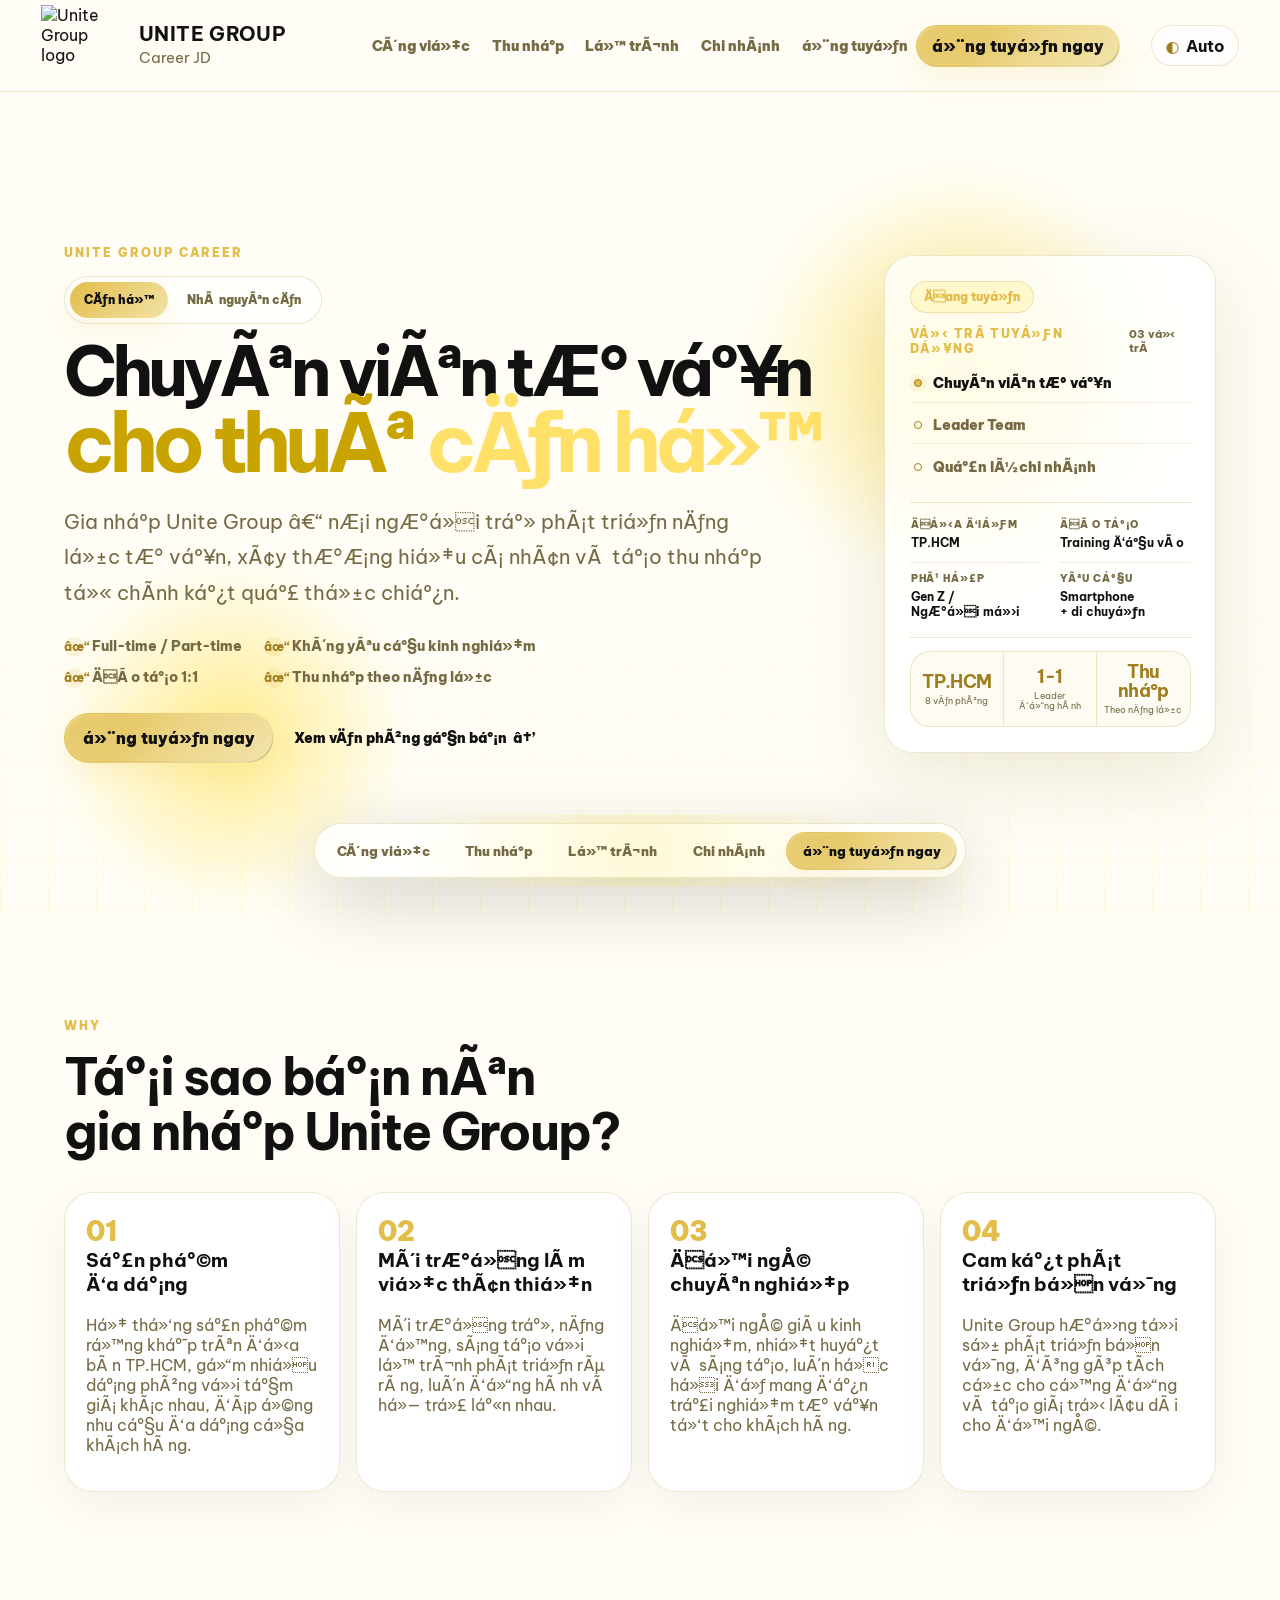
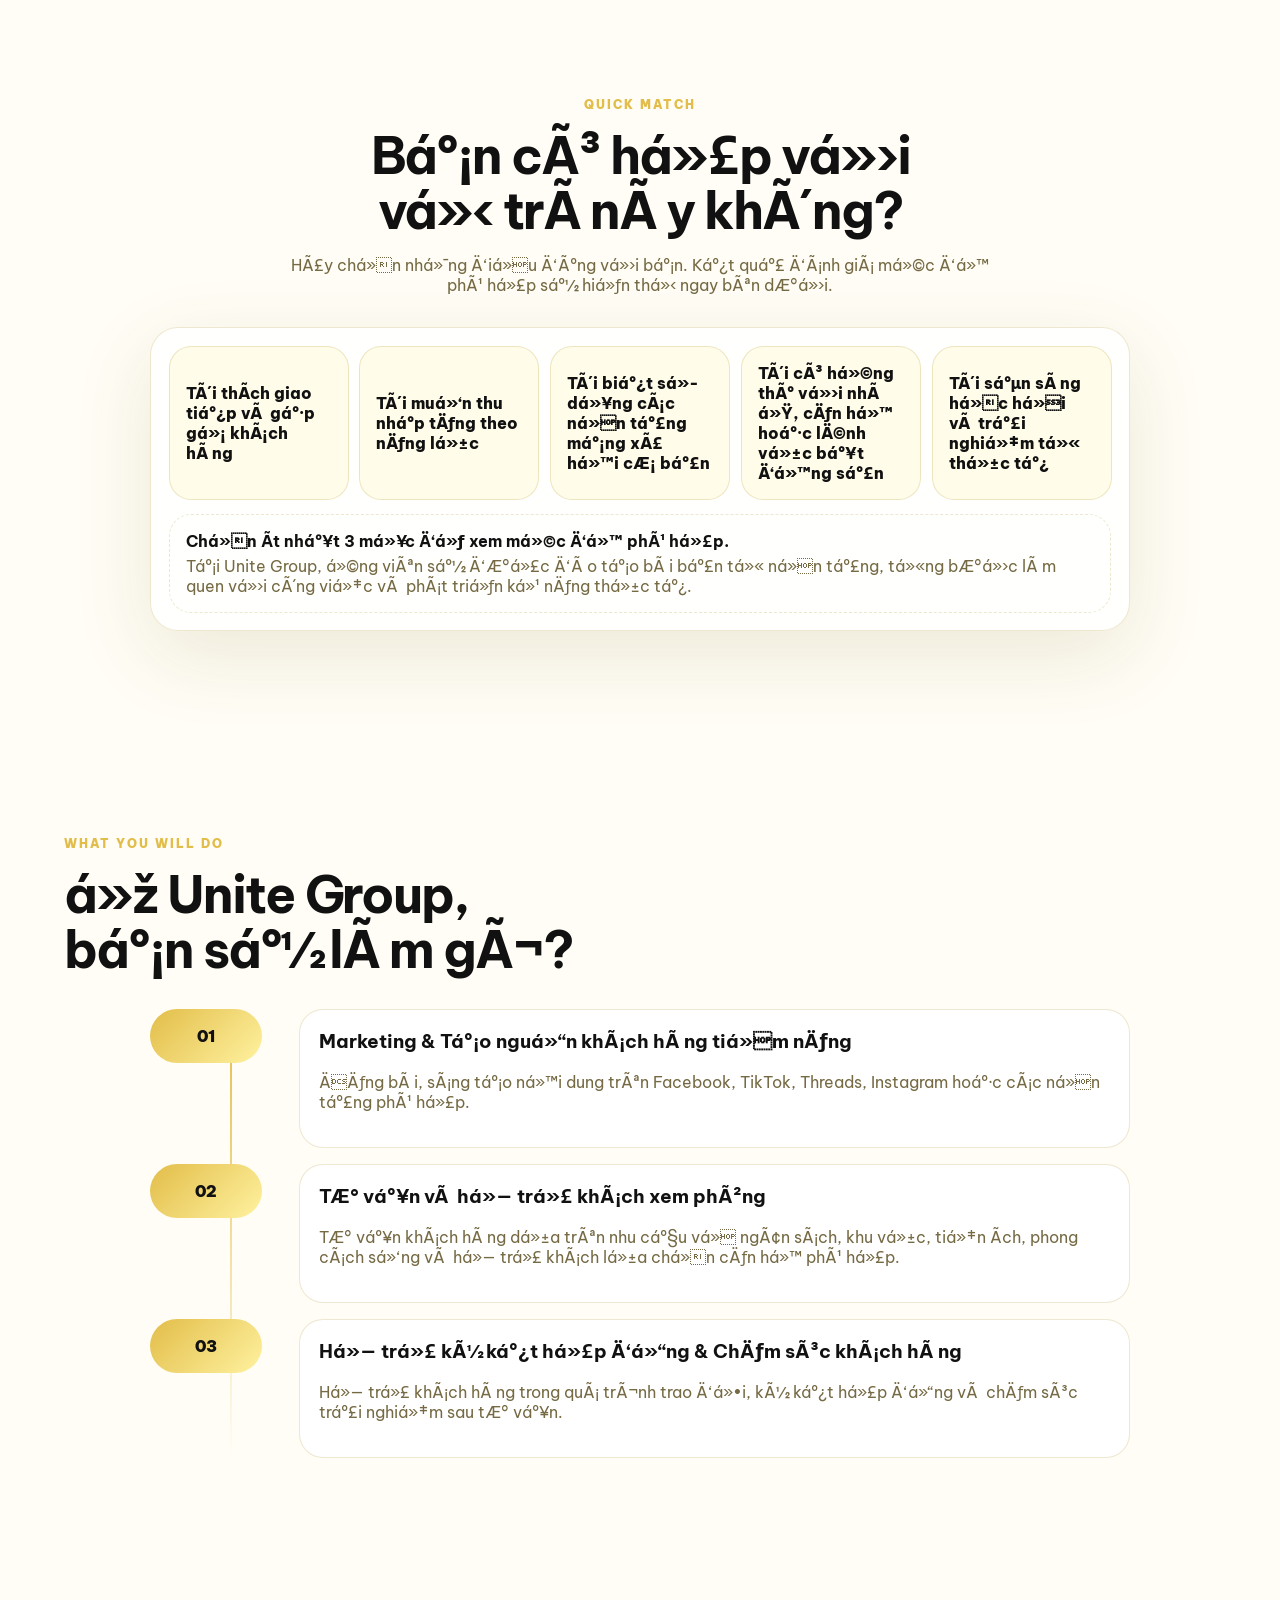
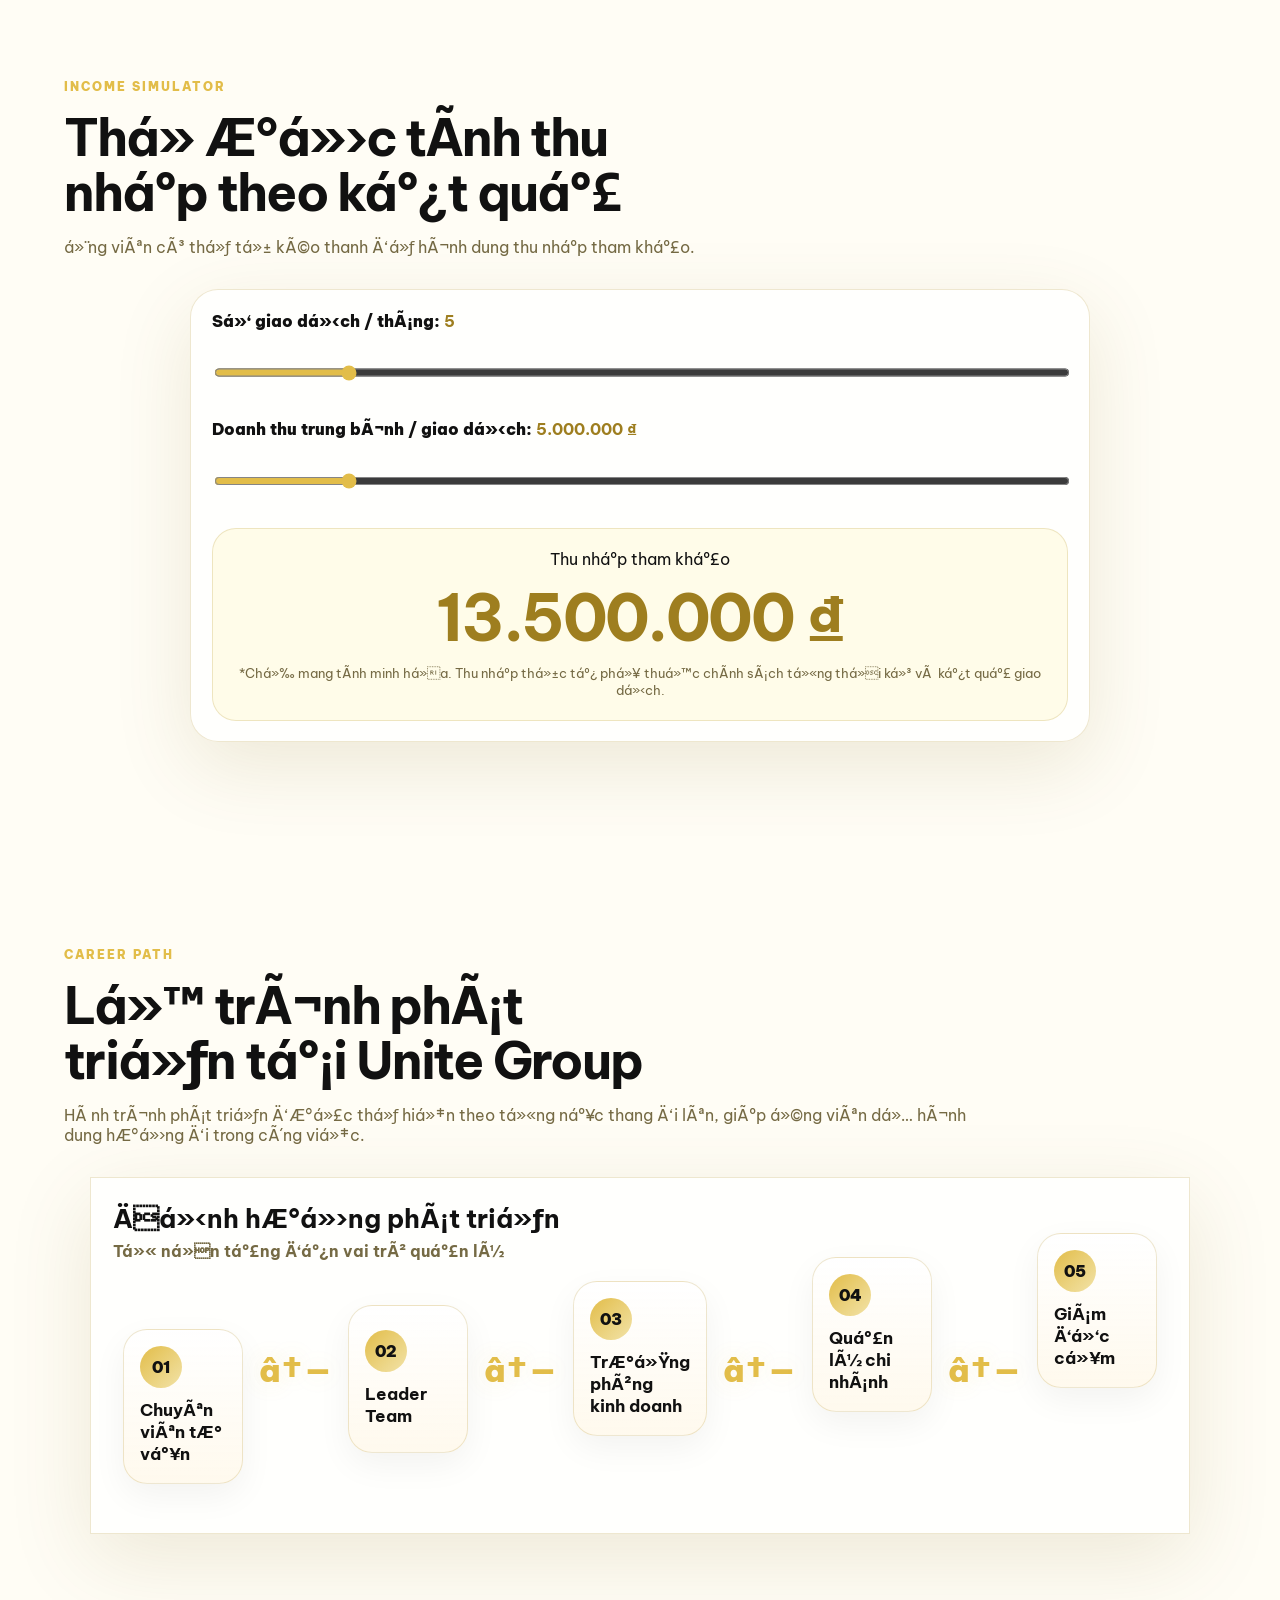
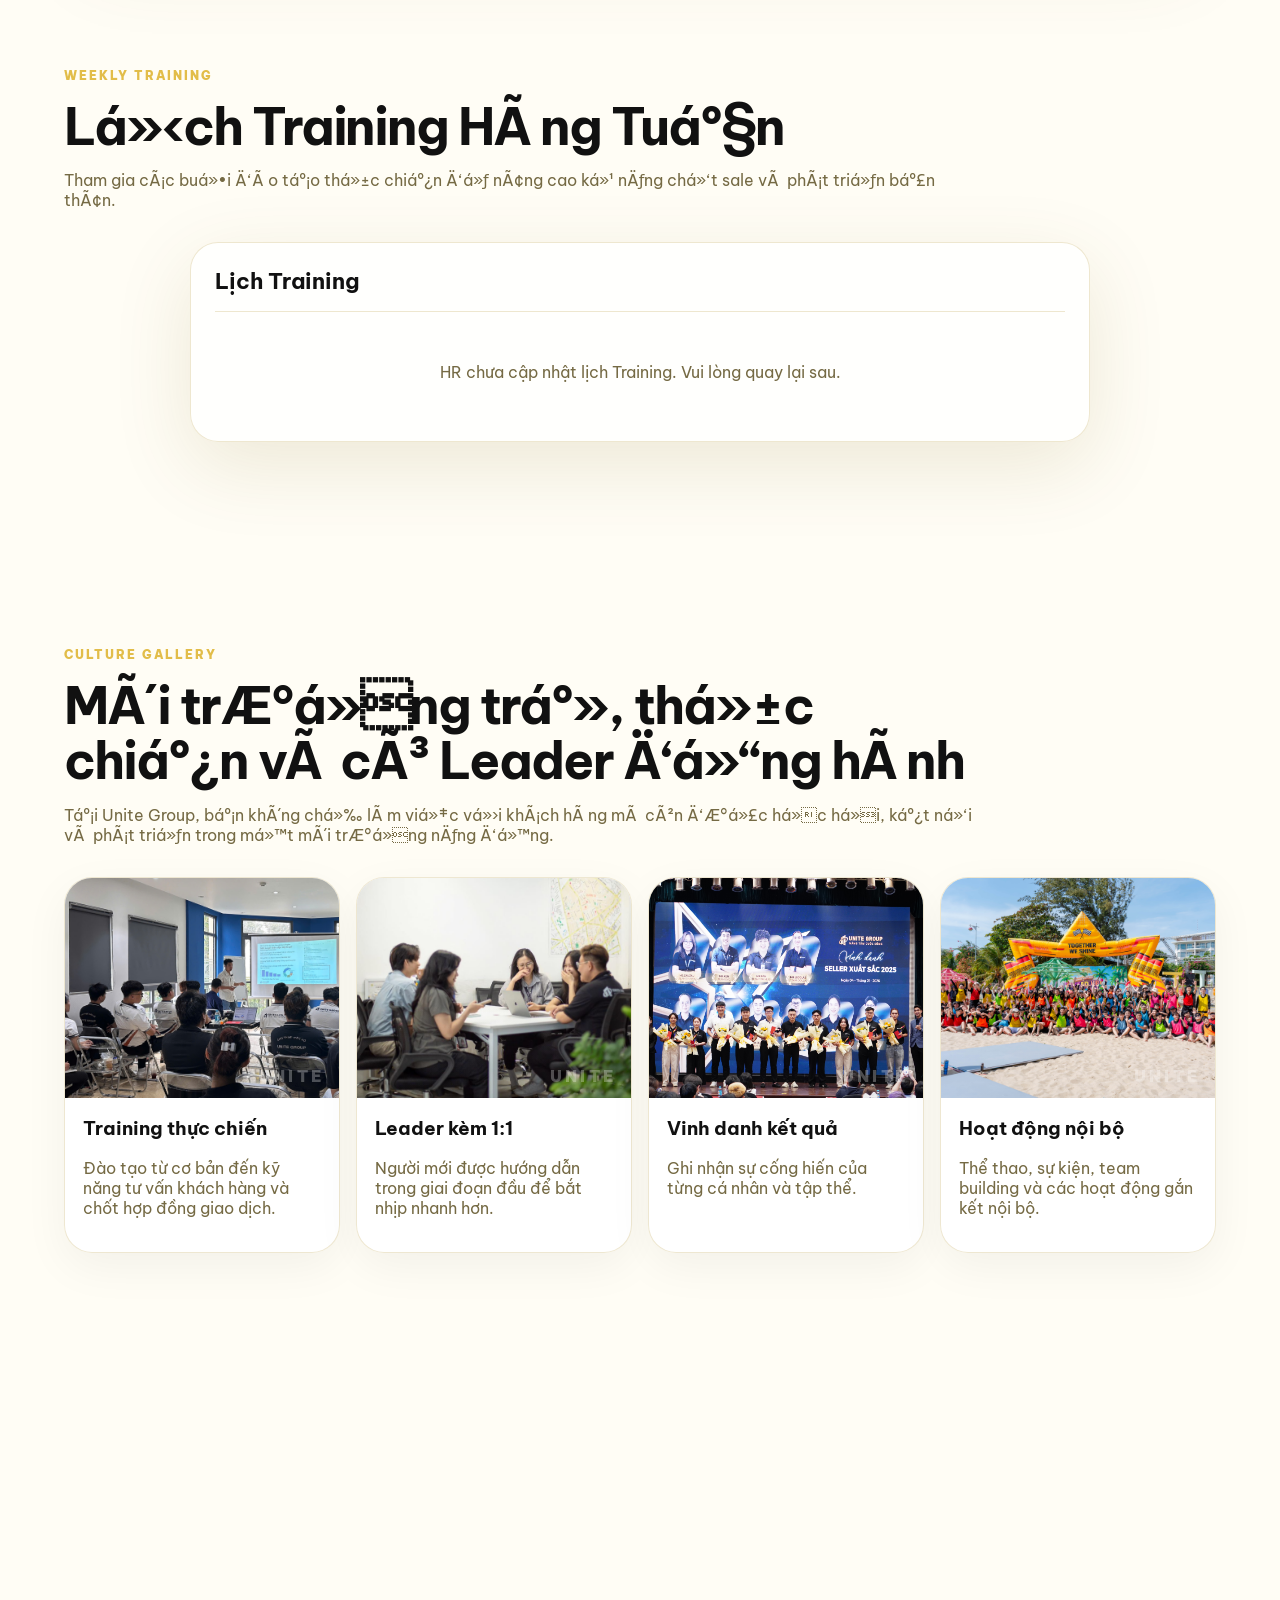
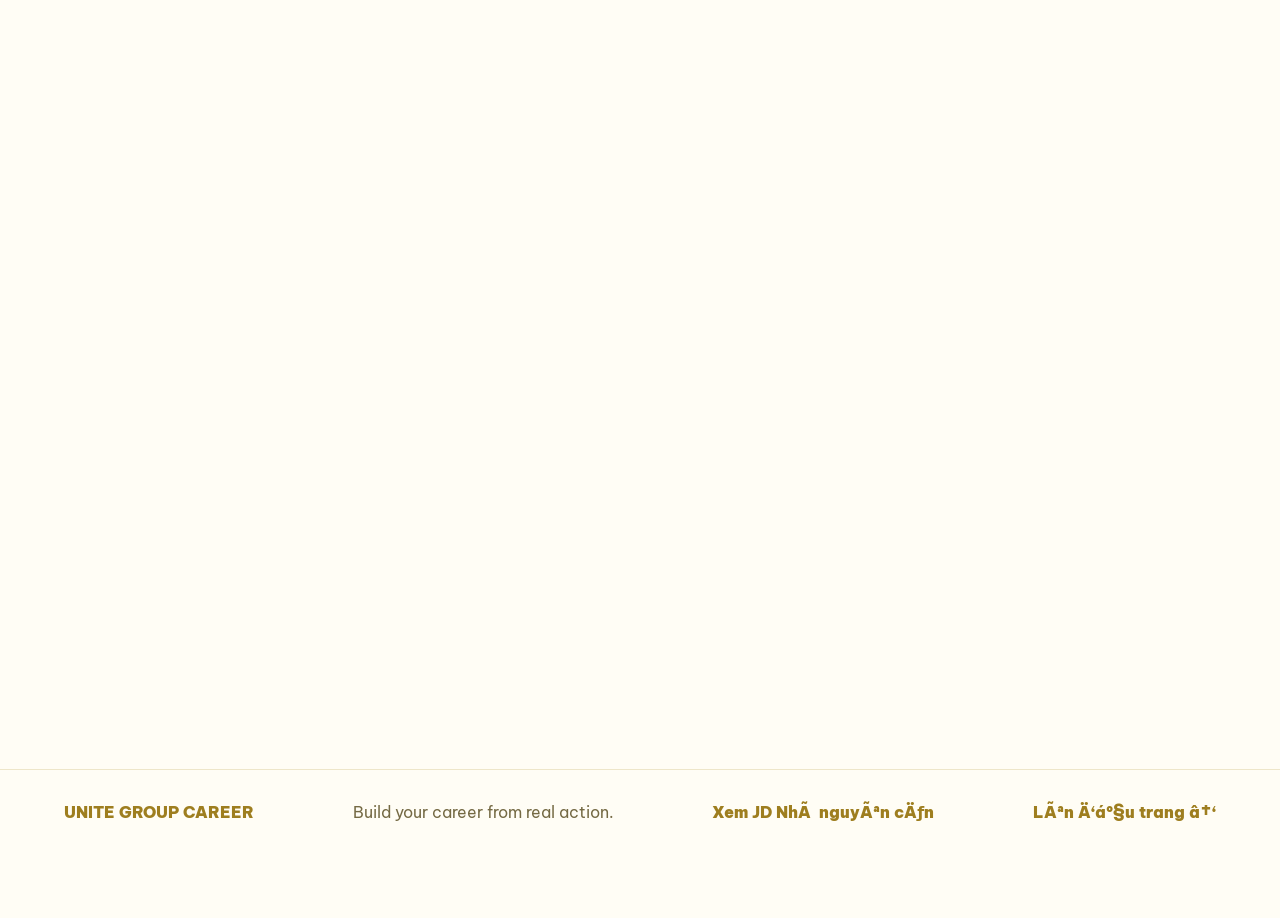
==== index.html @ d799934c "Auto-fit long CMS headlines so text is never clipped" ====
﻿<!DOCTYPE html>
<html lang="vi">
<head>
  <meta charset="UTF-8" />
  <meta name="viewport" content="width=device-width, initial-scale=1.0, viewport-fit=cover" />
  <title>Unite Group Career JD | ChuyÃªn viÃªn tÆ° váº¥n cho thuÃª cÄƒn há»™</title>
  <meta name="description" content="JD Career tÆ°Æ¡ng tÃ¡c dÃ nh riÃªng cho Unite Group." />
  <link rel="stylesheet" href="https://unpkg.com/leaflet@1.9.4/dist/leaflet.css" />
  <link rel="stylesheet" href="css/style.css?v=12" />
</head>
<body class="is-loading">
  <div class="scroll-progress" id="scrollProgress"></div>

  <div class="page-intro" id="pageIntro" aria-hidden="true">
    <div class="intro-mark">
      <span></span>
      <strong>UNITE GROUP</strong>
      <small>Career JD</small>
    </div>
  </div>


  <div class="submit-toast" id="submitToast" aria-live="polite" aria-hidden="true">
    <div class="toast-card" role="status">
      <div class="toast-loader" id="toastLoader"></div>
      <div class="toast-success" id="toastSuccess">
        <div class="success-badge" aria-hidden="true"><span>âœ“</span></div>
      </div>
      <div class="toast-copy">
        <strong id="toastTitle">Äang gá»­i há»“ sÆ¡</strong>
        <p id="toastMessage">Há»‡ thá»‘ng Ä‘ang chuyá»ƒn thÃ´ng tin Ä‘áº¿n bá»™ pháº­n tuyá»ƒn dá»¥ng Unite Group.</p>
      </div>
    </div>
  </div>


  <div class="global-watermark" aria-hidden="true">
    <img id="bgWatermark" alt="" />
  </div>


  <header class="site-header">
    <a href="#top" class="brand" aria-label="Unite Group Career">
      <img id="brandLogo" alt="Unite Group logo" />
      <span>
        <strong data-cms="text_001">UNITE GROUP</strong>
        <small data-cms="text_002">Career JD</small>
      </span>
    </a>

    <nav class="desktop-nav" aria-label="Äiá»u hÆ°á»›ng chÃ­nh">
      <a href="#job" data-cms="text_003">CÃ´ng viá»‡c</a>
      <a href="#income" data-cms="text_004">Thu nháº­p</a>
      <a href="#growth" data-cms="text_005">Lá»™ trÃ¬nh</a>
      <a href="#workplace" data-cms="text_006">Chi nhÃ¡nh</a>
      <a href="#apply" data-cms="text_007">á»¨ng tuyá»ƒn</a>
    </nav>

    <a class="header-apply-cta" href="#apply" data-cms="text_008">á»¨ng tuyá»ƒn ngay</a>

    <button class="theme-toggle" id="themeToggle" type="button" aria-label="Äá»•i cháº¿ Ä‘á»™ giao diá»‡n">
      <span id="themeIcon">â—</span>
      <b id="themeLabel">Auto</b>
    </button>
  </header>

  <main id="top">
    <section class="hero section">
<div class="hero-bg">
        <div class="gold-shader-layer" id="goldShader" aria-hidden="true"></div>
        <div class="gold-orb orb-one"></div>
        <div class="gold-orb orb-two"></div>
        <div class="grid-glow"></div>
      </div>

      <div class="hero-content">
        <p class="eyebrow" data-cms="hero_eyebrow">Unite Group Career</p>

        <nav class="career-product-switch" aria-label="Chá»n nhÃ³m tuyá»ƒn dá»¥ng">
          <a class="active" href="index.html" data-cms="text_009">CÄƒn há»™</a>
          <a href="nha-nguyen-can.html" data-cms="text_010">NhÃ  nguyÃªn cÄƒn</a>
        </nav>

        <h1 class="hero-title hero-title-color-match">
          <span class="title-line title-main" data-cms="hero_title">ChuyÃªn viÃªn tÆ° váº¥n</span>
          <span class="title-line title-gold" data-cms="hero_subtitle">cho thuÃª <span class="title-soft">cÄƒn há»™</span></span>
        </h1>
        <p class="hero-lead" data-cms="hero_lead">
          Gia nháº­p Unite Group â€“ nÆ¡i ngÆ°á»i tráº» phÃ¡t triá»ƒn nÄƒng lá»±c tÆ° váº¥n, xÃ¢y thÆ°Æ¡ng hiá»‡u cÃ¡ nhÃ¢n
          vÃ  táº¡o thu nháº­p tá»« chÃ­nh káº¿t quáº£ thá»±c chiáº¿n.
        </p>

        <div class="hero-highlights" aria-label="Äiá»ƒm ná»•i báº­t" data-cms="blocks_highlights" data-cms-blocks="highlights"><span data-cms="text_011" data-cms-target="text"><i aria-hidden="true">âœ“</i>Full-time / Part-time</span><span data-cms="text_012" data-cms-target="text"><i aria-hidden="true">âœ“</i>KhÃ´ng yÃªu cáº§u kinh nghiá»‡m</span><span data-cms="text_013" data-cms-target="text"><i aria-hidden="true">âœ“</i>ÄÃ o táº¡o 1:1</span><span data-cms="text_014" data-cms-target="text"><i aria-hidden="true">âœ“</i>Thu nháº­p theo nÄƒng lá»±c</span></div>

        <div class="hero-actions hero-actions-clean">
          <a class="btn primary" href="#apply" data-cms="text_015">á»¨ng tuyá»ƒn ngay</a>
          <a class="hero-secondary-link" href="#workplace" data-cms="text_016" data-cms-target="text">Xem vÄƒn phÃ²ng gáº§n báº¡n<span aria-hidden="true">â†’</span></a>
        </div>
      </div>

      <aside class="hero-card glass">
        <div class="status-pill" data-cms="text_017">Äang tuyá»ƒn</div>

        <div class="role-picks role-summary">
          <div class="role-summary-head">
            <p class="tiny-label" data-cms="text_018">Vá»‹ trÃ­ tuyá»ƒn dá»¥ng</p>
            <span data-cms="text_019">03 vá»‹ trÃ­</span>
          </div>
          <div class="role-list" aria-label="CÃ¡c vá»‹ trÃ­ Ä‘ang tuyá»ƒn" data-cms="blocks_roles" data-cms-blocks="roles">
            <span class="active" data-cms="text_020" data-cms-target="text"><i></i>ChuyÃªn viÃªn tÆ° váº¥n</span>
            <span data-cms="text_021" data-cms-target="text"><i></i>Leader Team</span>
            <span data-cms="text_022" data-cms-target="text"><i></i>Quáº£n lÃ½ chi nhÃ¡nh</span>
          </div>
        </div>

        <div class="hero-facts" aria-label="ThÃ´ng tin nhanh vá» vá»‹ trÃ­" data-cms="blocks_facts" data-cms-blocks="facts"><div><span data-cms="text_023">Äá»‹a Ä‘iá»ƒm</span><strong data-cms="text_024">TP.HCM</strong></div><div><span data-cms="text_025">ÄÃ o táº¡o</span><strong data-cms="text_026">Training Ä‘áº§u vÃ o</strong></div><div><span data-cms="text_027">PhÃ¹ há»£p</span><strong data-cms="text_028">Gen Z / NgÆ°á»i má»›i</strong></div><div><span data-cms="text_029">YÃªu cáº§u</span><strong data-cms="text_030">Smartphone + di chuyá»ƒn</strong></div></div>
        <div class="hero-metrics" data-cms="blocks_metrics" data-cms-blocks="metrics"><div><b data-cms="text_031">TP.HCM</b><span data-cms="text_032">8 vÄƒn phÃ²ng</span></div><div><b data-cms="text_033">1-1</b><span data-cms="text_034">Leader Ä‘á»“ng hÃ nh</span></div><div><b data-cms="text_035">Thu nháº­p</b><span data-cms="text_036">Theo nÄƒng lá»±c</span></div></div>
      </aside>
    </section>

    <section class="section intro">
      <div class="section-title">
        <p class="eyebrow" data-cms="why_eyebrow">Why</p>
        <h2 data-cms="why_title">Táº¡i sao báº¡n nÃªn gia nháº­p Unite Group?</h2>
      </div>
      <div class="value-grid value-grid-four" data-cms="blocks_values" data-cms-blocks="values">
        <article class="value-card"><span data-cms="text_037">01</span><h3 data-cms="text_038">Sáº£n pháº©m Ä‘a dáº¡ng</h3><p data-cms="text_039">Há»‡ thá»‘ng sáº£n pháº©m rá»™ng kháº¯p trÃªn Ä‘á»‹a bÃ n TP.HCM, gá»“m nhiá»u dáº¡ng phÃ²ng vá»›i táº§m giÃ¡ khÃ¡c nhau, Ä‘Ã¡p á»©ng nhu cáº§u Ä‘a dáº¡ng cá»§a khÃ¡ch hÃ ng.</p></article>
        <article class="value-card"><span data-cms="text_040">02</span><h3 data-cms="text_041">MÃ´i trÆ°á»ng lÃ m viá»‡c thÃ¢n thiá»‡n</h3><p data-cms="text_042">MÃ´i trÆ°á»ng tráº», nÄƒng Ä‘á»™ng, sÃ¡ng táº¡o vá»›i lá»™ trÃ¬nh phÃ¡t triá»ƒn rÃµ rÃ ng, luÃ´n Ä‘á»“ng hÃ nh vÃ  há»— trá»£ láº«n nhau.</p></article>
        <article class="value-card"><span data-cms="text_043">03</span><h3 data-cms="text_044">Äá»™i ngÅ© chuyÃªn nghiá»‡p</h3><p data-cms="text_045">Äá»™i ngÅ© giÃ u kinh nghiá»‡m, nhiá»‡t huyáº¿t vÃ  sÃ¡ng táº¡o, luÃ´n há»c há»i Ä‘á»ƒ mang Ä‘áº¿n tráº£i nghiá»‡m tÆ° váº¥n tá»‘t cho khÃ¡ch hÃ ng.</p></article>
        <article class="value-card"><span data-cms="text_046">04</span><h3 data-cms="text_047">Cam káº¿t phÃ¡t triá»ƒn bá»n vá»¯ng</h3><p data-cms="text_048">Unite Group hÆ°á»›ng tá»›i sá»± phÃ¡t triá»ƒn bá»n vá»¯ng, Ä‘Ã³ng gÃ³p tÃ­ch cá»±c cho cá»™ng Ä‘á»“ng vÃ  táº¡o giÃ¡ trá»‹ lÃ¢u dÃ i cho Ä‘á»™i ngÅ©.</p></article>
      </div>
    </section>

    <section class="section fit-section" id="fit">
      <div class="section-title narrow">
        <p class="eyebrow" data-cms="quiz_eyebrow">Quick Match</p>
        <h2 data-cms="quiz_title">Báº¡n cÃ³ há»£p vá»›i vá»‹ trÃ­ nÃ y khÃ´ng?</h2>
        <p data-cms="quiz_desc">HÃ£y chá»n nhá»¯ng Ä‘iá»u Ä‘Ãºng vá»›i báº¡n. Káº¿t quáº£ Ä‘Ã¡nh giÃ¡ má»©c Ä‘á»™ phÃ¹ há»£p sáº½ hiá»ƒn thá»‹ ngay bÃªn dÆ°á»›i.</p>
      </div>

      <div class="quiz-card glass">
        <div class="quiz-options" id="quizOptions" data-cms="blocks_quiz" data-cms-blocks="quiz">
          <button type="button" data-cms="text_049">TÃ´i thÃ­ch giao tiáº¿p vÃ  gáº·p gá»¡ khÃ¡ch hÃ ng</button>
          <button type="button" data-cms="text_050">TÃ´i muá»‘n thu nháº­p tÄƒng theo nÄƒng lá»±c</button>
          <button type="button" data-cms="text_051">TÃ´i biáº¿t sá»­ dá»¥ng cÃ¡c ná»n táº£ng máº¡ng xÃ£ há»™i cÆ¡ báº£n</button>
          <button type="button" data-cms="text_052">TÃ´i cÃ³ há»©ng thÃº vá»›i nhÃ  á»Ÿ, cÄƒn há»™ hoáº·c lÄ©nh vá»±c báº¥t Ä‘á»™ng sáº£n</button>
          <button type="button" data-cms="text_053">TÃ´i sáºµn sÃ ng há»c há»i vÃ  tráº£i nghiá»‡m tá»« thá»±c táº¿</button>
        </div>
        <div class="quiz-result" id="quizResult">
          <b data-cms="quiz_low_title">Chá»n Ã­t nháº¥t 3 má»¥c Ä‘á»ƒ xem má»©c Ä‘á»™ phÃ¹ há»£p.</b>
          <span data-cms="quiz_low_desc">Táº¡i Unite Group, á»©ng viÃªn sáº½ Ä‘Æ°á»£c Ä‘Ã o táº¡o bÃ i báº£n tá»« ná»n táº£ng, tá»«ng bÆ°á»›c lÃ m quen vá»›i cÃ´ng viá»‡c vÃ  phÃ¡t triá»ƒn ká»¹ nÄƒng thá»±c táº¿.</span>
        </div>
        <div hidden aria-hidden="true"><span data-cms="quiz_mid_title">Báº¡n khÃ¡ phÃ¹ há»£p.</span><span data-cms="quiz_mid_desc">Táº¡i Unite Group, á»©ng viÃªn sáº½ Ä‘Æ°á»£c Ä‘Ã o táº¡o bÃ i báº£n tá»« ná»n táº£ng, tá»«ng bÆ°á»›c lÃ m quen vá»›i cÃ´ng viá»‡c vÃ  phÃ¡t triá»ƒn ká»¹ nÄƒng thá»±c táº¿.</span><span data-cms="quiz_high_title">Báº¡n ráº¥t phÃ¹ há»£p vá»›i vá»‹ trÃ­ nÃ y.</span><span data-cms="quiz_high_desc">Báº¡n cÃ³ nhiá»u Ä‘iá»ƒm phÃ¹ há»£p vá»›i mÃ´i trÆ°á»ng tÆ° váº¥n táº¡i Unite Group: thÃ­ch giao tiáº¿p, cÃ³ tinh tháº§n chá»§ Ä‘á»™ng, mong muá»‘n tÄƒng thu nháº­p vÃ  sáºµn sÃ ng há»c há»i tá»« thá»±c táº¿.</span></div>
      </div>
    </section>

    <section class="section job-section" id="job">
      <div class="section-title">
        <p class="eyebrow" data-cms="tasks_eyebrow">What you will do</p>
        <h2 data-cms="tasks_title">á»ž Unite Group, báº¡n sáº½ lÃ m gÃ¬?</h2>
      </div>
      <div class="timeline" data-cms="blocks_tasks" data-cms-blocks="tasks">
        <article><time data-cms="text_054">01</time><div><h3 data-cms="text_055">Marketing &amp; Táº¡o nguá»“n khÃ¡ch hÃ ng tiá»m nÄƒng</h3><p data-cms="text_056">ÄÄƒng bÃ i, sÃ¡ng táº¡o ná»™i dung trÃªn Facebook, TikTok, Threads, Instagram hoáº·c cÃ¡c ná»n táº£ng phÃ¹ há»£p.</p></div></article>
        <article><time data-cms="text_057">02</time><div><h3 data-cms="text_058">TÆ° váº¥n vÃ  há»— trá»£ khÃ¡ch xem phÃ²ng</h3><p data-cms="text_059">TÆ° váº¥n khÃ¡ch hÃ ng dá»±a trÃªn nhu cáº§u vá» ngÃ¢n sÃ¡ch, khu vá»±c, tiá»‡n Ã­ch, phong cÃ¡ch sá»‘ng vÃ  há»— trá»£ khÃ¡ch lá»±a chá»n cÄƒn há»™ phÃ¹ há»£p.</p></div></article>
        <article><time data-cms="text_060">03</time><div><h3 data-cms="text_061">Há»— trá»£ kÃ½ káº¿t há»£p Ä‘á»“ng &amp; ChÄƒm sÃ³c khÃ¡ch hÃ ng</h3><p data-cms="text_062">Há»— trá»£ khÃ¡ch hÃ ng trong quÃ¡ trÃ¬nh trao Ä‘á»•i, kÃ½ káº¿t há»£p Ä‘á»“ng vÃ  chÄƒm sÃ³c tráº£i nghiá»‡m sau tÆ° váº¥n.</p></div></article>
      </div>
    </section>

    <section class="section income-section" id="income">
      <div class="section-title"><p class="eyebrow" data-cms="income_eyebrow">Income Simulator</p><h2 data-cms="income_title">Thá»­ Æ°á»›c tÃ­nh thu nháº­p theo káº¿t quáº£</h2><p data-cms="income_desc">á»¨ng viÃªn cÃ³ thá»ƒ tá»± kÃ©o thanh Ä‘á»ƒ hÃ¬nh dung thu nháº­p tham kháº£o.</p></div>
      <div class="calculator glass">
        <div class="range-group"><label for="dealRange" data-cms="text_063" data-cms-target="text">Sá»‘ giao dá»‹ch / thÃ¡ng: <b id="dealValue">5</b></label><input id="dealRange" type="range" min="1" max="30" value="5" /></div>
        <div class="range-group"><label for="avgRange" data-cms="text_064" data-cms-target="text">Doanh thu trung bÃ¬nh / giao dá»‹ch: <b id="avgValue">5.000.000Ä‘</b></label><input id="avgRange" type="range" min="1000000" max="30000000" step="500000" value="5000000" /></div>
        <div class="income-result"><span data-cms="text_065">Thu nháº­p tham kháº£o</span><strong id="incomeOutput">16.000.000Ä‘</strong><small data-cms="text_066">*Chá»‰ mang tÃ­nh minh há»a. Thu nháº­p thá»±c táº¿ phá»¥ thuá»™c chÃ­nh sÃ¡ch tá»«ng thá»i ká»³ vÃ  káº¿t quáº£ giao dá»‹ch.</small></div>
      </div>
    </section>

    <section class="section growth-section" id="growth">
      <div class="section-title">
        <p class="eyebrow" data-cms="path_eyebrow">Career Path</p>
        <h2 data-cms="path_title">Lá»™ trÃ¬nh phÃ¡t triá»ƒn táº¡i Unite Group</h2>
        <p data-cms="path_desc">HÃ nh trÃ¬nh phÃ¡t triá»ƒn Ä‘Æ°á»£c thá»ƒ hiá»‡n theo tá»«ng náº¥c thang Ä‘i lÃªn, giÃºp á»©ng viÃªn dá»… hÃ¬nh dung hÆ°á»›ng Ä‘i trong cÃ´ng viá»‡c.</p>
      </div>

      <div class="career-journey glass">
        <div class="journey-head">
          <h3 data-cms="text_067">Äá»‹nh hÆ°á»›ng phÃ¡t triá»ƒn</h3>
          <span data-cms="text_068">Tá»« ná»n táº£ng Ä‘áº¿n vai trÃ² quáº£n lÃ½</span>
        </div>

        <div class="journey-track has-5-steps" data-cms="blocks_journey" data-cms-blocks="journey">
          <div class="journey-step level-1">
            <em data-cms="text_069">01</em>
            <strong data-cms="text_070">ChuyÃªn viÃªn tÆ° váº¥n</strong>
          </div>
          <div class="journey-arrow" aria-hidden="true">â†—</div>

          <div class="journey-step level-2">
            <em data-cms="text_071">02</em>
            <strong data-cms="text_072">Leader Team</strong>
          </div>
          <div class="journey-arrow" aria-hidden="true">â†—</div>

          <div class="journey-step level-3">
            <em data-cms="text_073">03</em>
            <strong data-cms="text_074">TrÆ°á»Ÿng phÃ²ng kinh doanh</strong>
          </div>
          <div class="journey-arrow" aria-hidden="true">â†—</div>

          <div class="journey-step level-4">
            <em data-cms="text_075">04</em>
            <strong data-cms="text_076">Quáº£n lÃ½ chi nhÃ¡nh</strong>
          </div>
          <div class="journey-arrow" aria-hidden="true">â†—</div>

          <div class="journey-step level-5">
            <em data-cms="text_077">05</em>
            <strong data-cms="text_078">GiÃ¡m Ä‘á»‘c cá»¥m</strong>
          </div>
        </div>
      </div>
    </section>

    <section class="section training-section" id="training">
      <div class="section-title">
        <p class="eyebrow" data-cms="training_eyebrow">Weekly Training</p>
        <h2 data-cms="training_title">Lá»‹ch Training HÃ ng Tuáº§n</h2>
        <p data-cms="training_desc">Tham gia cÃ¡c buá»•i Ä‘Ã o táº¡o thá»±c chiáº¿n Ä‘á»ƒ nÃ¢ng cao ká»¹ nÄƒng chá»‘t sale vÃ  phÃ¡t triá»ƒn báº£n thÃ¢n.</p>
      </div>
      <div class="training-board glass">
        <div class="training-header"><h3 data-cms="training_empty_title">Lá»‹ch Training</h3></div><p class="training-empty" data-cms="training_empty_desc">HR chÆ°a cáº­p nháº­t lá»‹ch Training. Vui lÃ²ng quay láº¡i sau.</p>
      </div>
    </section>

    <section class="section culture-section" id="culture">
      <div class="section-title"><p class="eyebrow" data-cms="gallery_eyebrow">Culture Gallery</p><h2 data-cms="gallery_title">MÃ´i trÆ°á»ng tráº», thá»±c chiáº¿n vÃ  cÃ³ Leader Ä‘á»“ng hÃ nh</h2><p data-cms="gallery_desc">Táº¡i Unite Group, báº¡n khÃ´ng chá»‰ lÃ m viá»‡c vá»›i khÃ¡ch hÃ ng mÃ  cÃ²n Ä‘Æ°á»£c há»c há»i, káº¿t ná»‘i vÃ  phÃ¡t triá»ƒn trong má»™t mÃ´i trÆ°á»ng nÄƒng Ä‘á»™ng.</p></div>
      <div class="gallery" id="cultureGallery"></div>
    </section>

    <section class="section map-section" id="workplace">
      <div class="section-title"><p class="eyebrow" data-cms="workplace_eyebrow">Workplace</p><h2 data-cms="workplace_title">Chá»n nÆ¡i lÃ m viá»‡c phÃ¹ há»£p</h2><p data-cms="workplace_desc">Chá»n vÄƒn phÃ²ng phÃ¹ há»£p vá»›i khu vá»±c sinh sá»‘ng vÃ  má»Ÿ chá»‰ Ä‘Æ°á»ng Google Maps trá»±c tiáº¿p.</p></div>
      <div class="map-shell glass">
        <aside class="map-panel">
          <div class="map-panel-head"><span class="tiny-label" data-cms="text_079">Branch Map</span><h3 data-cms="text_080">Chi nhÃ¡nh Unite Group</h3><p data-cms="text_081">Chá»n má»™t vÄƒn phÃ²ng Ä‘á»ƒ xem Ä‘á»‹a chá»‰ vÃ  má»Ÿ chá»‰ Ä‘Æ°á»ng nhanh trÃªn Google Maps.</p></div>
          <div class="map-actions"><button class="btn primary compact" id="locateNearest" type="button" data-cms="text_082">Gá»£i Ã½ gáº§n báº¡n</button><button class="btn ghost compact" id="fitMap" type="button" data-cms="text_083">Xem táº¥t cáº£</button></div>
          <div class="branch-list" id="branchList"></div>
        </aside>
        <div class="map-main">
          <div id="uniteMap" class="leaflet-map" aria-label="Báº£n Ä‘á»“ chi nhÃ¡nh Unite Group"></div>
          <div class="selected-branch" id="selectedBranch"><span data-cms="map_selected_status">Äang chá»n</span><strong data-cms="map_selected_all">ToÃ n bá»™ chi nhÃ¡nh</strong><small data-cms="map_selected_hint">Báº¥m vÃ o marker hoáº·c card bÃªn trÃ¡i Ä‘á»ƒ xem chi tiáº¿t.</small></div>
        </div>
      </div>
    </section>

    <section class="section faq-section">
      <div class="section-title narrow"><p class="eyebrow" data-cms="faq_eyebrow">FAQ</p><h2 data-cms="faq_title">á»¨ng viÃªn thÆ°á»ng há»i gÃ¬?</h2></div>
      <div class="faq-list" data-cms="blocks_faq" data-cms-blocks="faq">
        <details><summary data-cms="text_084">MÃ¬nh chÆ°a cÃ³ kinh nghiá»‡m cÃ³ á»©ng tuyá»ƒn Ä‘Æ°á»£c khÃ´ng?</summary><p data-cms="text_085">CÃ³. Äá»‘i vá»›i nhÃ¢n sá»± má»›i, Unite Group sáº½ Ä‘Ã o táº¡o tá»« Ä‘áº§u vÃ  hÆ°á»›ng dáº«n tá»«ng bÆ°á»›c Ä‘áº¿n khi báº¡n quen viá»‡c.</p></details>
        <details><summary data-cms="text_086">Full-time vÃ  Part-time khÃ¡c nhau tháº¿ nÃ o?</summary><p data-cms="text_087">Full-time vÃ  Part-time khÃ¡c nhau vá» thá»i gian lÃ m viá»‡c, má»©c Ä‘á»™ cam káº¿t vÃ  chÃ­nh sÃ¡ch hoa há»“ng tÆ°Æ¡ng á»©ng.</p></details>
        <details><summary data-cms="text_088">á»¨ng tuyá»ƒn bao lÃ¢u thÃ¬ cÃ´ng ty sáº½ liÃªn há»‡?</summary><p data-cms="text_089">Trong khoáº£ng 1â€“2 ngÃ y sau khi nháº­n thÃ´ng tin á»©ng tuyá»ƒn, phÃ²ng NhÃ¢n sá»± sáº½ liÃªn há»‡ Ä‘á»ƒ trao Ä‘á»•i chi tiáº¿t vÃ  sáº¯p lá»‹ch phá»ng váº¥n.</p></details>
        <details><summary data-cms="text_090">Quy trÃ¬nh nháº­n viá»‡c tháº¿ nÃ o?</summary><p data-cms="text_091">á»¨ng tuyá»ƒn â†’ Phá»ng váº¥n trá»±c tiáº¿p táº¡i vÄƒn phÃ²ng â†’ Tham gia training â†’ Nháº­n viá»‡c.</p></details>
      </div>
    </section>

    <section class="section apply-section" id="apply">
      <div class="apply-card glass">
        <div><p class="eyebrow" data-cms="apply_eyebrow">Apply Now</p><h2 data-cms="apply_title">Sáºµn sÃ ng báº¯t Ä‘áº§u hÃ nh trÃ¬nh má»›i táº¡i Unite Group?</h2><p data-cms="apply_desc">Äiá»n thÃ´ng tin bÃªn dÆ°á»›i Ä‘á»ƒ Bá»™ pháº­n tuyá»ƒn dá»¥ng Unite Group liÃªn há»‡ trao Ä‘á»•i chi tiáº¿t cÃ´ng viá»‡c vÃ  sáº¯p lá»‹ch phá»ng váº¥n.</p></div>
        <form id="applyForm">
          <div class="form-grid">
            <label data-cms="text_092" data-cms-target="text">Há» vÃ  tÃªn<input name="name" type="text" placeholder="Nguyá»…n VÄƒn A" required  data-cms="text_121" data-cms-target="placeholder"/></label>
            <label data-cms="text_093" data-cms-target="text">Sá»‘ Ä‘iá»‡n thoáº¡i / Zalo<input name="phone" type="tel" placeholder="09xx xxx xxx" required  data-cms="text_122" data-cms-target="placeholder"/></label>
            <label data-cms="text_094" data-cms-target="text">NÄƒm sinh<input name="birthyear" type="number" placeholder="2003" min="1970" max="2010"  data-cms="text_123" data-cms-target="placeholder"/></label>
            <label data-cms="text_095" data-cms-target="text">Khu vá»±c mong muá»‘n<select name="area" data-cms="blocks_areas" data-cms-blocks="areas"><option data-cms="text_096">Gáº§n nÆ¡i sinh sá»‘ng</option><option data-cms="text_097">Quáº­n 5 / Trung tÃ¢m</option><option data-cms="text_098">TÃ¢n BÃ¬nh / TÃ¢n PhÃº</option><option data-cms="text_099">BÃ¬nh Tháº¡nh / GÃ² Váº¥p</option><option data-cms="text_100">Quáº­n 7 / Quáº­n 4</option><option data-cms="text_101">KhÃ¡c</option></select></label>
            <label data-cms="text_102" data-cms-target="text">HÃ¬nh thá»©c<select name="type" data-cms="blocks_types" data-cms-blocks="types"><option data-cms="text_103">Full-time</option><option data-cms="text_104">Part-time</option><option data-cms="text_105">ChÆ°a cháº¯c, cáº§n tÆ° váº¥n thÃªm</option></select></label>
            <label data-cms="text_106" data-cms-target="text">Link Facebook / Portfolio náº¿u cÃ³<input name="profile" type="url" placeholder="https://facebook.com/..."  data-cms="text_124" data-cms-target="placeholder"/></label>
            <label class="file-upload-card" for="cvFile">
              <input name="cvFile" id="cvFile" type="file" accept=".pdf,.doc,.docx,.png,.jpg,.jpeg" />
              <span class="file-upload-icon" aria-hidden="true">
                <svg viewBox="0 0 24 24" role="img">
                  <path d="M12 16V4m0 0-4.5 4.5M12 4l4.5 4.5M5 14.5V18a2 2 0 0 0 2 2h10a2 2 0 0 0 2-2v-3.5"/>
                </svg>
              </span>
              <span class="file-upload-copy">
                <strong data-cms="text_107">ÄÃ­nh kÃ¨m CV</strong>
                <small data-cms="text_108">PDF, DOCX, JPG hoáº·c PNG Â· tá»‘i Ä‘a 10MB</small>
                <em id="cvFileName">ChÆ°a chá»n tá»‡p</em>
              </span>
              <span class="file-upload-action" data-cms="text_109">Chá»n tá»‡p</span>
            </label>
          </div>
          <button class="btn primary full" type="submit" data-cms="text_110">Gá»­i há»“ sÆ¡ á»©ng tuyá»ƒn</button>
          <p class="form-note" id="formNote" data-cms="form_note_initial">ThÃ´ng tin cá»§a báº¡n sáº½ Ä‘Æ°á»£c gá»­i Ä‘áº¿n Bá»™ pháº­n tuyá»ƒn dá»¥ng Unite Group.</p>
        </form>
      </div>
    </section>
  </main>

  <footer class="site-footer"><strong data-cms="text_111">UNITE GROUP CAREER</strong><span data-cms="text_112">Build your career from real action.</span><a href="nha-nguyen-can.html" data-cms="text_113">Xem JD NhÃ  nguyÃªn cÄƒn</a><a href="#top" data-cms="text_114">LÃªn Ä‘áº§u trang â†‘</a></footer>
  
  <nav class="desktop-floating-menu" aria-label="Menu nhanh trÃªn mÃ n hÃ¬nh">
    <a href="#job" data-cms="text_115">CÃ´ng viá»‡c</a>
    <a href="#income" data-cms="text_116">Thu nháº­p</a>
    <a href="#growth" data-cms="text_117">Lá»™ trÃ¬nh</a>
    <a href="#workplace" data-cms="text_118">Chi nhÃ¡nh</a>
    <a class="dock-apply" href="#apply" data-cms="text_119">á»¨ng tuyá»ƒn ngay</a>
  </nav>

  <div class="mobile-cta"><a class="btn primary" href="#apply" data-cms="text_120">á»¨ng tuyá»ƒn ngay</a></div>

  <script src="https://unpkg.com/leaflet@1.9.4/dist/leaflet.js"></script>
  <script src="data/config.js"></script>
  <script src="data/branches.js"></script>
  <script src="https://cdn.jsdelivr.net/npm/three@0.160.0/build/three.min.js"></script>
  <script src="js/blocks.js?v=1"></script>
  <script src="js/app.js?v=19"></script>
<script src="js/text-fit.js?v=2"></script>

</body>
</html>
---- css/style.css ----
﻿@import url('https://fonts.googleapis.com/css2?family=Be+Vietnam+Pro:wght@400;500;600;700;800;900&display=swap');
:root{--gold:#e2bd49;--gold-soft:#f2e3a8;--gold-deep:#9e7e1f;--dark:#111111;--page:#fffdf5;--surface:#ffffff;--surface-2:#fff9ec;--muted:#756a44;--line:rgba(160,125,0,.18);--card:rgba(255,255,255,.76);--shadow:0 24px 80px rgba(108,85,0,.12);--radius:28px;--text:#111111}
html[data-theme='dark']{--page:#0f1012;--surface:#17181c;--surface-2:#1f2126;--muted:#cabf8a;--line:rgba(226,189,73,.18);--card:rgba(20,20,24,.75);--shadow:0 28px 90px rgba(0,0,0,.56);--text:#fffdf5}
*{box-sizing:border-box} html{scroll-behavior:smooth} body{margin:0;font-family:'Be Vietnam Pro',system-ui,sans-serif;color:var(--text);background:radial-gradient(circle at 16% -10%, rgba(255,215,0,.18), transparent 34rem),linear-gradient(180deg,var(--page),var(--page));min-height:100vh} a{color:inherit;text-decoration:none} button,input,select{font:inherit} code{background:rgba(255,215,0,.1);border:1px solid var(--line);padding:.18rem .42rem;border-radius:.55rem}
.scroll-progress{position:fixed;left:0;top:0;height:4px;width:0%;background:linear-gradient(90deg,var(--gold),#fff5bc);z-index:1000;box-shadow:0 0 18px rgba(255,215,0,.45)}
.site-header{position:sticky;top:0;z-index:999;height:76px;display:flex;align-items:center;justify-content:space-between;padding:0 clamp(16px,4vw,72px);backdrop-filter:blur(18px);background:color-mix(in srgb,var(--page) 86%,transparent);border-bottom:1px solid var(--line)}
.brand{display:flex;align-items:center;gap:.9rem}.brand img{width:56px;height:56px;object-fit:contain;display:block}.brand strong{font-size:1.05rem;letter-spacing:.02em}.brand small{display:block;color:var(--muted);font-size:.74rem;margin-top:.08rem}.desktop-nav{display:flex;gap:1.18rem;color:var(--muted);font-size:.9rem;font-weight:700}.desktop-nav a:hover{color:var(--gold-deep)} html[data-theme='dark'] .desktop-nav a:hover{color:var(--gold)} .theme-toggle{border:1px solid var(--line);background:var(--card);color:var(--text);padding:.62rem .82rem;border-radius:999px;display:flex;gap:.4rem;align-items:center;cursor:pointer;font-weight:900}.theme-toggle span{color:var(--gold-deep)} html[data-theme='dark'] .theme-toggle span{color:var(--gold)}
.section{position:relative;padding:clamp(64px,8vw,118px) clamp(16px,5vw,86px)} .hero{min-height:calc(100vh - 76px);display:grid;grid-template-columns:minmax(0,1.25fr) minmax(320px,.55fr);gap:clamp(28px,5vw,72px);align-items:center;overflow:hidden}.hero-bg{position:absolute;inset:0;pointer-events:none;overflow:hidden}.gold-orb{position:absolute;border-radius:999px;background:radial-gradient(circle,rgba(255,215,0,.42),transparent 68%);filter:blur(12px)}.orb-one{width:440px;height:440px;right:8%;top:8%}.orb-two{width:360px;height:360px;left:4%;bottom:0}.grid-glow{position:absolute;inset:auto 0 0 0;height:42%;background-image:linear-gradient(rgba(255,215,0,.08) 1px,transparent 1px),linear-gradient(90deg,rgba(255,215,0,.08) 1px,transparent 1px);background-size:48px 48px;mask-image:linear-gradient(transparent,black)}.hero-content,.hero-card{position:relative;z-index:1}
.eyebrow{margin:0 0 1rem;color:var(--gold-deep);text-transform:uppercase;letter-spacing:.16em;font-size:.78rem;font-weight:900} html[data-theme='dark'] .eyebrow{color:var(--gold)} h1,h2,h3,p{margin-top:0}.hero-lead,.section-title p:not(.eyebrow),.value-card p,.days-grid p,.gallery p,.hero-card ul,.timeline p,details p,.map-panel p,.form-note,.income-result small,.selected-branch small,.branch-card p{color:var(--muted)} h1{font-size:clamp(3.2rem,8vw,7.6rem);line-height:.92;letter-spacing:-.07em;margin-bottom:1.5rem;max-width:980px}h1 span{color:transparent;background:linear-gradient(135deg,var(--gold-deep),var(--gold) 46%,#fff2a0);-webkit-background-clip:text;background-clip:text} html[data-theme='dark'] h1 span{background:linear-gradient(135deg,var(--gold),#fff6b0 48%,var(--gold));-webkit-background-clip:text;background-clip:text}.hero-lead{max-width:720px;font-size:clamp(1rem,2vw,1.22rem);line-height:1.8}.hero-badges{display:flex;flex-wrap:wrap;gap:.75rem;margin:2rem 0}.hero-badges span{border:1px solid var(--line);background:rgba(255,215,0,.1);padding:.7rem 1rem;border-radius:999px;font-size:.9rem;font-weight:800}.hero-actions{display:flex;flex-wrap:wrap;gap:.9rem}
.btn{border:0;border-radius:999px;padding:.95rem 1.2rem;font-weight:900;cursor:pointer;display:inline-flex;align-items:center;justify-content:center;transition:transform .18s ease, box-shadow .18s ease}.btn:hover{transform:translateY(-2px)}.btn.primary{background:linear-gradient(135deg,var(--gold),#fff3a8);color:#111;box-shadow:0 16px 44px rgba(255,215,0,.22)}.btn.ghost{border:1px solid var(--line);background:color-mix(in srgb,var(--surface) 78%, transparent);color:var(--text)}.btn.soft{background:rgba(255,215,0,.1);border:1px solid var(--line);color:var(--text)}.btn.compact{padding:.72rem .92rem;font-size:.86rem}.btn.full{width:100%;margin-top:1rem}
.glass{background:var(--card);border:1px solid var(--line);box-shadow:var(--shadow);backdrop-filter:blur(18px)}.hero-card{border-radius:var(--radius);padding:1.35rem}.status-pill{width:max-content;background:rgba(255,215,0,.14);border:1px solid var(--line);color:var(--gold-deep);border-radius:999px;padding:.48rem .8rem;font-size:.78rem;font-weight:900;margin-bottom:1rem} html[data-theme='dark'] .status-pill{color:var(--gold)}.hero-card h2{font-size:1.5rem}.mini-stats{display:grid;grid-template-columns:repeat(3,1fr);gap:.7rem;margin-top:1rem}.mini-stats div{background:rgba(255,215,0,.08);border:1px solid var(--line);border-radius:18px;padding:.9rem .65rem;text-align:center}.mini-stats b{font-size:1.5rem;color:var(--gold-deep);display:block} html[data-theme='dark'] .mini-stats b{color:var(--gold)}.mini-stats span{font-size:.72rem;color:var(--muted)}
.section-title{max-width:920px;margin-bottom:2rem}.section-title.narrow{max-width:720px;text-align:center;margin-left:auto;margin-right:auto}.section-title h2{font-size:clamp(2rem,4vw,4rem);line-height:1.08;letter-spacing:-.04em;margin-bottom:1rem}.value-grid,.days-grid,.gallery{display:grid;grid-template-columns:repeat(3,minmax(0,1fr));gap:1rem}.value-card,.days-grid article,.gallery article{background:var(--surface);border:1px solid var(--line);border-radius:var(--radius);padding:1.3rem;box-shadow:0 14px 46px rgba(0,0,0,.05)}.value-card span,.days-grid span{color:var(--gold-deep);font-weight:900;font-size:1.7rem} html[data-theme='dark'] .value-card span,html[data-theme='dark'] .days-grid span{color:var(--gold)}
.quiz-card{border-radius:var(--radius);padding:1.1rem;max-width:980px;margin:0 auto}.quiz-options{display:grid;grid-template-columns:repeat(5,minmax(0,1fr));gap:.7rem}.quiz-options button{min-height:124px;border:1px solid var(--line);background:rgba(255,215,0,.08);color:var(--text);border-radius:22px;padding:1rem;cursor:pointer;text-align:left;font-weight:800}.quiz-options button.active{background:linear-gradient(135deg,rgba(255,215,0,.92),rgba(255,246,176,.9));color:#111;box-shadow:0 14px 34px rgba(255,215,0,.18)}.quiz-result{margin-top:.9rem;display:flex;flex-direction:column;gap:.3rem;padding:1rem;border:1px dashed var(--line);border-radius:22px;color:var(--muted)}.quiz-result b{color:var(--text)}
.timeline{position:relative;max-width:980px;margin:0 auto}.timeline:before{content:'';position:absolute;left:80px;top:0;bottom:0;width:2px;background:linear-gradient(var(--gold),transparent)}.timeline article{display:grid;grid-template-columns:130px minmax(0,1fr);gap:1.2rem;margin-bottom:1rem}.timeline time{position:relative;z-index:1;width:112px;height:54px;border-radius:999px;background:linear-gradient(135deg,var(--gold),#fff2a0);color:#111;display:grid;place-items:center;font-weight:900}.timeline article div{background:var(--surface);border:1px solid var(--line);border-radius:24px;padding:1.2rem}.calculator{border-radius:var(--radius);padding:1.3rem;max-width:900px;margin:0 auto}.range-group{margin-bottom:1.2rem}.range-group label{display:block;font-weight:900;margin-bottom:.7rem}.range-group b,.income-result strong{color:var(--gold-deep)} html[data-theme='dark'] .range-group b,html[data-theme='dark'] .income-result strong{color:var(--gold)} input[type='range']{width:100%;accent-color:var(--gold)}.income-result{display:grid;gap:.45rem;text-align:center;border:1px solid var(--line);border-radius:24px;padding:1.3rem;background:rgba(255,215,0,.08)}.income-result strong{font-size:clamp(2rem,5vw,4rem);letter-spacing:-.04em}.career-ladder{margin-top:1rem;border-radius:var(--radius);padding:1.2rem}.ladder{display:grid;grid-template-columns:repeat(5,minmax(0,1fr));gap:.7rem}.ladder span{border:1px solid var(--line);border-radius:18px;min-height:92px;display:grid;place-items:center;text-align:center;padding:.8rem;background:rgba(255,215,0,.08);font-weight:900}
.gallery{grid-template-columns:repeat(4,minmax(0,1fr))}.gallery article{overflow:hidden;padding:0}.gallery-photo{height:220px;background:linear-gradient(135deg,rgba(255,215,0,.18),rgba(255,255,255,.08)),linear-gradient(135deg,#1d1d1f,#92790b);background-size:cover;background-position:center;position:relative}.gallery-photo:after{content:'UNITE';position:absolute;right:14px;bottom:12px;color:rgba(255,255,255,.34);letter-spacing:.2em;font-weight:900}.gallery-body{padding:1.1rem}
.map-shell{border-radius:calc(var(--radius) + 8px);padding:14px;display:grid;grid-template-columns:360px minmax(0,1fr);gap:14px;min-height:680px}.map-panel{background:color-mix(in srgb,var(--surface) 88%,transparent);border:1px solid var(--line);border-radius:28px;padding:1rem;display:flex;flex-direction:column;min-height:650px}.tiny-label{display:inline-flex;color:var(--gold-deep);text-transform:uppercase;letter-spacing:.14em;font-weight:900;font-size:.72rem;margin-bottom:.5rem} html[data-theme='dark'] .tiny-label{color:var(--gold)} .map-panel h3{font-size:1.55rem;margin-bottom:.45rem}.map-actions{display:flex;gap:.55rem;margin:.2rem 0 1rem}.branch-list{display:grid;gap:.65rem;overflow:auto;padding-right:3px;max-height:448px}.branch-card{border:1px solid var(--line);border-radius:20px;padding:.9rem;background:color-mix(in srgb,var(--surface-2) 64%,transparent);cursor:pointer;transition:transform .18s ease,border-color .18s ease,background .18s ease}.branch-card:hover,.branch-card.active{transform:translateY(-1px);border-color:rgba(255,215,0,.55);background:rgba(255,215,0,.12)}.branch-card h4{margin:.05rem 0 .32rem;font-size:.98rem}.branch-card .coord{font-size:.78rem;color:var(--gold-deep);font-weight:900;margin-bottom:.48rem;display:block} html[data-theme='dark'] .branch-card .coord{color:var(--gold)} .branch-links{display:flex;gap:.4rem;flex-wrap:wrap;margin-top:.65rem}.branch-links a{border-radius:999px;padding:.42rem .62rem;font-weight:900;font-size:.74rem;color:#111;background:linear-gradient(135deg,var(--gold),#fff2a0)}.branch-links a.secondary{background:transparent;color:var(--text);border:1px solid var(--line)}
.map-main{position:relative;min-height:650px;border-radius:28px;overflow:hidden;background:var(--surface)}.leaflet-map{width:100%;height:100%;min-height:650px;background:#f6f6f3}.selected-branch{position:absolute;left:18px;right:18px;bottom:18px;z-index:550;border:1px solid var(--line);background:color-mix(in srgb,var(--surface) 88%,transparent);backdrop-filter:blur(18px);border-radius:24px;padding:1rem 1.1rem;box-shadow:0 18px 54px rgba(0,0,0,.12)}.selected-branch span{display:block;color:var(--gold-deep);font-weight:900;text-transform:uppercase;letter-spacing:.12em;font-size:.68rem;margin-bottom:.25rem} html[data-theme='dark'] .selected-branch span{color:var(--gold)}.selected-branch strong{display:block;font-size:1.1rem}.selected-branch small{display:block;line-height:1.45;margin-top:.25rem}
.marker-wrap{display:flex;align-items:center;justify-content:center}.marker-wrap img{display:block;object-fit:contain;filter:drop-shadow(0 10px 18px rgba(0,0,0,.18))}.marker-wrap.default img{width:30px;height:30px}.marker-wrap.hq img{width:40px;height:40px;filter:drop-shadow(0 12px 22px rgba(255,215,0,.35)) drop-shadow(0 10px 18px rgba(0,0,0,.18))}.user-marker{width:18px;height:18px;border-radius:50%;background:#2f80ed;border:3px solid #fff;box-shadow:0 0 0 8px rgba(47,128,237,.18)}
.leaflet-control-zoom{border:none!important;box-shadow:0 12px 24px rgba(0,0,0,.10)}.leaflet-control-zoom a{background:rgba(255,255,255,.9)!important;color:#111!important;border-bottom:1px solid rgba(0,0,0,.06)!important}.leaflet-popup-content-wrapper,.leaflet-popup-tip{background:var(--surface);color:var(--text);border:1px solid var(--line);box-shadow:var(--shadow)}.leaflet-popup-content{font-family:'Be Vietnam Pro',system-ui,sans-serif;min-width:220px}.popup-title{font-weight:900;margin-bottom:.35rem;color:var(--gold-deep)} html[data-theme='dark'] .popup-title{color:var(--gold)} .popup-note{color:var(--muted);line-height:1.5;margin:.2rem 0 .7rem}.popup-actions{display:flex;gap:.45rem;flex-wrap:wrap}.popup-actions a{border-radius:999px;padding:.5rem .7rem;font-weight:900;font-size:.78rem;display:inline-flex;color:#111;background:linear-gradient(135deg,var(--gold),#fff2a0)}.popup-actions a.secondary{background:transparent;color:var(--text);border:1px solid var(--line)}
.faq-list{max-width:900px;margin:0 auto;display:grid;gap:.75rem}details{background:var(--surface);border:1px solid var(--line);border-radius:22px;padding:1rem 1.1rem}summary{cursor:pointer;font-weight:900}.apply-card{border-radius:calc(var(--radius) + 8px);padding:clamp(1.2rem,4vw,2rem);display:grid;grid-template-columns:.75fr 1.25fr;gap:2rem;align-items:start}.form-grid{display:grid;grid-template-columns:repeat(2,minmax(0,1fr));gap:.8rem}label{font-weight:900;color:var(--text)}input,select{width:100%;margin-top:.45rem;background:color-mix(in srgb,var(--surface) 84%,transparent);border:1px solid var(--line);color:var(--text);border-radius:16px;padding:.9rem .95rem;outline:none}input:focus,select:focus{box-shadow:0 0 0 3px rgba(255,215,0,.16)}
.site-footer{padding:32px clamp(16px,5vw,86px) 96px;border-top:1px solid var(--line);display:flex;gap:1rem;justify-content:space-between;align-items:center;color:var(--muted)}.site-footer strong,.site-footer a{color:var(--gold-deep);font-weight:900} html[data-theme='dark'] .site-footer strong,html[data-theme='dark'] .site-footer a{color:var(--gold)} .mobile-cta{display:none;position:fixed;left:0;right:0;bottom:0;z-index:998;padding:.75rem max(14px,env(safe-area-inset-left)) max(.75rem,env(safe-area-inset-bottom));background:linear-gradient(transparent,color-mix(in srgb,var(--page) 94%,transparent) 28%)}.mobile-cta .btn{width:100%}#posterCanvas{display:none}
@media (max-width:1180px){.hero{grid-template-columns:1fr}.map-shell{grid-template-columns:1fr}.map-panel{min-height:auto}.branch-list{grid-template-columns:repeat(2,minmax(0,1fr));max-height:none;overflow:visible}.map-main,.leaflet-map{min-height:560px}}
@media (max-width:1080px){.quiz-options{grid-template-columns:repeat(2,1fr)}.gallery{grid-template-columns:repeat(2,1fr)}.ladder{grid-template-columns:repeat(2,1fr)}}
@media (max-width:760px){.desktop-nav{display:none}.site-header{height:68px;padding:0 14px}.brand small{display:none}.brand img{width:50px;height:50px}.theme-toggle b{display:none}.section{padding:58px 16px}h1{font-size:3.15rem}.hero{min-height:auto;padding-top:56px}.hero-actions .btn,.map-actions .btn{width:100%}.value-grid,.days-grid,.gallery{grid-template-columns:1fr}.quiz-options{grid-template-columns:1fr}.timeline:before{left:33px}.timeline article{grid-template-columns:72px 1fr;gap:.7rem}.timeline time{width:66px;height:48px;font-size:.82rem}.mini-stats{grid-template-columns:1fr}.ladder{grid-template-columns:1fr}.form-grid,.apply-card{grid-template-columns:1fr}.map-shell{padding:10px;min-height:auto}.map-actions{flex-direction:column}.branch-list{grid-template-columns:1fr;max-height:340px;overflow:auto}.map-main,.leaflet-map{min-height:430px}.selected-branch{left:10px;right:10px;bottom:10px;padding:.85rem;border-radius:20px}.site-footer{flex-direction:column;align-items:flex-start}.mobile-cta{display:block}}


/* V3 Sheet VN V2 - Bigger logo + premium loading/success toast */
.brand{
  gap:1rem !important;
}

.brand img{
  width:82px !important;
  height:82px !important;
  object-fit:contain !important;
}

.brand strong{
  font-size:1.22rem !important;
  line-height:1.05 !important;
}

.brand small{
  font-size:.92rem !important;
  margin-top:.14rem !important;
}

.site-header{
  height:92px !important;
}

.submit-toast{
  position:fixed;
  inset:0;
  z-index:3000;
  display:grid;
  place-items:center;
  padding:24px;
  background:rgba(0,0,0,.48);
  backdrop-filter:blur(10px);
  opacity:0;
  pointer-events:none;
  transition:opacity .22s ease;
}

.submit-toast.show{
  opacity:1;
  pointer-events:auto;
}

.toast-card{
  width:min(460px, 92vw);
  min-height:116px;
  display:flex;
  align-items:center;
  gap:18px;
  border-radius:28px;
  padding:22px 24px;
  background:linear-gradient(135deg,rgba(15,15,15,.96),rgba(35,32,18,.96));
  border:1px solid rgba(255,215,0,.28);
  box-shadow:0 28px 90px rgba(0,0,0,.45), 0 0 0 1px rgba(255,255,255,.06) inset;
  color:#fffdf5;
  transform:translateY(12px) scale(.98);
  transition:transform .28s ease;
}

.submit-toast.show .toast-card{
  transform:translateY(0) scale(1);
}

.toast-card strong{
  display:block;
  font-size:1.06rem;
  margin-bottom:.25rem;
  color:#FFD700;
}

.toast-card p{
  margin:0;
  color:#d8c98c;
  line-height:1.45;
}

.toast-loader{
  width:52px;
  height:52px;
  flex:0 0 52px;
  border-radius:50%;
  border:4px solid rgba(255,215,0,.18);
  border-top-color:#FFD700;
  animation:toastSpin .78s linear infinite;
  box-shadow:0 0 28px rgba(255,215,0,.18);
}

.toast-success{
  width:58px;
  height:58px;
  flex:0 0 58px;
  display:none;
}

.toast-success svg{
  width:58px;
  height:58px;
  overflow:visible;
}

.toast-success circle{
  fill:rgba(255,215,0,.14);
  stroke:#FFD700;
  stroke-width:3;
  stroke-dasharray:151;
  stroke-dashoffset:151;
}

.toast-success path{
  fill:none;
  stroke:#FFD700;
  stroke-width:5;
  stroke-linecap:round;
  stroke-linejoin:round;
  stroke-dasharray:44;
  stroke-dashoffset:44;
}

.submit-toast.success .toast-loader{
  display:none;
}

.submit-toast.success .toast-success{
  display:block;
}

.submit-toast.success .toast-success circle{
  animation:drawCircle .48s ease forwards;
}

.submit-toast.success .toast-success path{
  animation:drawCheck .42s .18s ease forwards;
}

@keyframes toastSpin{
  to{ transform:rotate(360deg); }
}

@keyframes drawCircle{
  to{ stroke-dashoffset:0; }
}

@keyframes drawCheck{
  to{ stroke-dashoffset:0; }
}

@media (max-width:760px){
  .site-header{
    height:78px !important;
  }

  .brand img{
    width:64px !important;
    height:64px !important;
  }

  .brand strong{
    font-size:1.04rem !important;
  }

  .brand small{
    font-size:.82rem !important;
  }

  .toast-card{
    padding:18px;
    border-radius:24px;
  }
}


/* V3 Sheet VN V3 - Giant blurred background watermark */
body{
  overflow-x:hidden;
}

.global-watermark{
  position:fixed;
  inset:0;
  z-index:0;
  pointer-events:none;
  overflow:hidden;
  display:flex;
  align-items:center;
  justify-content:flex-end;
  padding-right:max(2vw, 12px);
  padding-top:4vh;
}

.global-watermark img{
  width:min(92vw, 1180px);
  max-width:none;
  height:auto;
  object-fit:contain;
  opacity:.075;
  filter:blur(7px) drop-shadow(0 24px 70px rgba(255,215,0,.18));
  transform:translate(12%, 2%) rotate(-12deg) scale(1.05);
  user-select:none;
}

html[data-theme='light'] .global-watermark img{
  opacity:.06;
  filter:blur(8px) drop-shadow(0 28px 84px rgba(255,215,0,.10));
}

html[data-theme='dark'] .global-watermark img{
  opacity:.09;
  filter:blur(7px) drop-shadow(0 28px 84px rgba(255,215,0,.20));
}

.site-header,
main,
.submit-toast{
  position:relative;
  z-index:1;
}

@media (max-width:760px){
  .global-watermark{
    justify-content:center;
    padding-right:0;
  }

  .global-watermark img{
    width:145vw;
    transform:translate(18%, 18%) rotate(-14deg) scale(1.08);
    opacity:.08;
  }

  html[data-theme='light'] .global-watermark img{
    opacity:.055;
  }
}


/* V4 - Upright watermark + clean branch address + mobile optimization */
.global-watermark{
  align-items:center !important;
  justify-content:flex-end !important;
  padding-right:0 !important;
  padding-top:0 !important;
}

.global-watermark img{
  width:min(86vw, 1050px) !important;
  opacity:.075 !important;
  filter:blur(7px) drop-shadow(0 24px 70px rgba(255,215,0,.18)) !important;
  transform:translate(18%, 2%) rotate(0deg) scale(1.05) !important;
}

html[data-theme='light'] .global-watermark img{
  opacity:.052 !important;
}

html[data-theme='dark'] .global-watermark img{
  opacity:.085 !important;
}

.popup-note b,
.branch-card .coord:empty{
  display:none !important;
}

.popup-note{
  font-size:.92rem;
}

.branch-card p{
  word-break:break-word;
}

@media (max-width:760px){
  body{
    overflow-x:hidden;
  }

  .section{
    padding-left:18px !important;
    padding-right:18px !important;
  }

  h1{
    font-size:clamp(2.55rem, 13vw, 3.25rem) !important;
    line-height:.98 !important;
    letter-spacing:-.055em !important;
  }

  .section-title h2{
    font-size:clamp(2rem, 11vw, 2.65rem) !important;
    line-height:1.08 !important;
  }

  .hero-lead,
  .section-title p:not(.eyebrow){
    font-size:.96rem !important;
  }

  .quiz-card{
    padding:.9rem !important;
    border-radius:22px !important;
  }

  .quiz-options{
    grid-template-columns:1fr !important;
  }

  .quiz-options button{
    min-height:auto !important;
    padding:1rem !important;
    border-radius:18px !important;
  }

  .map-shell{
    padding:10px !important;
    border-radius:24px !important;
  }

  .map-panel{
    border-radius:22px !important;
  }

  .map-main,
  .leaflet-map{
    min-height:500px !important;
  }

  .selected-branch{
    left:10px !important;
    right:10px !important;
    bottom:10px !important;
    border-radius:18px !important;
    padding:.82rem .9rem !important;
  }

  .selected-branch strong{
    font-size:.98rem !important;
  }

  .selected-branch small{
    font-size:.78rem !important;
  }

  .leaflet-popup-content{
    min-width:190px !important;
    max-width:240px !important;
  }

  .popup-actions a{
    padding:.45rem .58rem !important;
    font-size:.72rem !important;
  }

  .global-watermark{
    justify-content:center !important;
  }

  .global-watermark img{
    width:128vw !important;
    transform:translate(24%, 10%) rotate(0deg) scale(1.08) !important;
    opacity:.065 !important;
  }
}

@media (max-width:430px){
  .brand img{
    width:58px !important;
    height:58px !important;
  }

  .brand strong{
    font-size:.98rem !important;
  }

  .brand small{
    font-size:.78rem !important;
  }

  .hero-badges span{
    width:100%;
    justify-content:center;
    text-align:center;
  }

  .form-grid{
    grid-template-columns:1fr !important;
  }

  .income-result strong{
    font-size:2rem !important;
  }
}


/* Candidate V5 - CV upload field */
.file-label{
  position:relative;
}

.file-label input[type="file"]{
  cursor:pointer;
  padding:.78rem .95rem;
}

.file-hint{
  display:block;
  margin-top:.38rem;
  color:var(--muted);
  font-size:.78rem;
  line-height:1.4;
  font-weight:600;
}

@media (max-width:760px){
  .file-hint{
    font-size:.74rem;
  }
}


/* Candidate V6 - Fullscreen dark loading + success animation */
.submit-toast{
  position:fixed !important;
  inset:0 !important;
  z-index:99999 !important;
  display:grid !important;
  place-items:center !important;
  padding:24px !important;
  background:rgba(0,0,0,.76) !important;
  backdrop-filter:blur(14px) saturate(.9) !important;
  -webkit-backdrop-filter:blur(14px) saturate(.9) !important;
  opacity:0 !important;
  visibility:hidden !important;
  pointer-events:none !important;
  transition:opacity .22s ease, visibility .22s ease !important;
}

.submit-toast.show{
  opacity:1 !important;
  visibility:visible !important;
  pointer-events:auto !important;
}

.toast-card{
  width:min(480px, 92vw) !important;
  min-height:132px !important;
  display:flex !important;
  align-items:center !important;
  gap:18px !important;
  border-radius:30px !important;
  padding:24px 26px !important;
  background:
    radial-gradient(circle at top left, rgba(255,215,0,.18), transparent 42%),
    linear-gradient(135deg, rgba(12,12,14,.98), rgba(34,31,17,.98)) !important;
  border:1px solid rgba(255,215,0,.36) !important;
  box-shadow:
    0 30px 100px rgba(0,0,0,.62),
    0 0 0 1px rgba(255,255,255,.06) inset,
    0 0 60px rgba(255,215,0,.10) !important;
  color:#FFFDF5 !important;
  transform:translateY(18px) scale(.96) !important;
  transition:transform .28s ease !important;
}

.submit-toast.show .toast-card{
  transform:translateY(0) scale(1) !important;
}

.toast-copy strong{
  display:block !important;
  color:#FFD700 !important;
  font-size:1.14rem !important;
  line-height:1.25 !important;
  margin-bottom:.32rem !important;
}

.toast-copy p{
  margin:0 !important;
  color:#E2D59A !important;
  line-height:1.55 !important;
  font-size:.95rem !important;
}

.toast-loader{
  width:58px !important;
  height:58px !important;
  flex:0 0 58px !important;
  border-radius:50% !important;
  border:5px solid rgba(255,215,0,.18) !important;
  border-top-color:#FFD700 !important;
  animation:uniteToastSpin .78s linear infinite !important;
  box-shadow:0 0 34px rgba(255,215,0,.18) !important;
}

.toast-success{
  width:62px !important;
  height:62px !important;
  flex:0 0 62px !important;
  display:none !important;
}

.toast-success svg{
  width:62px !important;
  height:62px !important;
  overflow:visible !important;
}

.toast-success circle{
  fill:rgba(255,215,0,.13) !important;
  stroke:#FFD700 !important;
  stroke-width:3 !important;
  stroke-dasharray:151 !important;
  stroke-dashoffset:151 !important;
}

.toast-success path{
  fill:none !important;
  stroke:#FFD700 !important;
  stroke-width:5 !important;
  stroke-linecap:round !important;
  stroke-linejoin:round !important;
  stroke-dasharray:44 !important;
  stroke-dashoffset:44 !important;
}

.submit-toast.success .toast-loader{
  display:none !important;
}

.submit-toast.success .toast-success{
  display:block !important;
}

.submit-toast.success .toast-success circle{
  animation:uniteDrawCircle .48s ease forwards !important;
}

.submit-toast.success .toast-success path{
  animation:uniteDrawCheck .42s .18s ease forwards !important;
}

@keyframes uniteToastSpin{
  to{ transform:rotate(360deg); }
}

@keyframes uniteDrawCircle{
  to{ stroke-dashoffset:0; }
}

@keyframes uniteDrawCheck{
  to{ stroke-dashoffset:0; }
}

@media (max-width:760px){
  .submit-toast{
    padding:18px !important;
  }

  .toast-card{
    width:100% !important;
    max-width:390px !important;
    min-height:118px !important;
    padding:20px 18px !important;
    border-radius:24px !important;
    gap:14px !important;
  }

  .toast-loader{
    width:50px !important;
    height:50px !important;
    flex-basis:50px !important;
    border-width:4px !important;
  }

  .toast-success,
  .toast-success svg{
    width:54px !important;
    height:54px !important;
    flex-basis:54px !important;
  }

  .toast-copy strong{
    font-size:1rem !important;
  }

  .toast-copy p{
    font-size:.86rem !important;
  }
}


/* Candidate V7 - Reliable success icon + faster send mode */
.toast-success{
  width:62px !important;
  height:62px !important;
  flex:0 0 62px !important;
  display:none !important;
}

.success-badge{
  width:62px;
  height:62px;
  border-radius:999px;
  display:grid;
  place-items:center;
  background:radial-gradient(circle at 35% 28%, #fff6b0, #FFD700 58%, #b89400);
  border:3px solid rgba(255,255,255,.92);
  box-shadow:
    0 0 0 8px rgba(255,215,0,.16),
    0 16px 32px rgba(0,0,0,.28),
    0 0 40px rgba(255,215,0,.24);
  transform:scale(.72);
  opacity:0;
}

.success-badge span{
  color:#111;
  font-size:2rem;
  font-weight:900;
  line-height:1;
  transform:translateY(-1px) scale(.7);
  opacity:0;
}

.submit-toast.success .toast-loader{
  display:none !important;
}

.submit-toast.success .toast-success{
  display:block !important;
}

.submit-toast.success .success-badge{
  animation:successPop .34s cubic-bezier(.22,1.25,.36,1) forwards;
}

.submit-toast.success .success-badge span{
  animation:checkPop .22s .16s ease forwards;
}

.toast-success svg{
  display:none !important;
}

@keyframes successPop{
  0%{ transform:scale(.62); opacity:0; }
  70%{ transform:scale(1.08); opacity:1; }
  100%{ transform:scale(1); opacity:1; }
}

@keyframes checkPop{
  to{ transform:translateY(-1px) scale(1); opacity:1; }
}

@media (max-width:760px){
  .toast-success,
  .success-badge{
    width:54px !important;
    height:54px !important;
    flex-basis:54px !important;
  }

  .success-badge span{
    font-size:1.7rem;
  }
}


/* Candidate V11 - Content fit from JD document */
.value-grid-four{
  grid-template-columns:repeat(4,minmax(0,1fr)) !important;
}

.career-ladder-content{
  max-width:980px;
  margin:0 auto;
}

.career-ladder-content .ladder{
  grid-template-columns:repeat(4,minmax(0,1fr)) !important;
}

.hero-card h2{
  line-height:1.22;
}

@media (max-width:1180px){
  .value-grid-four{
    grid-template-columns:repeat(2,minmax(0,1fr)) !important;
  }
}

@media (max-width:760px){
  .value-grid-four{
    grid-template-columns:1fr !important;
  }

  .career-ladder-content .ladder{
    grid-template-columns:1fr !important;
  }

  .hero-card h2{
    font-size:1.25rem !important;
  }
}


/* Candidate V12 - Smart word grouping + persistent desktop menu/CTA */
.keep{
  white-space:nowrap;
}

.hero-title{
  display:grid;
  gap:.08em;
  max-width:min(1180px, 96vw);
  font-size:clamp(3.2rem, 7.35vw, 7.6rem) !important;
  line-height:.94 !important;
  letter-spacing:-.072em !important;
  text-wrap:balance;
}

.hero-title .title-line{
  display:block;
}

.hero-title .gold-title{
  color:transparent;
  background:linear-gradient(135deg,var(--gold-deep),var(--gold) 46%,#fff2a0);
  -webkit-background-clip:text;
  background-clip:text;
}

html[data-theme="dark"] .hero-title .gold-title{
  background:linear-gradient(135deg,var(--gold),#fff6b0 48%,var(--gold));
  -webkit-background-clip:text;
  background-clip:text;
}

.section-title h2,
.value-card h3,
.timeline h3,
.career-ladder h3,
.faq-list summary,
.apply-card h2{
  text-wrap:balance;
}

.header-apply-cta{
  display:inline-flex;
  align-items:center;
  justify-content:center;
  height:42px;
  padding:0 1rem;
  border-radius:999px;
  background:linear-gradient(135deg,var(--gold),#fff2a0);
  color:#111;
  font-weight:900;
  box-shadow:0 14px 34px rgba(255,215,0,.18);
  white-space:nowrap;
}

.desktop-floating-menu{
  position:fixed;
  left:50%;
  bottom:22px;
  z-index:1200;
  transform:translateX(-50%);
  display:flex;
  align-items:center;
  gap:.45rem;
  padding:.48rem;
  border-radius:999px;
  background:color-mix(in srgb,var(--surface) 76%, transparent);
  border:1px solid var(--line);
  box-shadow:0 22px 70px rgba(0,0,0,.18), 0 0 0 1px rgba(255,255,255,.04) inset;
  backdrop-filter:blur(18px);
  -webkit-backdrop-filter:blur(18px);
}

.desktop-floating-menu a{
  display:inline-flex;
  align-items:center;
  justify-content:center;
  min-height:38px;
  padding:0 .88rem;
  border-radius:999px;
  color:var(--muted);
  font-size:.82rem;
  font-weight:900;
  white-space:nowrap;
  transition:transform .16s ease, background .16s ease, color .16s ease;
}

.desktop-floating-menu a:hover{
  transform:translateY(-1px);
  background:rgba(255,215,0,.10);
  color:var(--text);
}

.desktop-floating-menu .dock-apply{
  background:linear-gradient(135deg,var(--gold),#fff2a0);
  color:#111;
  padding:0 1.05rem;
  box-shadow:0 12px 30px rgba(255,215,0,.18);
}

@media (max-width:1180px){
  .hero-title{
    font-size:clamp(3rem, 8.6vw, 6.4rem) !important;
    max-width:100%;
  }

  .header-apply-cta{
    display:none;
  }
}

@media (max-width:760px){
  .desktop-floating-menu{
    display:none;
  }

  .hero-title{
    display:block;
    font-size:clamp(2.72rem, 13vw, 3.72rem) !important;
    line-height:1.02 !important;
    letter-spacing:-.055em !important;
  }

  .hero-title .title-line{
    display:block;
  }

  .hero-title .keep{
    white-space:normal;
  }

  .hero-title .gold-title .keep:last-child{
    white-space:nowrap;
  }
}


/* Candidate V13 - Clean header + dock appears after scroll */
.site-header{
  display:grid !important;
  grid-template-columns:auto 1fr auto auto !important;
  align-items:center !important;
  gap:1rem !important;
}

.site-header .brand{
  justify-self:start !important;
}

.site-header .desktop-nav{
  justify-self:center !important;
  gap:1.25rem !important;
}

/* TrÃ¡nh menu trÃªn bá»‹ lá»‡ch/rá»‘i khi Ä‘Ã£ cÃ³ menu ná»•i sau scroll */
@media (min-width:1181px){
  .site-header .desktop-nav{
    display:none !important;
  }

  .site-header{
    grid-template-columns:auto 1fr auto auto !important;
  }

  .header-apply-cta{
    justify-self:end !important;
  }
}

.desktop-floating-menu{
  opacity:0 !important;
  visibility:hidden !important;
  pointer-events:none !important;
  transform:translate(-50%, 22px) scale(.96) !important;
  transition:
    opacity .26s ease,
    visibility .26s ease,
    transform .34s cubic-bezier(.22,1,.36,1) !important;
}

.desktop-floating-menu.show{
  opacity:1 !important;
  visibility:visible !important;
  pointer-events:auto !important;
  transform:translate(-50%, 0) scale(1) !important;
}

.desktop-floating-menu::before{
  content:"";
  position:absolute;
  inset:-10px;
  border-radius:999px;
  background:radial-gradient(circle at center, rgba(255,215,0,.16), transparent 70%);
  z-index:-1;
  opacity:.9;
}

@media (max-width:1180px){
  .site-header{
    display:flex !important;
  }
}

@media (max-width:760px){
  .site-header{
    display:flex !important;
  }

  .desktop-floating-menu{
    display:none !important;
  }
}


/* Candidate V14 - Restore top menu + reliable scroll dock */
@media (min-width:1181px){
  .site-header{
    display:flex !important;
    align-items:center !important;
    justify-content:space-between !important;
    gap:1.2rem !important;
    padding-left:clamp(16px, 3.2vw, 64px) !important;
    padding-right:clamp(16px, 3.2vw, 64px) !important;
  }

  .site-header .brand{
    flex:0 0 auto !important;
    min-width:290px !important;
    justify-self:auto !important;
  }

  .site-header .desktop-nav{
    display:flex !important;
    position:absolute !important;
    left:50% !important;
    top:50% !important;
    transform:translate(-50%, -50%) !important;
    align-items:center !important;
    justify-content:center !important;
    gap:1.35rem !important;
    margin:0 !important;
    padding:0 !important;
    white-space:nowrap !important;
  }

  .site-header .desktop-nav a{
    font-size:.9rem !important;
    font-weight:900 !important;
    color:var(--muted) !important;
  }

  .site-header .desktop-nav a:hover{
    color:var(--gold) !important;
  }

  .header-apply-cta{
    display:inline-flex !important;
    margin-left:auto !important;
    margin-right:.75rem !important;
    flex:0 0 auto !important;
  }

  .theme-toggle{
    flex:0 0 auto !important;
  }
}

/* Menu ná»•i: ban Ä‘áº§u áº©n, lÆ°á»›t xuá»‘ng má»›i bay lÃªn */
.desktop-floating-menu{
  display:flex !important;
  opacity:0 !important;
  visibility:hidden !important;
  pointer-events:none !important;
  transform:translate(-50%, 26px) scale(.96) !important;
  transition:
    opacity .24s ease,
    visibility .24s ease,
    transform .34s cubic-bezier(.22,1,.36,1) !important;
}

.desktop-floating-menu.show{
  opacity:1 !important;
  visibility:visible !important;
  pointer-events:auto !important;
  transform:translate(-50%, 0) scale(1) !important;
}

@media (max-width:1180px){
  .site-header .desktop-nav,
  .desktop-floating-menu,
  .header-apply-cta{
    display:none !important;
  }
}

@media (max-width:760px){
  .desktop-floating-menu{
    display:none !important;
  }
}


/* Candidate V15 - feedback applied */
.hero-card .mini-stats{
  display:grid;
  grid-template-columns:repeat(3,minmax(0,1fr));
  gap:.8rem;
}

.hero-card .mini-stats div{
  min-height:108px;
  display:flex;
  flex-direction:column;
  align-items:center;
  justify-content:center;
  text-align:center;
  padding:.9rem .8rem;
}

.hero-card .mini-stats div b{
  font-size:1.9rem;
  line-height:1;
  white-space:nowrap;
}

.hero-card .mini-stats div span{
  margin-top:.38rem;
  line-height:1.35;
}

.intro .eyebrow{
  letter-spacing:.18em;
}

.hero-title{
  max-width:min(1080px, 94vw);
}

.hero-title .title-line{
  line-height:.93;
}

.hero-title .keep{
  white-space:nowrap;
}

html[data-theme='dark'] .hero-title{
  text-shadow:0 0 24px rgba(226,189,73,.06);
}

.value-card span,
.status-pill,
.tiny-label,
.eyebrow{
  color:var(--gold) !important;
}

.btn.primary,
.header-apply-cta,
.desktop-floating-menu .dock-apply{
  background:linear-gradient(135deg,var(--gold),var(--gold-soft)) !important;
  box-shadow:0 12px 28px rgba(226,189,73,.14) !important;
}

html[data-theme='dark'] .btn.primary,
html[data-theme='dark'] .header-apply-cta,
html[data-theme='dark'] .desktop-floating-menu .dock-apply{
  box-shadow:0 12px 28px rgba(226,189,73,.12) !important;
}

@media (max-width:760px){
  .hero-card .mini-stats{
    grid-template-columns:repeat(3,minmax(0,1fr));
    gap:.55rem;
  }

  .hero-card .mini-stats div{
    min-height:88px;
    padding:.72rem .42rem;
  }

  .hero-card .mini-stats div b{
    font-size:1.3rem;
  }

  .hero-card .mini-stats div span{
    font-size:.73rem;
  }
}


/* Candidate V16 - 3 role boxes + ascending growth path */
.role-picks{
  margin-bottom:1rem;
}

.role-picks .tiny-label{
  margin-bottom:.72rem;
  display:block;
}

.role-picks-grid{
  display:grid;
  grid-template-columns:repeat(3,minmax(0,1fr));
  gap:.72rem;
}

.role-pill{
  min-height:58px;
  border-radius:18px;
  border:1px solid var(--line);
  background:linear-gradient(180deg,color-mix(in srgb,var(--surface) 82%, transparent), color-mix(in srgb,var(--surface-2) 88%, transparent));
  color:var(--text);
  font-weight:900;
  padding:.8rem .75rem;
  text-align:center;
  cursor:default;
  box-shadow:0 10px 26px rgba(0,0,0,.06);
}

.role-pill.active{
  border-color:color-mix(in srgb,var(--gold) 48%, var(--line));
  background:linear-gradient(135deg,color-mix(in srgb,var(--gold) 22%, var(--surface-2)), color-mix(in srgb,var(--gold-soft) 34%, var(--surface)));
  color:#111;
}

html[data-theme='dark'] .role-pill{
  background:linear-gradient(180deg, rgba(255,255,255,.02), rgba(255,255,255,.05));
  box-shadow:none;
}

html[data-theme='dark'] .role-pill.active{
  color:#fff8de;
  background:linear-gradient(135deg, rgba(226,189,73,.22), rgba(242,227,168,.10));
}

.career-journey{
  max-width:1100px;
  margin:0 auto;
  padding:1.35rem;
}

.journey-head{
  margin-bottom:1rem;
}

.journey-head h3{
  margin:0 0 .35rem;
  font-size:1.6rem;
}

.journey-head span{
  color:var(--muted);
  font-weight:700;
}

.journey-track{
  display:grid;
  grid-template-columns:1fr auto 1fr auto 1fr auto 1fr;
  align-items:end;
  gap:1rem;
  padding-top:.6rem;
}

.journey-track.has-5-steps{
  grid-template-columns:1fr auto 1fr auto 1fr auto 1fr auto 1fr;
}

.journey-step{
  position:relative;
  border:1px solid var(--line);
  border-radius:24px;
  padding:1rem 1rem 1.1rem;
  background:linear-gradient(180deg,color-mix(in srgb,var(--surface) 84%, transparent), color-mix(in srgb,var(--surface-2) 92%, transparent));
  min-height:120px;
  display:flex;
  flex-direction:column;
  justify-content:center;
  box-shadow:0 12px 34px rgba(0,0,0,.05);
}

.journey-step em{
  font-style:normal;
  display:inline-flex;
  align-items:center;
  justify-content:center;
  width:42px;
  height:42px;
  border-radius:999px;
  background:linear-gradient(135deg,var(--gold),var(--gold-soft));
  color:#111;
  font-weight:900;
  margin-bottom:.7rem;
}

.journey-step strong{
  font-size:1.08rem;
  line-height:1.28;
  text-wrap:balance;
}

.level-1{ transform:translateY(56px); }
.level-2{ transform:translateY(28px); }
.level-3{ transform:translateY(0px); }
.level-4{ transform:translateY(-28px); }
.level-5{ transform:translateY(-56px); }

.journey-arrow{
  font-size:2rem;
  font-weight:900;
  color:var(--gold);
  align-self:center;
  transform:translateY(-10px);
  text-shadow:0 0 24px rgba(226,189,73,.16);
}

html[data-theme='dark'] .journey-step{
  background:linear-gradient(180deg, rgba(255,255,255,.025), rgba(255,255,255,.045));
  box-shadow:none;
}

@media (max-width:980px){
  .role-picks-grid{
    grid-template-columns:1fr;
  }

  .journey-track, .journey-track.has-5-steps {
    grid-template-columns:1fr;
    gap:.85rem;
  }

  .journey-arrow{
    transform:none;
    justify-self:center;
  }

  .level-1,.level-2,.level-3,.level-4,.level-5{
    transform:none;
  }

  .journey-arrow{
    content:"â†“";
  }
}

@media (max-width:760px){
  .career-journey{
    padding:1rem;
  }

  .journey-step{
    min-height:unset;
    padding:.95rem .9rem 1rem;
  }

  .journey-head h3{
    font-size:1.35rem;
  }
}


/* Candidate V18 - Hero title color match from reference screenshots
   Dark mode: first line white, second line gold / soft gold.
   Light mode: first line black, second line deep gold / bright soft gold.
   Also disables the old h1 span gradient to avoid strange color blocks at the end of letters. */
:root{
  --hero-title-main:#111111;
  --hero-title-gold:#c9a400;
  --hero-title-soft:#ffe16a;
}

html[data-theme='dark']{
  --hero-title-main:#fffdf5;
  --hero-title-gold:#ffe033;
  --hero-title-soft:#fff0a6;
}

.hero-title-color-match,
.hero-title{
  display:flex !important;
  flex-direction:column !important;
  gap:.02em !important;
  max-width:min(1080px, 94vw) !important;
  line-height:.92 !important;
}

/* Reset old global h1 span gradient */
.hero-title-color-match span,
.hero-title span{
  background:none !important;
  -webkit-background-clip:border-box !important;
  background-clip:border-box !important;
  -webkit-text-fill-color:currentColor !important;
  text-shadow:none !important;
}

.hero-title-color-match .title-line{
  display:block !important;
  white-space:nowrap !important;
  letter-spacing:-.072em !important;
}

.hero-title-color-match .title-main{
  color:var(--hero-title-main) !important;
}

.hero-title-color-match .title-gold{
  color:var(--hero-title-gold) !important;
}

.hero-title-color-match .title-soft{
  color:var(--hero-title-soft) !important;
}

/* Tu chon co chu khi CMS gan noi dung dai: xuong dong thay vi cat chu */
.hero-title-color-match .title-line,
.hero-title .title-line{
  max-width:100% !important;
}
.title-line.fit-wrapped,
[data-fit-text].fit-wrapped{
  white-space:normal !important;
  line-height:1.06 !important;
  letter-spacing:-.045em !important;
  text-wrap:balance;
}

html[data-theme='dark'] .hero-title-color-match .title-gold{
  text-shadow:0 0 26px rgba(255,224,51,.08);
}

html[data-theme='dark'] .hero-title-color-match .title-soft{
  text-shadow:0 0 30px rgba(255,240,166,.10);
}

html[data-theme='light'] .hero-title-color-match .title-gold{
  text-shadow:0 10px 34px rgba(201,164,0,.08);
}

@media (max-width:760px){
  .hero-title-color-match{
    font-size:clamp(2.65rem, 11.8vw, 4.2rem) !important;
    line-height:.98 !important;
  }

  .hero-title-color-match .title-line{
    white-space:normal !important;
  }
}


/* Candidate V19 - Fix overflow in growth path */
.career-journey{
  overflow:visible !important;
  padding:1.5rem 1.4rem 1.8rem !important;
}

.journey-track{
  padding-top:1rem !important;
  padding-bottom:3.5rem !important; /* chá»«a chá»— cho block level-1 tá»¥t xuá»‘ng */
  padding-inline:.6rem !important;
  align-items:start !important;
}

.journey-step{
  min-height:148px !important;
}

.level-1{ transform:translateY(36px) !important; }
.level-2{ transform:translateY(12px) !important; }
.level-3{ transform:translateY(-12px) !important; }
.level-4{ transform:translateY(-36px) !important; }
.level-5{ transform:translateY(-60px) !important; }

@media (max-width:1200px){
  .career-journey{
    padding:1.25rem 1.1rem 1.5rem !important;
  }

  .journey-track{
    gap:.8rem !important;
    padding-inline:.2rem !important;
    padding-bottom:3rem !important;
  }

  .journey-step{
    min-height:136px !important;
  }
}

@media (max-width:980px){
  .journey-track{
    padding-top:.3rem !important;
    padding-bottom:0 !important;
    padding-inline:0 !important;
  }

  .journey-step{
    min-height:unset !important;
  }

  .level-1,.level-2,.level-3,.level-4,.level-5{
    transform:none !important;
  }
}


/* Candidate V20 - Fix mobile vertical journey arrows */
@media (max-width:980px){
  .journey-arrow{
    font-size:0 !important;
    line-height:1 !important;
    width:100%;
    display:flex !important;
    align-items:center;
    justify-content:center;
    color:transparent !important;
    text-shadow:none !important;
  }

  .journey-arrow::before{
    content:"â†“";
    font-size:2rem;
    line-height:1;
    font-weight:900;
    color:var(--gold);
    display:block;
    text-shadow:0 0 18px rgba(226,189,73,.14);
  }
}


/* Candidate V21 - Page intro + scroll reveal + liquid glass feel */
.page-intro{
  position:fixed;
  inset:0;
  z-index:999999;
  display:grid;
  place-items:center;
  background:
    radial-gradient(circle at 48% 42%, rgba(226,189,73,.18), transparent 34%),
    color-mix(in srgb, var(--page) 94%, #000);
  pointer-events:none;
  opacity:1;
  transition:opacity .55s ease, visibility .55s ease;
}

.page-intro.hide{
  opacity:0;
  visibility:hidden;
}

.intro-mark{
  display:grid;
  place-items:center;
  gap:.35rem;
  transform:translateY(10px) scale(.96);
  opacity:0;
  animation:introMarkIn .68s cubic-bezier(.22,1,.36,1) forwards;
}

.intro-mark span{
  width:64px;
  height:64px;
  border-radius:999px;
  background:linear-gradient(135deg,var(--gold),var(--gold-soft));
  box-shadow:
    0 0 0 10px rgba(226,189,73,.12),
    0 24px 80px rgba(226,189,73,.18);
  position:relative;
  overflow:hidden;
}

.intro-mark span::after{
  content:"";
  position:absolute;
  inset:-35%;
  background:linear-gradient(120deg,transparent 30%,rgba(255,255,255,.68),transparent 62%);
  transform:translateX(-80%) rotate(18deg);
  animation:introShine 1.1s .22s ease forwards;
}

.intro-mark strong{
  margin-top:.65rem;
  color:var(--text);
  font-size:.9rem;
  letter-spacing:.18em;
}

.intro-mark small{
  color:var(--muted);
  font-weight:800;
}

body.is-loading .site-header,
body.is-loading main{
  opacity:0;
  transform:translateY(16px);
}

body.motion-ready .site-header,
body.motion-ready main{
  opacity:1;
  transform:translateY(0);
  transition:opacity .55s ease, transform .62s cubic-bezier(.22,1,.36,1);
}

.hero .eyebrow,
.hero-title .title-line,
.hero-lead,
.hero-badges span,
.hero-actions .btn,
.hero-card{
  opacity:0;
  transform:translateY(24px);
}

body.motion-ready .hero .eyebrow{
  animation:revealUp .62s .10s cubic-bezier(.22,1,.36,1) forwards;
}

body.motion-ready .hero-title .title-line:nth-child(1){
  animation:revealTitle .72s .18s cubic-bezier(.18,1,.3,1) forwards;
}

body.motion-ready .hero-title .title-line:nth-child(2){
  animation:revealTitle .72s .28s cubic-bezier(.18,1,.3,1) forwards;
}

body.motion-ready .hero-title .title-line:nth-child(3){
  animation:revealTitle .72s .36s cubic-bezier(.18,1,.3,1) forwards;
}

body.motion-ready .hero-lead{
  animation:revealUp .62s .46s cubic-bezier(.22,1,.36,1) forwards;
}

body.motion-ready .hero-badges span{
  animation:revealUp .5s cubic-bezier(.22,1,.36,1) forwards;
}

body.motion-ready .hero-badges span:nth-child(1){ animation-delay:.55s; }
body.motion-ready .hero-badges span:nth-child(2){ animation-delay:.62s; }
body.motion-ready .hero-badges span:nth-child(3){ animation-delay:.69s; }
body.motion-ready .hero-badges span:nth-child(4){ animation-delay:.76s; }

body.motion-ready .hero-actions .btn:nth-child(1){
  animation:revealUp .55s .84s cubic-bezier(.22,1,.36,1) forwards;
}

body.motion-ready .hero-actions .btn:nth-child(2){
  animation:revealUp .55s .92s cubic-bezier(.22,1,.36,1) forwards;
}

body.motion-ready .hero-card{
  animation:revealCard .72s .42s cubic-bezier(.18,1,.3,1) forwards;
}

.reveal-item{
  opacity:0;
  transform:translateY(34px) scale(.985);
  transition:
    opacity .68s ease,
    transform .78s cubic-bezier(.22,1,.36,1),
    filter .78s ease;
  filter:blur(5px);
  will-change:transform, opacity, filter;
}

.reveal-item.in-view{
  opacity:1;
  transform:translateY(0) scale(1);
  filter:blur(0);
}

.reveal-stagger > *{
  opacity:0;
  transform:translateY(26px);
  transition:
    opacity .58s ease,
    transform .68s cubic-bezier(.22,1,.36,1);
}

.reveal-stagger.in-view > *{
  opacity:1;
  transform:translateY(0);
}

.reveal-stagger.in-view > *:nth-child(1){ transition-delay:.04s; }
.reveal-stagger.in-view > *:nth-child(2){ transition-delay:.10s; }
.reveal-stagger.in-view > *:nth-child(3){ transition-delay:.16s; }
.reveal-stagger.in-view > *:nth-child(4){ transition-delay:.22s; }
.reveal-stagger.in-view > *:nth-child(5){ transition-delay:.28s; }
.reveal-stagger.in-view > *:nth-child(6){ transition-delay:.34s; }

.value-card,
.timeline article,
.gallery-card,
.branch-card,
.faq-list details,
.journey-step,
.role-pill,
.quiz-options button,
.income-card,
.apply-card{
  will-change:transform, opacity;
}

/* Liquid glass inspired button layer, CSS-only for static HTML */
.btn,
.header-apply-cta,
.desktop-floating-menu a,
.branch-links a,
.popup-actions a,
button[type="submit"]{
  position:relative;
  isolation:isolate;
  overflow:hidden;
}

.btn::before,
.header-apply-cta::before,
.desktop-floating-menu .dock-apply::before,
button[type="submit"]::before{
  content:"";
  position:absolute;
  inset:1px;
  z-index:-1;
  border-radius:inherit;
  background:
    linear-gradient(120deg,rgba(255,255,255,.30),transparent 32%,rgba(255,255,255,.12) 58%,transparent),
    rgba(255,255,255,.05);
  opacity:.62;
  filter:blur(.1px);
  box-shadow:
    inset 2px 2px 1px -2px rgba(255,255,255,.88),
    inset -2px -2px 1px -2px rgba(0,0,0,.50),
    inset 0 0 8px rgba(255,255,255,.14);
  pointer-events:none;
}

.btn::after,
.header-apply-cta::after,
.desktop-floating-menu .dock-apply::after,
button[type="submit"]::after{
  content:"";
  position:absolute;
  top:-65%;
  left:-40%;
  width:46%;
  height:220%;
  z-index:0;
  background:linear-gradient(90deg,transparent,rgba(255,255,255,.38),transparent);
  transform:rotate(18deg) translateX(-150%);
  opacity:0;
  pointer-events:none;
}

.btn:hover::after,
.header-apply-cta:hover::after,
.desktop-floating-menu .dock-apply:hover::after,
button[type="submit"]:hover::after{
  opacity:1;
  animation:liquidSweep .82s ease forwards;
}

.btn:hover,
.header-apply-cta:hover,
.desktop-floating-menu a:hover,
.branch-links a:hover,
.popup-actions a:hover,
button[type="submit"]:hover{
  transform:translateY(-1px) scale(1.015);
}

.btn:active,
.header-apply-cta:active,
.desktop-floating-menu a:active,
.branch-links a:active,
.popup-actions a:active,
button[type="submit"]:active{
  transform:translateY(1px) scale(.985);
}

@keyframes introMarkIn{
  to{ opacity:1; transform:translateY(0) scale(1); }
}

@keyframes introShine{
  to{ transform:translateX(120%) rotate(18deg); }
}

@keyframes revealUp{
  to{ opacity:1; transform:translateY(0); }
}

@keyframes revealTitle{
  0%{ opacity:0; transform:translateY(34px) scale(.98); filter:blur(8px); }
  100%{ opacity:1; transform:translateY(0) scale(1); filter:blur(0); }
}

@keyframes revealCard{
  0%{ opacity:0; transform:translateY(34px) scale(.97); filter:blur(8px); }
  100%{ opacity:1; transform:translateY(0) scale(1); filter:blur(0); }
}

@keyframes liquidSweep{
  to{ transform:rotate(18deg) translateX(360%); }
}

@media (prefers-reduced-motion: reduce){
  .page-intro{ display:none !important; }

  body.is-loading .site-header,
  body.is-loading main,
  body.motion-ready .site-header,
  body.motion-ready main,
  .hero .eyebrow,
  .hero-title .title-line,
  .hero-lead,
  .hero-badges span,
  .hero-actions .btn,
  .hero-card,
  .reveal-item,
  .reveal-stagger > *{
    opacity:1 !important;
    transform:none !important;
    filter:none !important;
    animation:none !important;
    transition:none !important;
  }
}

@media (max-width:760px){
  .reveal-item{
    transform:translateY(24px) scale(.99);
    filter:blur(3px);
  }

  .page-intro{
    background:
      radial-gradient(circle at 50% 44%, rgba(226,189,73,.20), transparent 38%),
      color-mix(in srgb, var(--page) 95%, #000);
  }

  .intro-mark span{
    width:54px;
    height:54px;
  }
}


/* Candidate V22 - Gold Shader Animation background */
.hero{
  position:relative !important;
  overflow:hidden !important;
}

.gold-shader-layer{
  position:absolute;
  inset:-12%;
  z-index:0;
  pointer-events:none;
  opacity:.50;
  mix-blend-mode:screen;
  filter:blur(.2px) saturate(1.08);
  transform:translateZ(0);
}

.gold-shader-layer canvas{
  width:100% !important;
  height:100% !important;
  display:block;
}

.hero::before{
  z-index:0;
}

.hero > *:not(.gold-shader-layer){
  position:relative;
  z-index:1;
}

html[data-theme='light'] .gold-shader-layer{
  opacity:.34;
  mix-blend-mode:multiply;
  filter:blur(.35px) saturate(.95);
}

html[data-theme='dark'] .gold-shader-layer{
  opacity:.56;
  mix-blend-mode:screen;
}

@media (max-width:760px){
  .gold-shader-layer{
    inset:-18%;
    opacity:.36;
  }

  html[data-theme='dark'] .gold-shader-layer{
    opacity:.42;
  }

  html[data-theme='light'] .gold-shader-layer{
    opacity:.26;
  }
}

@media (prefers-reduced-motion: reduce){
  .gold-shader-layer{
    display:none !important;
  }
}


/* Candidate V23 - Shader layout fix
   Shader is moved into .hero-bg and cannot affect grid layout anymore. */
.hero{
  position:relative !important;
}

.hero-bg{
  position:absolute !important;
  inset:0 !important;
  z-index:0 !important;
  pointer-events:none !important;
  overflow:hidden !important;
}

.hero-content,
.hero-card{
  position:relative !important;
  z-index:2 !important;
}

.gold-shader-layer{
  position:absolute !important;
  inset:-10% !important;
  z-index:0 !important;
  pointer-events:none !important;
  width:auto !important;
  height:auto !important;
  min-width:0 !important;
  min-height:0 !important;
  margin:0 !important;
  padding:0 !important;
  contain:layout paint size !important;
}

.gold-shader-layer canvas{
  position:absolute !important;
  inset:0 !important;
  width:100% !important;
  height:100% !important;
  display:block !important;
}

/* CÃ¡c ná»n cÅ© náº±m trÃªn shader má»™t lá»›p nháº¹ Ä‘á»ƒ giá»¯ bá»‘ cá»¥c/Ä‘á»™ sÃ¢u nhÆ° trÆ°á»›c */
.gold-orb,
.grid-glow{
  z-index:1 !important;
}

/* Há»§y tÃ¡c Ä‘á»™ng selector cÅ© náº¿u cÃ²n trong CSS */
.hero > *:not(.gold-shader-layer){
  position:relative;
}

@media (max-width:760px){
  .gold-shader-layer{
    inset:-14% !important;
  }
}


/* Candidate V25 - Auto-fit mini stats text in hero card */
.hero-card{
  min-width:0 !important;
}

.hero-card .mini-stats{
  display:grid !important;
  grid-template-columns:repeat(3, minmax(0, 1fr)) !important;
  gap:clamp(.45rem, 1vw, .75rem) !important;
  width:100% !important;
  min-width:0 !important;
}

.hero-card .mini-stats div{
  min-width:0 !important;
  width:100% !important;
  overflow:hidden !important;
  box-sizing:border-box !important;
  padding:clamp(.62rem, 1.1vw, .9rem) clamp(.38rem, .9vw, .75rem) !important;
  min-height:clamp(82px, 7.3vw, 108px) !important;
}

.hero-card .mini-stats div b{
  display:block !important;
  max-width:100% !important;
  overflow-wrap:normal !important;
  word-break:keep-all !important;
  text-wrap:balance !important;
  white-space:normal !important;
  text-align:center !important;
  line-height:.96 !important;
  letter-spacing:-.045em !important;
  font-size:clamp(1.05rem, 2.15vw, 1.82rem) !important;
}

.hero-card .mini-stats div span{
  display:block !important;
  max-width:100% !important;
  margin-top:.36rem !important;
  text-align:center !important;
  line-height:1.18 !important;
  overflow-wrap:break-word !important;
  word-break:normal !important;
  text-wrap:balance !important;
  font-size:clamp(.62rem, .86vw, .78rem) !important;
}

/* RiÃªng chá»¯ "Thu nháº­p" dá»… trÃ n á»Ÿ má»™t sá»‘ font/mÃ¡y, giáº£m nháº¹ vÃ  cho wrap sáº¡ch */
.hero-card .mini-stats div:nth-child(3) b{
  font-size:clamp(.98rem, 1.82vw, 1.55rem) !important;
  letter-spacing:-.055em !important;
}

/* MÃ n hÃ¬nh desktop vá»«a: giá»¯ 3 Ã´ nhÆ°ng chá»¯ tá»± nhá» láº¡i */
@media (min-width:981px) and (max-width:1320px){
  .hero-card .mini-stats{
    gap:.5rem !important;
  }

  .hero-card .mini-stats div{
    min-height:88px !important;
    padding:.65rem .45rem !important;
  }

  .hero-card .mini-stats div b{
    font-size:clamp(1rem, 1.72vw, 1.42rem) !important;
  }

  .hero-card .mini-stats div:nth-child(3) b{
    font-size:clamp(.92rem, 1.52vw, 1.28rem) !important;
  }

  .hero-card .mini-stats div span{
    font-size:clamp(.58rem, .74vw, .7rem) !important;
  }
}

/* Náº¿u khung bÃªn pháº£i quÃ¡ háº¹p, tá»± Ä‘á»•i thÃ nh 1 cá»™t Ä‘á»ƒ khÃ´ng bao giá» vá»¡ layout */
@media (min-width:761px) and (max-width:980px){
  .hero-card .mini-stats{
    grid-template-columns:1fr !important;
  }

  .hero-card .mini-stats div{
    min-height:72px !important;
  }

  .hero-card .mini-stats div b{
    font-size:1.35rem !important;
  }
}

@media (max-width:760px){
  .hero-card .mini-stats{
    grid-template-columns:repeat(3, minmax(0, 1fr)) !important;
    gap:.45rem !important;
  }

  .hero-card .mini-stats div{
    min-height:76px !important;
    padding:.62rem .32rem !important;
    border-radius:16px !important;
  }

  .hero-card .mini-stats div b{
    font-size:clamp(.9rem, 5vw, 1.22rem) !important;
    letter-spacing:-.05em !important;
  }

  .hero-card .mini-stats div:nth-child(3) b{
    font-size:clamp(.82rem, 4.2vw, 1.06rem) !important;
  }

  .hero-card .mini-stats div span{
    font-size:clamp(.56rem, 2.8vw, .68rem) !important;
    line-height:1.12 !important;
  }
}

/* Äiá»‡n thoáº¡i ráº¥t nhá»: Ä‘á»•i 3 Ã´ thÃ nh 1 cá»™t Ä‘á»ƒ khÃ´ng trÃ n */
@media (max-width:380px){
  .hero-card .mini-stats{
    grid-template-columns:1fr !important;
  }

  .hero-card .mini-stats div{
    min-height:64px !important;
  }
}


/* Candidate V26 - Cleaner hero recruitment card */
.hero-card{
  padding:clamp(1.05rem, 2vw, 1.55rem) !important;
}

.hero-card .status-pill{
  margin-bottom:.8rem !important;
}

.role-picks{
  margin-bottom:.95rem !important;
}

.role-picks .tiny-label{
  margin-bottom:.58rem !important;
  font-size:.76rem !important;
  letter-spacing:.13em !important;
}

.role-picks-grid{
  grid-template-columns:repeat(3,minmax(0,1fr)) !important;
  gap:.62rem !important;
}

.role-pill{
  min-height:52px !important;
  border-radius:16px !important;
  padding:.65rem .55rem !important;
  font-size:clamp(.76rem, .95vw, .92rem) !important;
  line-height:1.16 !important;
}

.hero-info-grid{
  display:grid;
  grid-template-columns:repeat(2,minmax(0,1fr));
  gap:.62rem;
  margin:.95rem 0 1rem;
}

.hero-info-item{
  min-width:0;
  border:1px solid color-mix(in srgb,var(--line) 78%, transparent);
  border-radius:18px;
  padding:.78rem .78rem;
  background:
    linear-gradient(180deg,color-mix(in srgb,var(--surface) 72%, transparent),color-mix(in srgb,var(--surface-2) 82%, transparent));
  box-shadow:0 12px 28px rgba(0,0,0,.045);
}

.hero-info-item span{
  display:block;
  color:var(--muted);
  font-size:.72rem;
  line-height:1;
  font-weight:900;
  letter-spacing:.08em;
  text-transform:uppercase;
  margin-bottom:.36rem;
}

.hero-info-item strong{
  display:block;
  color:var(--text);
  font-size:clamp(.82rem, 1vw, .95rem);
  line-height:1.22;
  font-weight:900;
  text-wrap:balance;
}

html[data-theme='dark'] .hero-info-item{
  background:
    linear-gradient(180deg,rgba(255,255,255,.025),rgba(255,255,255,.045));
  box-shadow:none;
}

.hero-card .mini-stats{
  margin-top:.85rem !important;
}

@media (min-width:981px) and (max-width:1320px){
  .role-picks-grid{
    grid-template-columns:repeat(3,minmax(0,1fr)) !important;
    gap:.48rem !important;
  }

  .role-pill{
    min-height:50px !important;
    font-size:clamp(.68rem,.82vw,.78rem) !important;
    padding:.55rem .42rem !important;
  }

  .hero-info-grid{
    gap:.48rem;
  }

  .hero-info-item{
    padding:.66rem .62rem;
  }

  .hero-info-item strong{
    font-size:clamp(.72rem,.83vw,.82rem);
  }
}

@media (max-width:980px){
  .role-picks-grid{
    grid-template-columns:1fr !important;
  }

  .role-pill{
    min-height:48px !important;
  }
}

@media (max-width:760px){
  .hero-info-grid{
    grid-template-columns:repeat(2,minmax(0,1fr));
    gap:.5rem;
  }

  .hero-info-item{
    padding:.65rem .6rem;
    border-radius:16px;
  }

  .hero-info-item span{
    font-size:.62rem;
  }

  .hero-info-item strong{
    font-size:.78rem;
  }
}

@media (max-width:430px){
  .hero-info-grid{
    grid-template-columns:1fr;
  }
}


/* Candidate V30 - Two Career pages synced with Háº¡nh's uploaded source */
.career-product-switch{
  width:max-content;
  max-width:100%;
  display:flex;
  align-items:center;
  gap:.28rem;
  margin:.5rem 0 1rem;
  padding:.3rem;
  border:1px solid var(--line);
  border-radius:999px;
  background:color-mix(in srgb,var(--surface) 68%, transparent);
  backdrop-filter:blur(14px);
  -webkit-backdrop-filter:blur(14px);
}

.career-product-switch a{
  display:inline-flex;
  align-items:center;
  justify-content:center;
  min-height:36px;
  padding:0 .9rem;
  border-radius:999px;
  color:var(--muted);
  font-size:.78rem;
  font-weight:900;
  white-space:nowrap;
}

.career-product-switch a.active{
  background:linear-gradient(135deg,var(--gold),var(--gold-soft));
  color:#111;
  box-shadow:0 10px 26px rgba(226,189,73,.14);
}

.house-page .brand img{
  object-fit:contain !important;
}

.house-page .house-hero-title{
  font-size:clamp(2.9rem,6.4vw,6.8rem) !important;
}

.single-workplace{
  display:grid;
  grid-template-columns:minmax(0,.82fr) minmax(0,1.18fr);
  gap:1rem;
  padding:1rem;
  max-width:1180px;
  margin:0 auto;
}

.single-workplace-info{
  display:flex;
  flex-direction:column;
  justify-content:center;
  padding:clamp(1rem,2.2vw,2rem);
  border:1px solid var(--line);
  border-radius:26px;
  background:color-mix(in srgb,var(--surface) 82%, transparent);
}

.single-workplace-info h3{
  margin:.5rem 0 .6rem;
  font-size:clamp(1.8rem,3vw,3rem);
  line-height:1;
  text-wrap:balance;
}

.single-workplace-info p{
  margin:0;
  color:var(--muted);
  line-height:1.65;
}

.office-highlights{
  display:flex;
  flex-wrap:wrap;
  gap:.5rem;
  margin:1rem 0 1.1rem;
}

.office-highlights span{
  padding:.48rem .7rem;
  border:1px solid var(--line);
  border-radius:999px;
  background:rgba(226,189,73,.08);
  color:var(--text);
  font-size:.75rem;
  font-weight:900;
}

.single-workplace-map{
  min-height:430px;
  overflow:hidden;
  border:1px solid var(--line);
  border-radius:26px;
  background:var(--surface-2);
}

.single-workplace-map iframe{
  width:100%;
  height:100%;
  min-height:430px;
  display:block;
  border:0;
  filter:saturate(.72) contrast(.96);
}

html[data-theme='dark'] .single-workplace-map iframe{
  filter:grayscale(.25) invert(.92) hue-rotate(178deg) saturate(.42) brightness(.72) contrast(1.08);
}

.house-page .hero-info-item:first-child strong{
  font-size:clamp(.72rem,.9vw,.9rem);
}

@media (max-width:980px){
  .single-workplace{
    grid-template-columns:1fr;
  }

  .single-workplace-map,
  .single-workplace-map iframe{
    min-height:360px;
  }
}

@media (max-width:760px){
  .career-product-switch{
    width:100%;
    display:grid;
    grid-template-columns:1fr 1fr;
  }

  .career-product-switch a{
    padding:0 .45rem;
    font-size:.72rem;
  }

  .house-page .house-hero-title{
    font-size:clamp(2.45rem,10.6vw,3.65rem) !important;
  }

  .single-workplace{
    padding:.7rem;
    border-radius:24px;
  }

  .single-workplace-info{
    padding:1rem;
    border-radius:20px;
  }

  .single-workplace-map,
  .single-workplace-map iframe{
    min-height:300px;
    border-radius:20px;
  }
}


/* Candidate V31 - Cleaner hierarchy, fewer cards, premium interactions */

/* 1. Hero: reduce the feeling of too many buttons/cards */
.hero-highlights{
  display:grid;
  grid-template-columns:repeat(2,minmax(0,max-content));
  gap:.68rem 1.35rem;
  margin:1.7rem 0 1.55rem;
  color:var(--muted);
}

.hero-highlights span{
  display:flex;
  align-items:center;
  gap:.52rem;
  min-width:0;
  font-size:.88rem;
  font-weight:800;
  line-height:1.35;
}

.hero-highlights i{
  width:20px;
  height:20px;
  display:grid;
  place-items:center;
  flex:0 0 20px;
  border-radius:50%;
  background:color-mix(in srgb,var(--gold) 16%,transparent);
  color:var(--gold-deep);
  font-size:.72rem;
  font-style:normal;
}

html[data-theme='dark'] .hero-highlights i{
  color:var(--gold);
}

.hero-actions-clean{
  align-items:center;
  gap:1.1rem;
}

.hero-secondary-link{
  display:inline-flex;
  align-items:center;
  gap:.42rem;
  color:var(--text);
  font-size:.9rem;
  font-weight:900;
  padding:.7rem .15rem;
}

.hero-secondary-link span{
  transition:transform .18s ease;
}

.hero-secondary-link:hover span{
  transform:translateX(4px);
}

.role-summary{
  margin-bottom:1rem !important;
}

.role-summary-head{
  display:flex;
  align-items:center;
  justify-content:space-between;
  gap:1rem;
  margin-bottom:.55rem;
}

.role-summary-head .tiny-label{
  margin:0 !important;
}

.role-summary-head > span{
  color:var(--muted);
  font-size:.7rem;
  font-weight:800;
}

.role-list{
  display:grid;
  gap:.22rem;
}

.role-list > span{
  display:flex;
  align-items:center;
  gap:.65rem;
  min-height:38px;
  padding:.45rem .28rem;
  border-bottom:1px solid color-mix(in srgb,var(--line) 70%,transparent);
  color:var(--muted);
  font-size:.86rem;
  font-weight:850;
}

.role-list > span:last-child{
  border-bottom:0;
}

.role-list i{
  width:8px;
  height:8px;
  flex:0 0 8px;
  border-radius:50%;
  border:1px solid var(--gold-deep);
}

.role-list > span.active{
  color:var(--text);
}

.role-list > span.active i{
  background:var(--gold);
  box-shadow:0 0 0 5px rgba(226,189,73,.11);
}

.hero-facts{
  display:grid;
  grid-template-columns:repeat(2,minmax(0,1fr));
  column-gap:1.15rem;
  row-gap:0;
  margin:.65rem 0 .85rem;
  padding:.35rem 0;
  border-top:1px solid var(--line);
  border-bottom:1px solid var(--line);
}

.hero-facts > div{
  min-width:0;
  padding:.72rem .05rem;
}

.hero-facts > div:nth-child(-n+2){
  border-bottom:1px solid color-mix(in srgb,var(--line) 72%,transparent);
}

.hero-facts span{
  display:block;
  color:var(--muted);
  font-size:.64rem;
  line-height:1;
  font-weight:900;
  letter-spacing:.09em;
  text-transform:uppercase;
  margin-bottom:.3rem;
}

.hero-facts strong{
  display:block;
  color:var(--text);
  font-size:clamp(.76rem,.92vw,.9rem);
  line-height:1.25;
  text-wrap:balance;
}

.hero-metrics{
  display:grid;
  grid-template-columns:repeat(3,minmax(0,1fr));
  gap:0;
  margin-top:.45rem;
  border:1px solid var(--line);
  border-radius:20px;
  overflow:hidden;
  background:color-mix(in srgb,var(--gold) 6%,transparent);
}

.hero-metrics > div{
  min-width:0;
  min-height:74px;
  display:flex;
  flex-direction:column;
  align-items:center;
  justify-content:center;
  text-align:center;
  padding:.65rem .38rem;
  border-right:1px solid var(--line);
}

.hero-metrics > div:last-child{
  border-right:0;
}

.hero-metrics b{
  display:block;
  max-width:100%;
  color:var(--gold-deep);
  font-size:clamp(.9rem,1.42vw,1.35rem);
  line-height:1.02;
  letter-spacing:-.04em;
  overflow-wrap:anywhere;
}

html[data-theme='dark'] .hero-metrics b{
  color:var(--gold);
}

.hero-metrics span{
  display:block;
  margin-top:.28rem;
  color:var(--muted);
  font-size:clamp(.54rem,.65vw,.66rem);
  line-height:1.16;
  text-wrap:balance;
}

/* 2. Premium file upload */
.file-upload-card{
  position:relative;
  grid-column:1 / -1;
  display:grid;
  grid-template-columns:auto minmax(0,1fr) auto;
  align-items:center;
  gap:.9rem;
  min-height:96px;
  margin-top:.1rem;
  padding:1rem;
  border:1px dashed color-mix(in srgb,var(--gold-deep) 44%,var(--line));
  border-radius:22px;
  background:
    radial-gradient(circle at 8% 10%,rgba(226,189,73,.13),transparent 34%),
    color-mix(in srgb,var(--surface) 86%,transparent);
  cursor:pointer;
  overflow:hidden;
  transition:border-color .2s ease,transform .2s ease,box-shadow .2s ease,background .2s ease;
}

.file-upload-card:hover{
  transform:translateY(-1px);
  border-color:var(--gold);
  box-shadow:0 18px 42px rgba(108,85,0,.10);
}

.file-upload-card.has-file{
  border-style:solid;
  background:
    radial-gradient(circle at 8% 10%,rgba(226,189,73,.18),transparent 36%),
    color-mix(in srgb,var(--surface) 90%,transparent);
}

.file-upload-card input{
  position:absolute;
  width:1px;
  height:1px;
  opacity:0;
  pointer-events:none;
}

.file-upload-icon{
  width:54px;
  height:54px;
  display:grid;
  place-items:center;
  border-radius:18px;
  background:linear-gradient(145deg,var(--gold),var(--gold-soft));
  color:#111;
  box-shadow:0 13px 30px rgba(226,189,73,.18);
}

.file-upload-icon svg{
  width:25px;
  height:25px;
  fill:none;
  stroke:currentColor;
  stroke-width:1.9;
  stroke-linecap:round;
  stroke-linejoin:round;
}

.file-upload-copy{
  min-width:0;
  display:flex;
  flex-direction:column;
}

.file-upload-copy strong{
  color:var(--text);
  font-size:.96rem;
}

.file-upload-copy small{
  margin-top:.2rem;
  color:var(--muted);
  font-size:.74rem;
  line-height:1.35;
  font-weight:650;
}

.file-upload-copy em{
  margin-top:.36rem;
  color:var(--gold-deep);
  font-size:.74rem;
  line-height:1.3;
  font-style:normal;
  font-weight:850;
  overflow:hidden;
  text-overflow:ellipsis;
  white-space:nowrap;
}

html[data-theme='dark'] .file-upload-copy em{
  color:var(--gold);
}

.file-upload-action{
  display:inline-flex;
  align-items:center;
  justify-content:center;
  min-height:38px;
  padding:0 .85rem;
  border:1px solid var(--line);
  border-radius:999px;
  background:var(--surface);
  color:var(--text);
  font-size:.75rem;
  font-weight:900;
  white-space:nowrap;
}

/* 3. Theme reveal from the actual toggle position */
::view-transition-old(root),
::view-transition-new(root){
  animation:none;
  mix-blend-mode:normal;
}

::view-transition-old(root){
  z-index:1;
}

::view-transition-new(root){
  z-index:999999;
}

.theme-ripple-fallback{
  position:fixed;
  z-index:999999;
  width:24px;
  height:24px;
  border-radius:50%;
  pointer-events:none;
  transform:translate(-50%,-50%) scale(0);
  background:rgba(226,189,73,.22);
  box-shadow:0 0 60px rgba(226,189,73,.24);
  animation:themeRippleFallback .68s cubic-bezier(.22,1,.36,1) forwards;
}

@keyframes themeRippleFallback{
  100%{
    transform:translate(-50%,-50%) scale(110);
    opacity:0;
  }
}

/* 4. Location prompt state */
.location-auto-note{
  display:flex;
  align-items:center;
  gap:.48rem;
  margin:.1rem 0 .75rem;
  color:var(--muted);
  font-size:.75rem;
  line-height:1.4;
  font-weight:700;
}

.location-auto-note::before{
  content:"";
  width:8px;
  height:8px;
  flex:0 0 8px;
  border-radius:50%;
  background:var(--gold);
  box-shadow:0 0 0 5px rgba(226,189,73,.10);
}

/* Responsive */
@media (max-width:980px){
  .hero-highlights{
    grid-template-columns:repeat(2,minmax(0,1fr));
  }
}

@media (max-width:760px){
  .hero-highlights{
    grid-template-columns:1fr 1fr;
    gap:.65rem .75rem;
    margin:1.35rem 0 1.25rem;
  }

  .hero-highlights span{
    font-size:.76rem;
  }

  .hero-actions-clean{
    display:grid !important;
    grid-template-columns:1fr;
    gap:.35rem;
  }

  .hero-actions-clean .btn{
    width:100%;
  }

  .hero-secondary-link{
    justify-content:center;
    padding:.65rem;
  }

  .hero-facts{
    column-gap:.8rem;
  }

  .hero-metrics > div{
    min-height:68px;
    padding:.55rem .22rem;
  }

  .hero-metrics b{
    font-size:clamp(.76rem,4vw,1rem);
  }

  .hero-metrics span{
    font-size:clamp(.48rem,2.45vw,.6rem);
  }

  .file-upload-card{
    grid-template-columns:auto minmax(0,1fr);
    min-height:102px;
  }

  .file-upload-action{
    grid-column:1 / -1;
    width:100%;
  }
}

@media (max-width:390px){
  .hero-highlights{
    grid-template-columns:1fr;
  }

  .hero-facts{
    grid-template-columns:1fr;
  }

  .hero-facts > div:nth-child(-n+3){
    border-bottom:1px solid color-mix(in srgb,var(--line) 72%,transparent);
  }

  .hero-metrics{
    grid-template-columns:1fr;
  }

  .hero-metrics > div{
    min-height:58px;
    border-right:0;
    border-bottom:1px solid var(--line);
  }

  .hero-metrics > div:last-child{
    border-bottom:0;
  }
}


/* Candidate V32 - Gallery tint removed + clearer blurred watermark */
.gallery article{
  background:color-mix(in srgb,var(--surface) 96%,transparent);
}

.gallery-photo{
  background-color:color-mix(in srgb,var(--surface) 92%,#000) !important;
  background-repeat:no-repeat !important;
  background-size:cover !important;
  background-position:center !important;
}

.gallery-photo::before{
  content:"";
  position:absolute;
  inset:0;
  background:linear-gradient(180deg,rgba(0,0,0,0) 52%,rgba(0,0,0,.04) 100%);
  pointer-events:none;
}

html[data-theme='dark'] .gallery-photo::before{
  background:linear-gradient(180deg,rgba(0,0,0,0) 45%,rgba(0,0,0,.10) 100%);
}

.gallery-photo::after{
  color:rgba(255,255,255,.28) !important;
}

.global-watermark img{
  opacity:.098 !important;
  filter:blur(6px) drop-shadow(0 28px 74px rgba(255,215,0,.20)) !important;
  transform:translate(16%, 1.5%) rotate(0deg) scale(1.06) !important;
}

html[data-theme='light'] .global-watermark img{
  opacity:.074 !important;
  filter:blur(6.5px) drop-shadow(0 28px 84px rgba(255,215,0,.12)) !important;
}

html[data-theme='dark'] .global-watermark img{
  opacity:.115 !important;
  filter:blur(6px) drop-shadow(0 30px 90px rgba(255,215,0,.24)) !important;
}

@media (max-width:760px){
  .global-watermark img{
    opacity:.10 !important;
    filter:blur(6px) drop-shadow(0 24px 70px rgba(255,215,0,.18)) !important;
  }

  html[data-theme='light'] .global-watermark img{
    opacity:.068 !important;
  }

  html[data-theme='dark'] .global-watermark img{
    opacity:.11 !important;
  }
}

/* Dark Map styling */
html[data-theme='dark'] .leaflet-map {
  background: #18181b !important;
}
html[data-theme='dark'] .leaflet-control-zoom a {
  background: #27272a !important;
  color: #fff !important;
  border-bottom: 1px solid rgba(255,255,255,0.1) !important;
}

/* Training Board */
.training-section {
  padding-top: 2rem;
}
.training-board {
  border-radius: var(--radius);
  padding: 1.5rem;
  max-width: 900px;
  margin: 0 auto;
}
.training-empty{margin:0;color:var(--muted);text-align:center;padding:2rem 1rem;line-height:1.6}
.training-header {
  display: flex;
  justify-content: space-between;
  align-items: center;
  border-bottom: 1px solid var(--line);
  padding-bottom: 1rem;
  margin-bottom: 1rem;
}
.training-header h3 {
  font-size: 1.4rem;
  margin: 0;
}
.training-list {
  display: flex;
  flex-direction: column;
  gap: 1rem;
}
.timetable-day {
  display: flex;
  gap: 1.2rem;
  background: color-mix(in srgb, var(--surface) 60%, transparent);
  border: 1px solid var(--line);
  border-radius: 20px;
  padding: 1rem;
}
.td-date {
  display: flex;
  flex-direction: column;
  align-items: center;
  justify-content: center;
  background: color-mix(in srgb, var(--surface-2) 60%, transparent);
  border-radius: 14px;
  min-width: 90px;
  padding: 1rem 0.5rem;
  border: 1px solid var(--line);
}
.td-date .day-name {
  color: var(--gold-deep);
  font-weight: 900;
  font-size: 1.15rem;
  text-transform: uppercase;
  margin-bottom: 0.2rem;
}
html[data-theme='dark'] .td-date .day-name { color: var(--gold); }
.td-date .day-num {
  font-size: 0.85rem;
  color: var(--muted);
}
.td-sessions {
  flex: 1;
  display: flex;
  flex-direction: column;
  gap: 0.6rem;
}
.session-card {
  display: flex;
  align-items: center;
  gap: 1rem;
  background: var(--surface);
  border: 1px solid var(--line);
  padding: 0.8rem 1rem;
  border-radius: 12px;
  transition: transform 0.2s, border-color 0.2s;
}
.session-card:hover {
  transform: translateX(3px);
  border-color: var(--gold);
}
.sc-icon {
  font-weight: 700;
  font-size: 0.85rem;
  padding: 0.4rem 0.6rem;
  border-radius: 8px;
  white-space: nowrap;
}
.session-card.morning .sc-icon { color: #d97706; background: rgba(245, 158, 11, 0.12); }
html[data-theme='dark'] .session-card.morning .sc-icon { color: #fbbf24; }
.session-card.afternoon .sc-icon { color: #6d28d9; background: rgba(139, 92, 246, 0.12); }
html[data-theme='dark'] .session-card.afternoon .sc-icon { color: #a78bfa; }
.sc-content { flex: 1; }
.sc-content h4 { margin: 0 0 0.25rem; font-size: 1.05rem; }
.sc-content p { margin: 0; font-size: 0.85rem; color: var(--muted); }
.sc-tag {
  font-size: 0.75rem;
  font-weight: 700;
  padding: 0.35rem 0.75rem;
  border-radius: 6px;
  white-space: nowrap;
}
.sc-tag.required { background: rgba(255, 60, 60, 0.1); color: #ff4d4d; }
.sc-tag.optional { background: rgba(56, 189, 248, 0.1); color: #0284c7; }
html[data-theme='dark'] .sc-tag.optional { color: #38bdf8; }

@media (max-width: 760px) {
  .timetable-day { flex-direction: column; gap: 0.8rem; }
  .td-date { min-height: 60px; flex-direction: row; gap: 0.8rem; align-items: baseline; justify-content: flex-start; padding: 0.8rem 1rem; }
  .td-date .day-name { margin-bottom: 0; }
  .session-card { flex-wrap: wrap; }
  .sc-tag { margin-left: auto; }
}

/* ========================================================
   TPA PREMIUM METALLIC THEME
   Inspired by Tiên Phong Logo (Black, Gold, Silver)
   ======================================================== */
body.tpa-page {
  background-color: #050505 !important;
  color: #e0e0e0 !important;
  background-image: 
    radial-gradient(circle at 15% 50%, rgba(212, 175, 55, 0.08) 0%, transparent 50%),
    radial-gradient(circle at 85% 30%, rgba(212, 175, 55, 0.05) 0%, transparent 50%),
    linear-gradient(180deg, #0a0a0a 0%, #050505 100%) !important;
}

/* Force dark theme variables for TPA */
.tpa-page {
  --text: #ffffff;
  --text-main: #f0f0f0;
  --muted: #a0a0a0;
  --surface: #121212;
  --surface-2: #1a1a1a;
  --line: rgba(212, 175, 55, 0.15);
  --gold: #d4af37; /* Base Metallic Gold */
  --gold-soft: #f9f5e8; /* Silver/White Gold */
  --gold-deep: #b38b22; /* Dark Gold */
}

/* Override all headers and text colors to be visible on dark background */
.tpa-page h1, .tpa-page h2, .tpa-page h3, .tpa-page h4, .tpa-page strong, .tpa-page b, .tpa-page .eyebrow {
  color: #ffffff !important;
}
.tpa-page p, .tpa-page span, .tpa-page div, .tpa-page li {
  color: #e0e0e0;
}
.tpa-page .eyebrow {
  color: var(--gold) !important;
  letter-spacing: 0.15em !important;
  font-weight: 900 !important;
}

/* Premium Gradient Text for Main Titles */
.tpa-page .title-area{display:block;font-size:.4em;margin-top:10px;letter-spacing:0}
.tpa-page h1 span, .tpa-page .hero-title-color-match span {
  background: linear-gradient(to right, #bf953f, #fcf6ba, #b38728, #fbf5b7, #aa771c) !important;
  -webkit-background-clip: text !important;
  background-clip: text !important;
  color: transparent !important;
  text-shadow: none !important;
}

/* Glass Panels & Cards - Sharp, Dark, Gold borders */
.tpa-page .glass, .tpa-page .value-card, .tpa-page .days-grid article, .tpa-page .gallery article, 
.tpa-page details, .tpa-page .map-panel, .tpa-page .training-board, .tpa-page .quiz-options button {
  border-radius: 12px !important;
  border: 1px solid rgba(212, 175, 55, 0.25) !important;
  background: linear-gradient(145deg, rgba(30,30,30,0.9) 0%, rgba(15,15,15,0.95) 100%) !important;
  box-shadow: 0 10px 30px rgba(0,0,0,0.8), inset 0 1px 0 rgba(255,255,255,0.05) !important;
  backdrop-filter: blur(20px) !important;
  color: #fff !important;
}
.tpa-page .quiz-options button span { color: #fff !important; }
.tpa-page details p { color: #ccc !important; }

/* Buttons & Interactive Elements */
.tpa-page .btn.primary {
  background: linear-gradient(to right, #bf953f, #b38728) !important;
  color: #000 !important;
  border-radius: 8px !important;
  font-weight: 900 !important;
  text-transform: uppercase !important;
  letter-spacing: 1px !important;
  border: none !important;
  box-shadow: 0 4px 15px rgba(212, 175, 55, 0.3) !important;
}
.tpa-page .btn.secondary, .tpa-page .popup-actions a.secondary {
  background: transparent !important;
  color: var(--gold) !important;
  border: 1px solid var(--gold) !important;
  border-radius: 8px !important;
}
.tpa-page .popup-actions a {
  background: linear-gradient(to right, #bf953f, #b38728) !important;
  color: #000 !important;
}

/* Timeline specific */
.tpa-page .timeline time {
  background: linear-gradient(135deg, #bf953f, #aa771c) !important;
  color: #000 !important;
  border-radius: 4px !important;
  font-weight: 900 !important;
}

/* Form Inputs */
.tpa-page input, .tpa-page select {
  background: rgba(0, 0, 0, 0.5) !important;
  border: 1px solid rgba(212, 175, 55, 0.3) !important;
  color: #fff !important;
  border-radius: 8px !important;
}
.tpa-page input::placeholder { color: #888 !important; }

/* Orbs & Background Animation */
.tpa-page .hero-bg::before { display: none !important; }
.tpa-page .orb-one {
  background: radial-gradient(circle, rgba(212, 175, 55, 0.15), transparent 70%) !important;
  width: 800px !important; height: 800px !important;
}
.tpa-page .orb-two {
  background: radial-gradient(circle, rgba(255, 255, 255, 0.05), transparent 70%) !important;
}

/* Hide theme toggle on TPA page since it's forced dark */
.tpa-page .theme-toggle { display: none !important; }

/* Header adjustments */
.tpa-page .site-header {
  background: rgba(10, 10, 10, 0.8) !important;
  border-bottom: 1px solid rgba(212, 175, 55, 0.2) !important;
}
.tpa-page .career-product-switch a.active {
  background: linear-gradient(to right, #bf953f, #b38728) !important;
  color: #000 !important;
}
.tpa-page .brand strong, .tpa-page .brand small {
  color: #fff !important;
}

/* Branch List overrides */
.tpa-page .branch-card {
  background: rgba(20, 20, 20, 0.8) !important;
  border-color: rgba(212, 175, 55, 0.2) !important;
}
.tpa-page .branch-card:hover, .tpa-page .branch-card.active {
  border-color: var(--gold) !important;
  background: rgba(212, 175, 55, 0.1) !important;
}
.tpa-page .branch-links a {
  background: linear-gradient(to right, #bf953f, #b38728) !important;
  color: #000 !important;
}

.tpa-page .selected-branch {
  background: rgba(20, 20, 20, 0.9) !important;
  color: #fff !important;
  border-color: rgba(212, 175, 55, 0.3) !important;
}
.tpa-page .selected-branch span, .tpa-page .selected-branch strong, .tpa-page .selected-branch small {
  color: #fff !important;
}
.tpa-page .selected-branch span {
  color: var(--gold) !important;
}

/* Repeatable CMS content */
.journey-track.cms-flexible{grid-template-columns:repeat(auto-fit,minmax(170px,1fr))!important;align-items:stretch!important;padding-bottom:1rem!important}.journey-track.cms-flexible .journey-arrow{display:none}.journey-track.cms-flexible .journey-step{transform:none!important}.hero-facts:has(>div:nth-child(5)),.hero-metrics:has(>div:nth-child(4)){grid-template-columns:repeat(auto-fit,minmax(130px,1fr))!important}
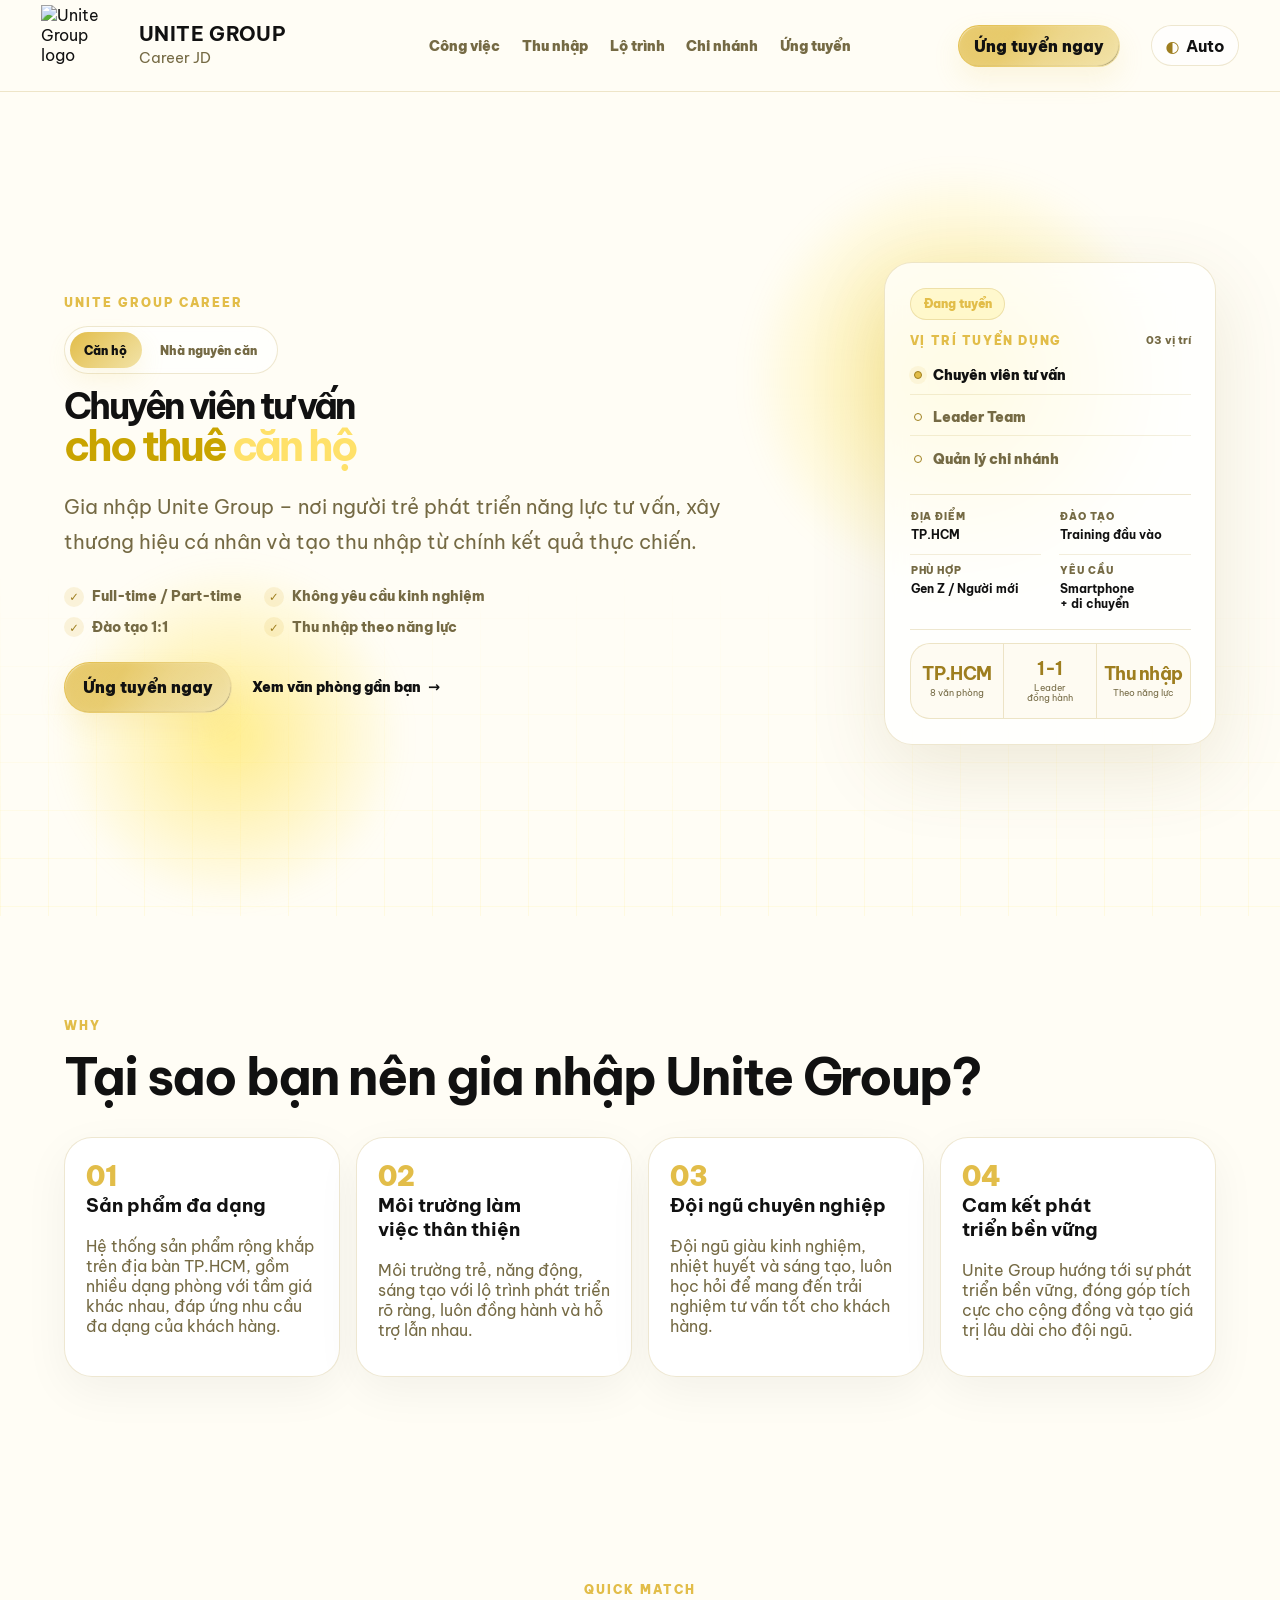
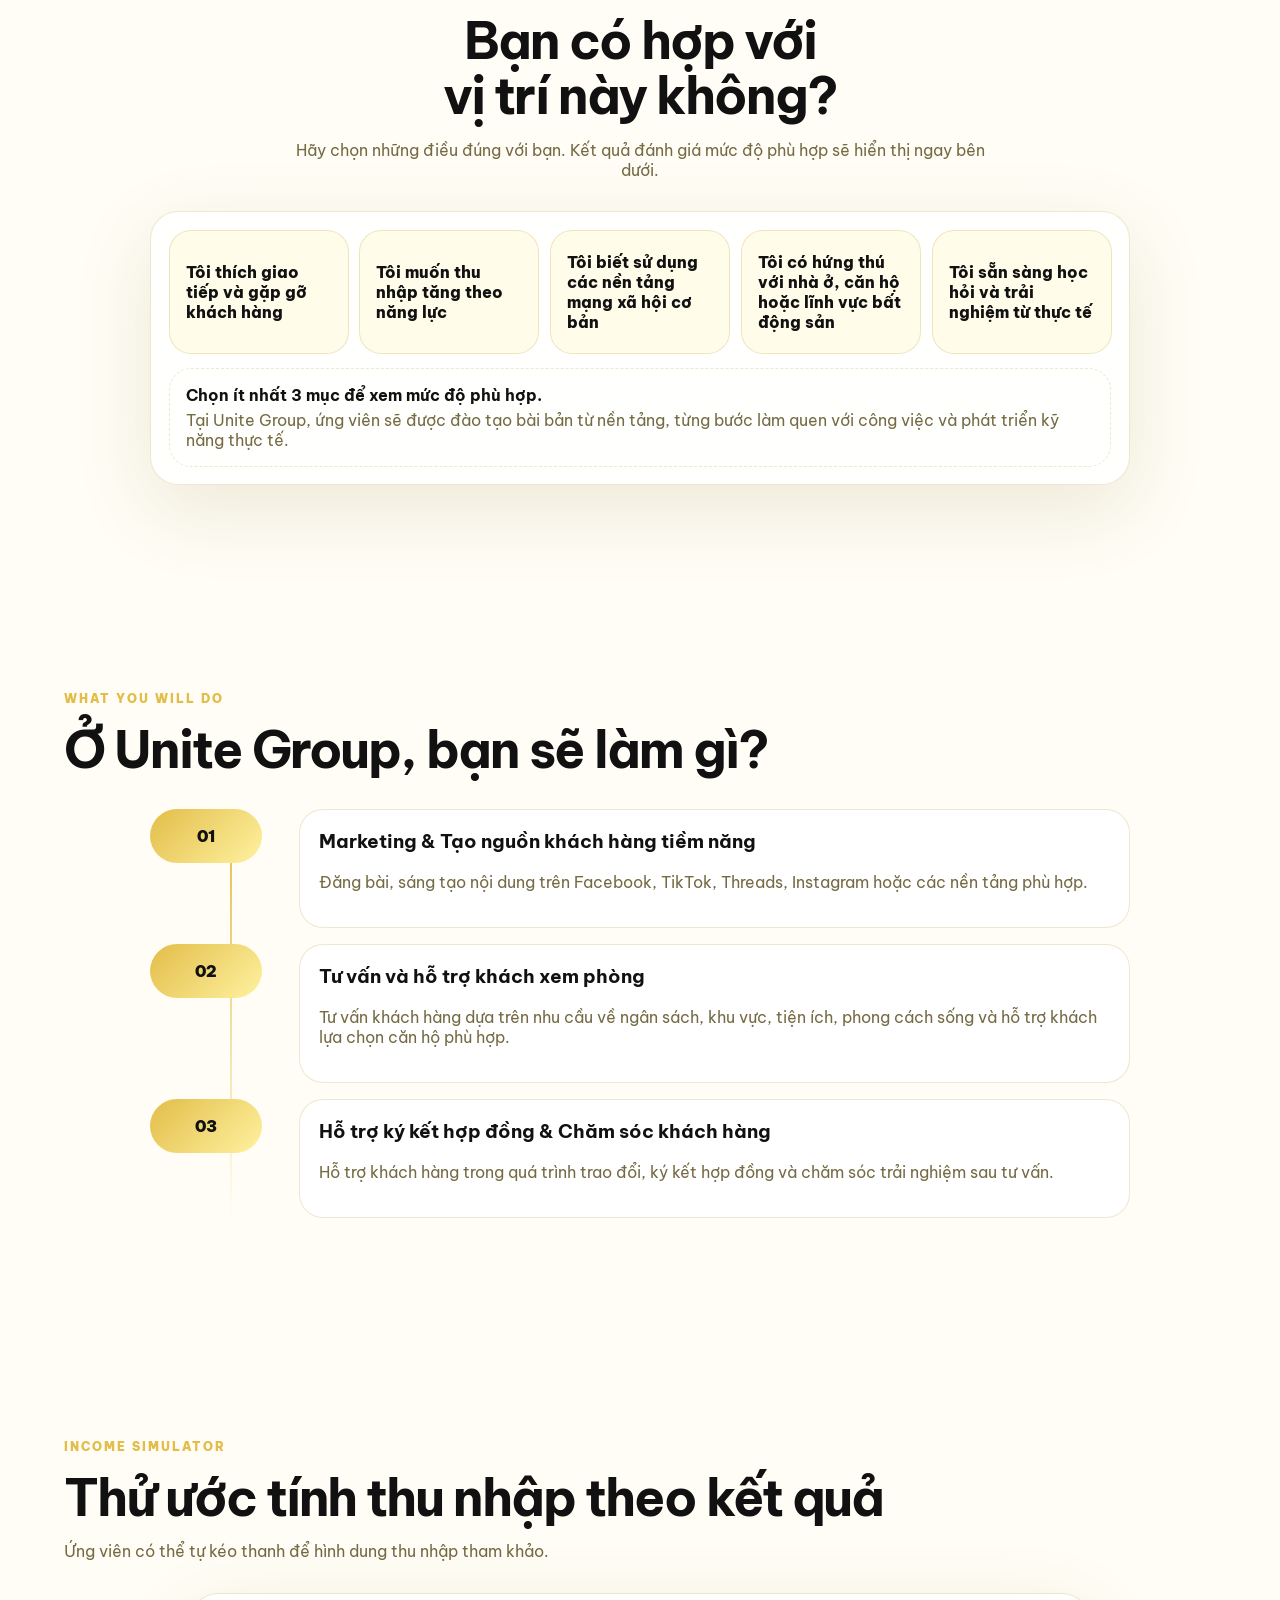
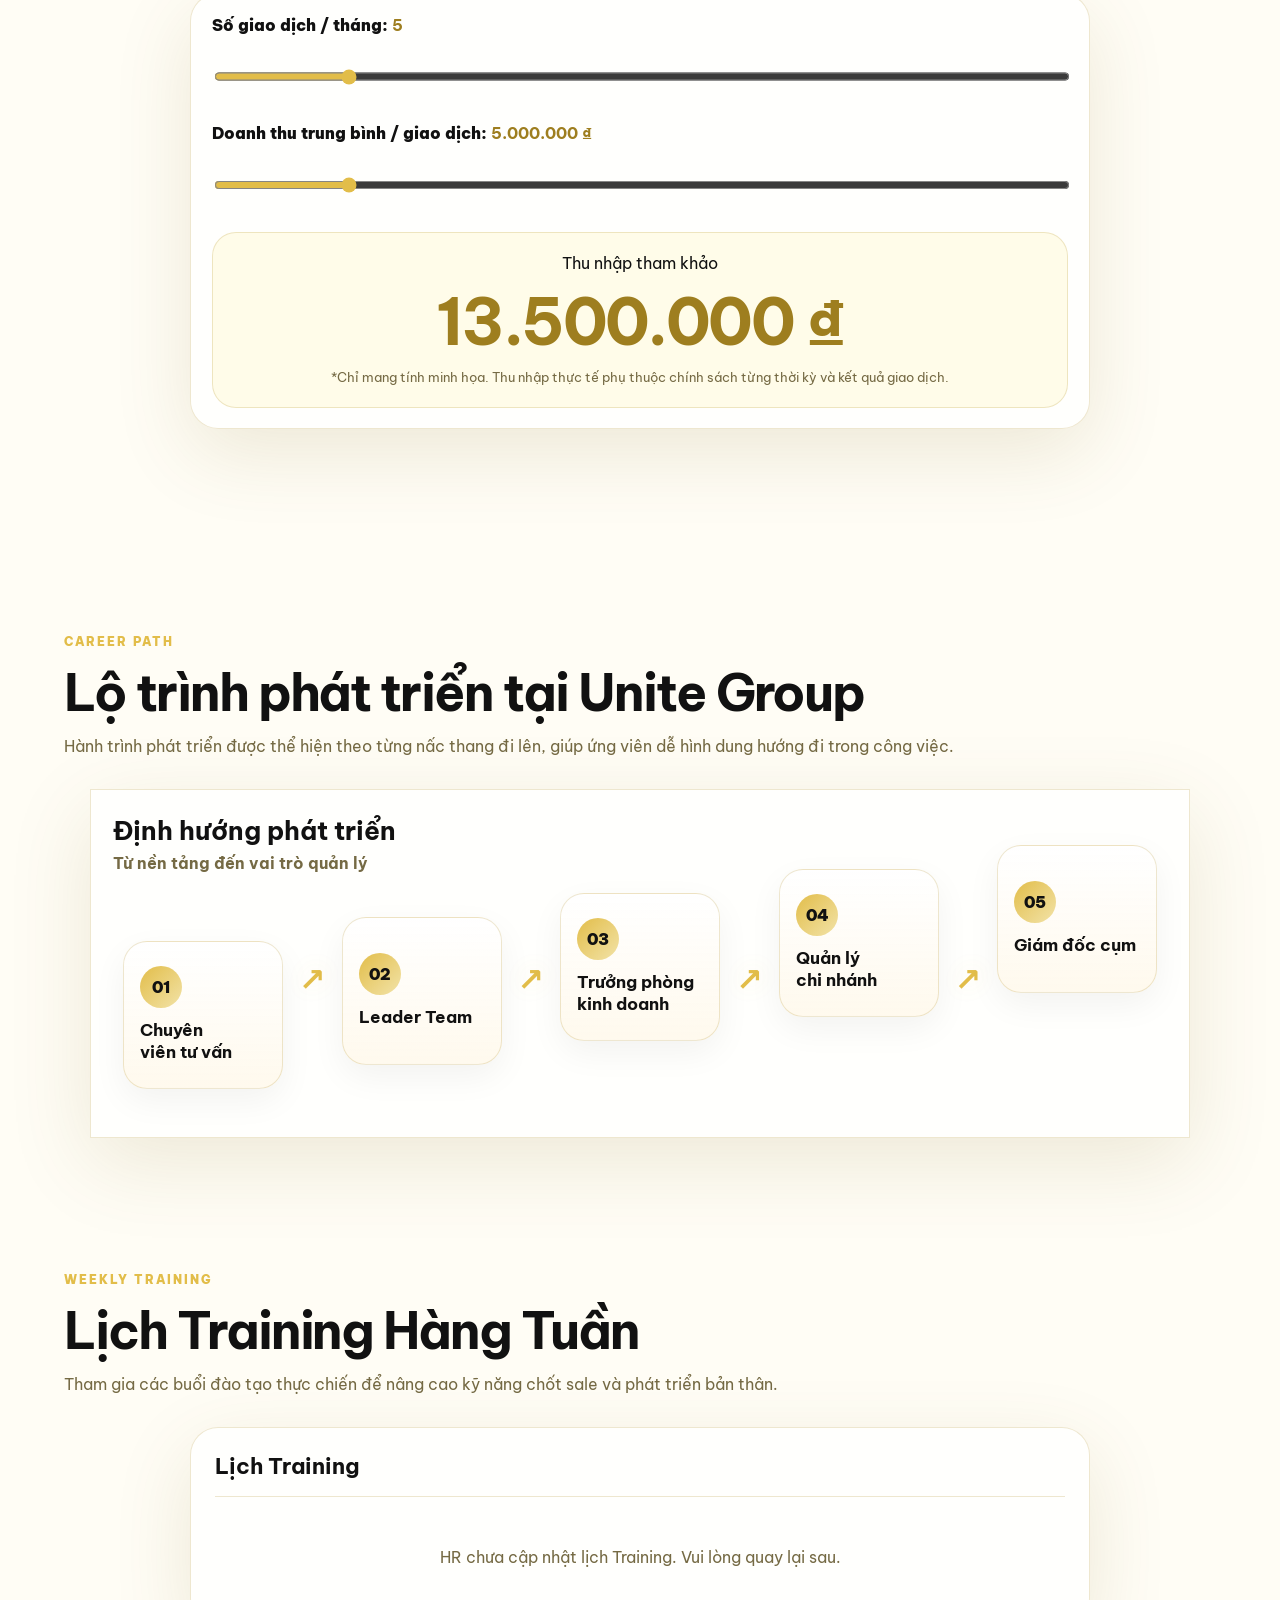
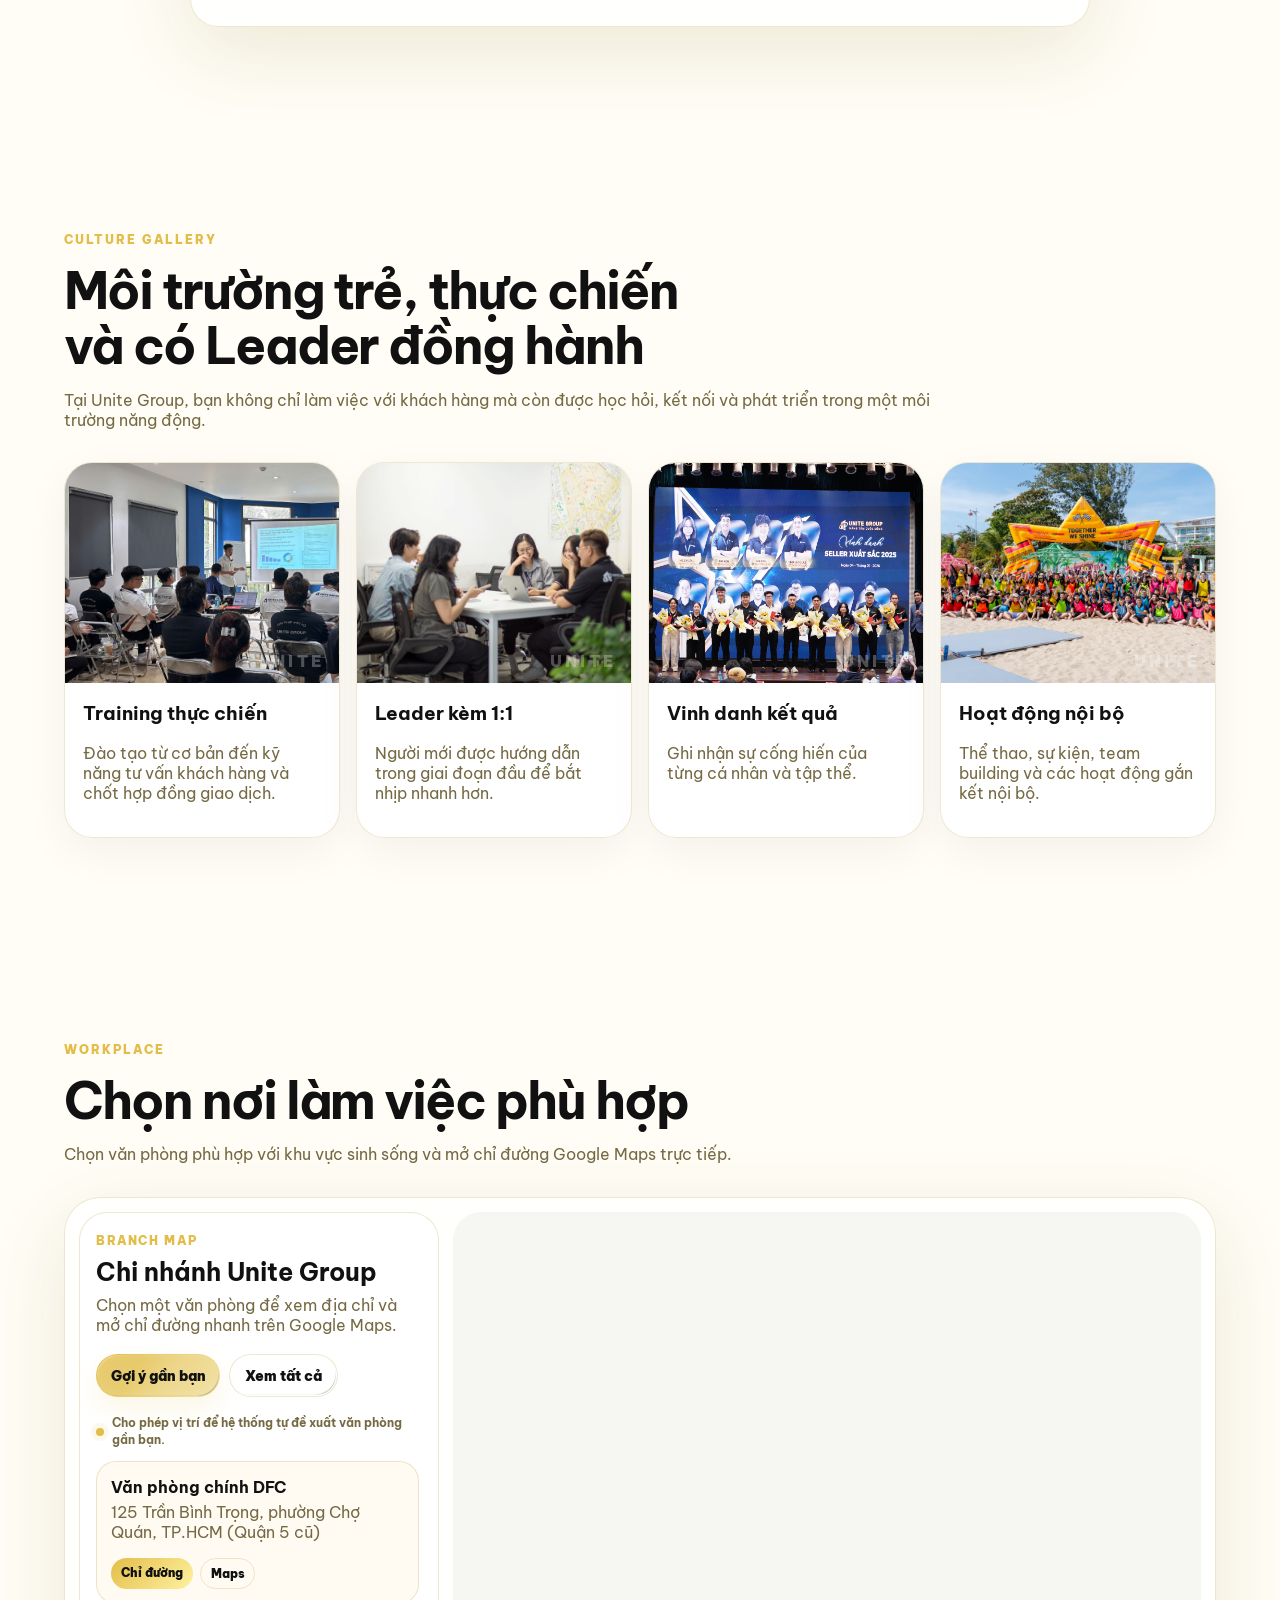
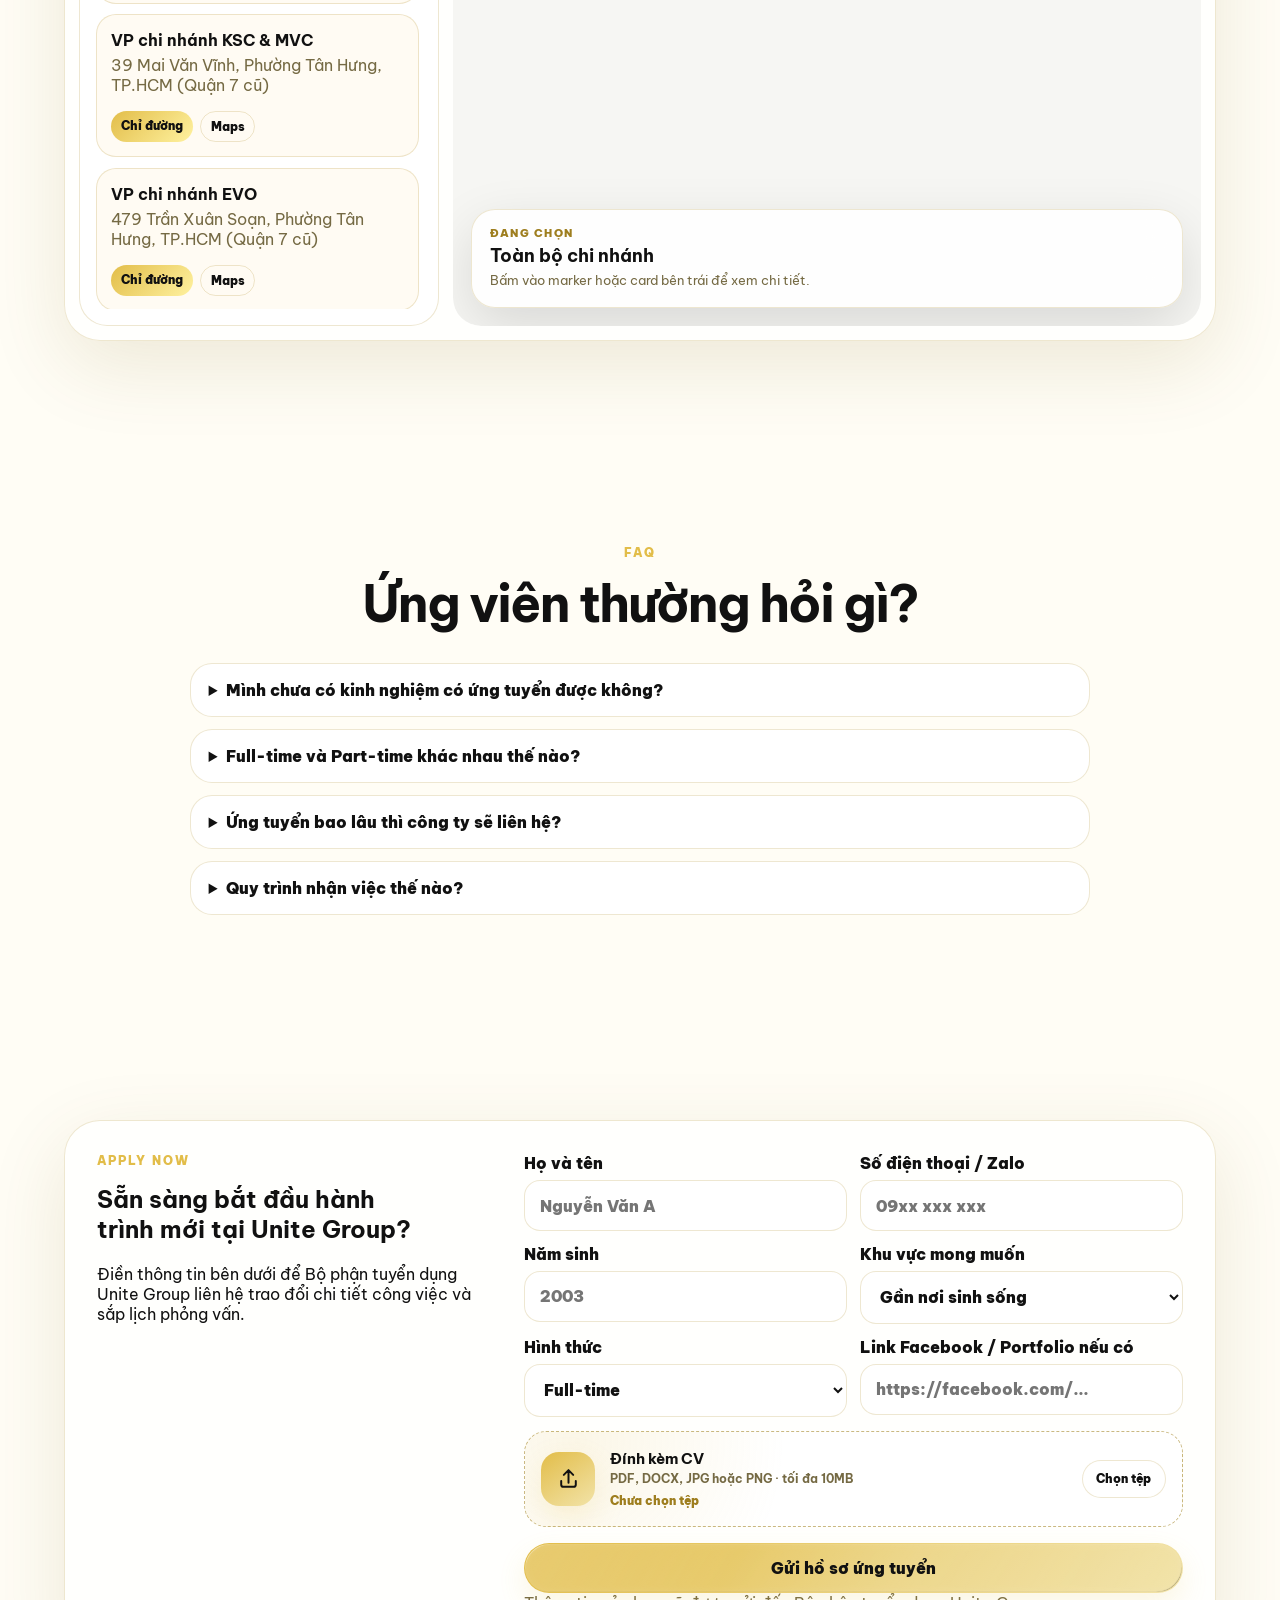
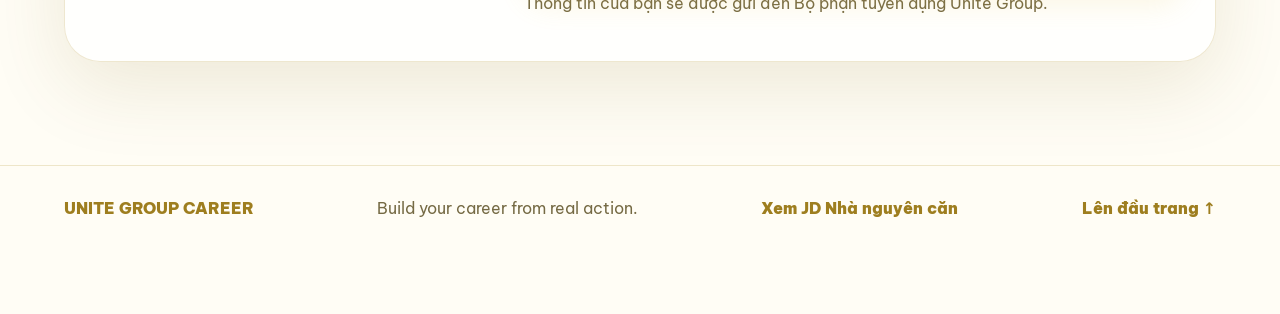
==== commit 76348831: "Fix Vietnamese encoding on all pages and keep headlines inside viewport" ====
--- a/index.html
+++ b/index.html
@@ -1,10 +1,10 @@
-﻿<!DOCTYPE html>
+<!DOCTYPE html>
 <html lang="vi">
 <head>
   <meta charset="UTF-8" />
   <meta name="viewport" content="width=device-width, initial-scale=1.0, viewport-fit=cover" />
-  <title>Unite Group Career JD | ChuyÃªn viÃªn tÆ° váº¥n cho thuÃª cÄƒn há»™</title>
-  <meta name="description" content="JD Career tÆ°Æ¡ng tÃ¡c dÃ nh riÃªng cho Unite Group." />
+  <title>Unite Group Career JD | Chuyên viên tư vấn cho thuê căn hộ</title>
+  <meta name="description" content="JD Career tương tác dành riêng cho Unite Group." />
   <link rel="stylesheet" href="https://unpkg.com/leaflet@1.9.4/dist/leaflet.css" />
   <link rel="stylesheet" href="css/style.css?v=12" />
 </head>
@@ -24,11 +24,11 @@
     <div class="toast-card" role="status">
       <div class="toast-loader" id="toastLoader"></div>
       <div class="toast-success" id="toastSuccess">
-        <div class="success-badge" aria-hidden="true"><span>âœ“</span></div>
+        <div class="success-badge" aria-hidden="true"><span>✓</span></div>
       </div>
       <div class="toast-copy">
-        <strong id="toastTitle">Äang gá»­i há»“ sÆ¡</strong>
-        <p id="toastMessage">Há»‡ thá»‘ng Ä‘ang chuyá»ƒn thÃ´ng tin Ä‘áº¿n bá»™ pháº­n tuyá»ƒn dá»¥ng Unite Group.</p>
+        <strong id="toastTitle">Đang gửi hồ sơ</strong>
+        <p id="toastMessage">Hệ thống đang chuyển thông tin đến bộ phận tuyển dụng Unite Group.</p>
       </div>
     </div>
   </div>
@@ -48,18 +48,18 @@
       </span>
     </a>
 
-    <nav class="desktop-nav" aria-label="Äiá»u hÆ°á»›ng chÃ­nh">
-      <a href="#job" data-cms="text_003">CÃ´ng viá»‡c</a>
-      <a href="#income" data-cms="text_004">Thu nháº­p</a>
-      <a href="#growth" data-cms="text_005">Lá»™ trÃ¬nh</a>
-      <a href="#workplace" data-cms="text_006">Chi nhÃ¡nh</a>
-      <a href="#apply" data-cms="text_007">á»¨ng tuyá»ƒn</a>
+    <nav class="desktop-nav" aria-label="Điều hướng chính">
+      <a href="#job" data-cms="text_003">Công việc</a>
+      <a href="#income" data-cms="text_004">Thu nhập</a>
+      <a href="#growth" data-cms="text_005">Lộ trình</a>
+      <a href="#workplace" data-cms="text_006">Chi nhánh</a>
+      <a href="#apply" data-cms="text_007">Ứng tuyển</a>
     </nav>
 
-    <a class="header-apply-cta" href="#apply" data-cms="text_008">á»¨ng tuyá»ƒn ngay</a>
-
-    <button class="theme-toggle" id="themeToggle" type="button" aria-label="Äá»•i cháº¿ Ä‘á»™ giao diá»‡n">
-      <span id="themeIcon">â—</span>
+    <a class="header-apply-cta" href="#apply" data-cms="text_008">Ứng tuyển ngay</a>
+
+    <button class="theme-toggle" id="themeToggle" type="button" aria-label="Đổi chế độ giao diện">
+      <span id="themeIcon">◐</span>
       <b id="themeLabel">Auto</b>
     </button>
   </header>
@@ -76,146 +76,146 @@
       <div class="hero-content">
         <p class="eyebrow" data-cms="hero_eyebrow">Unite Group Career</p>
 
-        <nav class="career-product-switch" aria-label="Chá»n nhÃ³m tuyá»ƒn dá»¥ng">
-          <a class="active" href="index.html" data-cms="text_009">CÄƒn há»™</a>
-          <a href="nha-nguyen-can.html" data-cms="text_010">NhÃ  nguyÃªn cÄƒn</a>
+        <nav class="career-product-switch" aria-label="Chọn nhóm tuyển dụng">
+          <a class="active" href="index.html" data-cms="text_009">Căn hộ</a>
+          <a href="nha-nguyen-can.html" data-cms="text_010">Nhà nguyên căn</a>
         </nav>
 
         <h1 class="hero-title hero-title-color-match">
-          <span class="title-line title-main" data-cms="hero_title">ChuyÃªn viÃªn tÆ° váº¥n</span>
-          <span class="title-line title-gold" data-cms="hero_subtitle">cho thuÃª <span class="title-soft">cÄƒn há»™</span></span>
+          <span class="title-line title-main" data-cms="hero_title">Chuyên viên tư vấn</span>
+          <span class="title-line title-gold" data-cms="hero_subtitle">cho thuê <span class="title-soft">căn hộ</span></span>
         </h1>
         <p class="hero-lead" data-cms="hero_lead">
-          Gia nháº­p Unite Group â€“ nÆ¡i ngÆ°á»i tráº» phÃ¡t triá»ƒn nÄƒng lá»±c tÆ° váº¥n, xÃ¢y thÆ°Æ¡ng hiá»‡u cÃ¡ nhÃ¢n
-          vÃ  táº¡o thu nháº­p tá»« chÃ­nh káº¿t quáº£ thá»±c chiáº¿n.
+          Gia nhập Unite Group – nơi người trẻ phát triển năng lực tư vấn, xây thương hiệu cá nhân
+          và tạo thu nhập từ chính kết quả thực chiến.
         </p>
 
-        <div class="hero-highlights" aria-label="Äiá»ƒm ná»•i báº­t" data-cms="blocks_highlights" data-cms-blocks="highlights"><span data-cms="text_011" data-cms-target="text"><i aria-hidden="true">âœ“</i>Full-time / Part-time</span><span data-cms="text_012" data-cms-target="text"><i aria-hidden="true">âœ“</i>KhÃ´ng yÃªu cáº§u kinh nghiá»‡m</span><span data-cms="text_013" data-cms-target="text"><i aria-hidden="true">âœ“</i>ÄÃ o táº¡o 1:1</span><span data-cms="text_014" data-cms-target="text"><i aria-hidden="true">âœ“</i>Thu nháº­p theo nÄƒng lá»±c</span></div>
+        <div class="hero-highlights" aria-label="Điểm nổi bật" data-cms="blocks_highlights" data-cms-blocks="highlights"><span data-cms="text_011" data-cms-target="text"><i aria-hidden="true">✓</i>Full-time / Part-time</span><span data-cms="text_012" data-cms-target="text"><i aria-hidden="true">✓</i>Không yêu cầu kinh nghiệm</span><span data-cms="text_013" data-cms-target="text"><i aria-hidden="true">✓</i>Đào tạo 1:1</span><span data-cms="text_014" data-cms-target="text"><i aria-hidden="true">✓</i>Thu nhập theo năng lực</span></div>
 
         <div class="hero-actions hero-actions-clean">
-          <a class="btn primary" href="#apply" data-cms="text_015">á»¨ng tuyá»ƒn ngay</a>
-          <a class="hero-secondary-link" href="#workplace" data-cms="text_016" data-cms-target="text">Xem vÄƒn phÃ²ng gáº§n báº¡n<span aria-hidden="true">â†’</span></a>
+          <a class="btn primary" href="#apply" data-cms="text_015">Ứng tuyển ngay</a>
+          <a class="hero-secondary-link" href="#workplace" data-cms="text_016" data-cms-target="text">Xem văn phòng gần bạn<span aria-hidden="true">→</span></a>
         </div>
       </div>
 
       <aside class="hero-card glass">
-        <div class="status-pill" data-cms="text_017">Äang tuyá»ƒn</div>
+        <div class="status-pill" data-cms="text_017">Đang tuyển</div>
 
         <div class="role-picks role-summary">
           <div class="role-summary-head">
-            <p class="tiny-label" data-cms="text_018">Vá»‹ trÃ­ tuyá»ƒn dá»¥ng</p>
-            <span data-cms="text_019">03 vá»‹ trÃ­</span>
-          </div>
-          <div class="role-list" aria-label="CÃ¡c vá»‹ trÃ­ Ä‘ang tuyá»ƒn" data-cms="blocks_roles" data-cms-blocks="roles">
-            <span class="active" data-cms="text_020" data-cms-target="text"><i></i>ChuyÃªn viÃªn tÆ° váº¥n</span>
+            <p class="tiny-label" data-cms="text_018">Vị trí tuyển dụng</p>
+            <span data-cms="text_019">03 vị trí</span>
+          </div>
+          <div class="role-list" aria-label="Các vị trí đang tuyển" data-cms="blocks_roles" data-cms-blocks="roles">
+            <span class="active" data-cms="text_020" data-cms-target="text"><i></i>Chuyên viên tư vấn</span>
             <span data-cms="text_021" data-cms-target="text"><i></i>Leader Team</span>
-            <span data-cms="text_022" data-cms-target="text"><i></i>Quáº£n lÃ½ chi nhÃ¡nh</span>
-          </div>
-        </div>
-
-        <div class="hero-facts" aria-label="ThÃ´ng tin nhanh vá» vá»‹ trÃ­" data-cms="blocks_facts" data-cms-blocks="facts"><div><span data-cms="text_023">Äá»‹a Ä‘iá»ƒm</span><strong data-cms="text_024">TP.HCM</strong></div><div><span data-cms="text_025">ÄÃ o táº¡o</span><strong data-cms="text_026">Training Ä‘áº§u vÃ o</strong></div><div><span data-cms="text_027">PhÃ¹ há»£p</span><strong data-cms="text_028">Gen Z / NgÆ°á»i má»›i</strong></div><div><span data-cms="text_029">YÃªu cáº§u</span><strong data-cms="text_030">Smartphone + di chuyá»ƒn</strong></div></div>
-        <div class="hero-metrics" data-cms="blocks_metrics" data-cms-blocks="metrics"><div><b data-cms="text_031">TP.HCM</b><span data-cms="text_032">8 vÄƒn phÃ²ng</span></div><div><b data-cms="text_033">1-1</b><span data-cms="text_034">Leader Ä‘á»“ng hÃ nh</span></div><div><b data-cms="text_035">Thu nháº­p</b><span data-cms="text_036">Theo nÄƒng lá»±c</span></div></div>
+            <span data-cms="text_022" data-cms-target="text"><i></i>Quản lý chi nhánh</span>
+          </div>
+        </div>
+
+        <div class="hero-facts" aria-label="Thông tin nhanh về vị trí" data-cms="blocks_facts" data-cms-blocks="facts"><div><span data-cms="text_023">Địa điểm</span><strong data-cms="text_024">TP.HCM</strong></div><div><span data-cms="text_025">Đào tạo</span><strong data-cms="text_026">Training đầu vào</strong></div><div><span data-cms="text_027">Phù hợp</span><strong data-cms="text_028">Gen Z / Người mới</strong></div><div><span data-cms="text_029">Yêu cầu</span><strong data-cms="text_030">Smartphone + di chuyển</strong></div></div>
+        <div class="hero-metrics" data-cms="blocks_metrics" data-cms-blocks="metrics"><div><b data-cms="text_031">TP.HCM</b><span data-cms="text_032">8 văn phòng</span></div><div><b data-cms="text_033">1-1</b><span data-cms="text_034">Leader đồng hành</span></div><div><b data-cms="text_035">Thu nhập</b><span data-cms="text_036">Theo năng lực</span></div></div>
       </aside>
     </section>
 
     <section class="section intro">
       <div class="section-title">
         <p class="eyebrow" data-cms="why_eyebrow">Why</p>
-        <h2 data-cms="why_title">Táº¡i sao báº¡n nÃªn gia nháº­p Unite Group?</h2>
+        <h2 data-cms="why_title">Tại sao bạn nên gia nhập Unite Group?</h2>
       </div>
       <div class="value-grid value-grid-four" data-cms="blocks_values" data-cms-blocks="values">
-        <article class="value-card"><span data-cms="text_037">01</span><h3 data-cms="text_038">Sáº£n pháº©m Ä‘a dáº¡ng</h3><p data-cms="text_039">Há»‡ thá»‘ng sáº£n pháº©m rá»™ng kháº¯p trÃªn Ä‘á»‹a bÃ n TP.HCM, gá»“m nhiá»u dáº¡ng phÃ²ng vá»›i táº§m giÃ¡ khÃ¡c nhau, Ä‘Ã¡p á»©ng nhu cáº§u Ä‘a dáº¡ng cá»§a khÃ¡ch hÃ ng.</p></article>
-        <article class="value-card"><span data-cms="text_040">02</span><h3 data-cms="text_041">MÃ´i trÆ°á»ng lÃ m viá»‡c thÃ¢n thiá»‡n</h3><p data-cms="text_042">MÃ´i trÆ°á»ng tráº», nÄƒng Ä‘á»™ng, sÃ¡ng táº¡o vá»›i lá»™ trÃ¬nh phÃ¡t triá»ƒn rÃµ rÃ ng, luÃ´n Ä‘á»“ng hÃ nh vÃ  há»— trá»£ láº«n nhau.</p></article>
-        <article class="value-card"><span data-cms="text_043">03</span><h3 data-cms="text_044">Äá»™i ngÅ© chuyÃªn nghiá»‡p</h3><p data-cms="text_045">Äá»™i ngÅ© giÃ u kinh nghiá»‡m, nhiá»‡t huyáº¿t vÃ  sÃ¡ng táº¡o, luÃ´n há»c há»i Ä‘á»ƒ mang Ä‘áº¿n tráº£i nghiá»‡m tÆ° váº¥n tá»‘t cho khÃ¡ch hÃ ng.</p></article>
-        <article class="value-card"><span data-cms="text_046">04</span><h3 data-cms="text_047">Cam káº¿t phÃ¡t triá»ƒn bá»n vá»¯ng</h3><p data-cms="text_048">Unite Group hÆ°á»›ng tá»›i sá»± phÃ¡t triá»ƒn bá»n vá»¯ng, Ä‘Ã³ng gÃ³p tÃ­ch cá»±c cho cá»™ng Ä‘á»“ng vÃ  táº¡o giÃ¡ trá»‹ lÃ¢u dÃ i cho Ä‘á»™i ngÅ©.</p></article>
+        <article class="value-card"><span data-cms="text_037">01</span><h3 data-cms="text_038">Sản phẩm đa dạng</h3><p data-cms="text_039">Hệ thống sản phẩm rộng khắp trên địa bàn TP.HCM, gồm nhiều dạng phòng với tầm giá khác nhau, đáp ứng nhu cầu đa dạng của khách hàng.</p></article>
+        <article class="value-card"><span data-cms="text_040">02</span><h3 data-cms="text_041">Môi trường làm việc thân thiện</h3><p data-cms="text_042">Môi trường trẻ, năng động, sáng tạo với lộ trình phát triển rõ ràng, luôn đồng hành và hỗ trợ lẫn nhau.</p></article>
+        <article class="value-card"><span data-cms="text_043">03</span><h3 data-cms="text_044">Đội ngũ chuyên nghiệp</h3><p data-cms="text_045">Đội ngũ giàu kinh nghiệm, nhiệt huyết và sáng tạo, luôn học hỏi để mang đến trải nghiệm tư vấn tốt cho khách hàng.</p></article>
+        <article class="value-card"><span data-cms="text_046">04</span><h3 data-cms="text_047">Cam kết phát triển bền vững</h3><p data-cms="text_048">Unite Group hướng tới sự phát triển bền vững, đóng góp tích cực cho cộng đồng và tạo giá trị lâu dài cho đội ngũ.</p></article>
       </div>
     </section>
 
     <section class="section fit-section" id="fit">
       <div class="section-title narrow">
         <p class="eyebrow" data-cms="quiz_eyebrow">Quick Match</p>
-        <h2 data-cms="quiz_title">Báº¡n cÃ³ há»£p vá»›i vá»‹ trÃ­ nÃ y khÃ´ng?</h2>
-        <p data-cms="quiz_desc">HÃ£y chá»n nhá»¯ng Ä‘iá»u Ä‘Ãºng vá»›i báº¡n. Káº¿t quáº£ Ä‘Ã¡nh giÃ¡ má»©c Ä‘á»™ phÃ¹ há»£p sáº½ hiá»ƒn thá»‹ ngay bÃªn dÆ°á»›i.</p>
+        <h2 data-cms="quiz_title">Bạn có hợp với vị trí này không?</h2>
+        <p data-cms="quiz_desc">Hãy chọn những điều đúng với bạn. Kết quả đánh giá mức độ phù hợp sẽ hiển thị ngay bên dưới.</p>
       </div>
 
       <div class="quiz-card glass">
         <div class="quiz-options" id="quizOptions" data-cms="blocks_quiz" data-cms-blocks="quiz">
-          <button type="button" data-cms="text_049">TÃ´i thÃ­ch giao tiáº¿p vÃ  gáº·p gá»¡ khÃ¡ch hÃ ng</button>
-          <button type="button" data-cms="text_050">TÃ´i muá»‘n thu nháº­p tÄƒng theo nÄƒng lá»±c</button>
-          <button type="button" data-cms="text_051">TÃ´i biáº¿t sá»­ dá»¥ng cÃ¡c ná»n táº£ng máº¡ng xÃ£ há»™i cÆ¡ báº£n</button>
-          <button type="button" data-cms="text_052">TÃ´i cÃ³ há»©ng thÃº vá»›i nhÃ  á»Ÿ, cÄƒn há»™ hoáº·c lÄ©nh vá»±c báº¥t Ä‘á»™ng sáº£n</button>
-          <button type="button" data-cms="text_053">TÃ´i sáºµn sÃ ng há»c há»i vÃ  tráº£i nghiá»‡m tá»« thá»±c táº¿</button>
+          <button type="button" data-cms="text_049">Tôi thích giao tiếp và gặp gỡ khách hàng</button>
+          <button type="button" data-cms="text_050">Tôi muốn thu nhập tăng theo năng lực</button>
+          <button type="button" data-cms="text_051">Tôi biết sử dụng các nền tảng mạng xã hội cơ bản</button>
+          <button type="button" data-cms="text_052">Tôi có hứng thú với nhà ở, căn hộ hoặc lĩnh vực bất động sản</button>
+          <button type="button" data-cms="text_053">Tôi sẵn sàng học hỏi và trải nghiệm từ thực tế</button>
         </div>
         <div class="quiz-result" id="quizResult">
-          <b data-cms="quiz_low_title">Chá»n Ã­t nháº¥t 3 má»¥c Ä‘á»ƒ xem má»©c Ä‘á»™ phÃ¹ há»£p.</b>
-          <span data-cms="quiz_low_desc">Táº¡i Unite Group, á»©ng viÃªn sáº½ Ä‘Æ°á»£c Ä‘Ã o táº¡o bÃ i báº£n tá»« ná»n táº£ng, tá»«ng bÆ°á»›c lÃ m quen vá»›i cÃ´ng viá»‡c vÃ  phÃ¡t triá»ƒn ká»¹ nÄƒng thá»±c táº¿.</span>
-        </div>
-        <div hidden aria-hidden="true"><span data-cms="quiz_mid_title">Báº¡n khÃ¡ phÃ¹ há»£p.</span><span data-cms="quiz_mid_desc">Táº¡i Unite Group, á»©ng viÃªn sáº½ Ä‘Æ°á»£c Ä‘Ã o táº¡o bÃ i báº£n tá»« ná»n táº£ng, tá»«ng bÆ°á»›c lÃ m quen vá»›i cÃ´ng viá»‡c vÃ  phÃ¡t triá»ƒn ká»¹ nÄƒng thá»±c táº¿.</span><span data-cms="quiz_high_title">Báº¡n ráº¥t phÃ¹ há»£p vá»›i vá»‹ trÃ­ nÃ y.</span><span data-cms="quiz_high_desc">Báº¡n cÃ³ nhiá»u Ä‘iá»ƒm phÃ¹ há»£p vá»›i mÃ´i trÆ°á»ng tÆ° váº¥n táº¡i Unite Group: thÃ­ch giao tiáº¿p, cÃ³ tinh tháº§n chá»§ Ä‘á»™ng, mong muá»‘n tÄƒng thu nháº­p vÃ  sáºµn sÃ ng há»c há»i tá»« thá»±c táº¿.</span></div>
+          <b data-cms="quiz_low_title">Chọn ít nhất 3 mục để xem mức độ phù hợp.</b>
+          <span data-cms="quiz_low_desc">Tại Unite Group, ứng viên sẽ được đào tạo bài bản từ nền tảng, từng bước làm quen với công việc và phát triển kỹ năng thực tế.</span>
+        </div>
+        <div hidden aria-hidden="true"><span data-cms="quiz_mid_title">Bạn khá phù hợp.</span><span data-cms="quiz_mid_desc">Tại Unite Group, ứng viên sẽ được đào tạo bài bản từ nền tảng, từng bước làm quen với công việc và phát triển kỹ năng thực tế.</span><span data-cms="quiz_high_title">Bạn rất phù hợp với vị trí này.</span><span data-cms="quiz_high_desc">Bạn có nhiều điểm phù hợp với môi trường tư vấn tại Unite Group: thích giao tiếp, có tinh thần chủ động, mong muốn tăng thu nhập và sẵn sàng học hỏi từ thực tế.</span></div>
       </div>
     </section>
 
     <section class="section job-section" id="job">
       <div class="section-title">
         <p class="eyebrow" data-cms="tasks_eyebrow">What you will do</p>
-        <h2 data-cms="tasks_title">á»ž Unite Group, báº¡n sáº½ lÃ m gÃ¬?</h2>
+        <h2 data-cms="tasks_title">Ở Unite Group, bạn sẽ làm gì?</h2>
       </div>
       <div class="timeline" data-cms="blocks_tasks" data-cms-blocks="tasks">
-        <article><time data-cms="text_054">01</time><div><h3 data-cms="text_055">Marketing &amp; Táº¡o nguá»“n khÃ¡ch hÃ ng tiá»m nÄƒng</h3><p data-cms="text_056">ÄÄƒng bÃ i, sÃ¡ng táº¡o ná»™i dung trÃªn Facebook, TikTok, Threads, Instagram hoáº·c cÃ¡c ná»n táº£ng phÃ¹ há»£p.</p></div></article>
-        <article><time data-cms="text_057">02</time><div><h3 data-cms="text_058">TÆ° váº¥n vÃ  há»— trá»£ khÃ¡ch xem phÃ²ng</h3><p data-cms="text_059">TÆ° váº¥n khÃ¡ch hÃ ng dá»±a trÃªn nhu cáº§u vá» ngÃ¢n sÃ¡ch, khu vá»±c, tiá»‡n Ã­ch, phong cÃ¡ch sá»‘ng vÃ  há»— trá»£ khÃ¡ch lá»±a chá»n cÄƒn há»™ phÃ¹ há»£p.</p></div></article>
-        <article><time data-cms="text_060">03</time><div><h3 data-cms="text_061">Há»— trá»£ kÃ½ káº¿t há»£p Ä‘á»“ng &amp; ChÄƒm sÃ³c khÃ¡ch hÃ ng</h3><p data-cms="text_062">Há»— trá»£ khÃ¡ch hÃ ng trong quÃ¡ trÃ¬nh trao Ä‘á»•i, kÃ½ káº¿t há»£p Ä‘á»“ng vÃ  chÄƒm sÃ³c tráº£i nghiá»‡m sau tÆ° váº¥n.</p></div></article>
+        <article><time data-cms="text_054">01</time><div><h3 data-cms="text_055">Marketing &amp; Tạo nguồn khách hàng tiềm năng</h3><p data-cms="text_056">Đăng bài, sáng tạo nội dung trên Facebook, TikTok, Threads, Instagram hoặc các nền tảng phù hợp.</p></div></article>
+        <article><time data-cms="text_057">02</time><div><h3 data-cms="text_058">Tư vấn và hỗ trợ khách xem phòng</h3><p data-cms="text_059">Tư vấn khách hàng dựa trên nhu cầu về ngân sách, khu vực, tiện ích, phong cách sống và hỗ trợ khách lựa chọn căn hộ phù hợp.</p></div></article>
+        <article><time data-cms="text_060">03</time><div><h3 data-cms="text_061">Hỗ trợ ký kết hợp đồng &amp; Chăm sóc khách hàng</h3><p data-cms="text_062">Hỗ trợ khách hàng trong quá trình trao đổi, ký kết hợp đồng và chăm sóc trải nghiệm sau tư vấn.</p></div></article>
       </div>
     </section>
 
     <section class="section income-section" id="income">
-      <div class="section-title"><p class="eyebrow" data-cms="income_eyebrow">Income Simulator</p><h2 data-cms="income_title">Thá»­ Æ°á»›c tÃ­nh thu nháº­p theo káº¿t quáº£</h2><p data-cms="income_desc">á»¨ng viÃªn cÃ³ thá»ƒ tá»± kÃ©o thanh Ä‘á»ƒ hÃ¬nh dung thu nháº­p tham kháº£o.</p></div>
+      <div class="section-title"><p class="eyebrow" data-cms="income_eyebrow">Income Simulator</p><h2 data-cms="income_title">Thử ước tính thu nhập theo kết quả</h2><p data-cms="income_desc">Ứng viên có thể tự kéo thanh để hình dung thu nhập tham khảo.</p></div>
       <div class="calculator glass">
-        <div class="range-group"><label for="dealRange" data-cms="text_063" data-cms-target="text">Sá»‘ giao dá»‹ch / thÃ¡ng: <b id="dealValue">5</b></label><input id="dealRange" type="range" min="1" max="30" value="5" /></div>
-        <div class="range-group"><label for="avgRange" data-cms="text_064" data-cms-target="text">Doanh thu trung bÃ¬nh / giao dá»‹ch: <b id="avgValue">5.000.000Ä‘</b></label><input id="avgRange" type="range" min="1000000" max="30000000" step="500000" value="5000000" /></div>
-        <div class="income-result"><span data-cms="text_065">Thu nháº­p tham kháº£o</span><strong id="incomeOutput">16.000.000Ä‘</strong><small data-cms="text_066">*Chá»‰ mang tÃ­nh minh há»a. Thu nháº­p thá»±c táº¿ phá»¥ thuá»™c chÃ­nh sÃ¡ch tá»«ng thá»i ká»³ vÃ  káº¿t quáº£ giao dá»‹ch.</small></div>
+        <div class="range-group"><label for="dealRange" data-cms="text_063" data-cms-target="text">Số giao dịch / tháng: <b id="dealValue">5</b></label><input id="dealRange" type="range" min="1" max="30" value="5" /></div>
+        <div class="range-group"><label for="avgRange" data-cms="text_064" data-cms-target="text">Doanh thu trung bình / giao dịch: <b id="avgValue">5.000.000đ</b></label><input id="avgRange" type="range" min="1000000" max="30000000" step="500000" value="5000000" /></div>
+        <div class="income-result"><span data-cms="text_065">Thu nhập tham khảo</span><strong id="incomeOutput">16.000.000đ</strong><small data-cms="text_066">*Chỉ mang tính minh họa. Thu nhập thực tế phụ thuộc chính sách từng thời kỳ và kết quả giao dịch.</small></div>
       </div>
     </section>
 
     <section class="section growth-section" id="growth">
       <div class="section-title">
         <p class="eyebrow" data-cms="path_eyebrow">Career Path</p>
-        <h2 data-cms="path_title">Lá»™ trÃ¬nh phÃ¡t triá»ƒn táº¡i Unite Group</h2>
-        <p data-cms="path_desc">HÃ nh trÃ¬nh phÃ¡t triá»ƒn Ä‘Æ°á»£c thá»ƒ hiá»‡n theo tá»«ng náº¥c thang Ä‘i lÃªn, giÃºp á»©ng viÃªn dá»… hÃ¬nh dung hÆ°á»›ng Ä‘i trong cÃ´ng viá»‡c.</p>
+        <h2 data-cms="path_title">Lộ trình phát triển tại Unite Group</h2>
+        <p data-cms="path_desc">Hành trình phát triển được thể hiện theo từng nấc thang đi lên, giúp ứng viên dễ hình dung hướng đi trong công việc.</p>
       </div>
 
       <div class="career-journey glass">
         <div class="journey-head">
-          <h3 data-cms="text_067">Äá»‹nh hÆ°á»›ng phÃ¡t triá»ƒn</h3>
-          <span data-cms="text_068">Tá»« ná»n táº£ng Ä‘áº¿n vai trÃ² quáº£n lÃ½</span>
+          <h3 data-cms="text_067">Định hướng phát triển</h3>
+          <span data-cms="text_068">Từ nền tảng đến vai trò quản lý</span>
         </div>
 
         <div class="journey-track has-5-steps" data-cms="blocks_journey" data-cms-blocks="journey">
           <div class="journey-step level-1">
             <em data-cms="text_069">01</em>
-            <strong data-cms="text_070">ChuyÃªn viÃªn tÆ° váº¥n</strong>
-          </div>
-          <div class="journey-arrow" aria-hidden="true">â†—</div>
+            <strong data-cms="text_070">Chuyên viên tư vấn</strong>
+          </div>
+          <div class="journey-arrow" aria-hidden="true">↗</div>
 
           <div class="journey-step level-2">
             <em data-cms="text_071">02</em>
             <strong data-cms="text_072">Leader Team</strong>
           </div>
-          <div class="journey-arrow" aria-hidden="true">â†—</div>
+          <div class="journey-arrow" aria-hidden="true">↗</div>
 
           <div class="journey-step level-3">
             <em data-cms="text_073">03</em>
-            <strong data-cms="text_074">TrÆ°á»Ÿng phÃ²ng kinh doanh</strong>
-          </div>
-          <div class="journey-arrow" aria-hidden="true">â†—</div>
+            <strong data-cms="text_074">Trưởng phòng kinh doanh</strong>
+          </div>
+          <div class="journey-arrow" aria-hidden="true">↗</div>
 
           <div class="journey-step level-4">
             <em data-cms="text_075">04</em>
-            <strong data-cms="text_076">Quáº£n lÃ½ chi nhÃ¡nh</strong>
-          </div>
-          <div class="journey-arrow" aria-hidden="true">â†—</div>
+            <strong data-cms="text_076">Quản lý chi nhánh</strong>
+          </div>
+          <div class="journey-arrow" aria-hidden="true">↗</div>
 
           <div class="journey-step level-5">
             <em data-cms="text_077">05</em>
-            <strong data-cms="text_078">GiÃ¡m Ä‘á»‘c cá»¥m</strong>
+            <strong data-cms="text_078">Giám đốc cụm</strong>
           </div>
         </div>
       </div>
@@ -224,55 +224,55 @@
     <section class="section training-section" id="training">
       <div class="section-title">
         <p class="eyebrow" data-cms="training_eyebrow">Weekly Training</p>
-        <h2 data-cms="training_title">Lá»‹ch Training HÃ ng Tuáº§n</h2>
-        <p data-cms="training_desc">Tham gia cÃ¡c buá»•i Ä‘Ã o táº¡o thá»±c chiáº¿n Ä‘á»ƒ nÃ¢ng cao ká»¹ nÄƒng chá»‘t sale vÃ  phÃ¡t triá»ƒn báº£n thÃ¢n.</p>
+        <h2 data-cms="training_title">Lịch Training Hàng Tuần</h2>
+        <p data-cms="training_desc">Tham gia các buổi đào tạo thực chiến để nâng cao kỹ năng chốt sale và phát triển bản thân.</p>
       </div>
       <div class="training-board glass">
-        <div class="training-header"><h3 data-cms="training_empty_title">Lá»‹ch Training</h3></div><p class="training-empty" data-cms="training_empty_desc">HR chÆ°a cáº­p nháº­t lá»‹ch Training. Vui lÃ²ng quay láº¡i sau.</p>
+        <div class="training-header"><h3 data-cms="training_empty_title">Lịch Training</h3></div><p class="training-empty" data-cms="training_empty_desc">HR chưa cập nhật lịch Training. Vui lòng quay lại sau.</p>
       </div>
     </section>
 
     <section class="section culture-section" id="culture">
-      <div class="section-title"><p class="eyebrow" data-cms="gallery_eyebrow">Culture Gallery</p><h2 data-cms="gallery_title">MÃ´i trÆ°á»ng tráº», thá»±c chiáº¿n vÃ  cÃ³ Leader Ä‘á»“ng hÃ nh</h2><p data-cms="gallery_desc">Táº¡i Unite Group, báº¡n khÃ´ng chá»‰ lÃ m viá»‡c vá»›i khÃ¡ch hÃ ng mÃ  cÃ²n Ä‘Æ°á»£c há»c há»i, káº¿t ná»‘i vÃ  phÃ¡t triá»ƒn trong má»™t mÃ´i trÆ°á»ng nÄƒng Ä‘á»™ng.</p></div>
+      <div class="section-title"><p class="eyebrow" data-cms="gallery_eyebrow">Culture Gallery</p><h2 data-cms="gallery_title">Môi trường trẻ, thực chiến và có Leader đồng hành</h2><p data-cms="gallery_desc">Tại Unite Group, bạn không chỉ làm việc với khách hàng mà còn được học hỏi, kết nối và phát triển trong một môi trường năng động.</p></div>
       <div class="gallery" id="cultureGallery"></div>
     </section>
 
     <section class="section map-section" id="workplace">
-      <div class="section-title"><p class="eyebrow" data-cms="workplace_eyebrow">Workplace</p><h2 data-cms="workplace_title">Chá»n nÆ¡i lÃ m viá»‡c phÃ¹ há»£p</h2><p data-cms="workplace_desc">Chá»n vÄƒn phÃ²ng phÃ¹ há»£p vá»›i khu vá»±c sinh sá»‘ng vÃ  má»Ÿ chá»‰ Ä‘Æ°á»ng Google Maps trá»±c tiáº¿p.</p></div>
+      <div class="section-title"><p class="eyebrow" data-cms="workplace_eyebrow">Workplace</p><h2 data-cms="workplace_title">Chọn nơi làm việc phù hợp</h2><p data-cms="workplace_desc">Chọn văn phòng phù hợp với khu vực sinh sống và mở chỉ đường Google Maps trực tiếp.</p></div>
       <div class="map-shell glass">
         <aside class="map-panel">
-          <div class="map-panel-head"><span class="tiny-label" data-cms="text_079">Branch Map</span><h3 data-cms="text_080">Chi nhÃ¡nh Unite Group</h3><p data-cms="text_081">Chá»n má»™t vÄƒn phÃ²ng Ä‘á»ƒ xem Ä‘á»‹a chá»‰ vÃ  má»Ÿ chá»‰ Ä‘Æ°á»ng nhanh trÃªn Google Maps.</p></div>
-          <div class="map-actions"><button class="btn primary compact" id="locateNearest" type="button" data-cms="text_082">Gá»£i Ã½ gáº§n báº¡n</button><button class="btn ghost compact" id="fitMap" type="button" data-cms="text_083">Xem táº¥t cáº£</button></div>
+          <div class="map-panel-head"><span class="tiny-label" data-cms="text_079">Branch Map</span><h3 data-cms="text_080">Chi nhánh Unite Group</h3><p data-cms="text_081">Chọn một văn phòng để xem địa chỉ và mở chỉ đường nhanh trên Google Maps.</p></div>
+          <div class="map-actions"><button class="btn primary compact" id="locateNearest" type="button" data-cms="text_082">Gợi ý gần bạn</button><button class="btn ghost compact" id="fitMap" type="button" data-cms="text_083">Xem tất cả</button></div>
           <div class="branch-list" id="branchList"></div>
         </aside>
         <div class="map-main">
-          <div id="uniteMap" class="leaflet-map" aria-label="Báº£n Ä‘á»“ chi nhÃ¡nh Unite Group"></div>
-          <div class="selected-branch" id="selectedBranch"><span data-cms="map_selected_status">Äang chá»n</span><strong data-cms="map_selected_all">ToÃ n bá»™ chi nhÃ¡nh</strong><small data-cms="map_selected_hint">Báº¥m vÃ o marker hoáº·c card bÃªn trÃ¡i Ä‘á»ƒ xem chi tiáº¿t.</small></div>
+          <div id="uniteMap" class="leaflet-map" aria-label="Bản đồ chi nhánh Unite Group"></div>
+          <div class="selected-branch" id="selectedBranch"><span data-cms="map_selected_status">Đang chọn</span><strong data-cms="map_selected_all">Toàn bộ chi nhánh</strong><small data-cms="map_selected_hint">Bấm vào marker hoặc card bên trái để xem chi tiết.</small></div>
         </div>
       </div>
     </section>
 
     <section class="section faq-section">
-      <div class="section-title narrow"><p class="eyebrow" data-cms="faq_eyebrow">FAQ</p><h2 data-cms="faq_title">á»¨ng viÃªn thÆ°á»ng há»i gÃ¬?</h2></div>
+      <div class="section-title narrow"><p class="eyebrow" data-cms="faq_eyebrow">FAQ</p><h2 data-cms="faq_title">Ứng viên thường hỏi gì?</h2></div>
       <div class="faq-list" data-cms="blocks_faq" data-cms-blocks="faq">
-        <details><summary data-cms="text_084">MÃ¬nh chÆ°a cÃ³ kinh nghiá»‡m cÃ³ á»©ng tuyá»ƒn Ä‘Æ°á»£c khÃ´ng?</summary><p data-cms="text_085">CÃ³. Äá»‘i vá»›i nhÃ¢n sá»± má»›i, Unite Group sáº½ Ä‘Ã o táº¡o tá»« Ä‘áº§u vÃ  hÆ°á»›ng dáº«n tá»«ng bÆ°á»›c Ä‘áº¿n khi báº¡n quen viá»‡c.</p></details>
-        <details><summary data-cms="text_086">Full-time vÃ  Part-time khÃ¡c nhau tháº¿ nÃ o?</summary><p data-cms="text_087">Full-time vÃ  Part-time khÃ¡c nhau vá» thá»i gian lÃ m viá»‡c, má»©c Ä‘á»™ cam káº¿t vÃ  chÃ­nh sÃ¡ch hoa há»“ng tÆ°Æ¡ng á»©ng.</p></details>
-        <details><summary data-cms="text_088">á»¨ng tuyá»ƒn bao lÃ¢u thÃ¬ cÃ´ng ty sáº½ liÃªn há»‡?</summary><p data-cms="text_089">Trong khoáº£ng 1â€“2 ngÃ y sau khi nháº­n thÃ´ng tin á»©ng tuyá»ƒn, phÃ²ng NhÃ¢n sá»± sáº½ liÃªn há»‡ Ä‘á»ƒ trao Ä‘á»•i chi tiáº¿t vÃ  sáº¯p lá»‹ch phá»ng váº¥n.</p></details>
-        <details><summary data-cms="text_090">Quy trÃ¬nh nháº­n viá»‡c tháº¿ nÃ o?</summary><p data-cms="text_091">á»¨ng tuyá»ƒn â†’ Phá»ng váº¥n trá»±c tiáº¿p táº¡i vÄƒn phÃ²ng â†’ Tham gia training â†’ Nháº­n viá»‡c.</p></details>
+        <details><summary data-cms="text_084">Mình chưa có kinh nghiệm có ứng tuyển được không?</summary><p data-cms="text_085">Có. Đối với nhân sự mới, Unite Group sẽ đào tạo từ đầu và hướng dẫn từng bước đến khi bạn quen việc.</p></details>
+        <details><summary data-cms="text_086">Full-time và Part-time khác nhau thế nào?</summary><p data-cms="text_087">Full-time và Part-time khác nhau về thời gian làm việc, mức độ cam kết và chính sách hoa hồng tương ứng.</p></details>
+        <details><summary data-cms="text_088">Ứng tuyển bao lâu thì công ty sẽ liên hệ?</summary><p data-cms="text_089">Trong khoảng 1–2 ngày sau khi nhận thông tin ứng tuyển, phòng Nhân sự sẽ liên hệ để trao đổi chi tiết và sắp lịch phỏng vấn.</p></details>
+        <details><summary data-cms="text_090">Quy trình nhận việc thế nào?</summary><p data-cms="text_091">Ứng tuyển → Phỏng vấn trực tiếp tại văn phòng → Tham gia training → Nhận việc.</p></details>
       </div>
     </section>
 
     <section class="section apply-section" id="apply">
       <div class="apply-card glass">
-        <div><p class="eyebrow" data-cms="apply_eyebrow">Apply Now</p><h2 data-cms="apply_title">Sáºµn sÃ ng báº¯t Ä‘áº§u hÃ nh trÃ¬nh má»›i táº¡i Unite Group?</h2><p data-cms="apply_desc">Äiá»n thÃ´ng tin bÃªn dÆ°á»›i Ä‘á»ƒ Bá»™ pháº­n tuyá»ƒn dá»¥ng Unite Group liÃªn há»‡ trao Ä‘á»•i chi tiáº¿t cÃ´ng viá»‡c vÃ  sáº¯p lá»‹ch phá»ng váº¥n.</p></div>
+        <div><p class="eyebrow" data-cms="apply_eyebrow">Apply Now</p><h2 data-cms="apply_title">Sẵn sàng bắt đầu hành trình mới tại Unite Group?</h2><p data-cms="apply_desc">Điền thông tin bên dưới để Bộ phận tuyển dụng Unite Group liên hệ trao đổi chi tiết công việc và sắp lịch phỏng vấn.</p></div>
         <form id="applyForm">
           <div class="form-grid">
-            <label data-cms="text_092" data-cms-target="text">Há» vÃ  tÃªn<input name="name" type="text" placeholder="Nguyá»…n VÄƒn A" required  data-cms="text_121" data-cms-target="placeholder"/></label>
-            <label data-cms="text_093" data-cms-target="text">Sá»‘ Ä‘iá»‡n thoáº¡i / Zalo<input name="phone" type="tel" placeholder="09xx xxx xxx" required  data-cms="text_122" data-cms-target="placeholder"/></label>
-            <label data-cms="text_094" data-cms-target="text">NÄƒm sinh<input name="birthyear" type="number" placeholder="2003" min="1970" max="2010"  data-cms="text_123" data-cms-target="placeholder"/></label>
-            <label data-cms="text_095" data-cms-target="text">Khu vá»±c mong muá»‘n<select name="area" data-cms="blocks_areas" data-cms-blocks="areas"><option data-cms="text_096">Gáº§n nÆ¡i sinh sá»‘ng</option><option data-cms="text_097">Quáº­n 5 / Trung tÃ¢m</option><option data-cms="text_098">TÃ¢n BÃ¬nh / TÃ¢n PhÃº</option><option data-cms="text_099">BÃ¬nh Tháº¡nh / GÃ² Váº¥p</option><option data-cms="text_100">Quáº­n 7 / Quáº­n 4</option><option data-cms="text_101">KhÃ¡c</option></select></label>
-            <label data-cms="text_102" data-cms-target="text">HÃ¬nh thá»©c<select name="type" data-cms="blocks_types" data-cms-blocks="types"><option data-cms="text_103">Full-time</option><option data-cms="text_104">Part-time</option><option data-cms="text_105">ChÆ°a cháº¯c, cáº§n tÆ° váº¥n thÃªm</option></select></label>
-            <label data-cms="text_106" data-cms-target="text">Link Facebook / Portfolio náº¿u cÃ³<input name="profile" type="url" placeholder="https://facebook.com/..."  data-cms="text_124" data-cms-target="placeholder"/></label>
+            <label data-cms="text_092" data-cms-target="text">Họ và tên<input name="name" type="text" placeholder="Nguyễn Văn A" required  data-cms="text_121" data-cms-target="placeholder"/></label>
+            <label data-cms="text_093" data-cms-target="text">Số điện thoại / Zalo<input name="phone" type="tel" placeholder="09xx xxx xxx" required  data-cms="text_122" data-cms-target="placeholder"/></label>
+            <label data-cms="text_094" data-cms-target="text">Năm sinh<input name="birthyear" type="number" placeholder="2003" min="1970" max="2010"  data-cms="text_123" data-cms-target="placeholder"/></label>
+            <label data-cms="text_095" data-cms-target="text">Khu vực mong muốn<select name="area" data-cms="blocks_areas" data-cms-blocks="areas"><option data-cms="text_096">Gần nơi sinh sống</option><option data-cms="text_097">Quận 5 / Trung tâm</option><option data-cms="text_098">Tân Bình / Tân Phú</option><option data-cms="text_099">Bình Thạnh / Gò Vấp</option><option data-cms="text_100">Quận 7 / Quận 4</option><option data-cms="text_101">Khác</option></select></label>
+            <label data-cms="text_102" data-cms-target="text">Hình thức<select name="type" data-cms="blocks_types" data-cms-blocks="types"><option data-cms="text_103">Full-time</option><option data-cms="text_104">Part-time</option><option data-cms="text_105">Chưa chắc, cần tư vấn thêm</option></select></label>
+            <label data-cms="text_106" data-cms-target="text">Link Facebook / Portfolio nếu có<input name="profile" type="url" placeholder="https://facebook.com/..."  data-cms="text_124" data-cms-target="placeholder"/></label>
             <label class="file-upload-card" for="cvFile">
               <input name="cvFile" id="cvFile" type="file" accept=".pdf,.doc,.docx,.png,.jpg,.jpeg" />
               <span class="file-upload-icon" aria-hidden="true">
@@ -281,31 +281,31 @@
                 </svg>
               </span>
               <span class="file-upload-copy">
-                <strong data-cms="text_107">ÄÃ­nh kÃ¨m CV</strong>
-                <small data-cms="text_108">PDF, DOCX, JPG hoáº·c PNG Â· tá»‘i Ä‘a 10MB</small>
-                <em id="cvFileName">ChÆ°a chá»n tá»‡p</em>
+                <strong data-cms="text_107">Đính kèm CV</strong>
+                <small data-cms="text_108">PDF, DOCX, JPG hoặc PNG · tối đa 10MB</small>
+                <em id="cvFileName">Chưa chọn tệp</em>
               </span>
-              <span class="file-upload-action" data-cms="text_109">Chá»n tá»‡p</span>
+              <span class="file-upload-action" data-cms="text_109">Chọn tệp</span>
             </label>
           </div>
-          <button class="btn primary full" type="submit" data-cms="text_110">Gá»­i há»“ sÆ¡ á»©ng tuyá»ƒn</button>
-          <p class="form-note" id="formNote" data-cms="form_note_initial">ThÃ´ng tin cá»§a báº¡n sáº½ Ä‘Æ°á»£c gá»­i Ä‘áº¿n Bá»™ pháº­n tuyá»ƒn dá»¥ng Unite Group.</p>
+          <button class="btn primary full" type="submit" data-cms="text_110">Gửi hồ sơ ứng tuyển</button>
+          <p class="form-note" id="formNote" data-cms="form_note_initial">Thông tin của bạn sẽ được gửi đến Bộ phận tuyển dụng Unite Group.</p>
         </form>
       </div>
     </section>
   </main>
 
-  <footer class="site-footer"><strong data-cms="text_111">UNITE GROUP CAREER</strong><span data-cms="text_112">Build your career from real action.</span><a href="nha-nguyen-can.html" data-cms="text_113">Xem JD NhÃ  nguyÃªn cÄƒn</a><a href="#top" data-cms="text_114">LÃªn Ä‘áº§u trang â†‘</a></footer>
+  <footer class="site-footer"><strong data-cms="text_111">UNITE GROUP CAREER</strong><span data-cms="text_112">Build your career from real action.</span><a href="nha-nguyen-can.html" data-cms="text_113">Xem JD Nhà nguyên căn</a><a href="#top" data-cms="text_114">Lên đầu trang ↑</a></footer>
   
-  <nav class="desktop-floating-menu" aria-label="Menu nhanh trÃªn mÃ n hÃ¬nh">
-    <a href="#job" data-cms="text_115">CÃ´ng viá»‡c</a>
-    <a href="#income" data-cms="text_116">Thu nháº­p</a>
-    <a href="#growth" data-cms="text_117">Lá»™ trÃ¬nh</a>
-    <a href="#workplace" data-cms="text_118">Chi nhÃ¡nh</a>
-    <a class="dock-apply" href="#apply" data-cms="text_119">á»¨ng tuyá»ƒn ngay</a>
+  <nav class="desktop-floating-menu" aria-label="Menu nhanh trên màn hình">
+    <a href="#job" data-cms="text_115">Công việc</a>
+    <a href="#income" data-cms="text_116">Thu nhập</a>
+    <a href="#growth" data-cms="text_117">Lộ trình</a>
+    <a href="#workplace" data-cms="text_118">Chi nhánh</a>
+    <a class="dock-apply" href="#apply" data-cms="text_119">Ứng tuyển ngay</a>
   </nav>
 
-  <div class="mobile-cta"><a class="btn primary" href="#apply" data-cms="text_120">á»¨ng tuyá»ƒn ngay</a></div>
+  <div class="mobile-cta"><a class="btn primary" href="#apply" data-cms="text_120">Ứng tuyển ngay</a></div>
 
   <script src="https://unpkg.com/leaflet@1.9.4/dist/leaflet.js"></script>
   <script src="data/config.js"></script>
@@ -313,7 +313,7 @@
   <script src="https://cdn.jsdelivr.net/npm/three@0.160.0/build/three.min.js"></script>
   <script src="js/blocks.js?v=1"></script>
   <script src="js/app.js?v=19"></script>
-<script src="js/text-fit.js?v=2"></script>
+<script src="js/text-fit.js?v=3"></script>
 
 </body>
 </html>
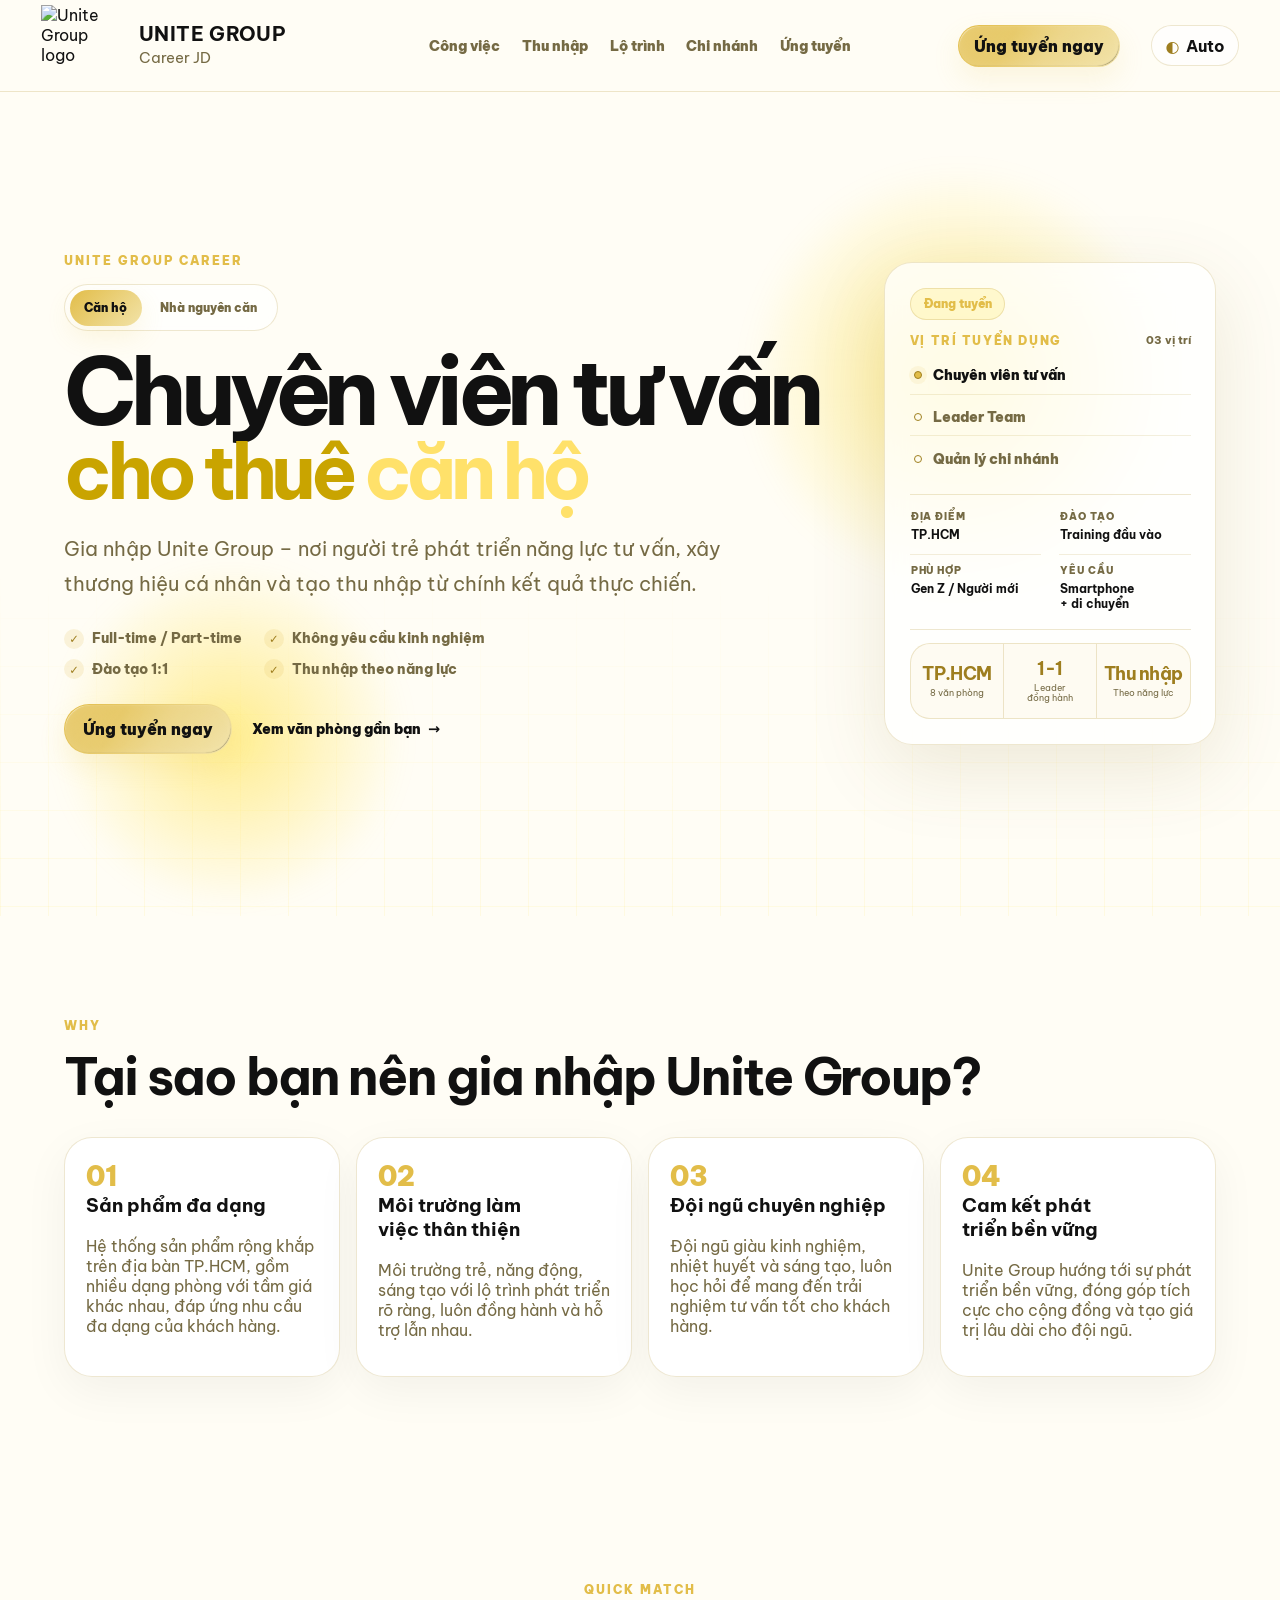
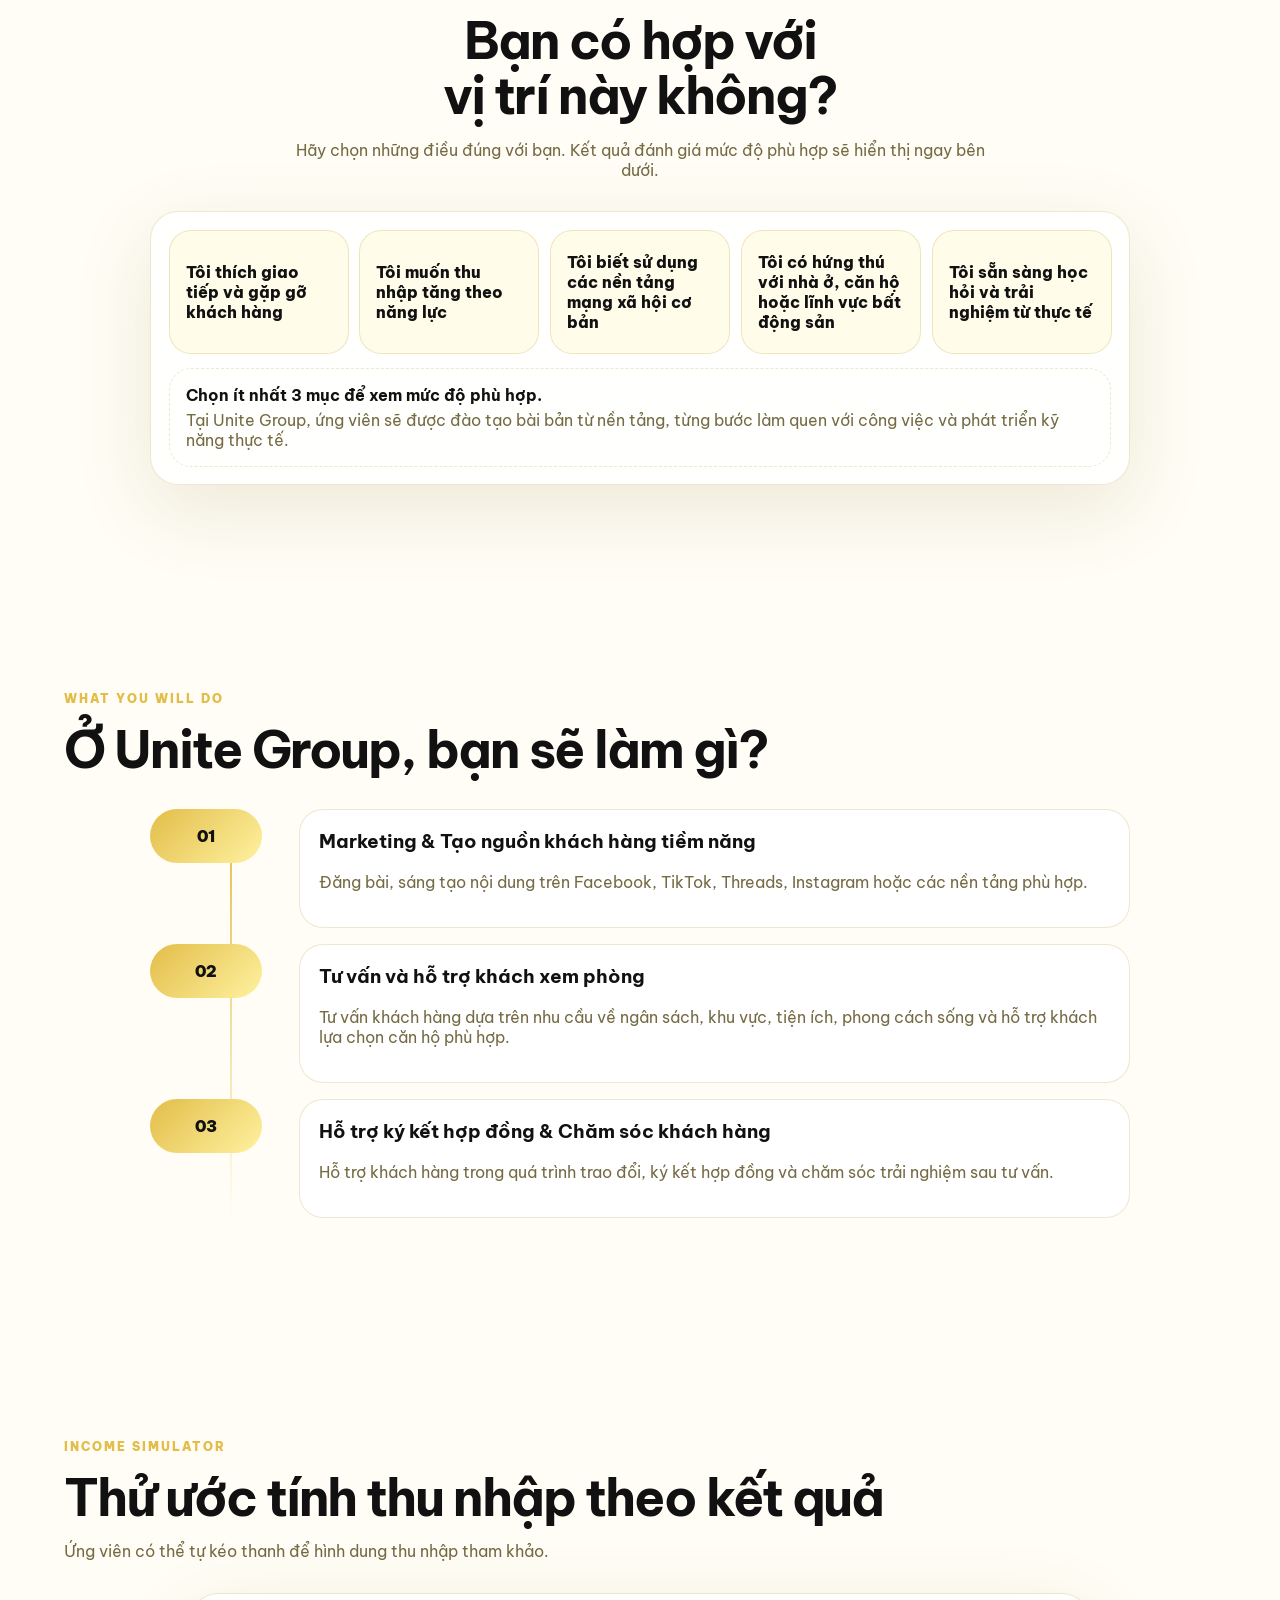
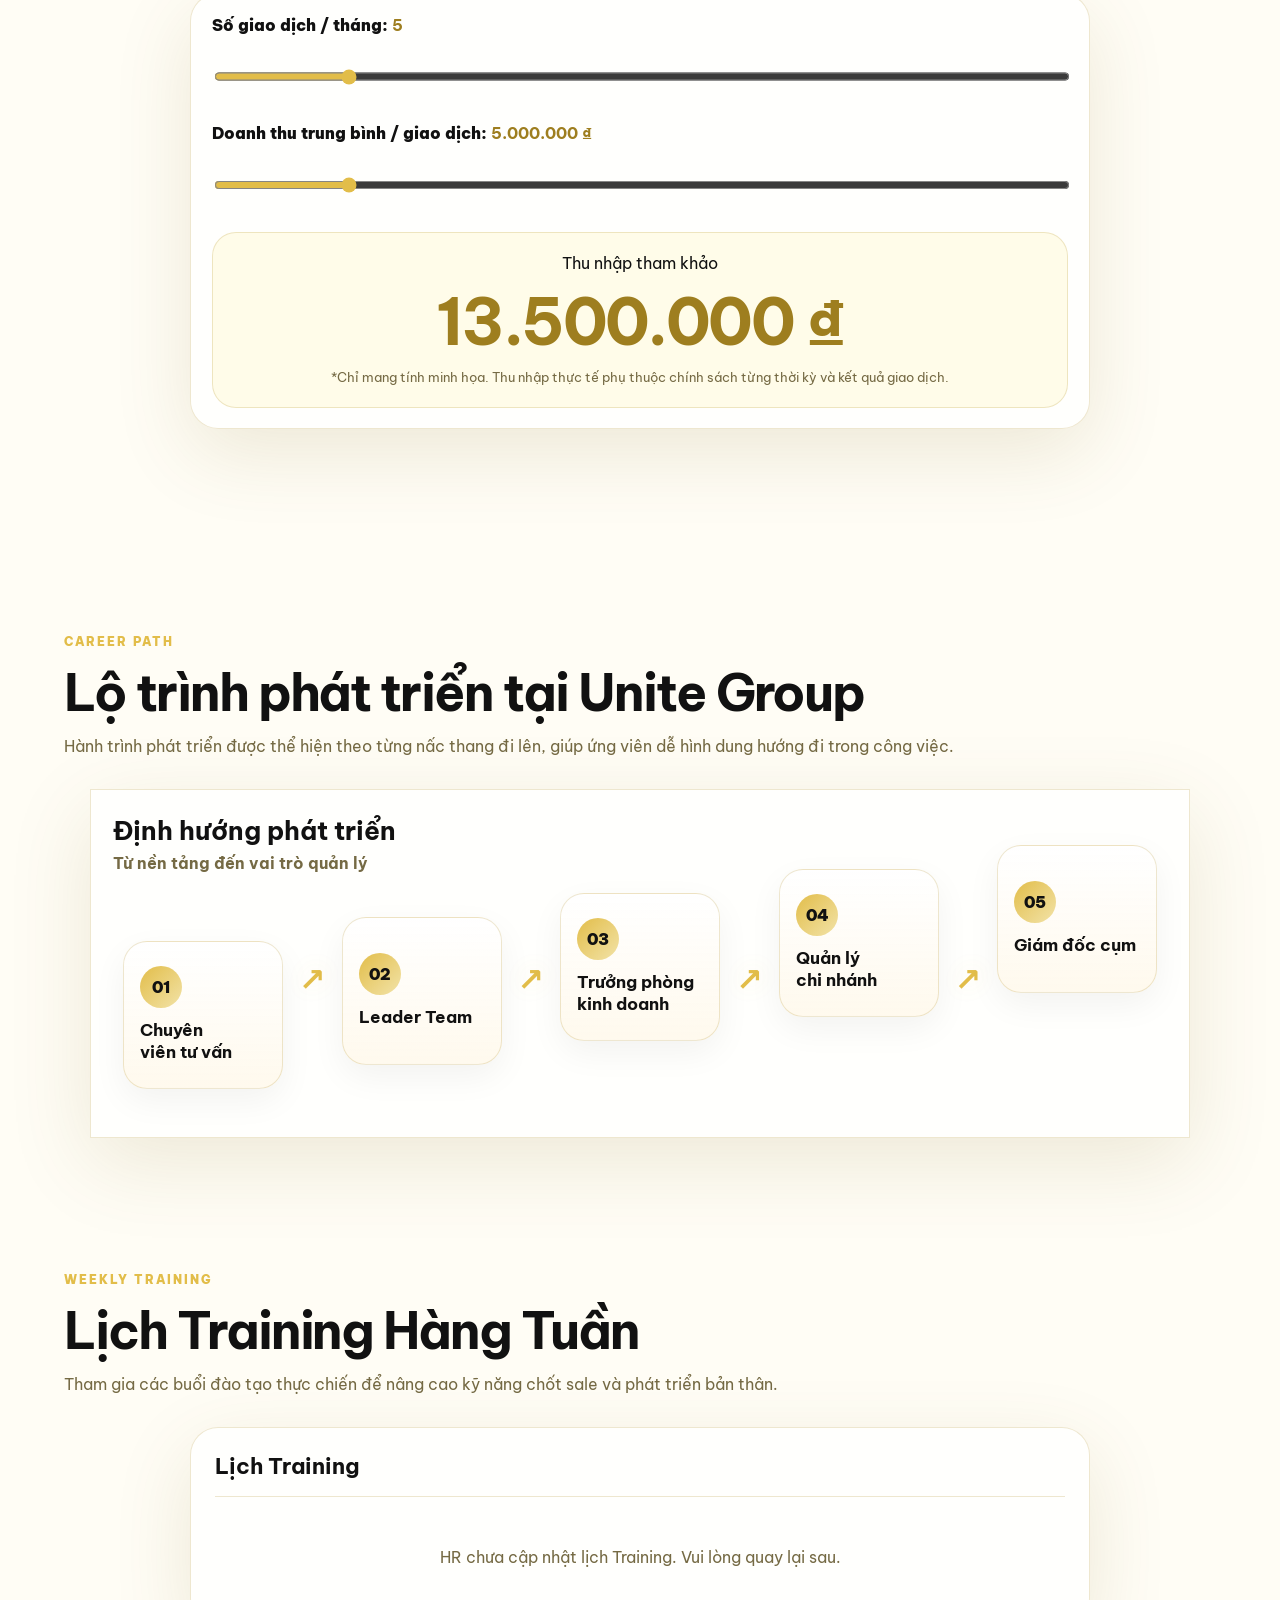
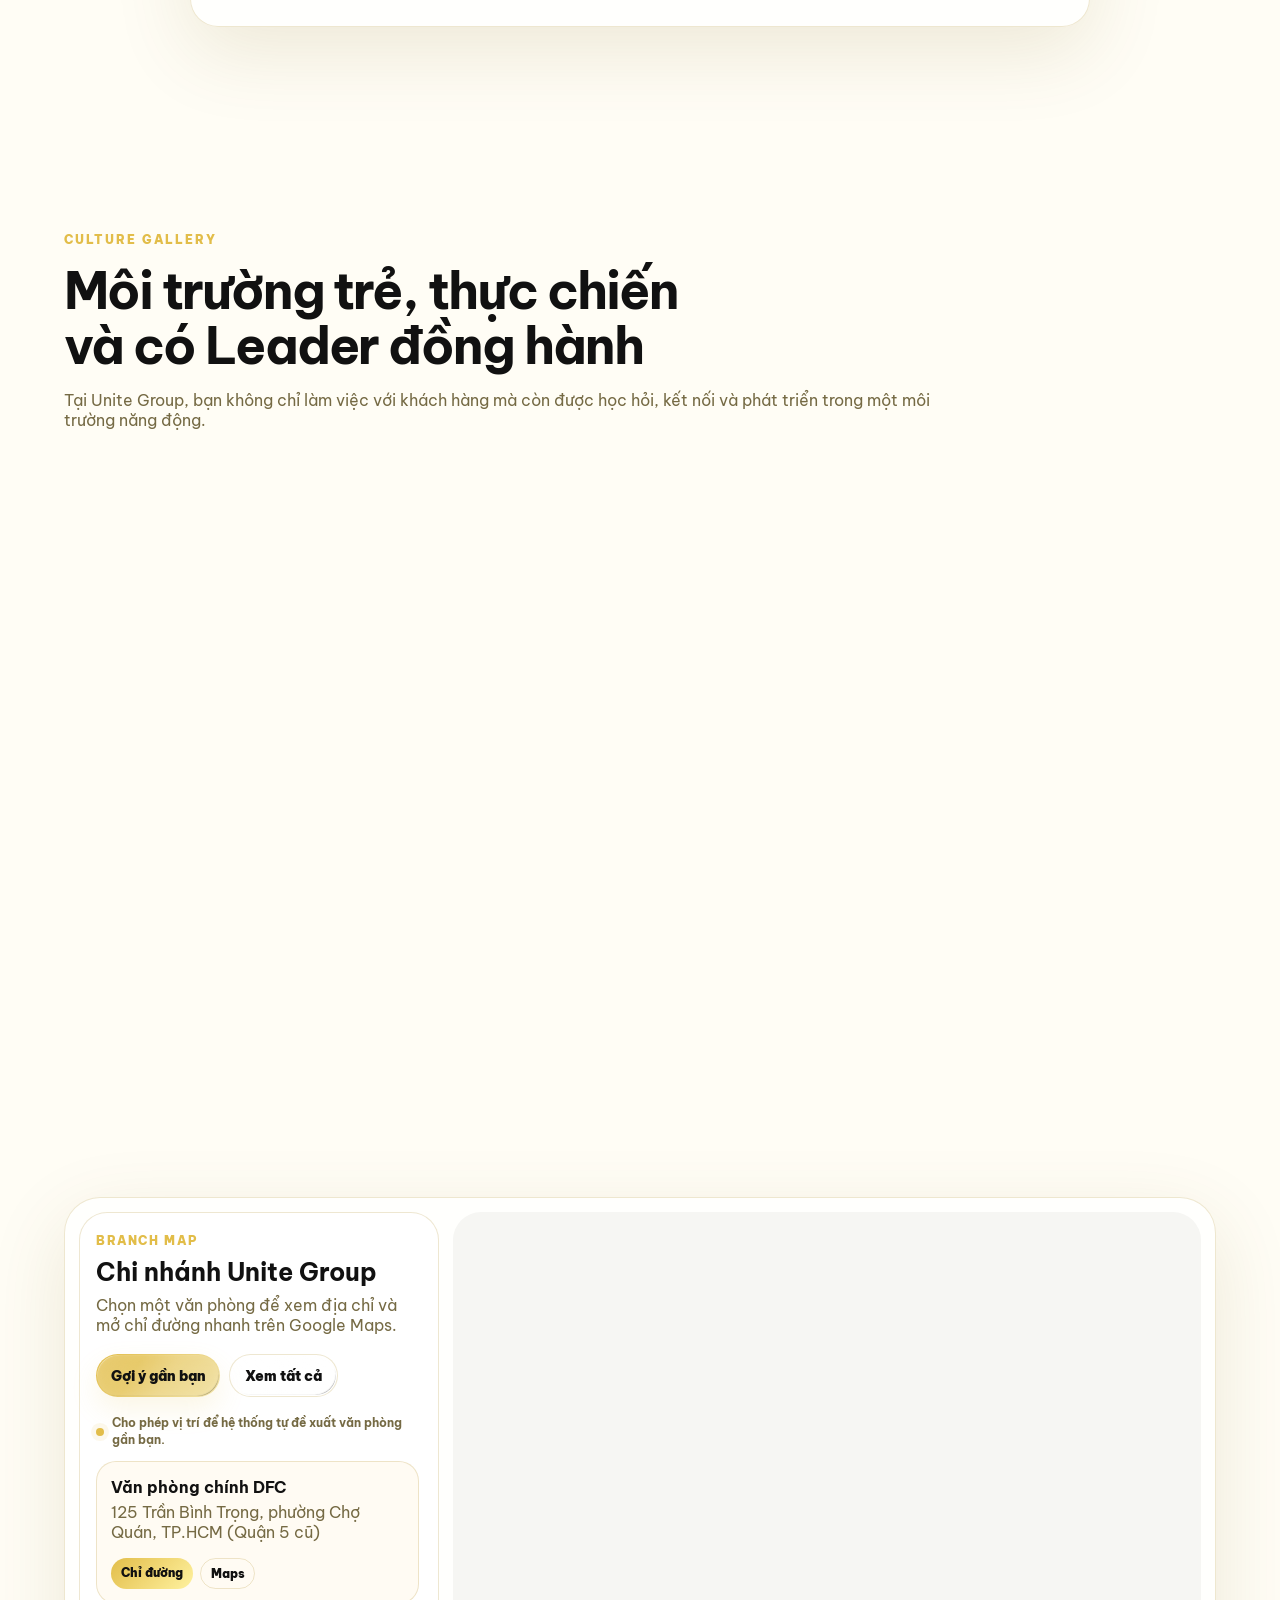
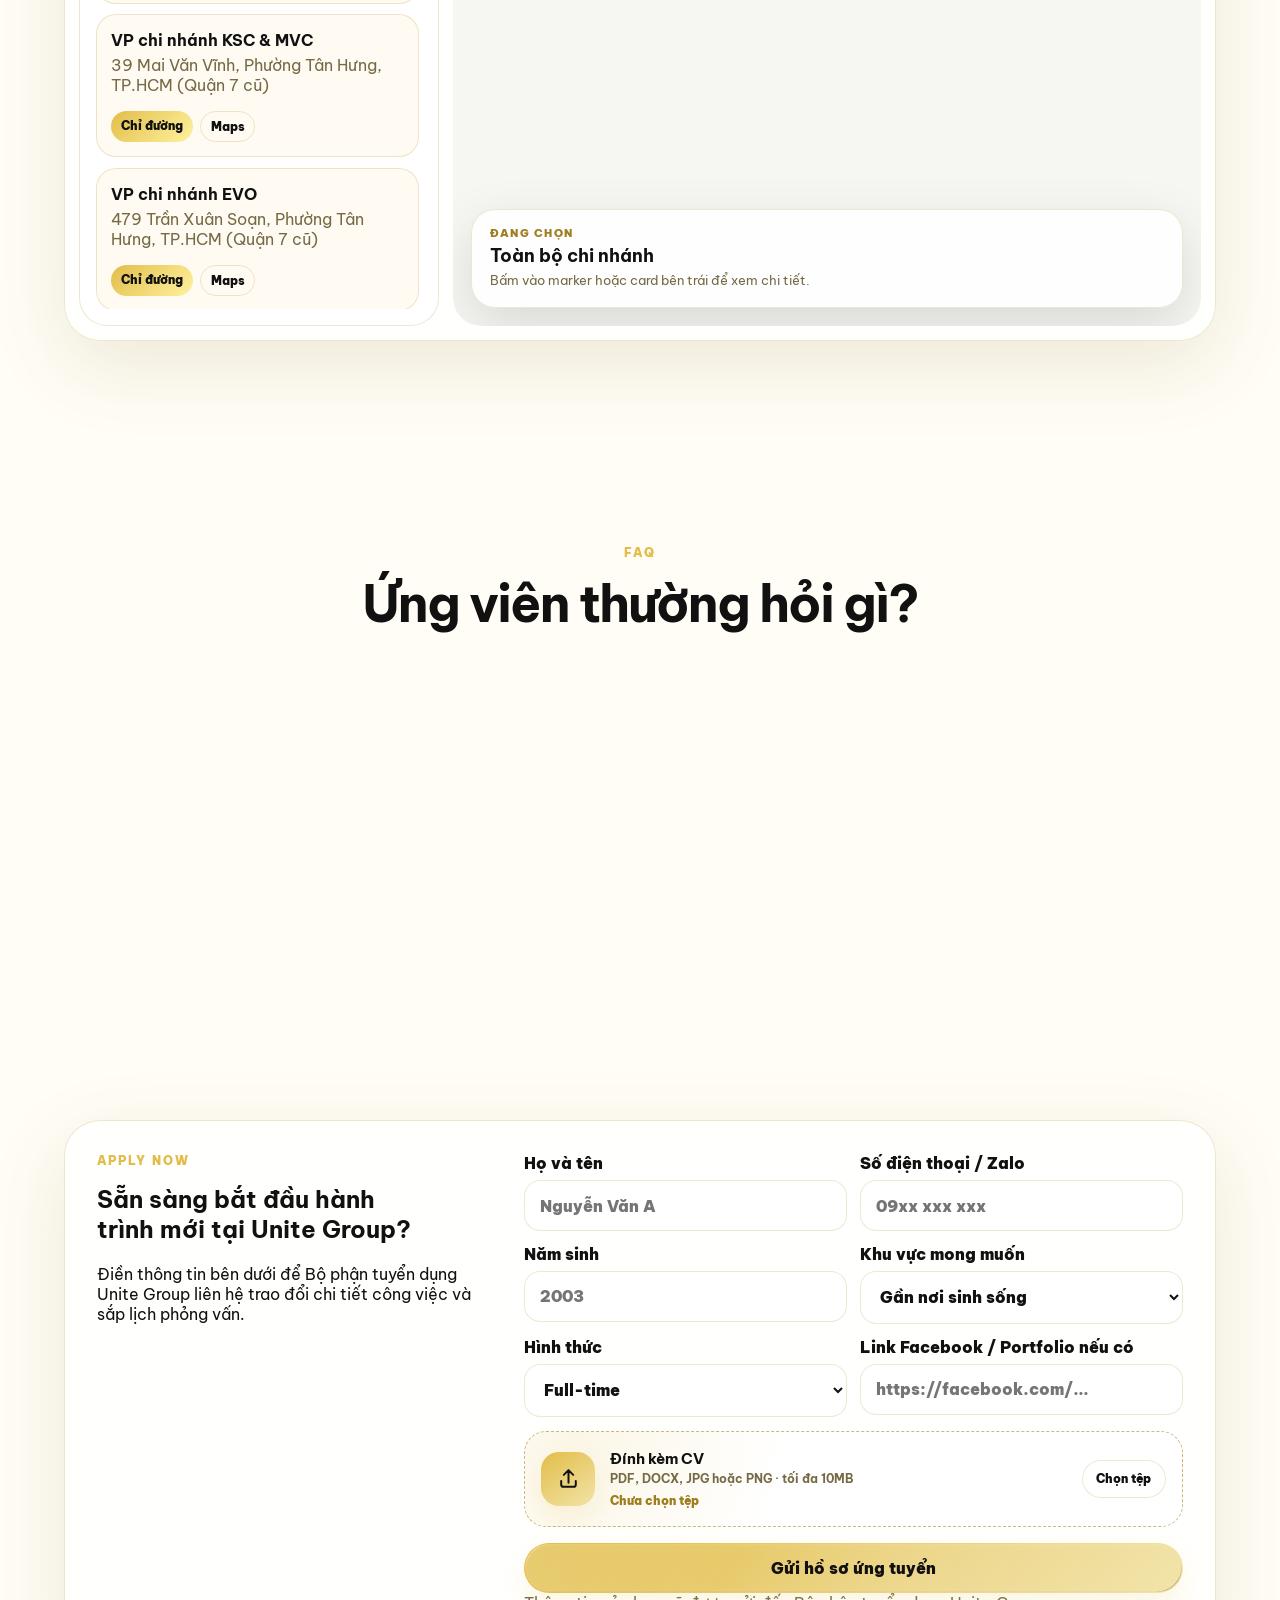
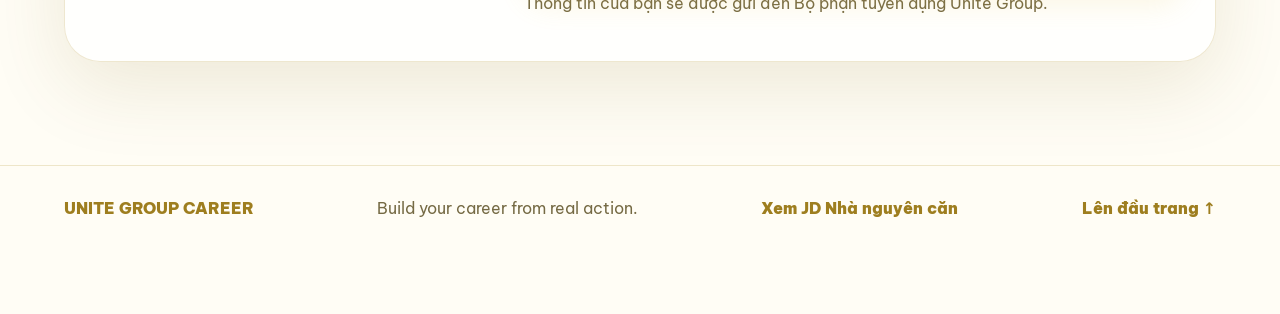
==== commit 3b8382bb: "Measure real glyph width and keep descenders visible in hero titles" ====
--- a/index.html
+++ b/index.html
@@ -313,7 +313,7 @@
   <script src="https://cdn.jsdelivr.net/npm/three@0.160.0/build/three.min.js"></script>
   <script src="js/blocks.js?v=1"></script>
   <script src="js/app.js?v=19"></script>
-<script src="js/text-fit.js?v=3"></script>
+<script src="js/text-fit.js?v=5"></script>
 
 </body>
 </html>
--- a/css/style.css
+++ b/css/style.css
@@ -1346,15 +1346,23 @@
 }
 
 /* Tu chon co chu khi CMS gan noi dung dai: xuong dong thay vi cat chu */
-.hero-title-color-match .title-line,
+.hero-title,
 .hero-title .title-line{
   max-width:100% !important;
+  overflow:visible !important;
+}
+/* cho du mot chut cho phan chu cham xuong duoi, tranh chu bi cat duoi dong */
+.hero-title .title-line{
+  padding-bottom:.08em;
+  margin-bottom:-.08em;
 }
 .title-line.fit-wrapped,
 [data-fit-text].fit-wrapped{
   white-space:normal !important;
   line-height:1.06 !important;
   letter-spacing:-.045em !important;
+  overflow-wrap:anywhere !important;
+  word-break:break-word !important;
   text-wrap:balance;
 }
 
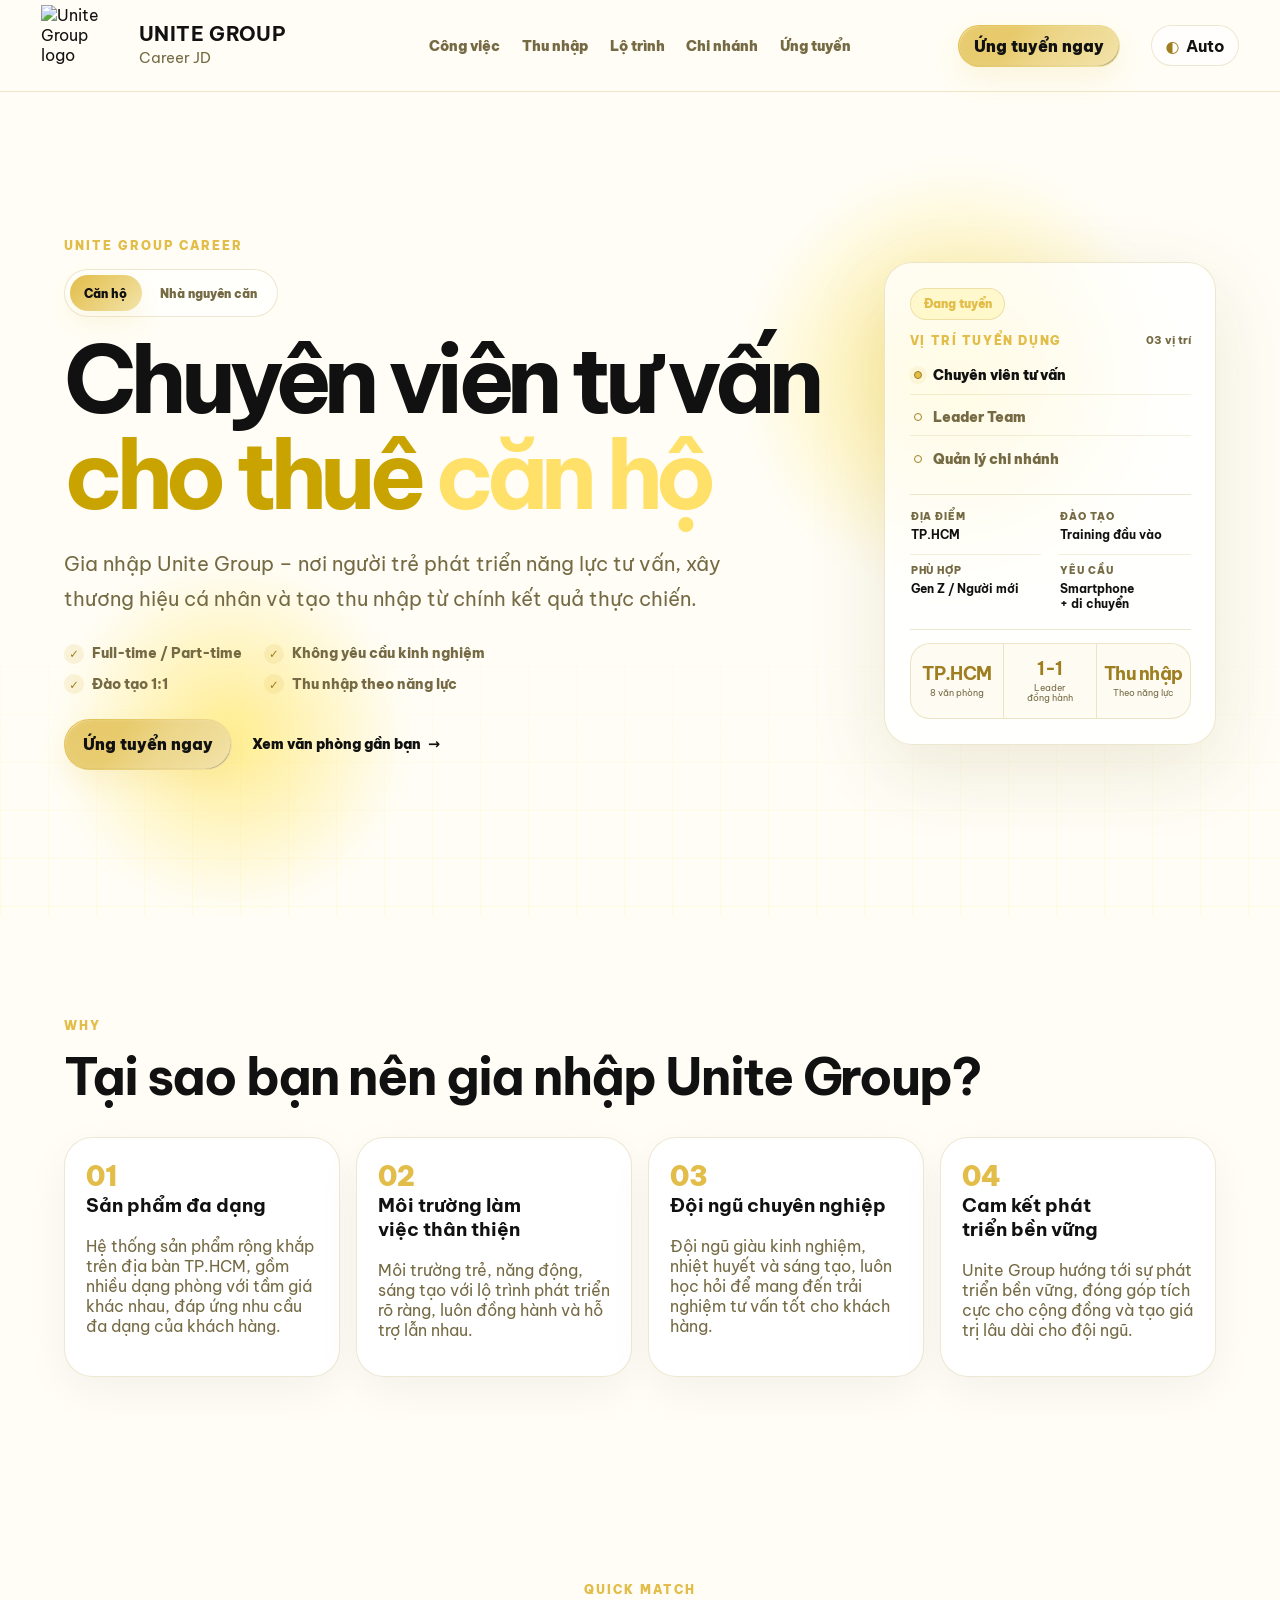
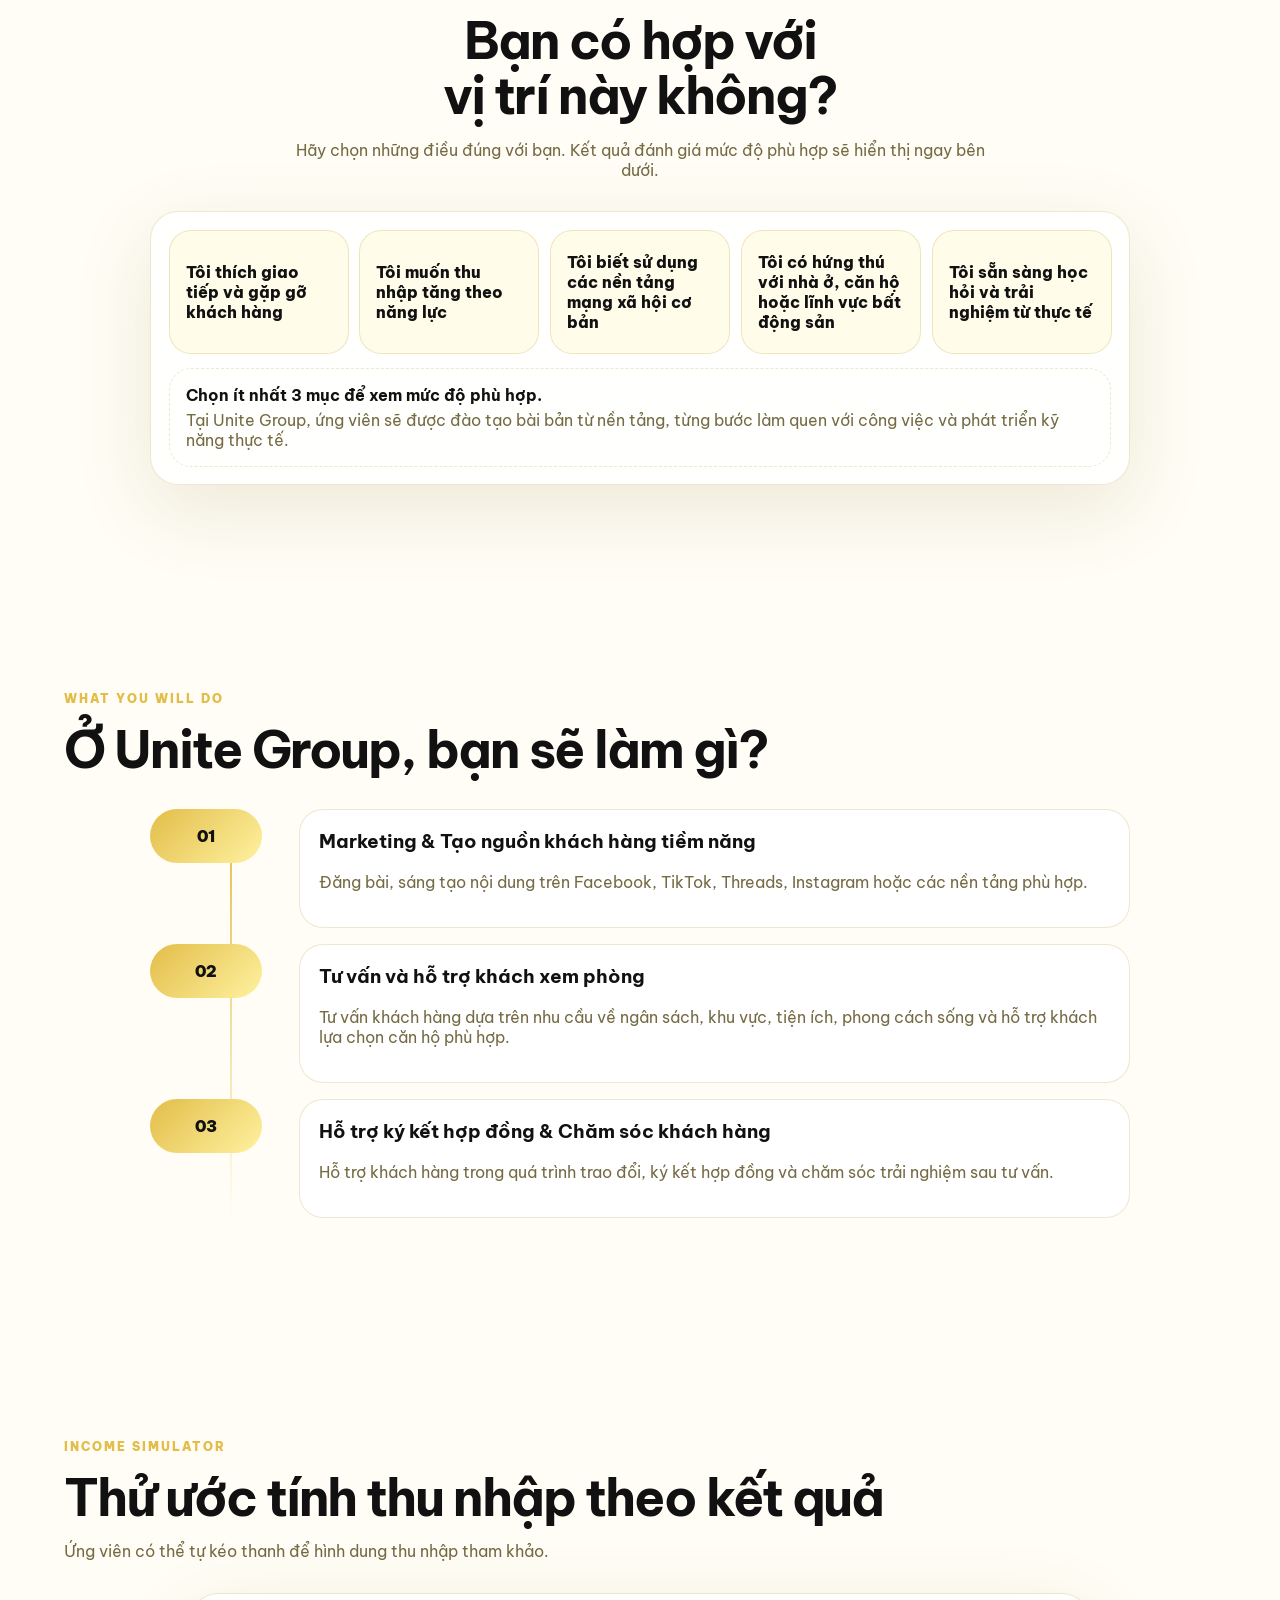
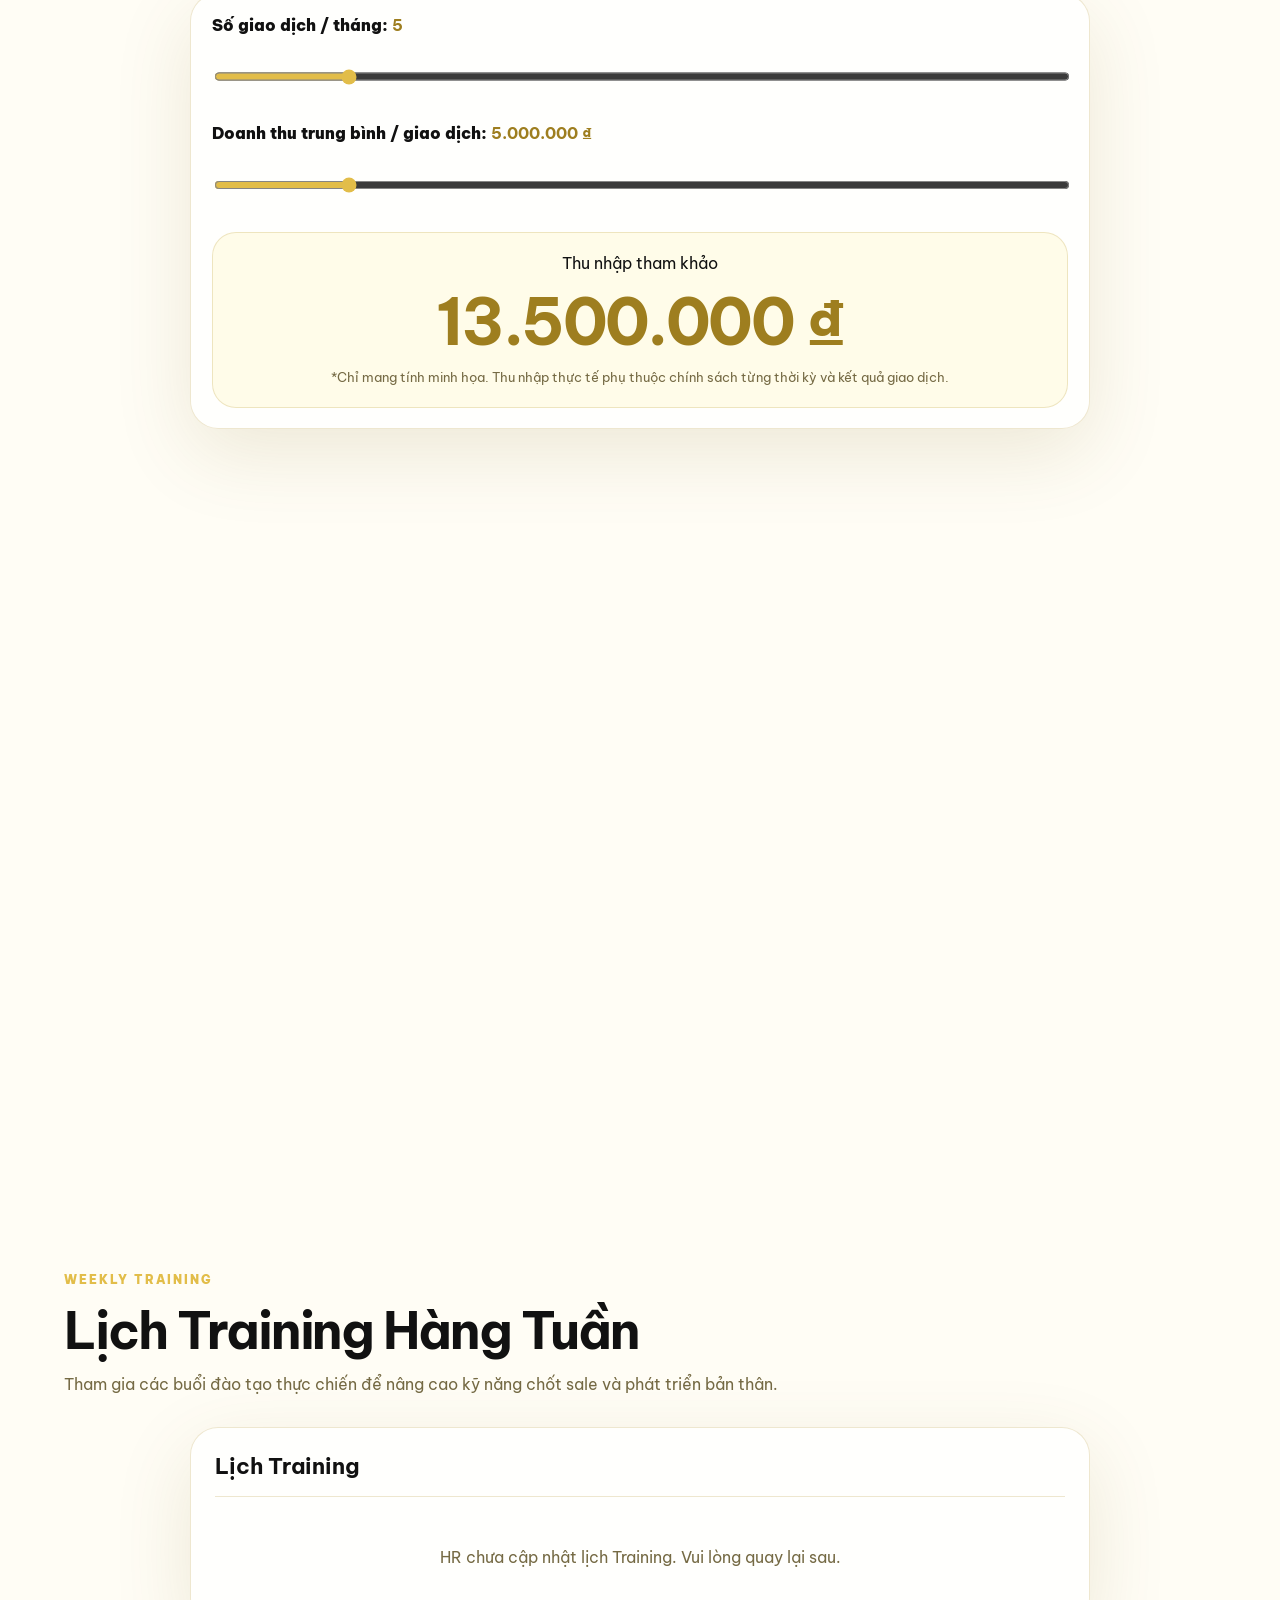
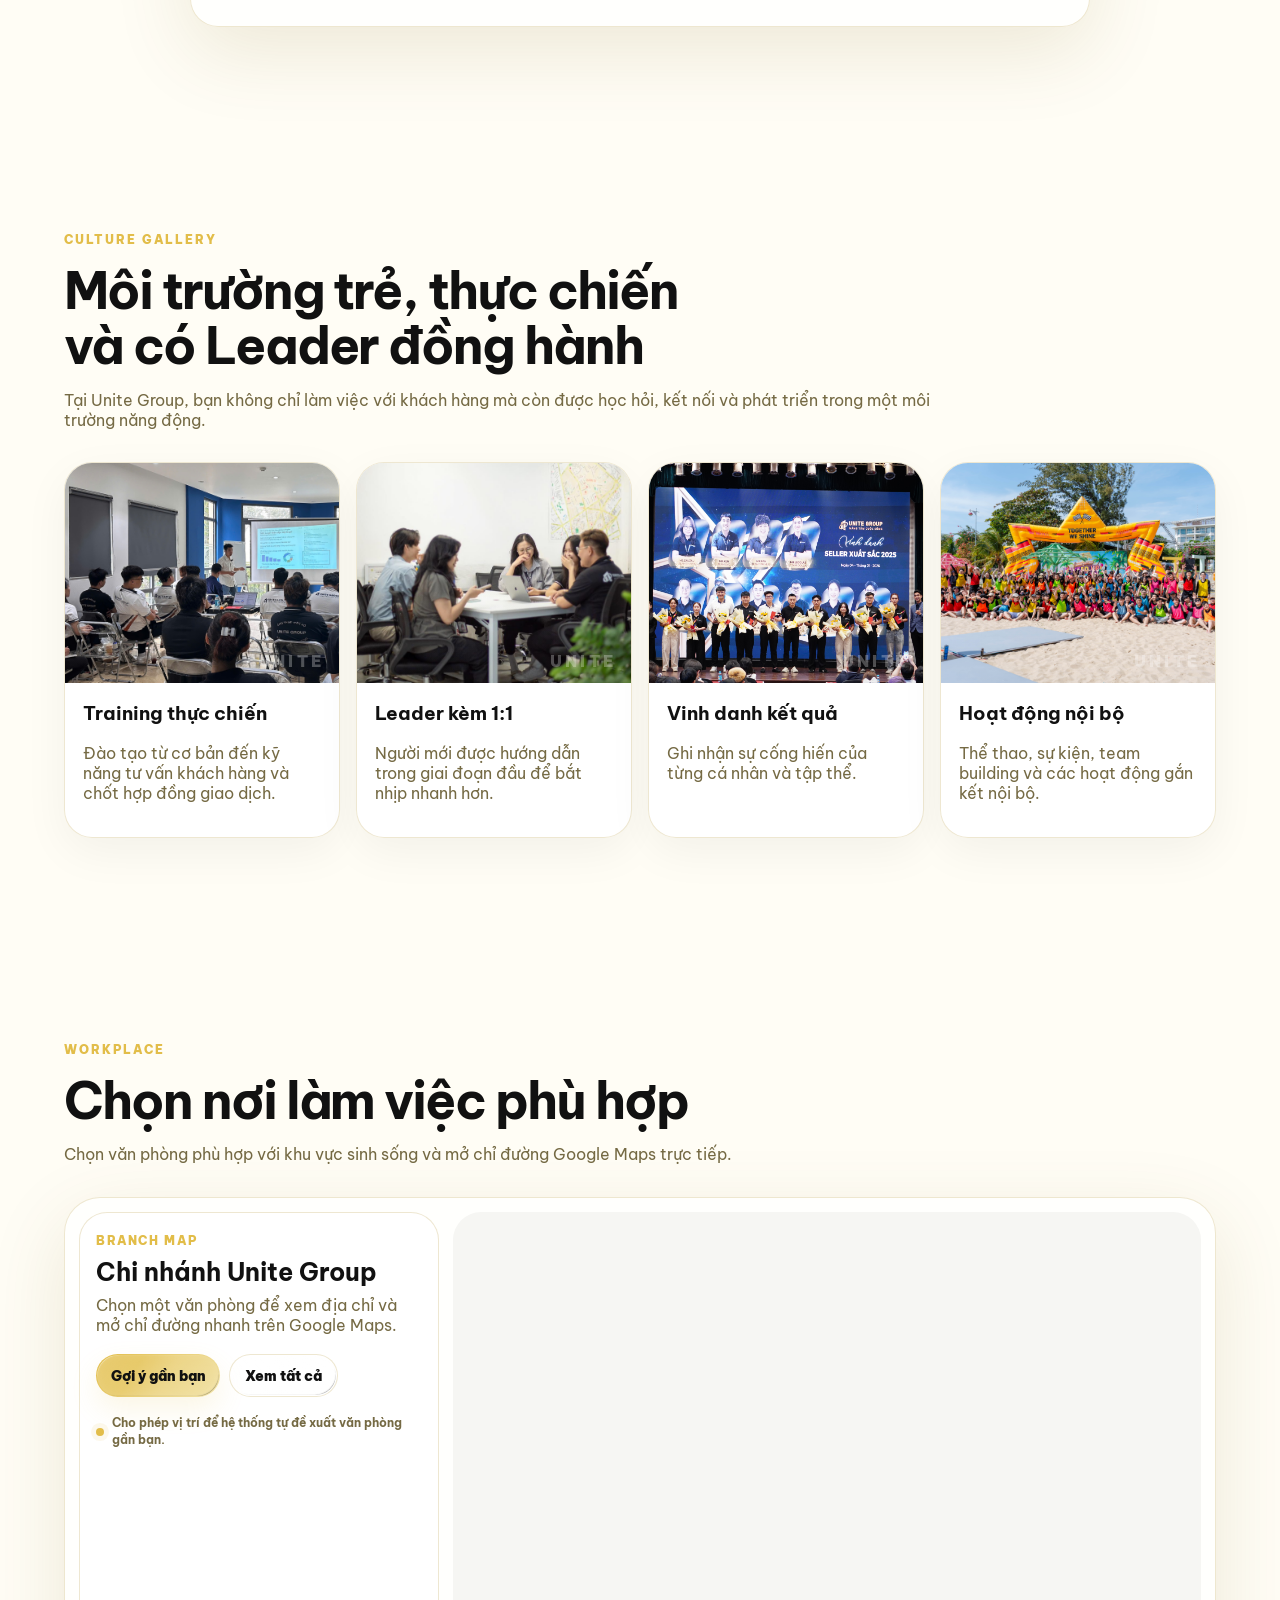
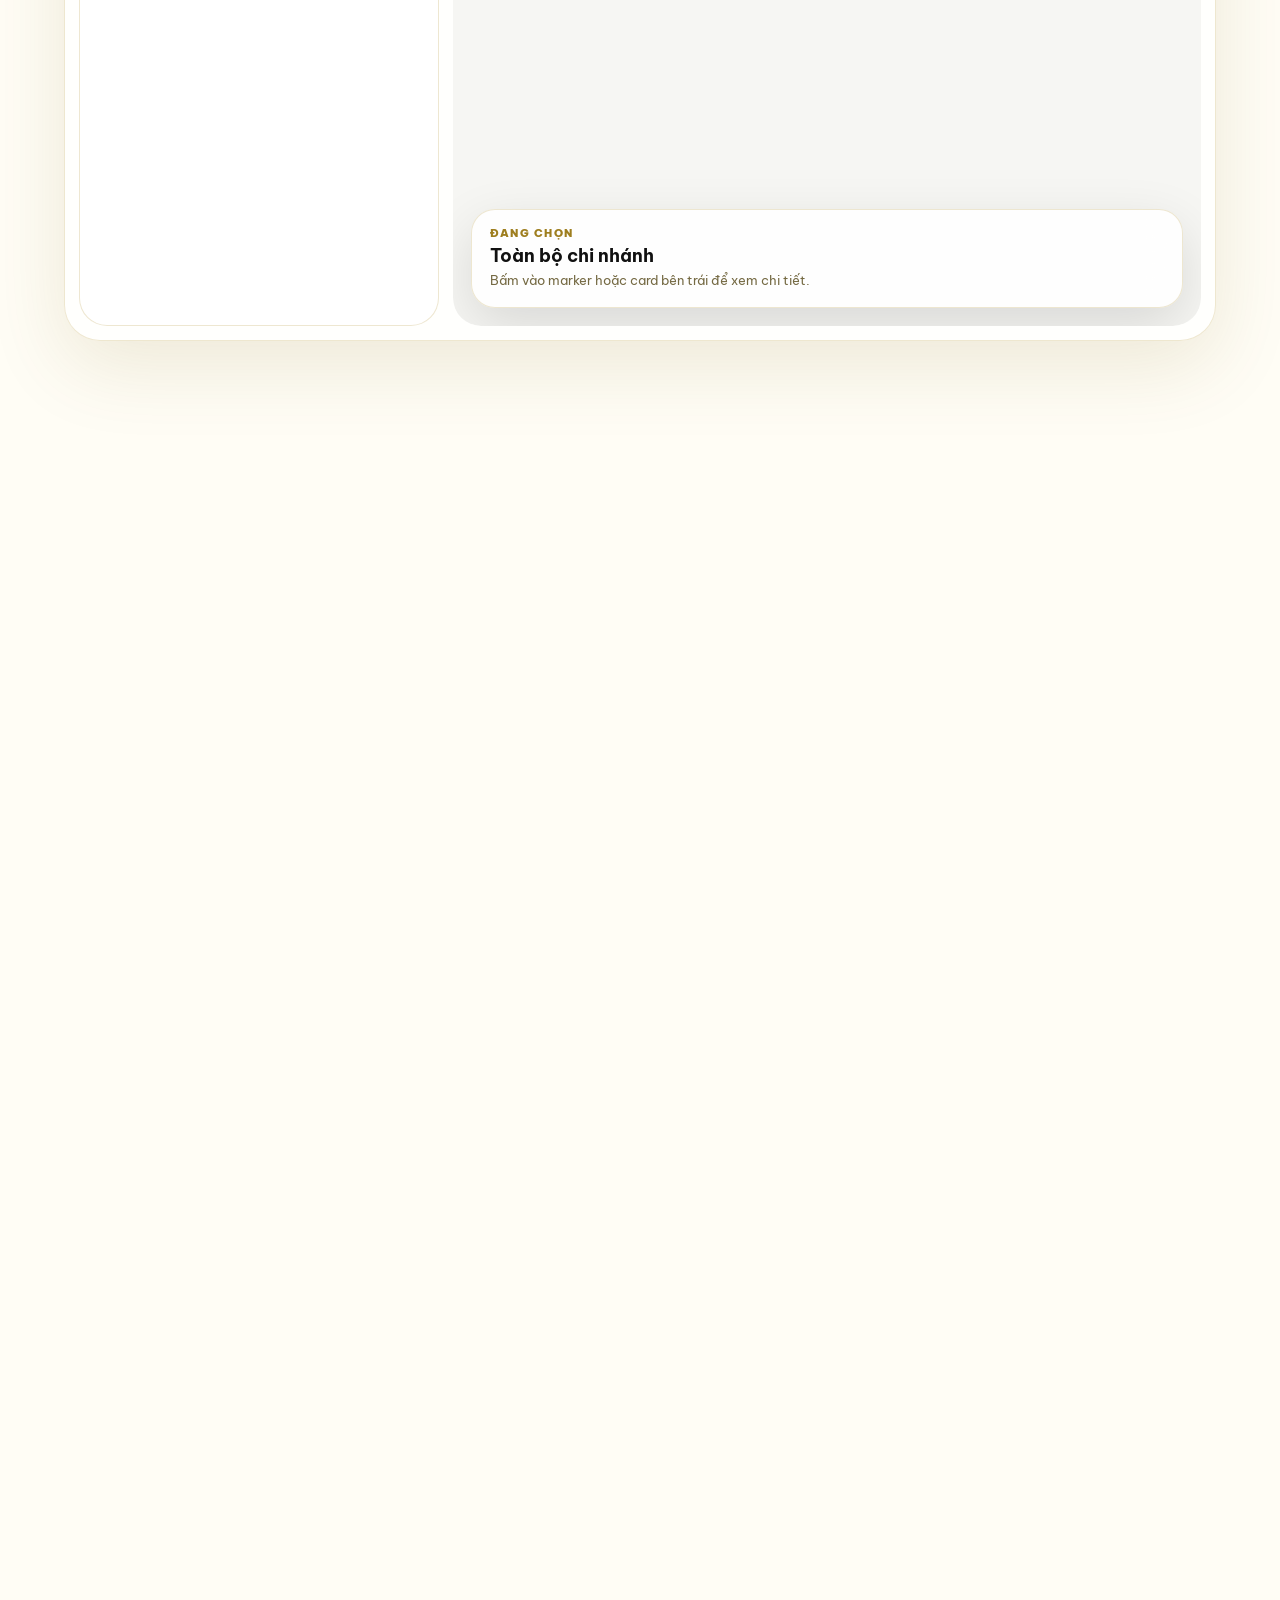
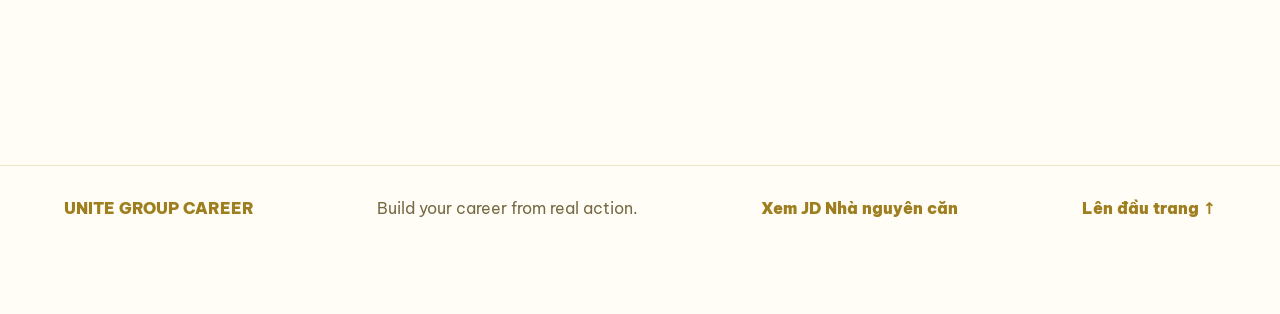
==== commit 361c8ef1: "Fix tiny hero text by measuring widest line and give descenders room" ====
--- a/index.html
+++ b/index.html
@@ -313,7 +313,7 @@
   <script src="https://cdn.jsdelivr.net/npm/three@0.160.0/build/three.min.js"></script>
   <script src="js/blocks.js?v=1"></script>
   <script src="js/app.js?v=19"></script>
-<script src="js/text-fit.js?v=5"></script>
+<script src="js/text-fit.js?v=6"></script>
 
 </body>
 </html>
--- a/css/style.css
+++ b/css/style.css
@@ -1314,7 +1314,7 @@
   flex-direction:column !important;
   gap:.02em !important;
   max-width:min(1080px, 94vw) !important;
-  line-height:.92 !important;
+  line-height:1 !important;
 }
 
 /* Reset old global h1 span gradient */
@@ -1351,6 +1351,10 @@
   max-width:100% !important;
   overflow:visible !important;
 }
+.hero-title .title-line{
+  line-height:1;
+}
+
 /* cho du mot chut cho phan chu cham xuong duoi, tranh chu bi cat duoi dong */
 .hero-title .title-line{
   padding-bottom:.08em;
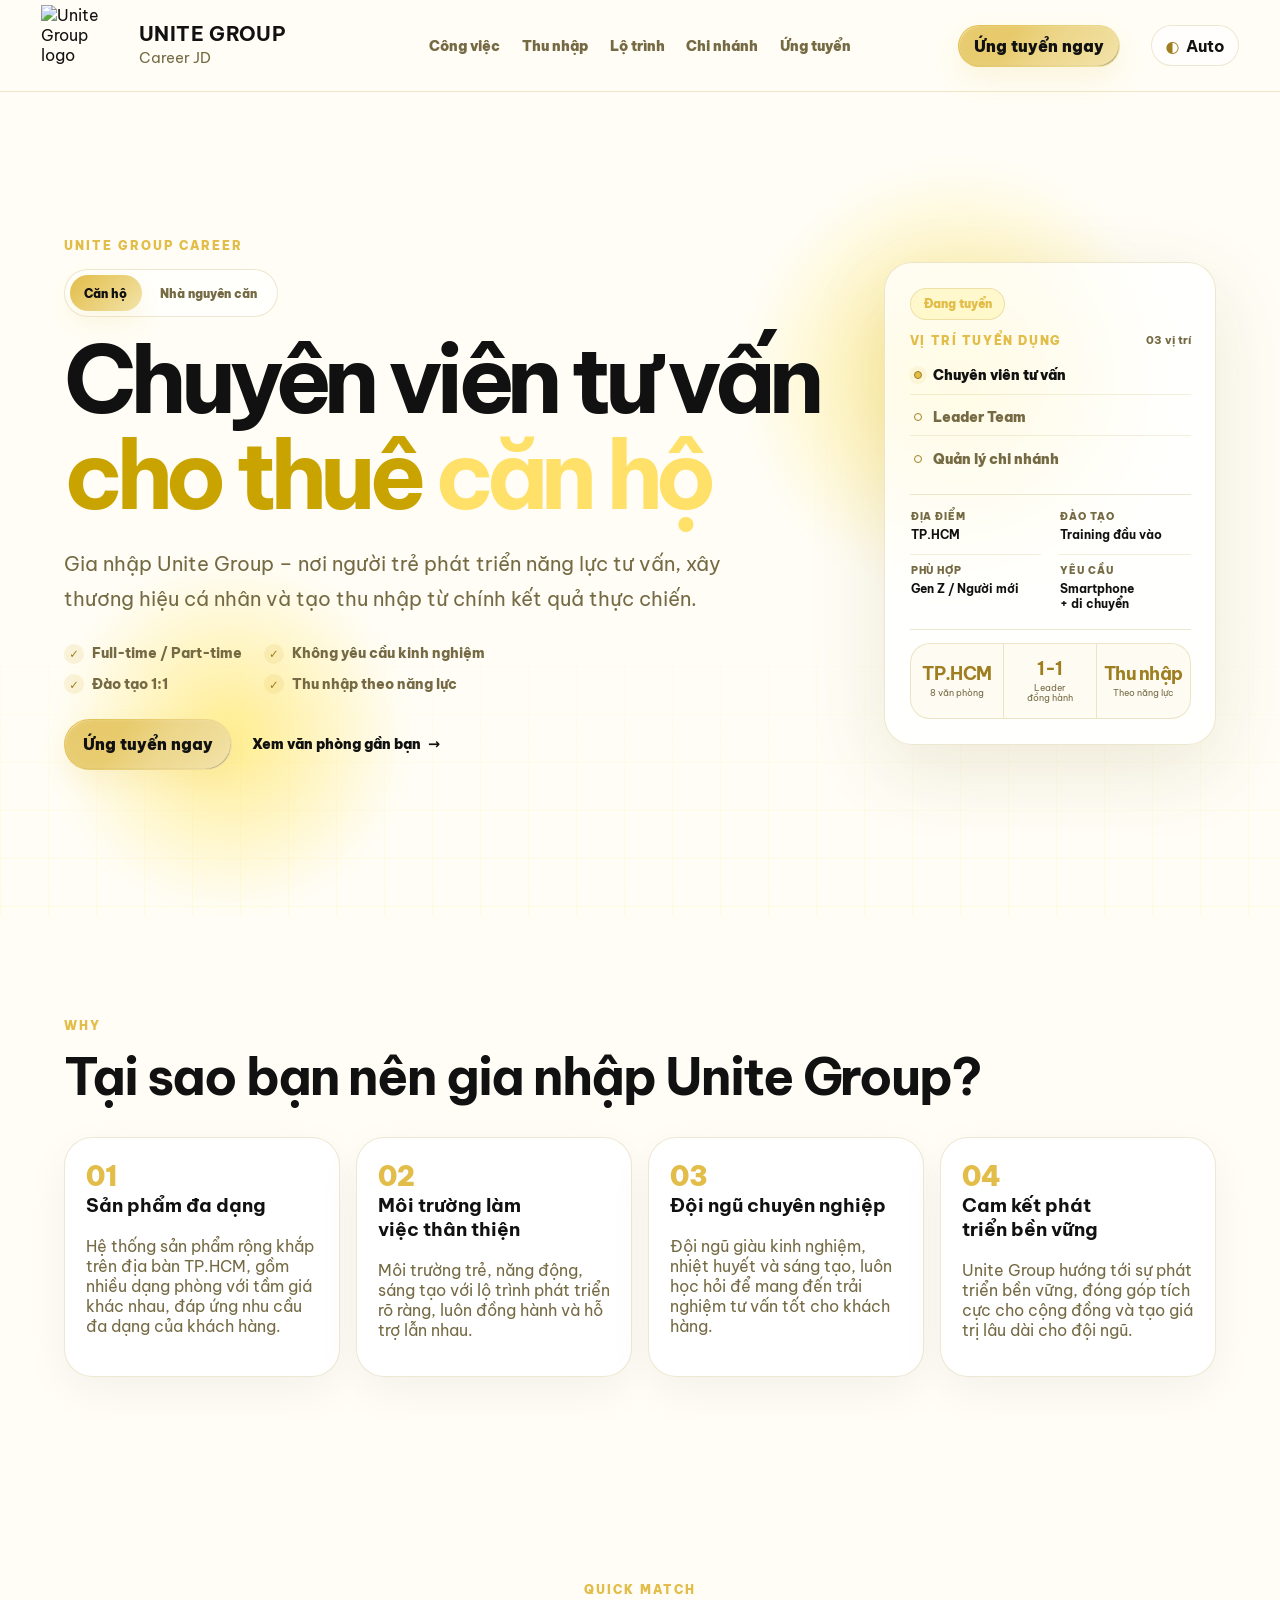
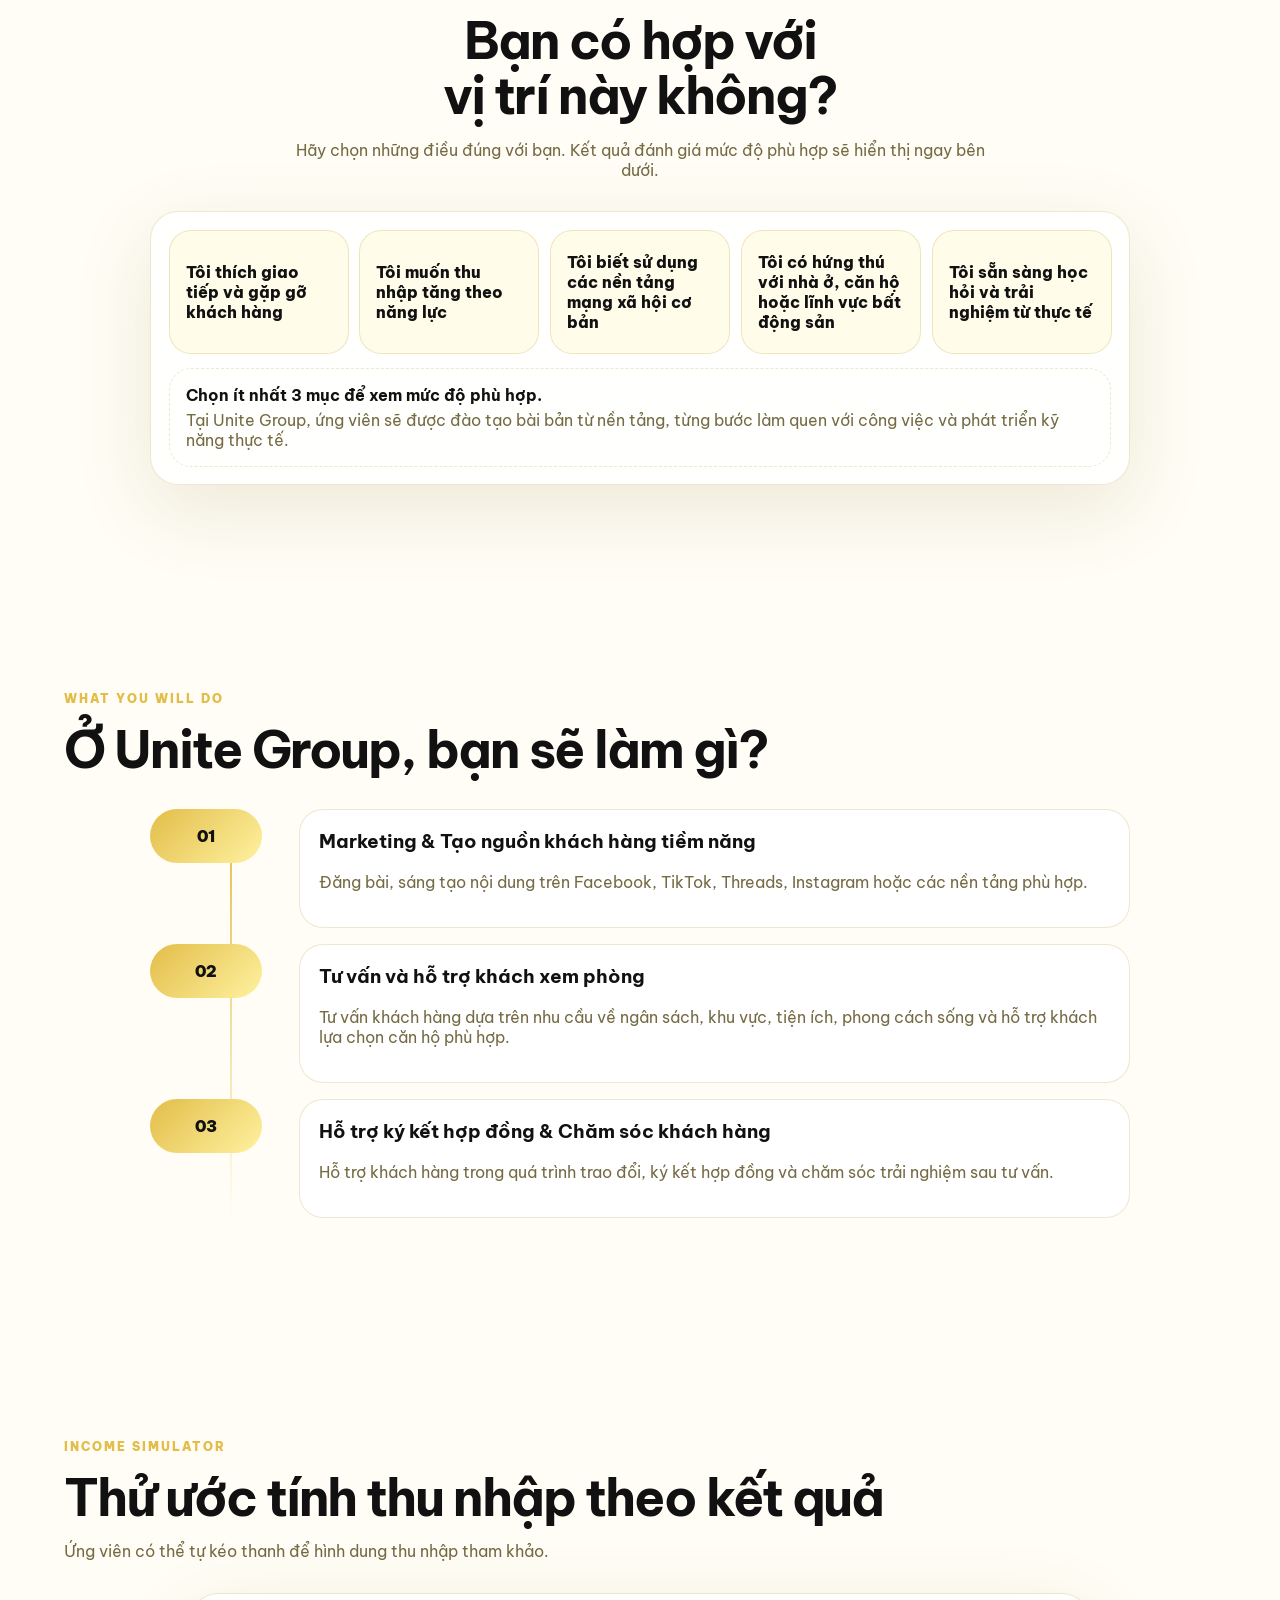
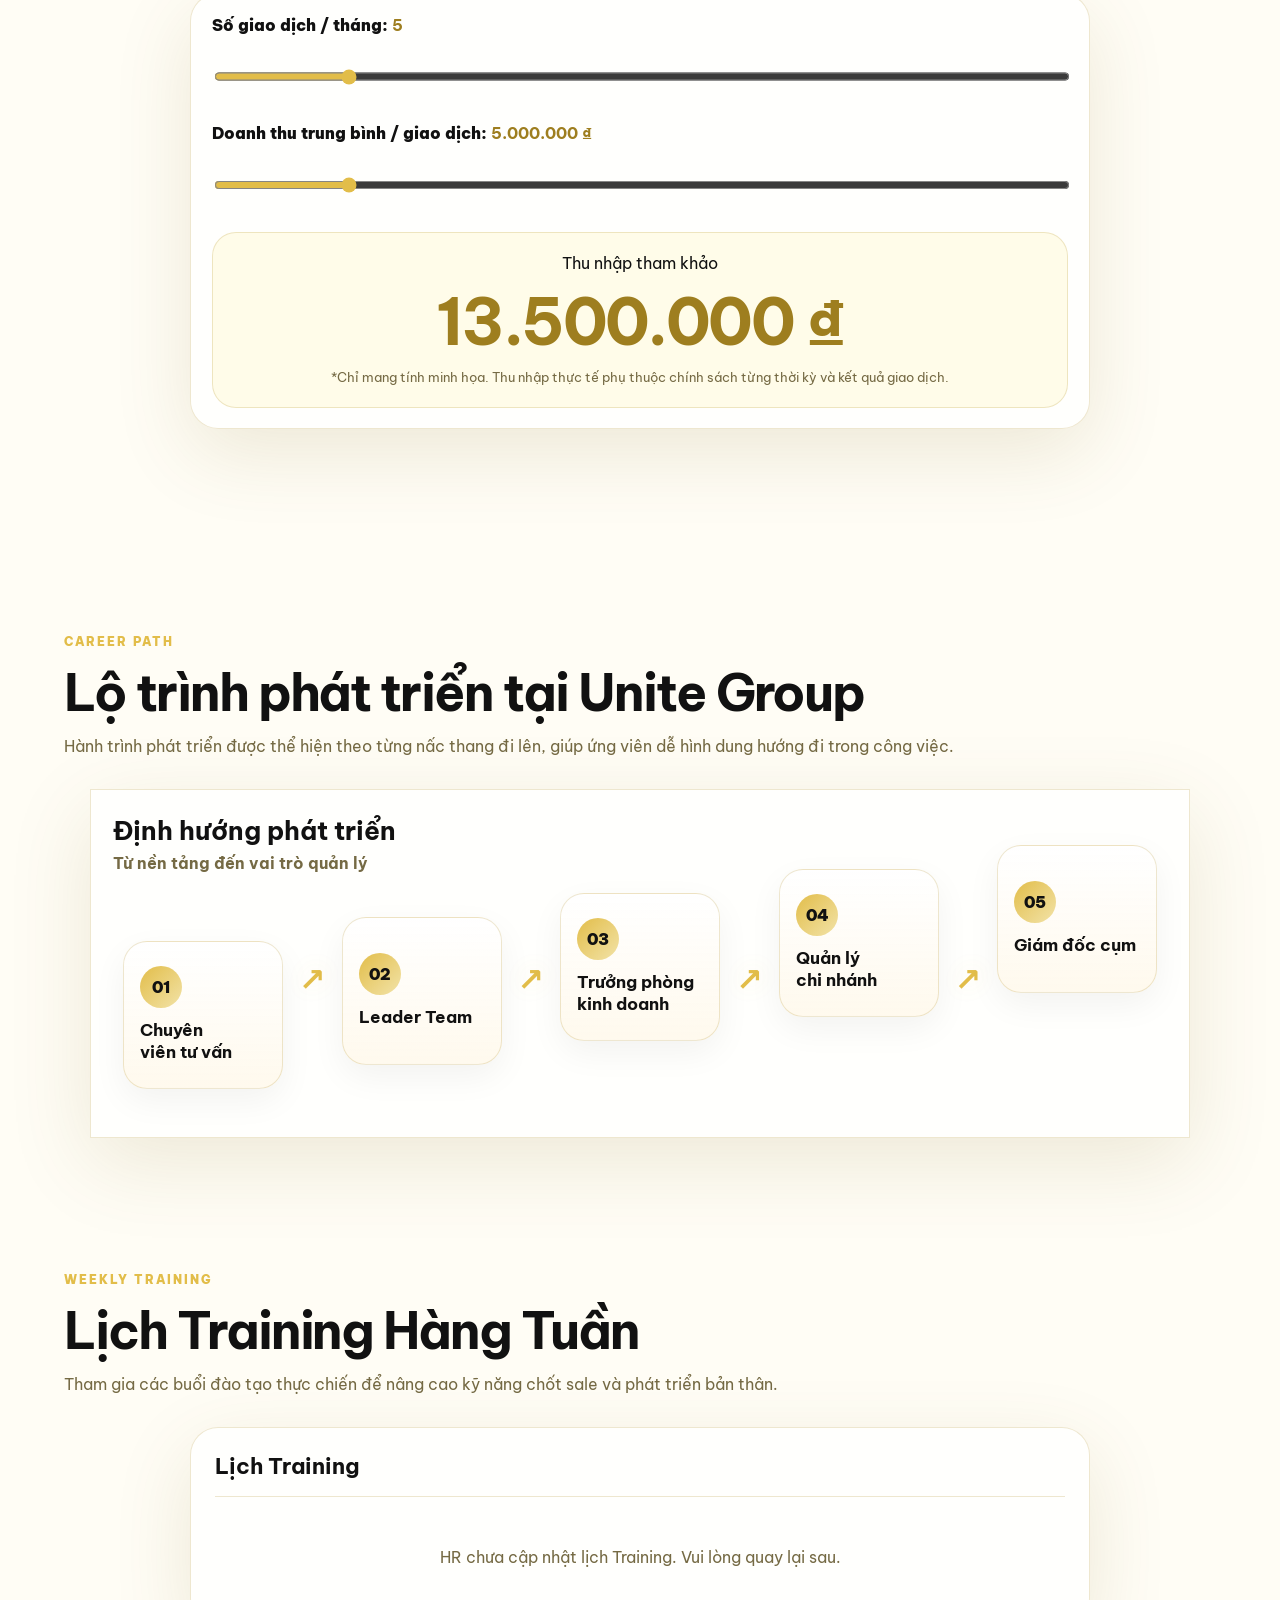
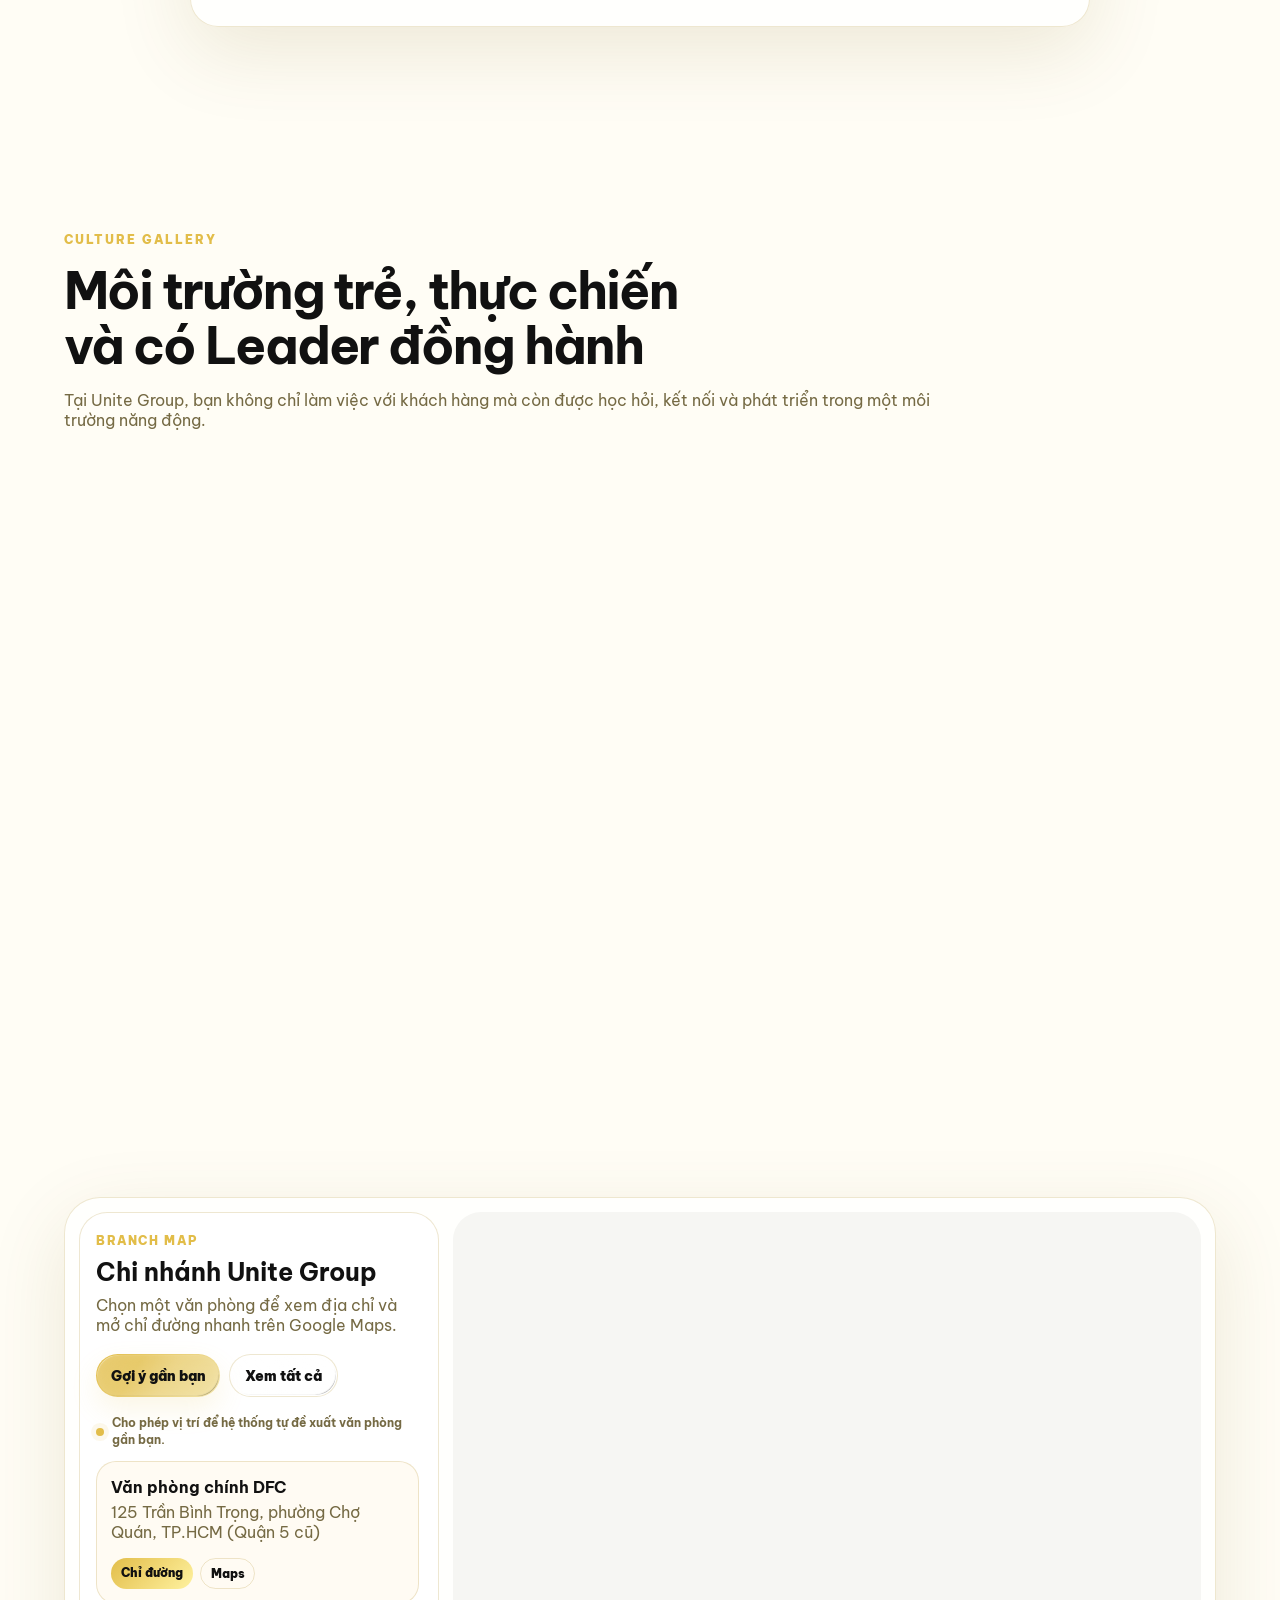
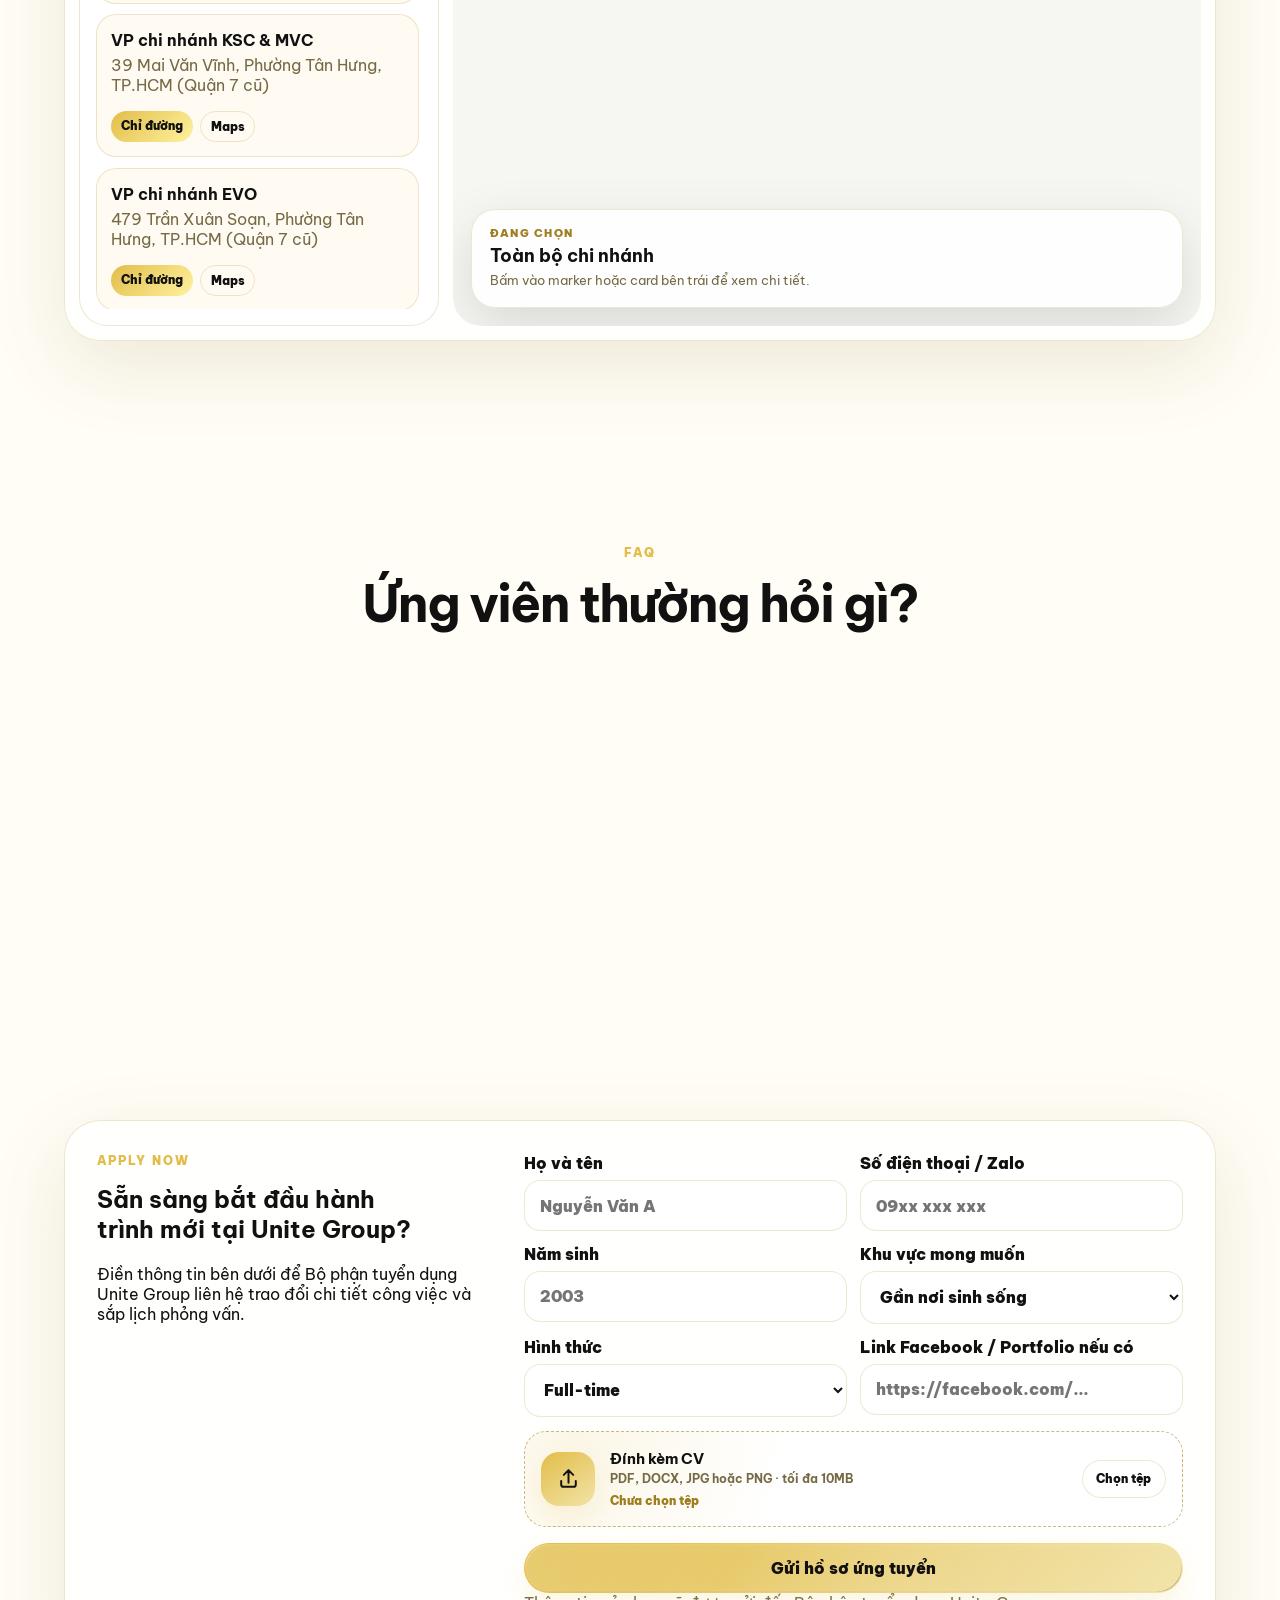
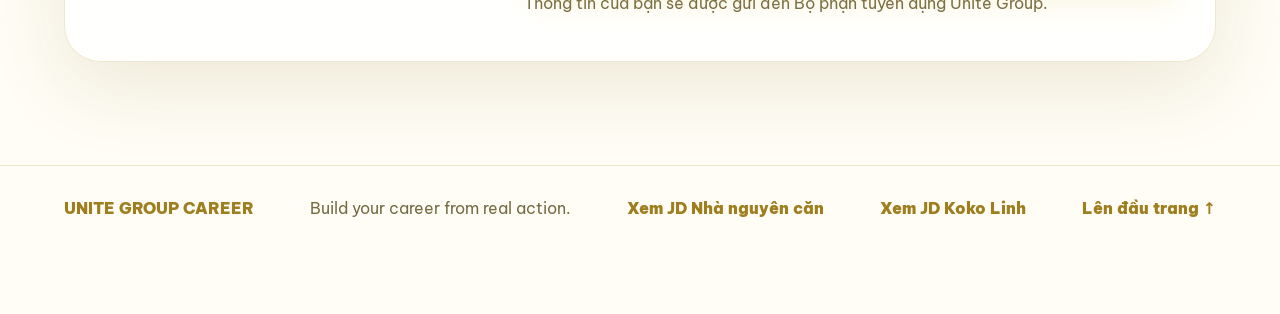
==== commit fab675a0: "Add Koko Linh Content Writer JD page + fix Apps Script sheet errors" ====
--- a/index.html
+++ b/index.html
@@ -295,7 +295,7 @@
     </section>
   </main>
 
-  <footer class="site-footer"><strong data-cms="text_111">UNITE GROUP CAREER</strong><span data-cms="text_112">Build your career from real action.</span><a href="nha-nguyen-can.html" data-cms="text_113">Xem JD Nhà nguyên căn</a><a href="#top" data-cms="text_114">Lên đầu trang ↑</a></footer>
+  <footer class="site-footer"><strong data-cms="text_111">UNITE GROUP CAREER</strong><span data-cms="text_112">Build your career from real action.</span><a href="nha-nguyen-can.html" data-cms="text_113">Xem JD Nhà nguyên căn</a><a href="koko-linh.html">Xem JD Koko Linh</a><a href="#top" data-cms="text_114">Lên đầu trang ↑</a></footer>
   
   <nav class="desktop-floating-menu" aria-label="Menu nhanh trên màn hình">
     <a href="#job" data-cms="text_115">Công việc</a>
--- a/css/style.css
+++ b/css/style.css
@@ -3160,3 +3160,371 @@
 
 /* Repeatable CMS content */
 .journey-track.cms-flexible{grid-template-columns:repeat(auto-fit,minmax(170px,1fr))!important;align-items:stretch!important;padding-bottom:1rem!important}.journey-track.cms-flexible .journey-arrow{display:none}.journey-track.cms-flexible .journey-step{transform:none!important}.hero-facts:has(>div:nth-child(5)),.hero-metrics:has(>div:nth-child(4)){grid-template-columns:repeat(auto-fit,minmax(130px,1fr))!important}
+
+/* Text khong bao gio bi cat: do dong dai nhat, cho du duoi va ben phai */
+@media (max-width:600px){
+  .hero-highlights{grid-template-columns:1fr !important}
+}
+.hero-highlights span{min-width:0;overflow-wrap:anywhere}
+
+
+/* ========================================================
+   KOKO LINH - CONTENT WRITER & CREATOR PAGE
+   Reuses the shared gold design system, adds the channel /
+   salary / requirements blocks that only this JD needs.
+   ======================================================== */
+.koko-page .koko-hero-title{
+  font-size:clamp(2.6rem,5.6vw,5.6rem) !important;
+}
+
+/* --- Two channels --- */
+.channel-grid{
+  display:grid;
+  grid-template-columns:repeat(2,minmax(0,1fr));
+  gap:1rem;
+  max-width:1180px;
+  margin:0 auto;
+}
+
+.channel-card{
+  position:relative;
+  display:flex;
+  flex-direction:column;
+  gap:.6rem;
+  padding:clamp(1.2rem,2.6vw,1.9rem);
+  border:1px solid var(--line);
+  border-radius:var(--radius);
+  background:linear-gradient(180deg,color-mix(in srgb,var(--surface) 88%,transparent),color-mix(in srgb,var(--surface-2) 92%,transparent));
+  box-shadow:var(--shadow);
+  overflow:hidden;
+}
+
+.channel-card:before{
+  content:'';
+  position:absolute;
+  inset:0 0 auto 0;
+  height:4px;
+  background:linear-gradient(90deg,var(--gold),var(--gold-soft),var(--gold-deep));
+}
+
+.channel-tag{
+  display:inline-flex;
+  width:max-content;
+  padding:.36rem .72rem;
+  border:1px solid var(--line);
+  border-radius:999px;
+  background:rgba(255,215,0,.12);
+  color:var(--gold-deep);
+  font-size:.72rem;
+  font-weight:900;
+  text-transform:uppercase;
+  letter-spacing:.1em;
+}
+
+html[data-theme='dark'] .channel-tag{color:var(--gold)}
+
+.channel-card h3{
+  margin:0;
+  font-size:clamp(1.5rem,2.6vw,2.1rem);
+  line-height:1.14;
+  letter-spacing:-.03em;
+}
+
+.channel-goal{
+  margin:0;
+  color:var(--muted);
+  line-height:1.68;
+}
+
+.channel-list{
+  display:grid;
+  gap:.5rem;
+  margin:.3rem 0 0;
+  padding:0;
+  list-style:none;
+}
+
+.channel-list li{
+  position:relative;
+  padding-left:1.5rem;
+  color:var(--muted);
+  font-size:.94rem;
+  line-height:1.6;
+}
+
+.channel-list li:before{
+  content:'';
+  position:absolute;
+  left:.1rem;
+  top:.58em;
+  width:8px;
+  height:8px;
+  border-radius:50%;
+  background:var(--gold);
+  box-shadow:0 0 0 4px rgba(226,189,73,.14);
+}
+
+.channel-kpi{
+  display:flex;
+  flex-wrap:wrap;
+  align-items:center;
+  gap:.5rem .8rem;
+  margin-top:auto;
+  padding-top:1rem;
+  border-top:1px dashed var(--line);
+}
+
+.channel-kpi span{
+  color:var(--gold-deep);
+  font-size:.74rem;
+  font-weight:900;
+  text-transform:uppercase;
+  letter-spacing:.12em;
+}
+
+html[data-theme='dark'] .channel-kpi span{color:var(--gold)}
+
+.channel-kpi strong{
+  font-size:.94rem;
+  line-height:1.5;
+}
+
+/* --- Salary --- */
+.salary-grid{
+  display:grid;
+  grid-template-columns:repeat(3,minmax(0,1fr));
+  gap:1rem;
+  max-width:1180px;
+  margin:0 auto;
+}
+
+.salary-card{
+  display:flex;
+  flex-direction:column;
+  gap:.45rem;
+  padding:clamp(1.2rem,2.4vw,1.7rem);
+  border:1px solid var(--line);
+  border-radius:var(--radius);
+  background:linear-gradient(180deg,color-mix(in srgb,var(--surface) 88%,transparent),color-mix(in srgb,var(--surface-2) 92%,transparent));
+  box-shadow:0 14px 46px rgba(0,0,0,.05);
+}
+
+.salary-card>span{
+  color:var(--muted);
+  font-size:.78rem;
+  font-weight:900;
+  text-transform:uppercase;
+  letter-spacing:.12em;
+}
+
+.salary-card>strong{
+  font-size:clamp(1.5rem,2.8vw,2.2rem);
+  line-height:1.14;
+  letter-spacing:-.03em;
+  color:var(--gold-deep);
+  text-wrap:balance;
+}
+
+html[data-theme='dark'] .salary-card>strong{color:var(--gold)}
+
+.salary-card p{
+  margin:0;
+  color:var(--muted);
+  font-size:.94rem;
+  line-height:1.68;
+}
+
+/* --- Requirements --- */
+.req-grid{
+  display:grid;
+  grid-template-columns:repeat(3,minmax(0,1fr));
+  gap:1rem;
+  max-width:1180px;
+  margin:0 auto;
+}
+
+.req-card{
+  display:flex;
+  flex-direction:column;
+  gap:.7rem;
+  padding:clamp(1.2rem,2.4vw,1.7rem);
+  border:1px solid var(--line);
+  border-radius:var(--radius);
+  background:var(--surface);
+  box-shadow:0 14px 46px rgba(0,0,0,.05);
+}
+
+.req-index{
+  color:var(--gold-deep);
+  font-size:1.7rem;
+  font-weight:900;
+  line-height:1;
+}
+
+html[data-theme='dark'] .req-index{color:var(--gold)}
+
+.req-card h3{
+  margin:0;
+  font-size:1.22rem;
+  line-height:1.28;
+}
+
+.req-card ul{
+  display:grid;
+  gap:.6rem;
+  margin:0;
+  padding:0;
+  list-style:none;
+}
+
+.req-card li{
+  position:relative;
+  padding-left:1.5rem;
+  color:var(--muted);
+  font-size:.94rem;
+  line-height:1.65;
+}
+
+.req-card li b{
+  color:var(--text);
+}
+
+.req-card li:before{
+  content:'';
+  position:absolute;
+  left:.1rem;
+  top:.6em;
+  width:8px;
+  height:8px;
+  border-radius:50%;
+  background:var(--gold);
+  box-shadow:0 0 0 4px rgba(226,189,73,.14);
+}
+
+/* --- Apply extras --- */
+/* .apply-card la grid 2 cot: noi dung ben trai, form ben phai.
+   Phan lien he thuoc ve phan noi dung nen cho no rong het mot hang. */
+.apply-card>div:first-child{
+  min-width:0;
+}
+
+.apply-contact{
+  display:grid;
+  grid-template-columns:repeat(2,minmax(0,1fr));
+  gap:.7rem;
+  margin-top:1.2rem;
+}
+
+.contact-btn{
+  display:flex;
+  align-items:center;
+  gap:.7rem;
+  padding:.8rem .9rem;
+  border:1px solid var(--line);
+  border-radius:20px;
+  background:color-mix(in srgb,var(--surface) 82%,transparent);
+  transition:transform .18s ease,border-color .18s ease,box-shadow .18s ease,background .18s ease;
+  min-width:0;
+}
+
+.contact-btn:hover{
+  transform:translateY(-2px);
+  border-color:var(--gold);
+  background:rgba(255,215,0,.1);
+  box-shadow:0 14px 32px rgba(108,85,0,.12);
+}
+
+.contact-ico{
+  width:38px;
+  height:38px;
+  flex:0 0 38px;
+  display:grid;
+  place-items:center;
+  border-radius:13px;
+  background:linear-gradient(145deg,var(--gold),var(--gold-soft));
+  color:#111;
+  box-shadow:0 10px 24px rgba(226,189,73,.2);
+}
+
+.contact-ico svg{
+  width:19px;
+  height:19px;
+  fill:none;
+  stroke:currentColor;
+  stroke-width:1.8;
+  stroke-linecap:round;
+  stroke-linejoin:round;
+}
+
+.contact-txt{
+  display:flex;
+  flex-direction:column;
+  gap:.12rem;
+  min-width:0;
+}
+
+.contact-txt b{
+  font-size:.95rem;
+  line-height:1.3;
+}
+
+.contact-txt small{
+  color:var(--muted);
+  font-size:.8rem;
+  font-weight:700;
+  overflow-wrap:anywhere;
+  /*Email dai hon Zalo, nen dung font nho hon mot chut cho 2 nut canh nhau*/
+  font-size:.74rem;
+}
+
+.contact-zalo .contact-ico{
+  background:linear-gradient(145deg,#0068ff,#4aa8ff);
+  color:#fff;
+  box-shadow:0 10px 24px rgba(0,104,255,.22);
+}
+
+.contact-deadline{
+  grid-column:1 / -1;
+  margin:.2rem 0 0;
+  color:var(--muted);
+  font-size:.88rem;
+  font-weight:800;
+  text-align:center;
+}
+
+.form-grid .span-2{
+  grid-column:1 / -1;
+}
+
+@media (max-width:1080px){
+  .channel-grid,
+  .salary-grid,
+  .req-grid{
+    grid-template-columns:1fr;
+  }
+}
+
+@media (max-width:760px){
+  .koko-page .koko-hero-title{
+    font-size:2.6rem !important;
+  }
+
+  .channel-card,
+  .salary-card,
+  .req-card{
+    padding:1.1rem;
+    border-radius:22px;
+  }
+
+  .channel-card h3{
+    font-size:1.45rem;
+  }
+
+  .salary-card>strong{
+    font-size:1.6rem;
+  }
+
+  .apply-contact{
+    grid-template-columns:1fr;
+  }
+}
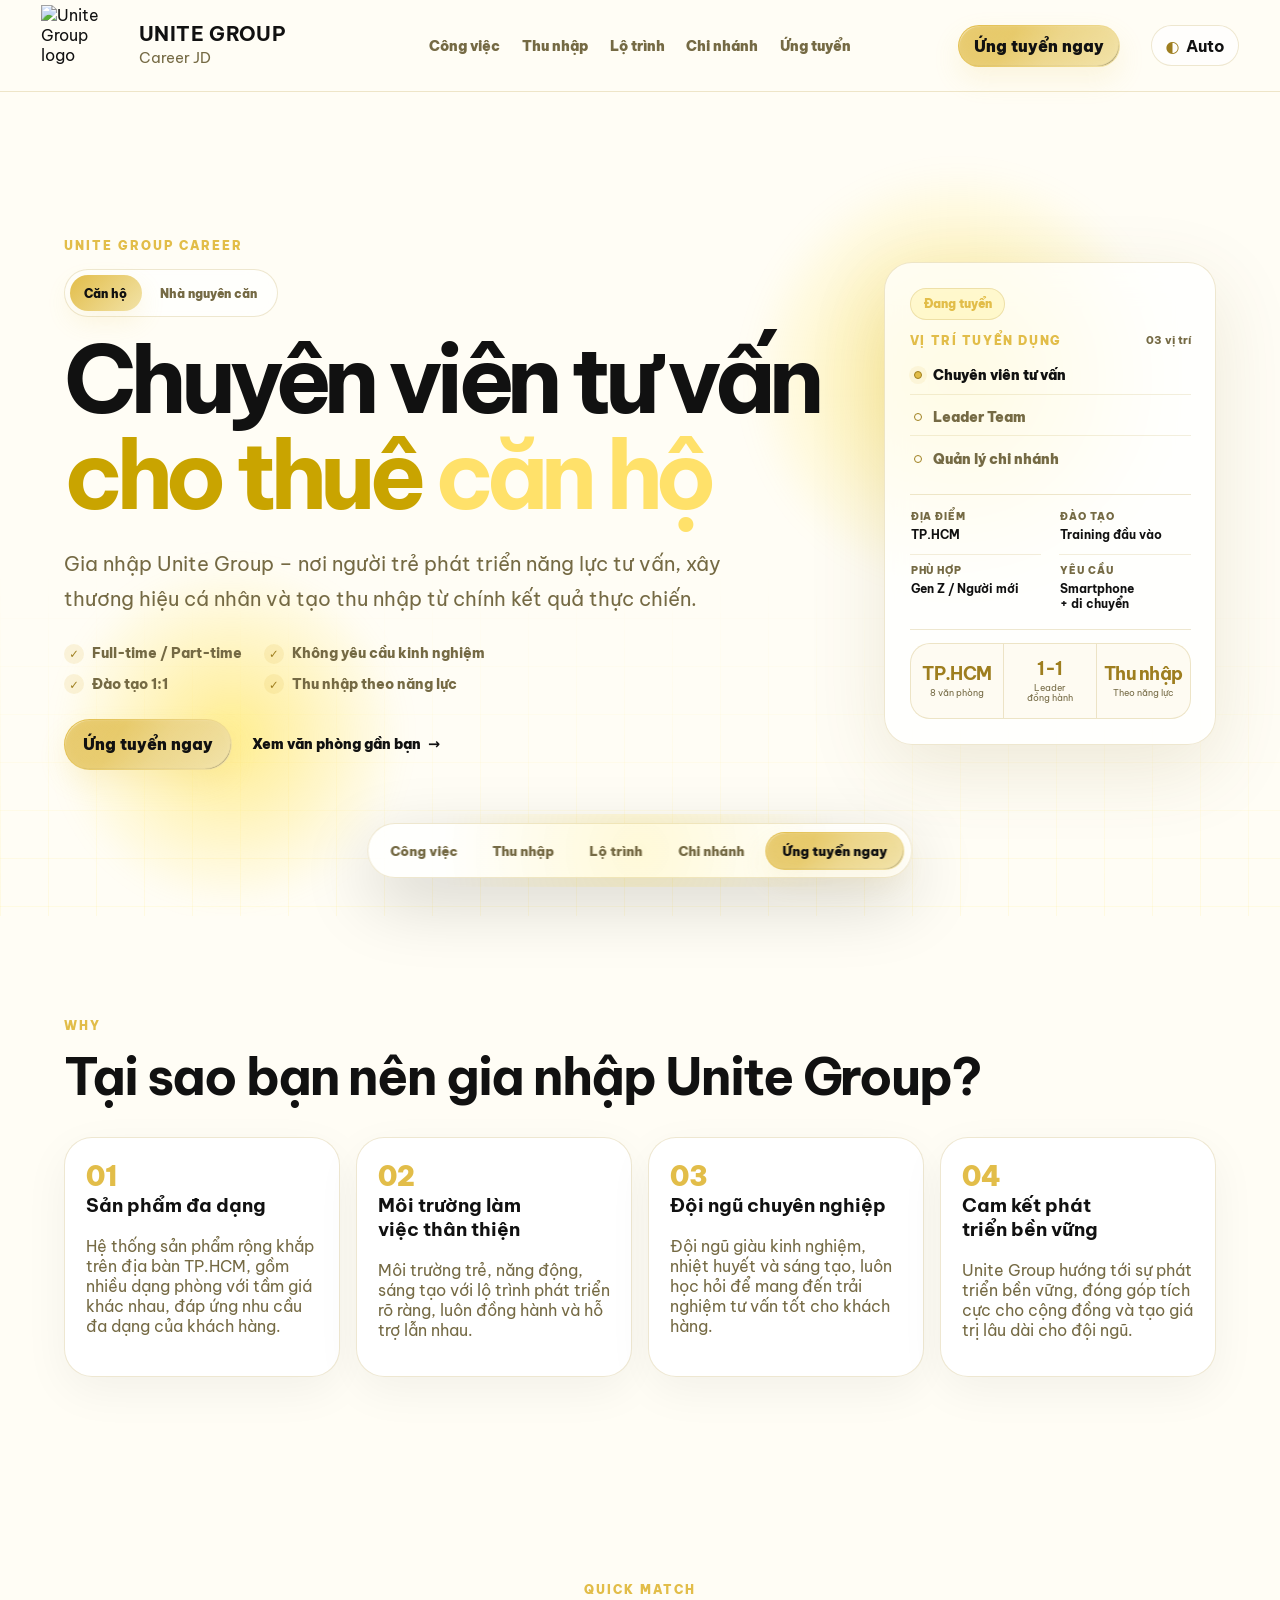
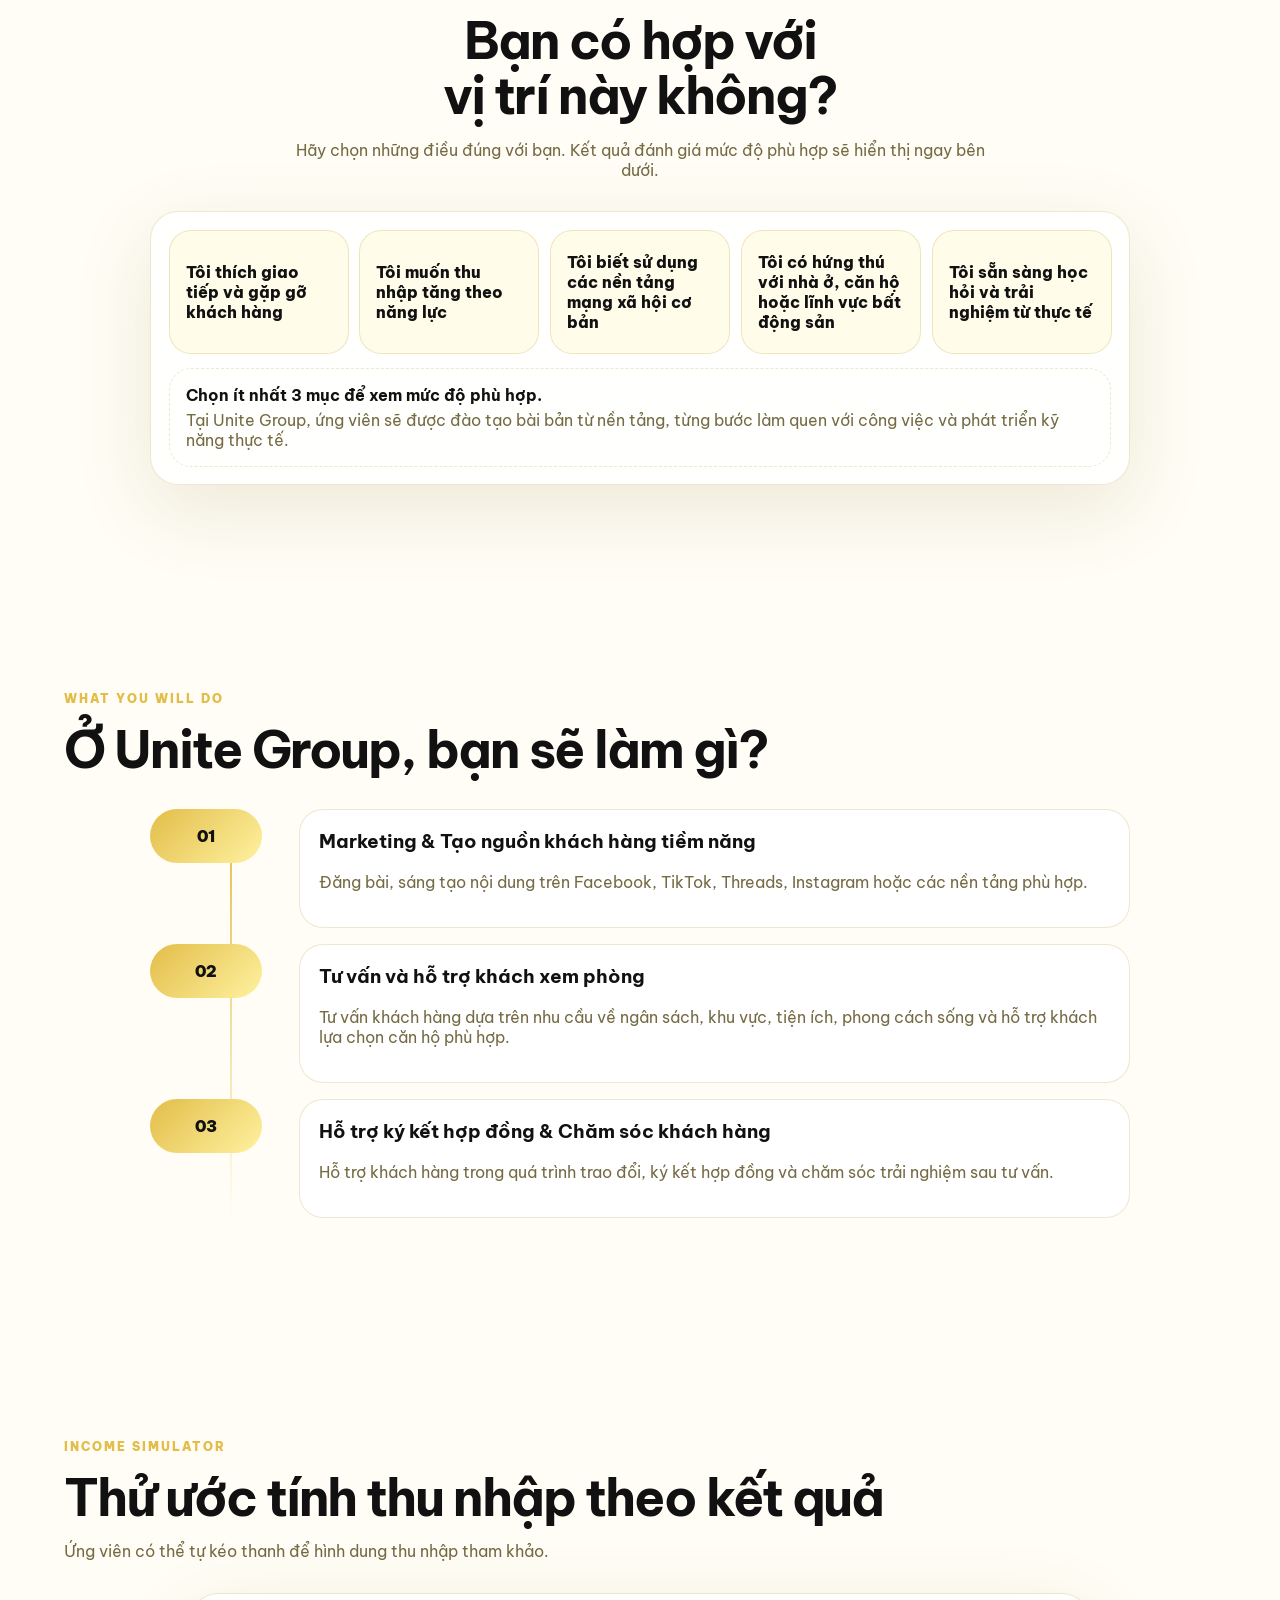
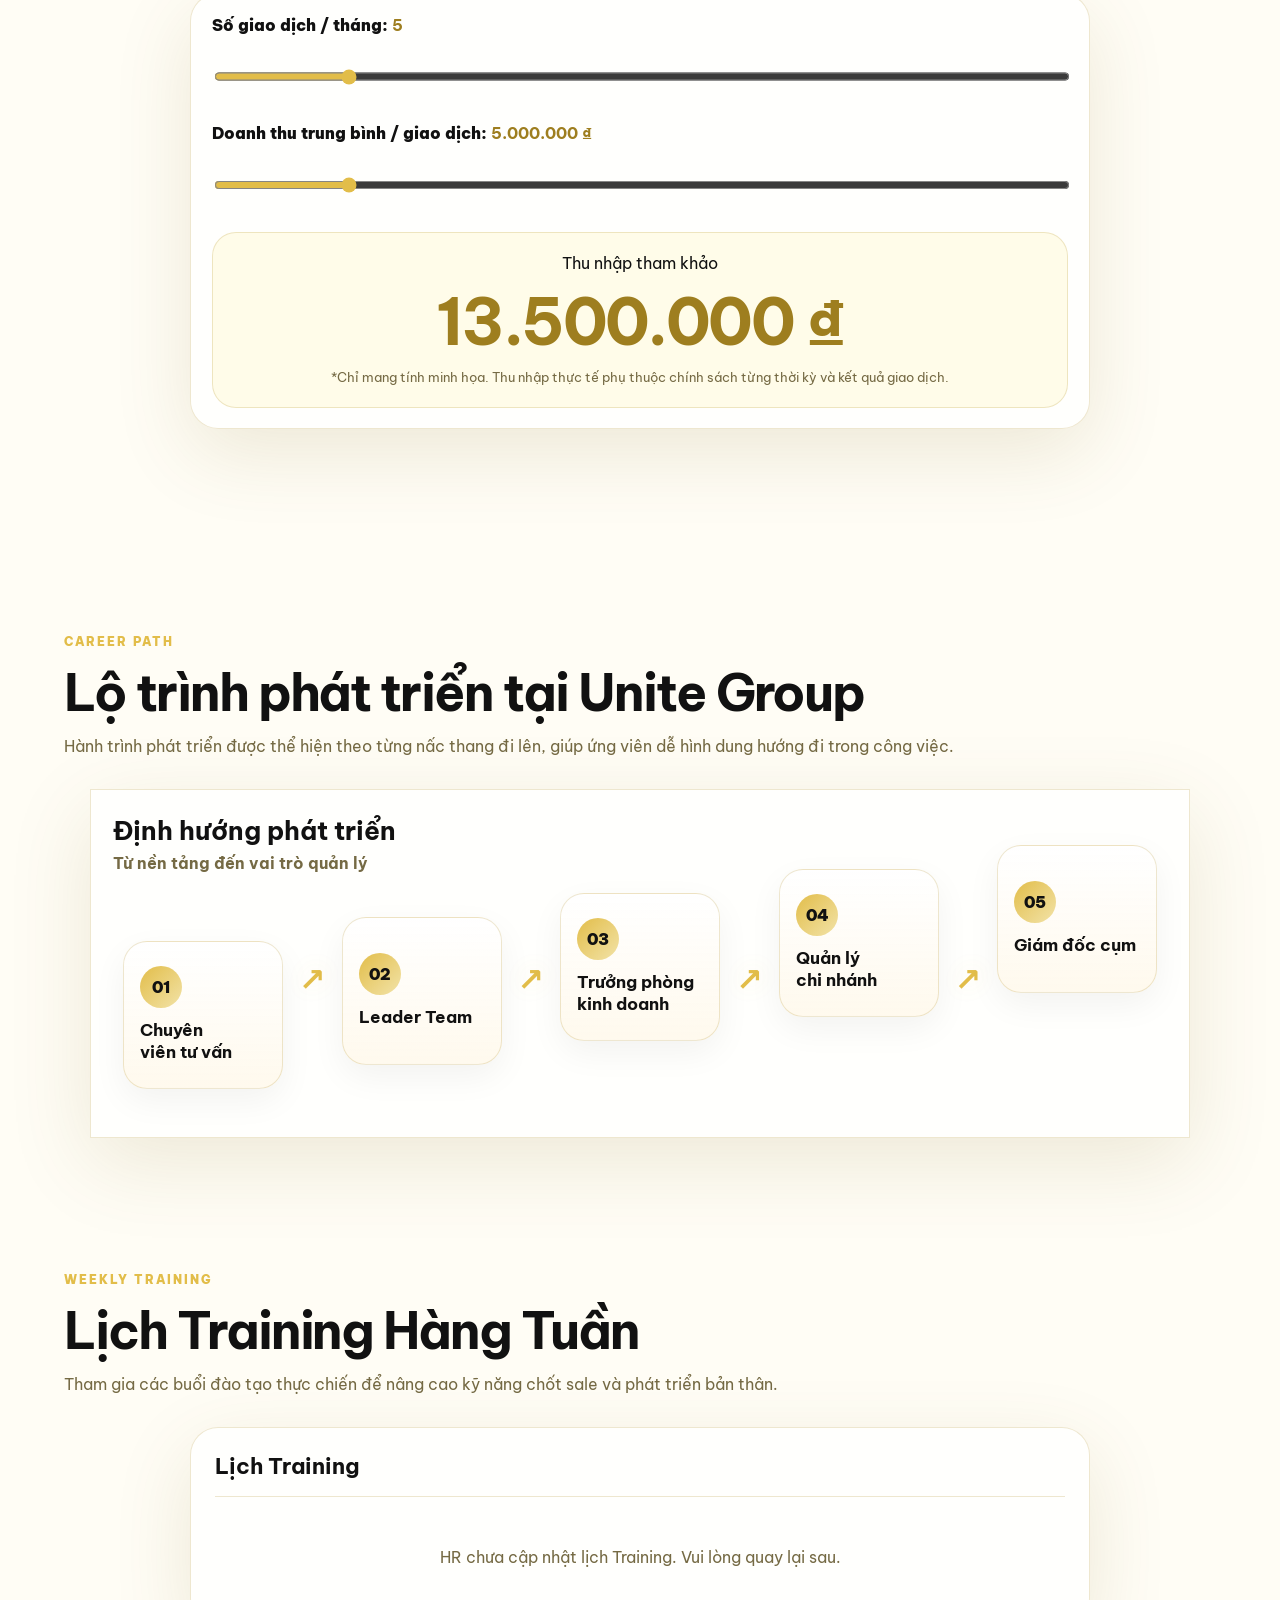
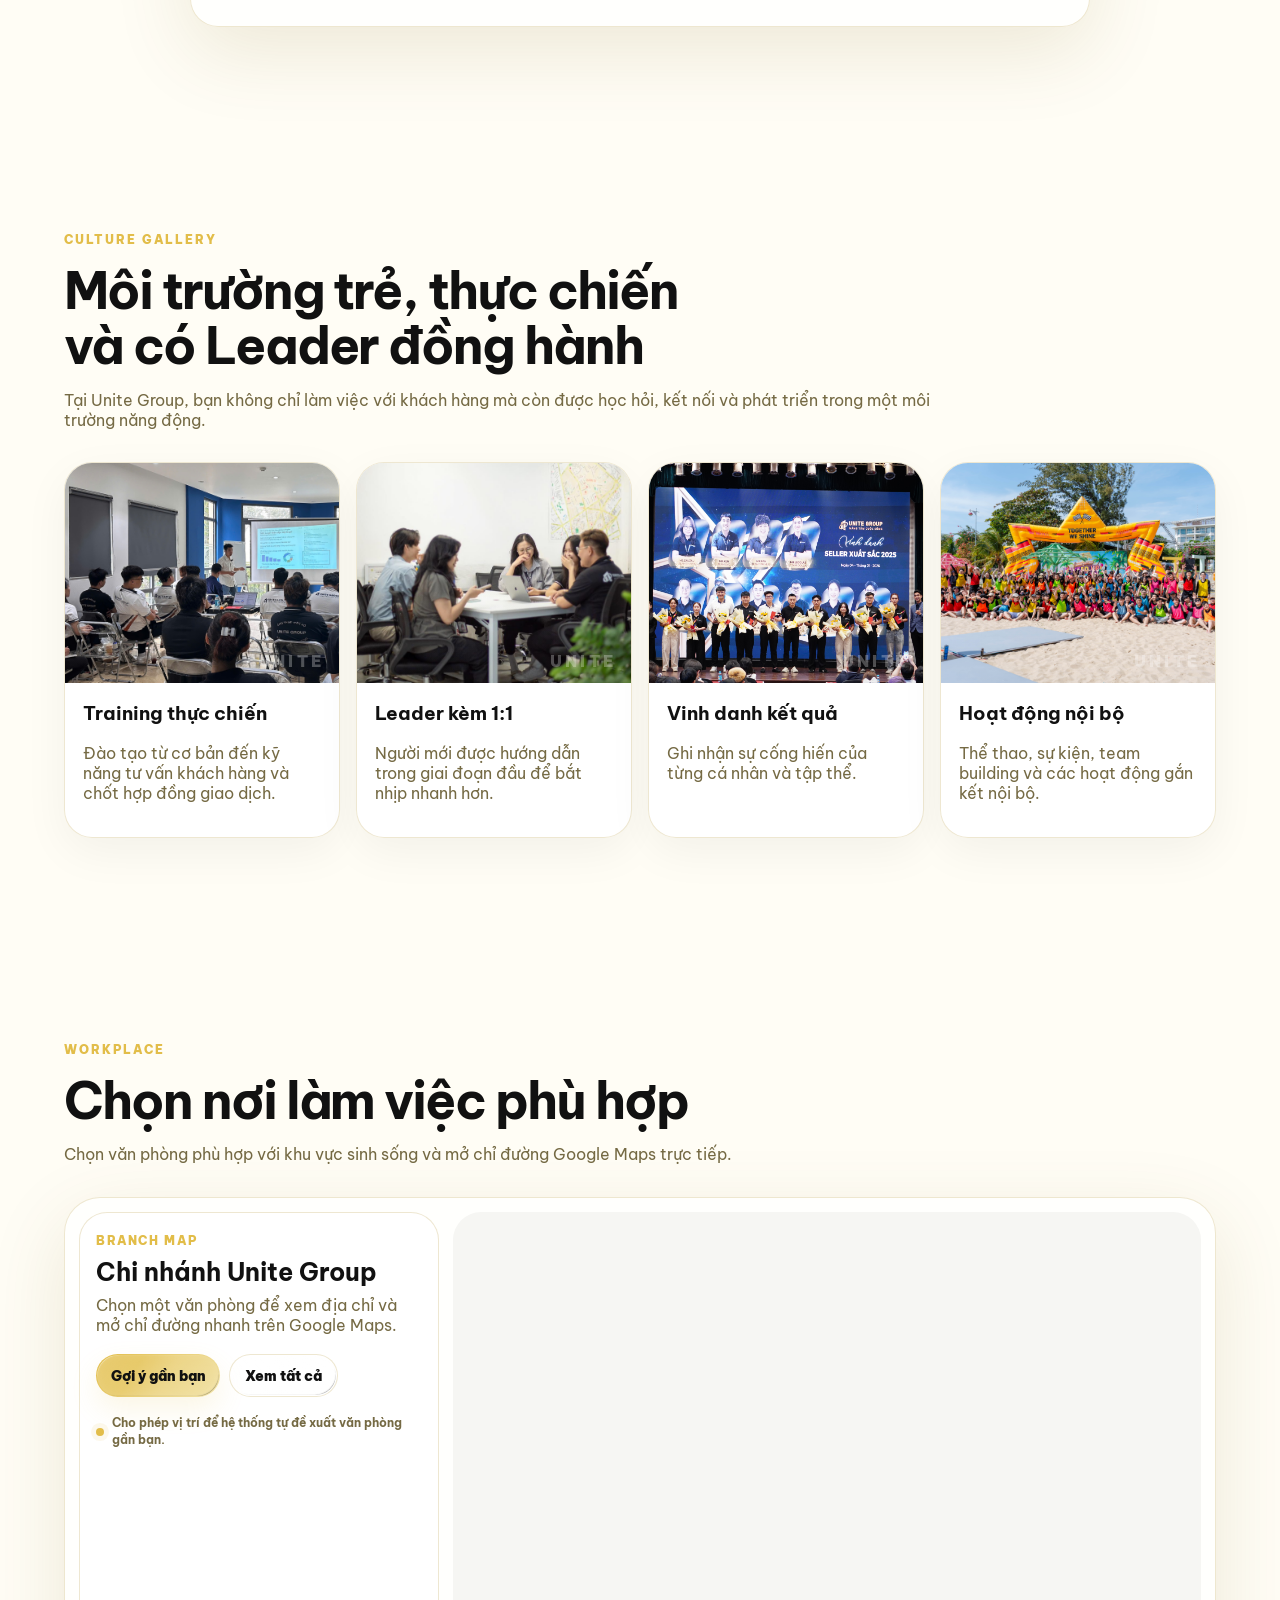
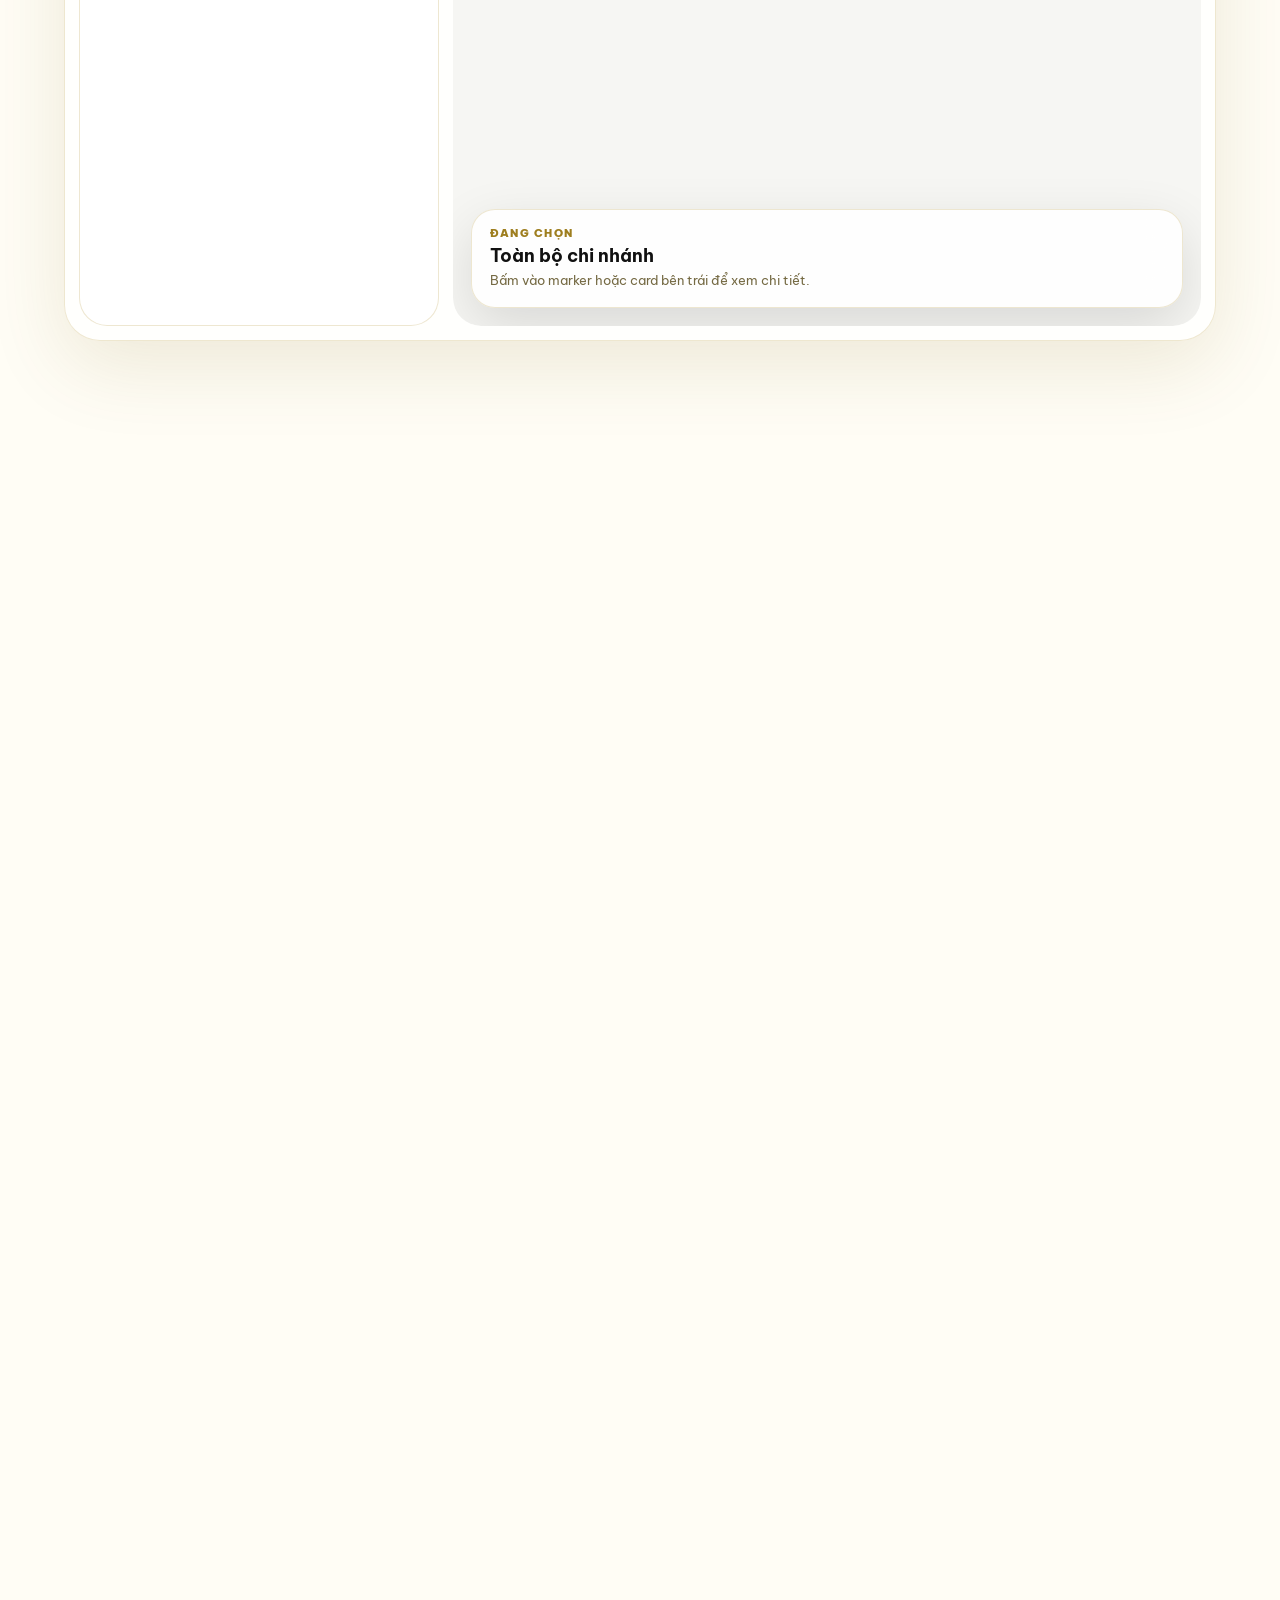
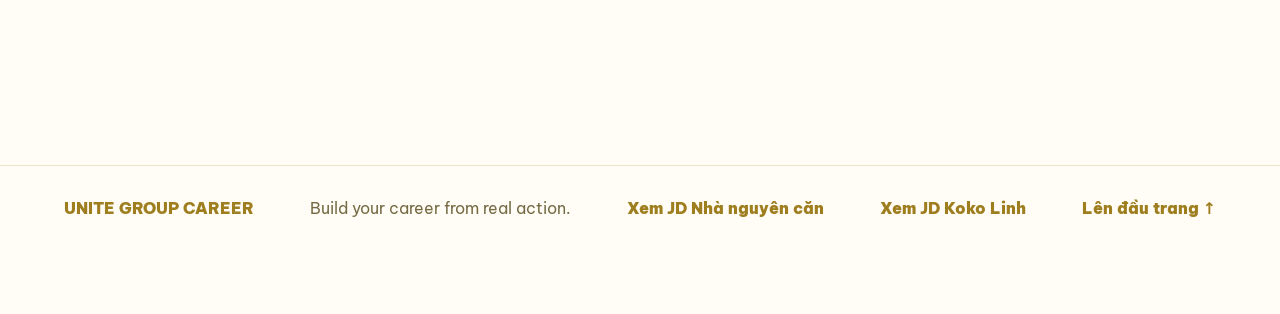
==== commit b67e2f5a: "Bump asset versions to bust browser cache" ====
--- a/index.html
+++ b/index.html
@@ -6,7 +6,7 @@
   <title>Unite Group Career JD | Chuyên viên tư vấn cho thuê căn hộ</title>
   <meta name="description" content="JD Career tương tác dành riêng cho Unite Group." />
   <link rel="stylesheet" href="https://unpkg.com/leaflet@1.9.4/dist/leaflet.css" />
-  <link rel="stylesheet" href="css/style.css?v=12" />
+  <link rel="stylesheet" href="css/style.css?v=13" />
 </head>
 <body class="is-loading">
   <div class="scroll-progress" id="scrollProgress"></div>
@@ -311,9 +311,9 @@
   <script src="data/config.js"></script>
   <script src="data/branches.js"></script>
   <script src="https://cdn.jsdelivr.net/npm/three@0.160.0/build/three.min.js"></script>
-  <script src="js/blocks.js?v=1"></script>
-  <script src="js/app.js?v=19"></script>
-<script src="js/text-fit.js?v=6"></script>
+  <script src="js/blocks.js?v=2"></script>
+  <script src="js/app.js?v=20"></script>
+<script src="js/text-fit.js?v=7"></script>
 
 </body>
 </html>
--- a/css/style.css
+++ b/css/style.css
@@ -3401,6 +3401,150 @@
   box-shadow:0 0 0 4px rgba(226,189,73,.14);
 }
 
+/* --- TikTok channel cards --- */
+.tiktok-grid{
+  display:grid;
+  grid-template-columns:repeat(2,minmax(0,1fr));
+  gap:1rem;
+  max-width:1180px;
+  margin:0 auto;
+}
+
+.tiktok-card{
+  position:relative;
+  display:grid;
+  grid-template-columns:auto minmax(0,1fr) auto;
+  align-items:center;
+  gap:1rem;
+  padding:clamp(1.1rem,2.4vw,1.6rem);
+  border:1px solid var(--line);
+  border-radius:var(--radius);
+  background:linear-gradient(180deg,color-mix(in srgb,var(--surface) 88%,transparent),color-mix(in srgb,var(--surface-2) 92%,transparent));
+  box-shadow:var(--shadow);
+  overflow:hidden;
+  transition:transform .2s ease,border-color .2s ease,box-shadow .2s ease;
+}
+
+.tiktok-card:before{
+  content:'';
+  position:absolute;
+  inset:0 auto 0 0;
+  width:4px;
+  background:linear-gradient(180deg,#25F4EE,#FE2C55);
+}
+
+.tiktok-brand:before{background:linear-gradient(180deg,#e2bd49,#9e7e1f)}
+.tiktok-sale:before{background:linear-gradient(180deg,#25F4EE,#FE2C55)}
+
+.tiktok-card:hover{
+  transform:translateY(-3px);
+  border-color:rgba(254,44,85,.45);
+  box-shadow:0 26px 64px rgba(254,44,85,.12);
+}
+
+.tiktok-ico{
+  width:54px;
+  height:54px;
+  flex:0 0 54px;
+  display:grid;
+  place-items:center;
+  border-radius:18px;
+  color:#fff;
+  background:linear-gradient(145deg,#25F4EE,#FE2C55);
+  box-shadow:0 12px 28px rgba(254,44,85,.26);
+}
+
+.tiktok-ico svg{
+  width:27px;
+  height:27px;
+  fill:currentColor;
+  stroke:none;
+}
+
+.tiktok-txt{
+  display:flex;
+  flex-direction:column;
+  gap:.2rem;
+  min-width:0;
+}
+
+.tiktok-txt em{
+  width:max-content;
+  padding:.24rem .6rem;
+  border:1px solid var(--line);
+  border-radius:999px;
+  background:rgba(255,215,0,.12);
+  color:var(--gold-deep);
+  font-size:.68rem;
+  font-style:normal;
+  font-weight:900;
+  text-transform:uppercase;
+  letter-spacing:.1em;
+}
+
+html[data-theme='dark'] .tiktok-txt em{color:var(--gold)}
+
+.tiktok-txt b{
+  font-size:1.18rem;
+  line-height:1.3;
+  letter-spacing:-.02em;
+}
+
+.tiktok-txt small{
+  color:var(--muted);
+  font-size:.86rem;
+  font-weight:800;
+}
+
+.tiktok-note{
+  color:var(--muted);
+  font-size:.9rem;
+  line-height:1.6;
+}
+
+.tiktok-cta{
+  display:inline-flex;
+  align-items:center;
+  gap:.35rem;
+  padding:.55rem .85rem;
+  border-radius:999px;
+  background:linear-gradient(135deg,#25F4EE,#FE2C55);
+  color:#fff;
+  font-size:.8rem;
+  font-weight:900;
+  white-space:nowrap;
+}
+
+.tiktok-cta svg{
+  width:14px;
+  height:14px;
+  fill:none;
+  stroke:currentColor;
+  stroke-width:2.4;
+  stroke-linecap:round;
+  stroke-linejoin:round;
+}
+
+@media (max-width:1080px){
+  .tiktok-grid{
+    grid-template-columns:1fr;
+  }
+}
+
+@media (max-width:760px){
+  .tiktok-card{
+    grid-template-columns:auto minmax(0,1fr);
+    gap:.85rem;
+    padding:1.1rem;
+    border-radius:22px;
+  }
+
+  .tiktok-cta{
+    grid-column:1 / -1;
+    justify-content:center;
+  }
+}
+
 /* --- Apply extras --- */
 /* .apply-card la grid 2 cot: noi dung ben trai, form ben phai.
    Phan lien he thuoc ve phan noi dung nen cho no rong het mot hang. */
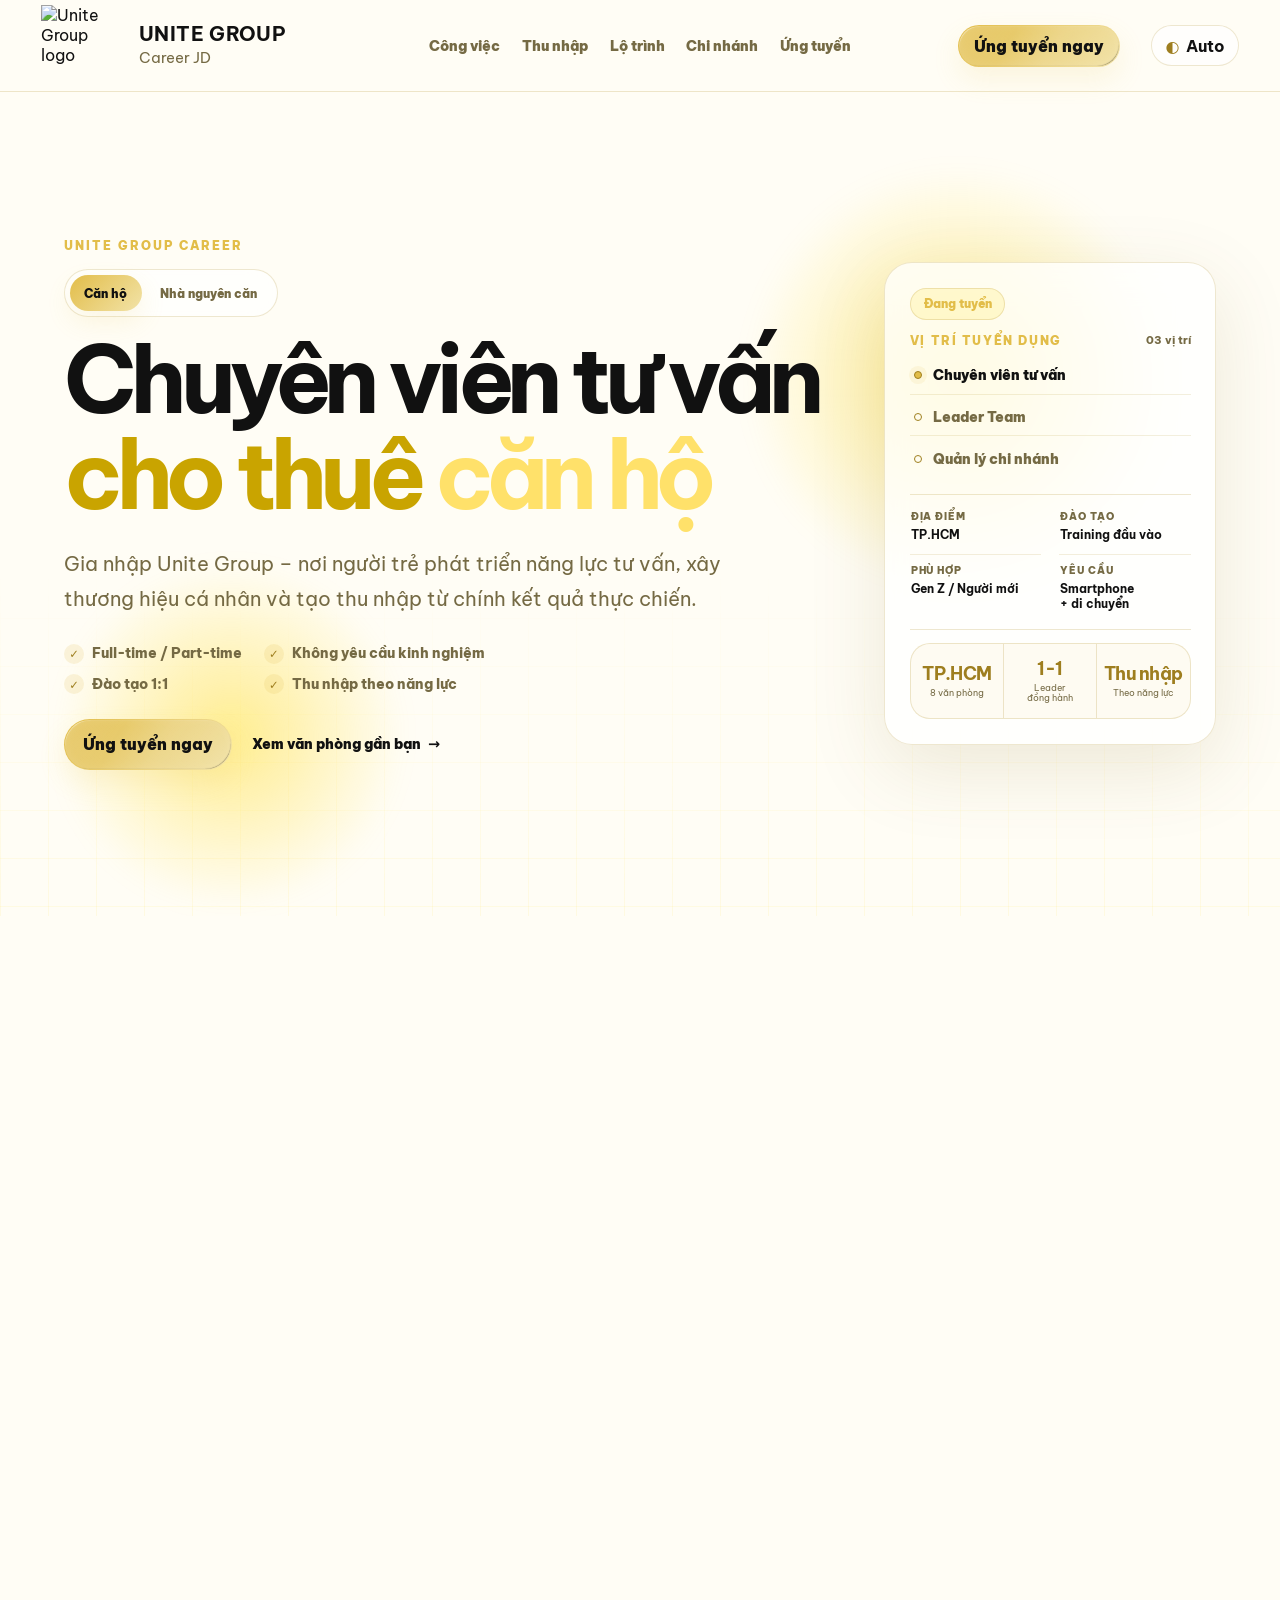
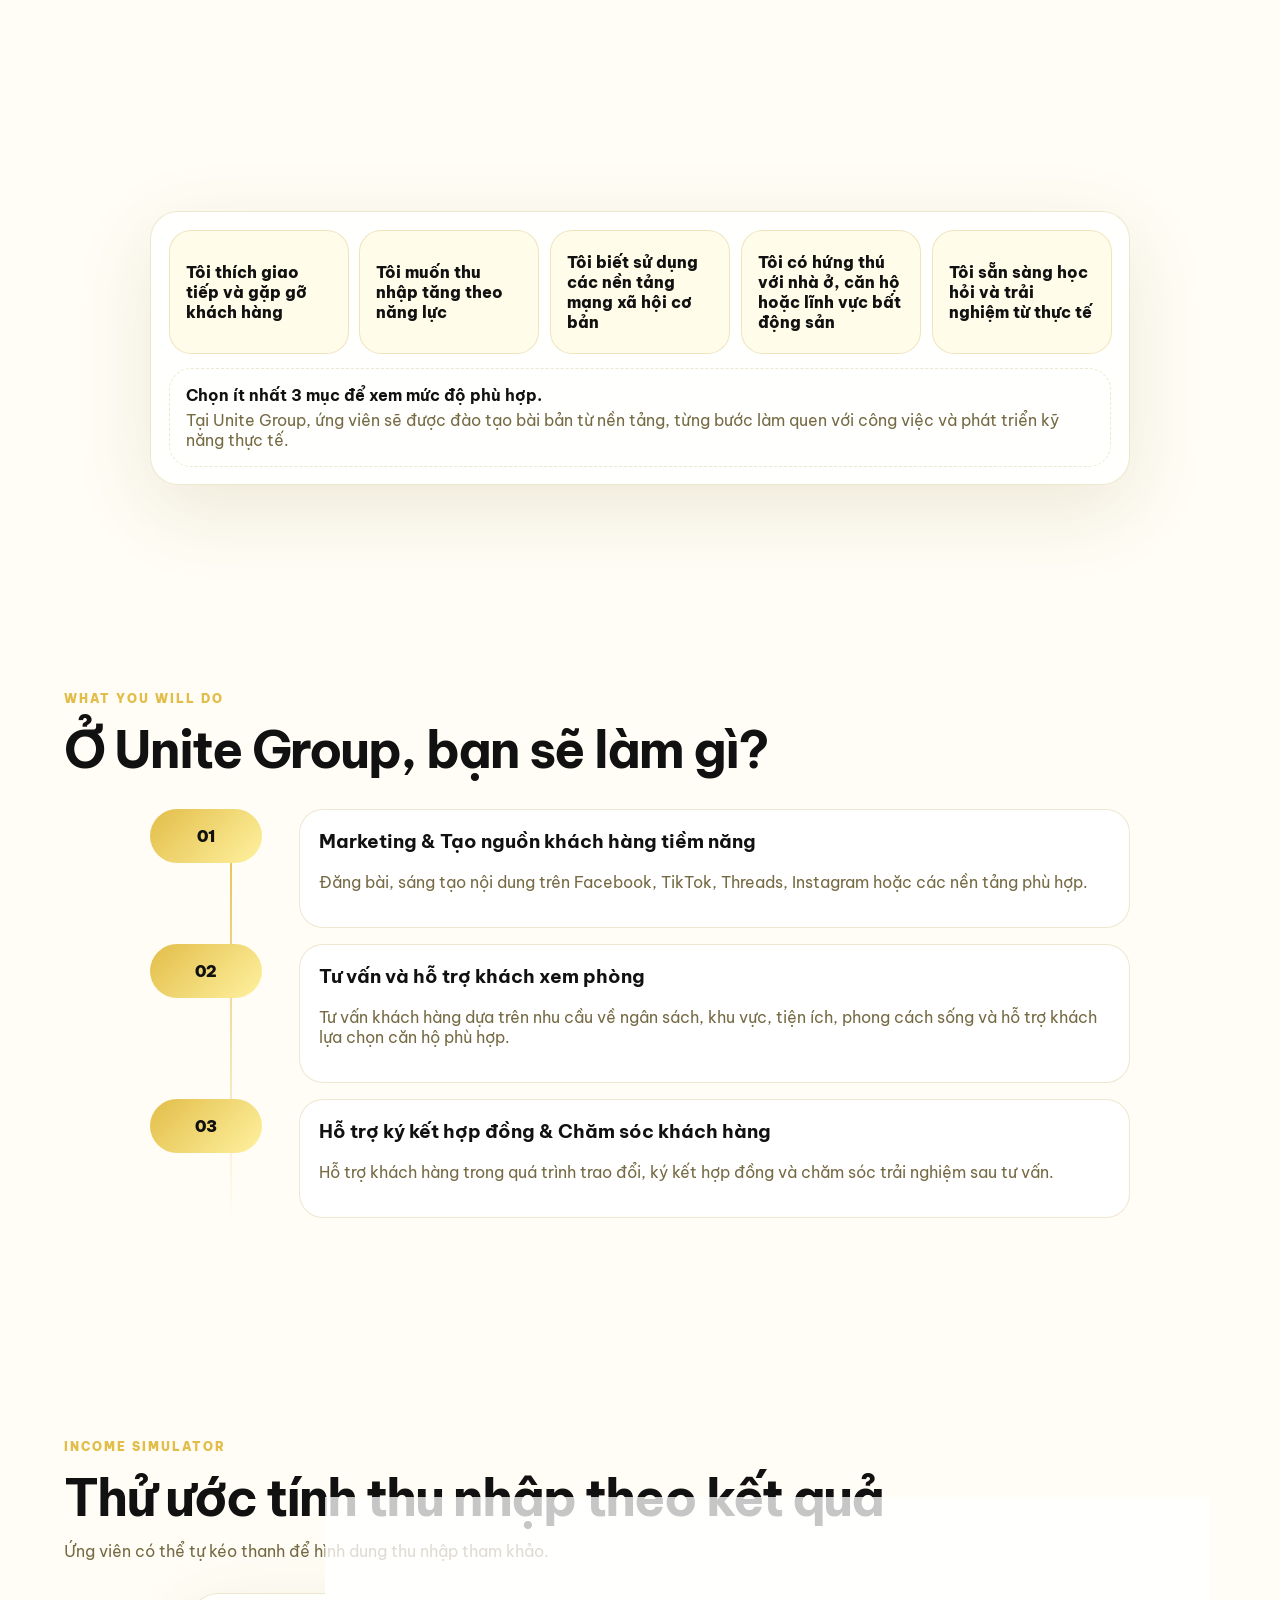
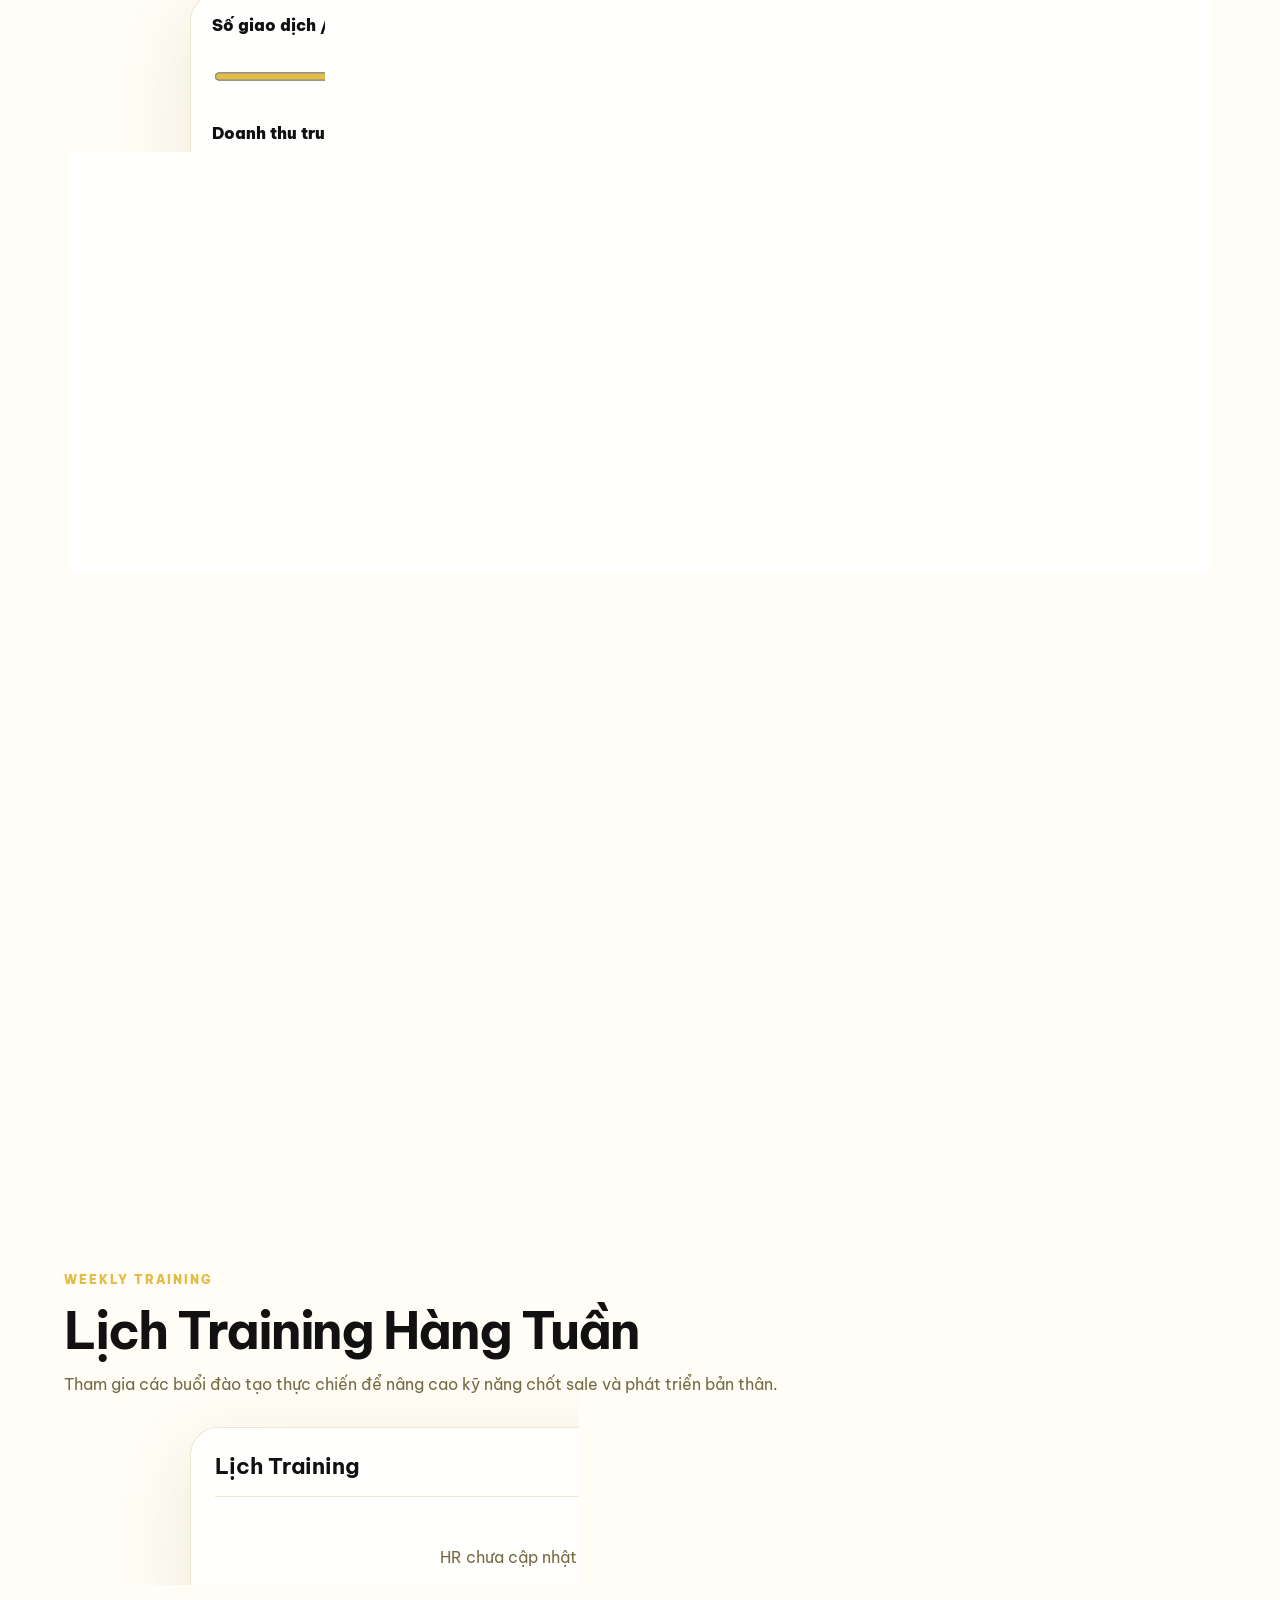
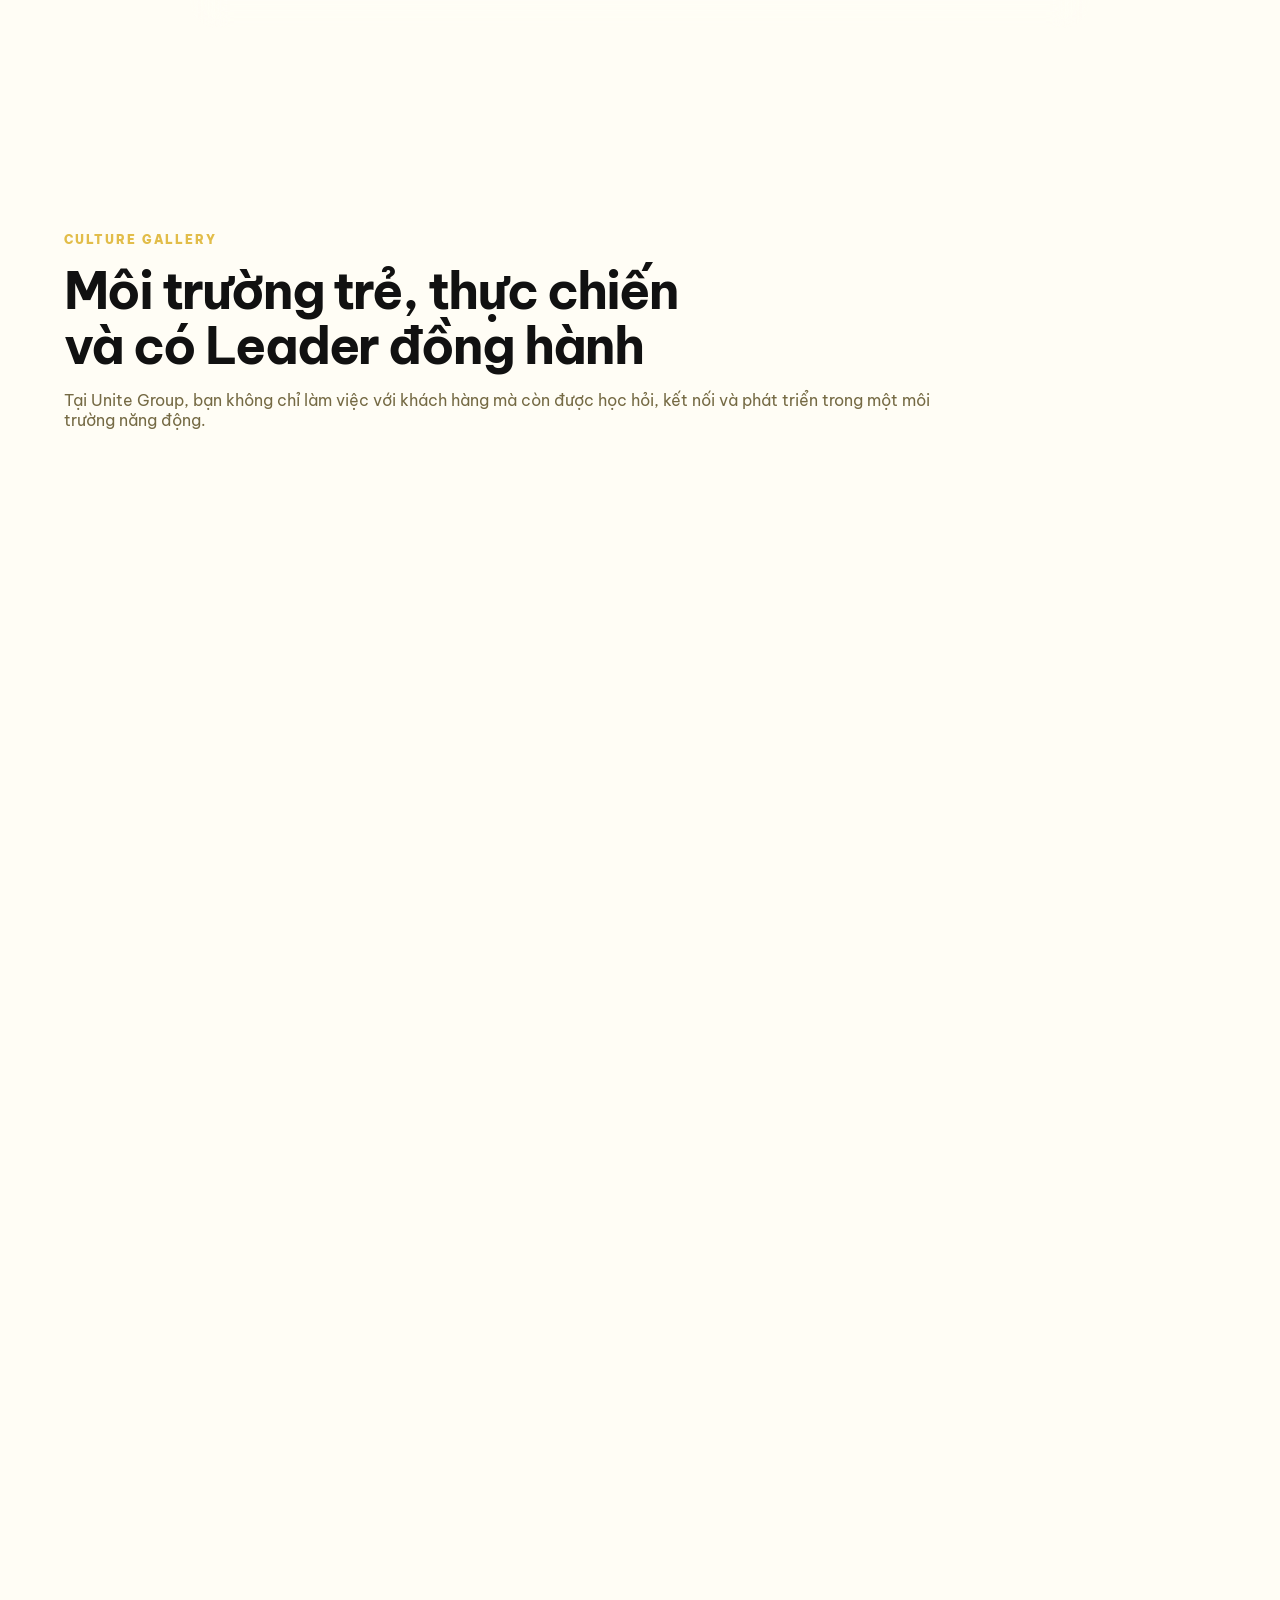
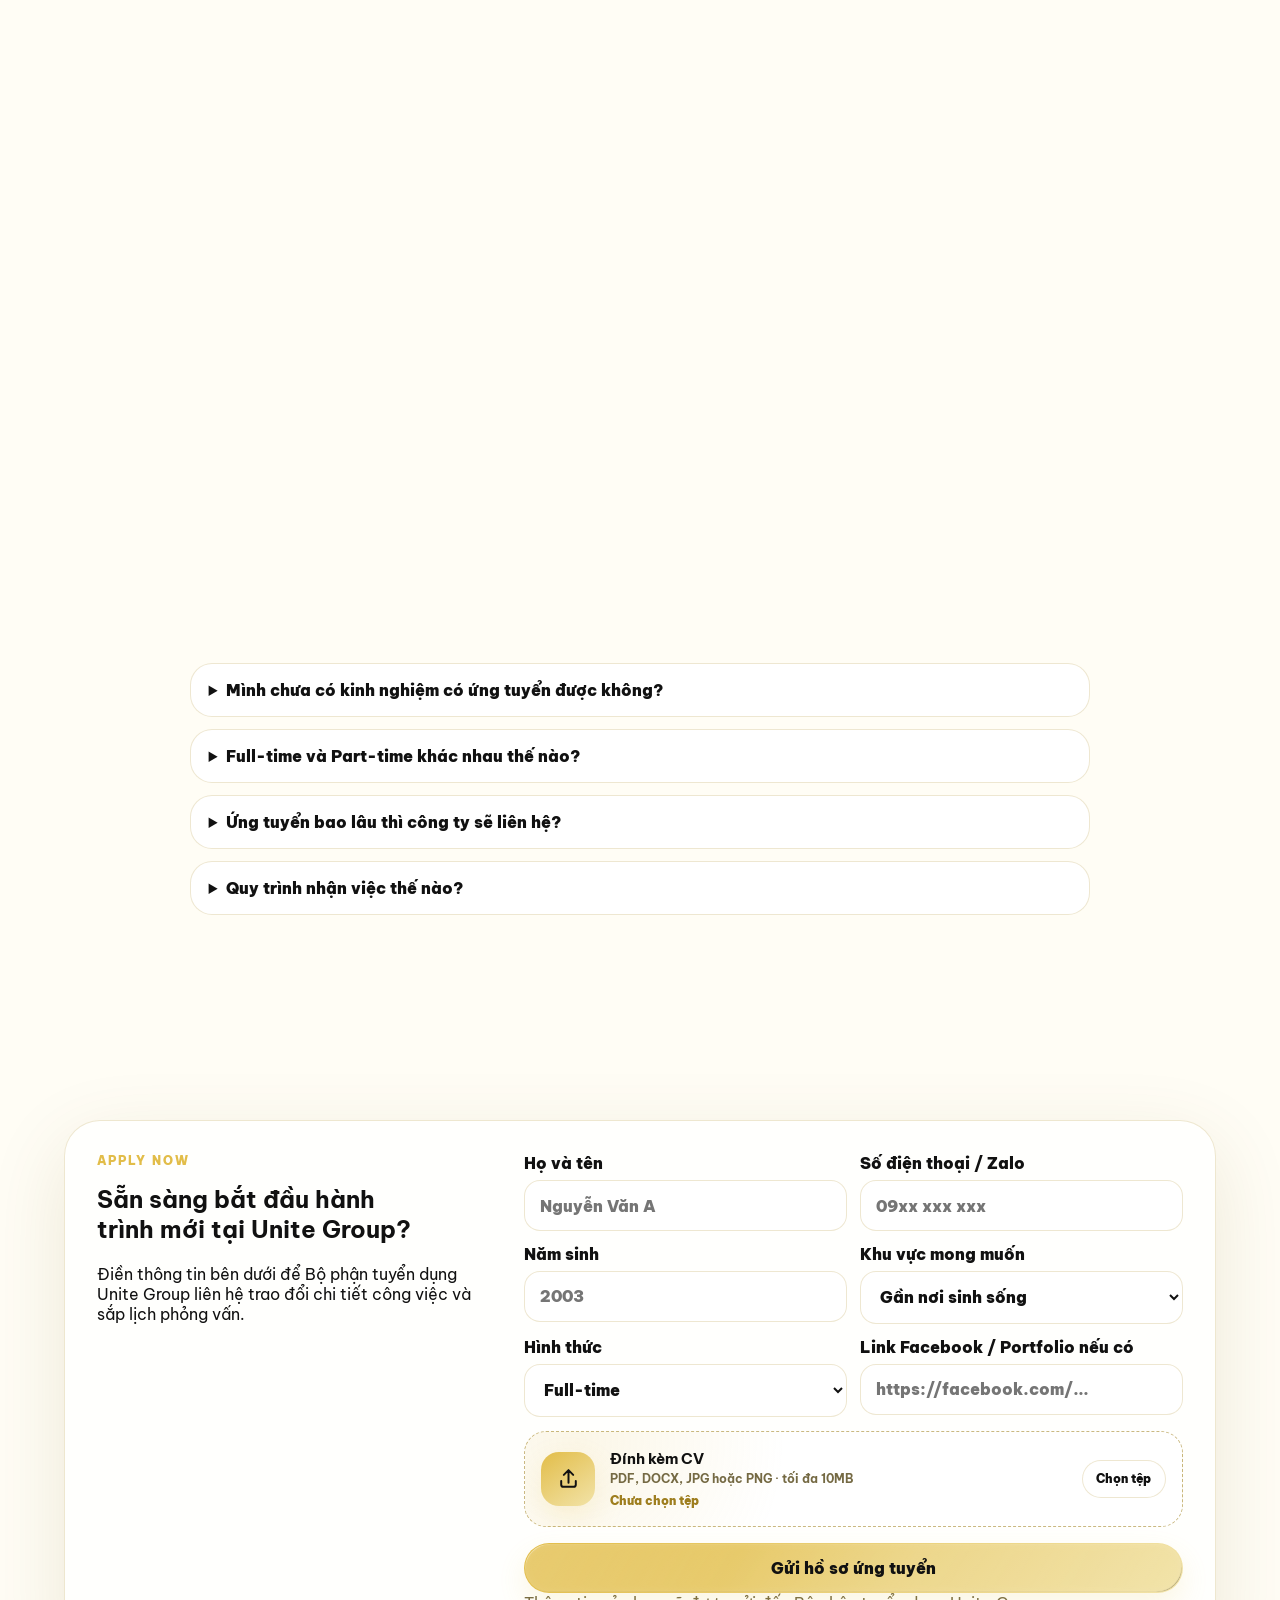
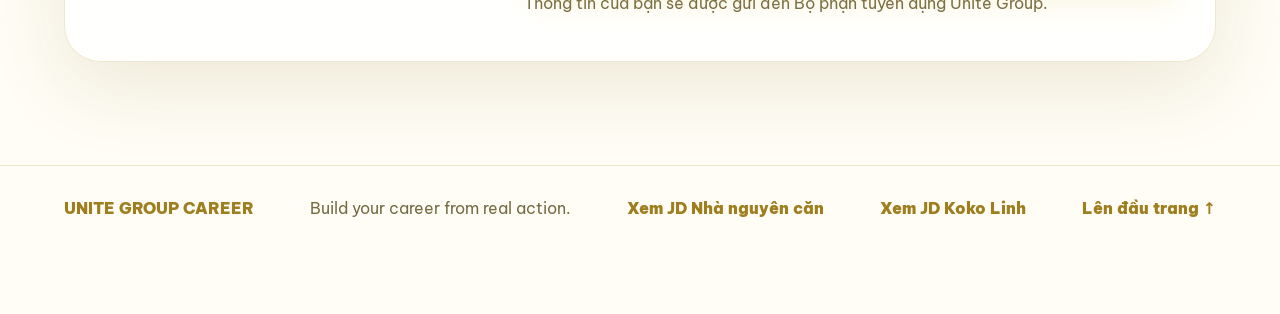
==== commit de07c629: "Add mandatory aptitude test section with form submission" ====
--- a/index.html
+++ b/index.html
@@ -6,7 +6,7 @@
   <title>Unite Group Career JD | Chuyên viên tư vấn cho thuê căn hộ</title>
   <meta name="description" content="JD Career tương tác dành riêng cho Unite Group." />
   <link rel="stylesheet" href="https://unpkg.com/leaflet@1.9.4/dist/leaflet.css" />
-  <link rel="stylesheet" href="css/style.css?v=13" />
+  <link rel="stylesheet" href="css/style.css?v=14" />
 </head>
 <body class="is-loading">
   <div class="scroll-progress" id="scrollProgress"></div>
@@ -311,8 +311,8 @@
   <script src="data/config.js"></script>
   <script src="data/branches.js"></script>
   <script src="https://cdn.jsdelivr.net/npm/three@0.160.0/build/three.min.js"></script>
-  <script src="js/blocks.js?v=2"></script>
-  <script src="js/app.js?v=20"></script>
+  <script src="js/blocks.js?v=3"></script>
+  <script src="js/app.js?v=21"></script>
 <script src="js/text-fit.js?v=7"></script>
 
 </body>
--- a/css/style.css
+++ b/css/style.css
@@ -3525,9 +3525,141 @@
   stroke-linejoin:round;
 }
 
+/* --- Bài test năng lực --- */
+.test-card{
+  max-width:1080px;
+  margin:0 auto;
+  padding:clamp(1.2rem,3vw,2rem);
+  display:grid;
+  gap:1.1rem;
+}
+
+.test-block{
+  padding:clamp(1rem,2.2vw,1.4rem);
+  border:1px solid var(--line);
+  border-radius:24px;
+  background:color-mix(in srgb,var(--surface) 78%,transparent);
+}
+
+.test-label{
+  display:inline-block;
+  margin-bottom:.7rem;
+  padding:.3rem .7rem;
+  border-radius:999px;
+  background:rgba(255,215,0,.14);
+  color:var(--gold-deep);
+  font-size:.7rem;
+  font-weight:900;
+  text-transform:uppercase;
+  letter-spacing:.12em;
+}
+
+html[data-theme='dark'] .test-label{color:var(--gold)}
+
+.test-block p{
+  margin:0 0 .6rem;
+  color:var(--muted);
+  line-height:1.72;
+}
+
+.test-block p:last-child{margin-bottom:0}
+
+.test-block b{
+  color:var(--text);
+}
+
+.test-ref{
+  padding:.7rem .9rem;
+  border-left:3px solid var(--gold);
+  border-radius:0 14px 14px 0;
+  background:rgba(255,215,0,.07);
+  font-size:.92rem;
+}
+
+.test-facts,
+.test-reqs,
+.test-submit-list{
+  display:grid;
+  gap:.55rem;
+  margin:.4rem 0 0;
+  padding-left:1.3rem;
+  color:var(--muted);
+}
+
+.test-facts li,
+.test-reqs li,
+.test-submit-list li{
+  line-height:1.68;
+}
+
+.test-facts a{
+  color:var(--gold-deep);
+  font-weight:800;
+  border-bottom:1px dashed currentColor;
+}
+
+html[data-theme='dark'] .test-facts a{color:var(--gold)}
+
+.test-facts a:hover{border-bottom-style:solid}
+
+.test-note{
+  margin-top:.7rem !important;
+  font-size:.9rem;
+  font-weight:800;
+}
+
+.test-rubric{
+  display:grid;
+  grid-template-columns:repeat(4,minmax(0,1fr));
+  gap:.7rem;
+}
+
+.test-rubric>div{
+  display:flex;
+  flex-direction:column;
+  gap:.25rem;
+  padding:.9rem .85rem;
+  border:1px solid var(--line);
+  border-radius:18px;
+  background:rgba(255,215,0,.07);
+  text-align:center;
+}
+
+.test-rubric b{
+  font-size:1.6rem;
+  line-height:1;
+  color:var(--gold-deep);
+}
+
+html[data-theme='dark'] .test-rubric b{color:var(--gold)}
+
+.test-rubric span{
+  color:var(--muted);
+  font-size:.82rem;
+  font-weight:700;
+  line-height:1.45;
+}
+
+.form-hint{
+  grid-column:1 / -1;
+  margin:-.3rem 0 .2rem;
+  padding:.7rem .9rem;
+  border-left:3px solid var(--gold);
+  border-radius:0 14px 14px 0;
+  background:rgba(255,215,0,.08);
+  color:var(--muted);
+  font-size:.86rem;
+  font-weight:700;
+  line-height:1.6;
+}
+
 @media (max-width:1080px){
   .tiktok-grid{
     grid-template-columns:1fr;
+  }
+
+  .test-rubric{
+    grid-template-columns:repeat(2,minmax(0,1fr));
   }
 }
 
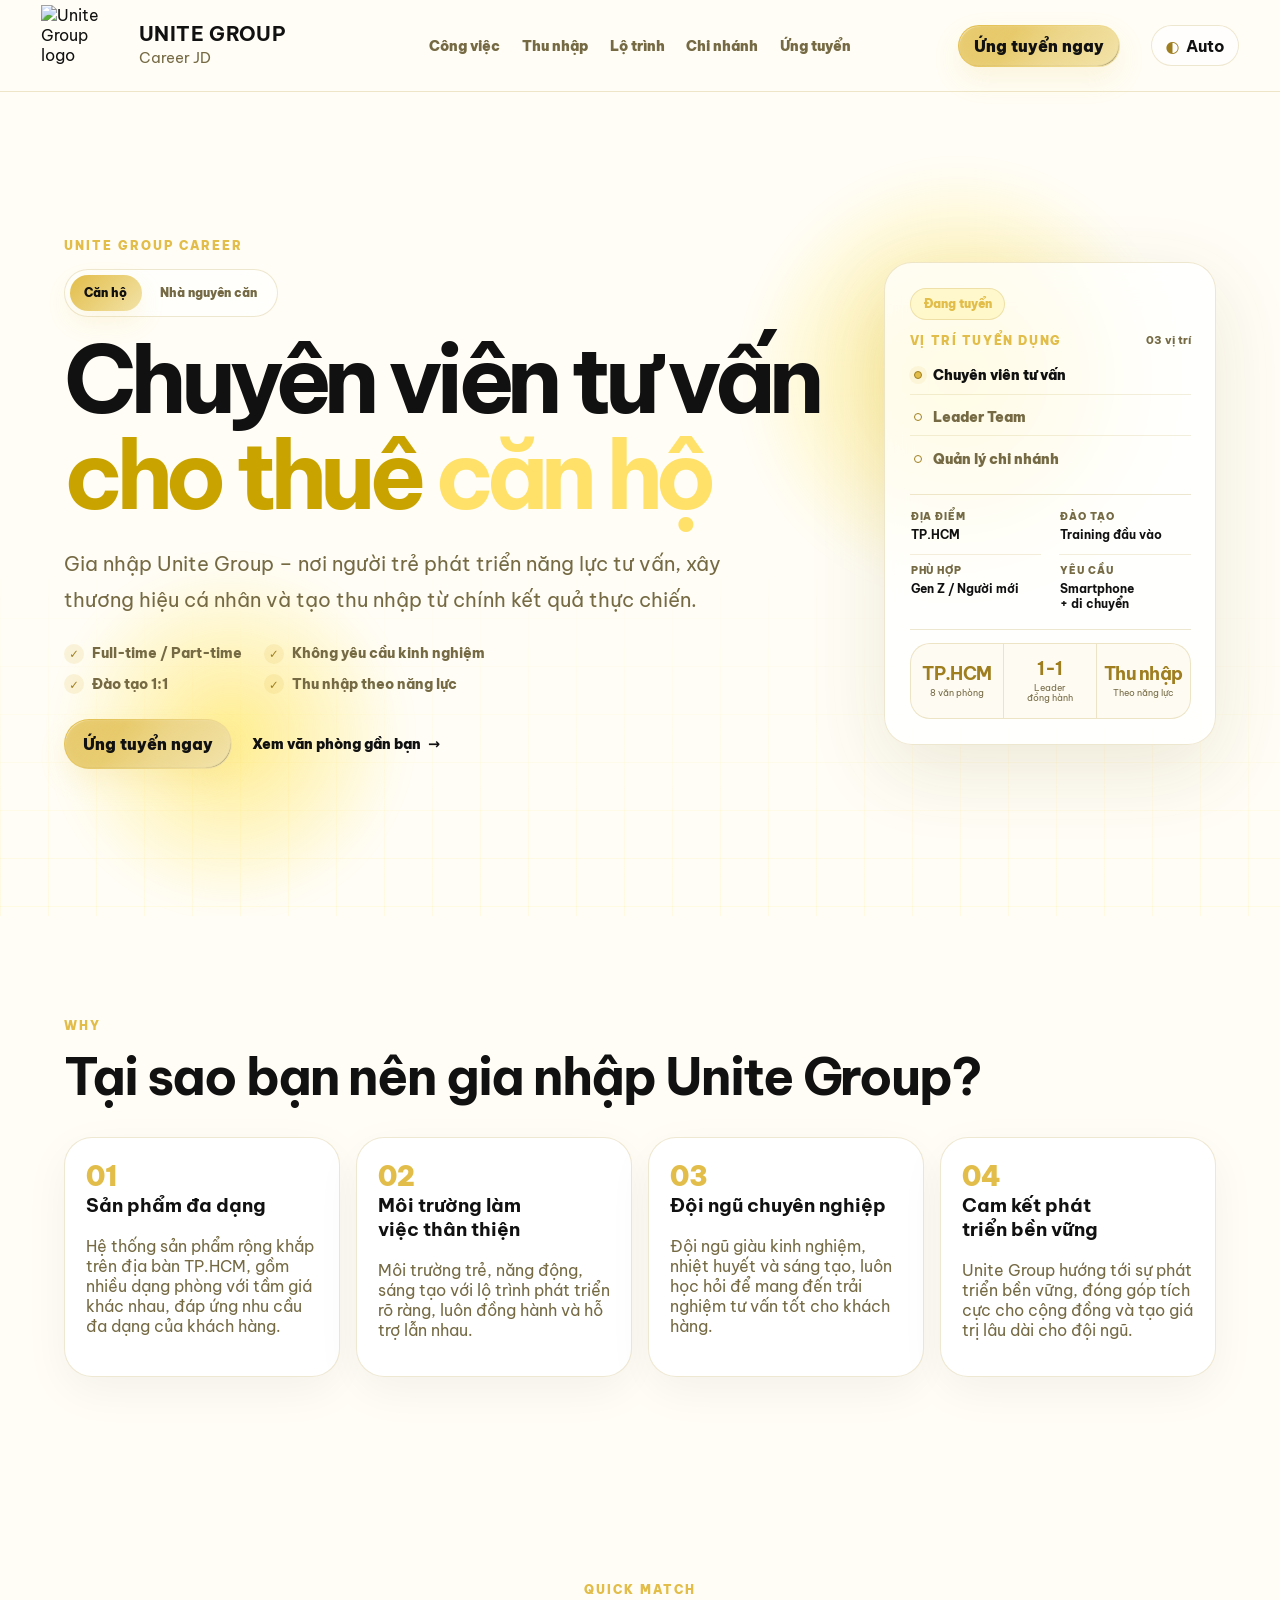
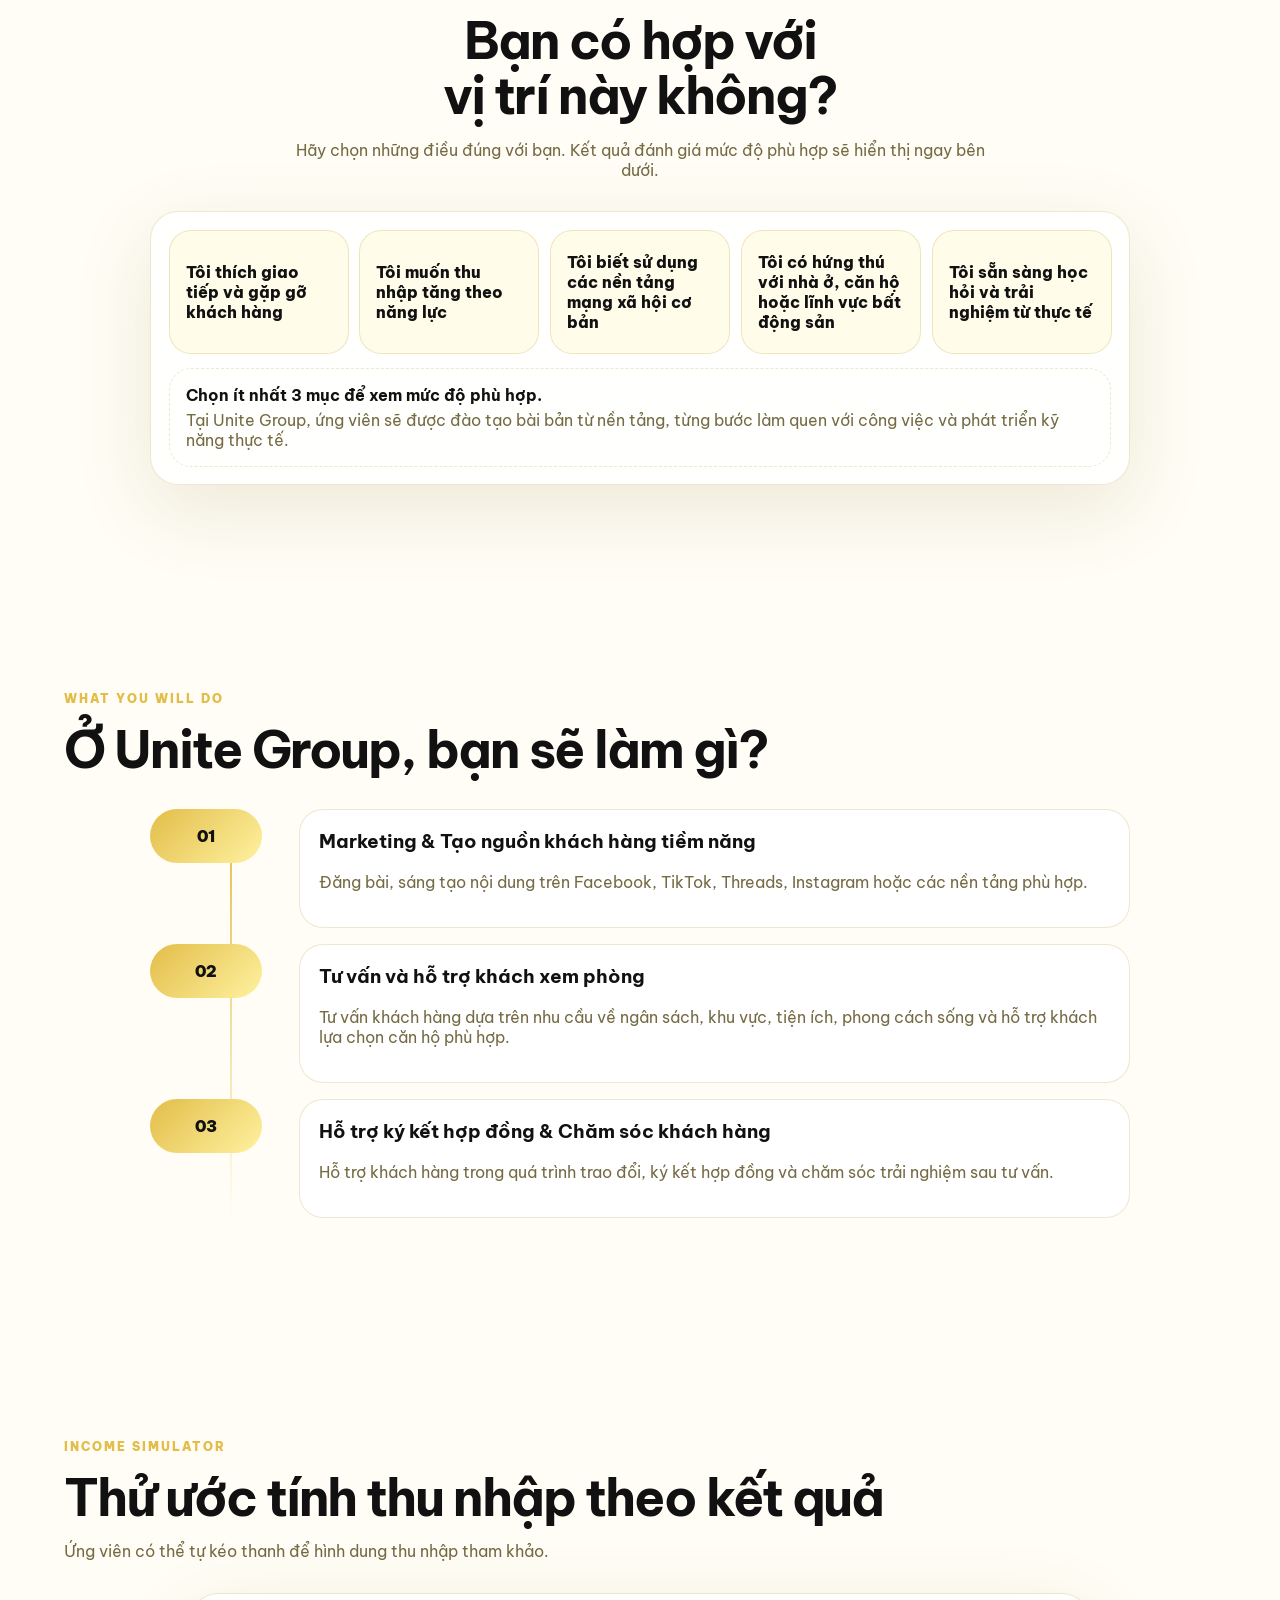
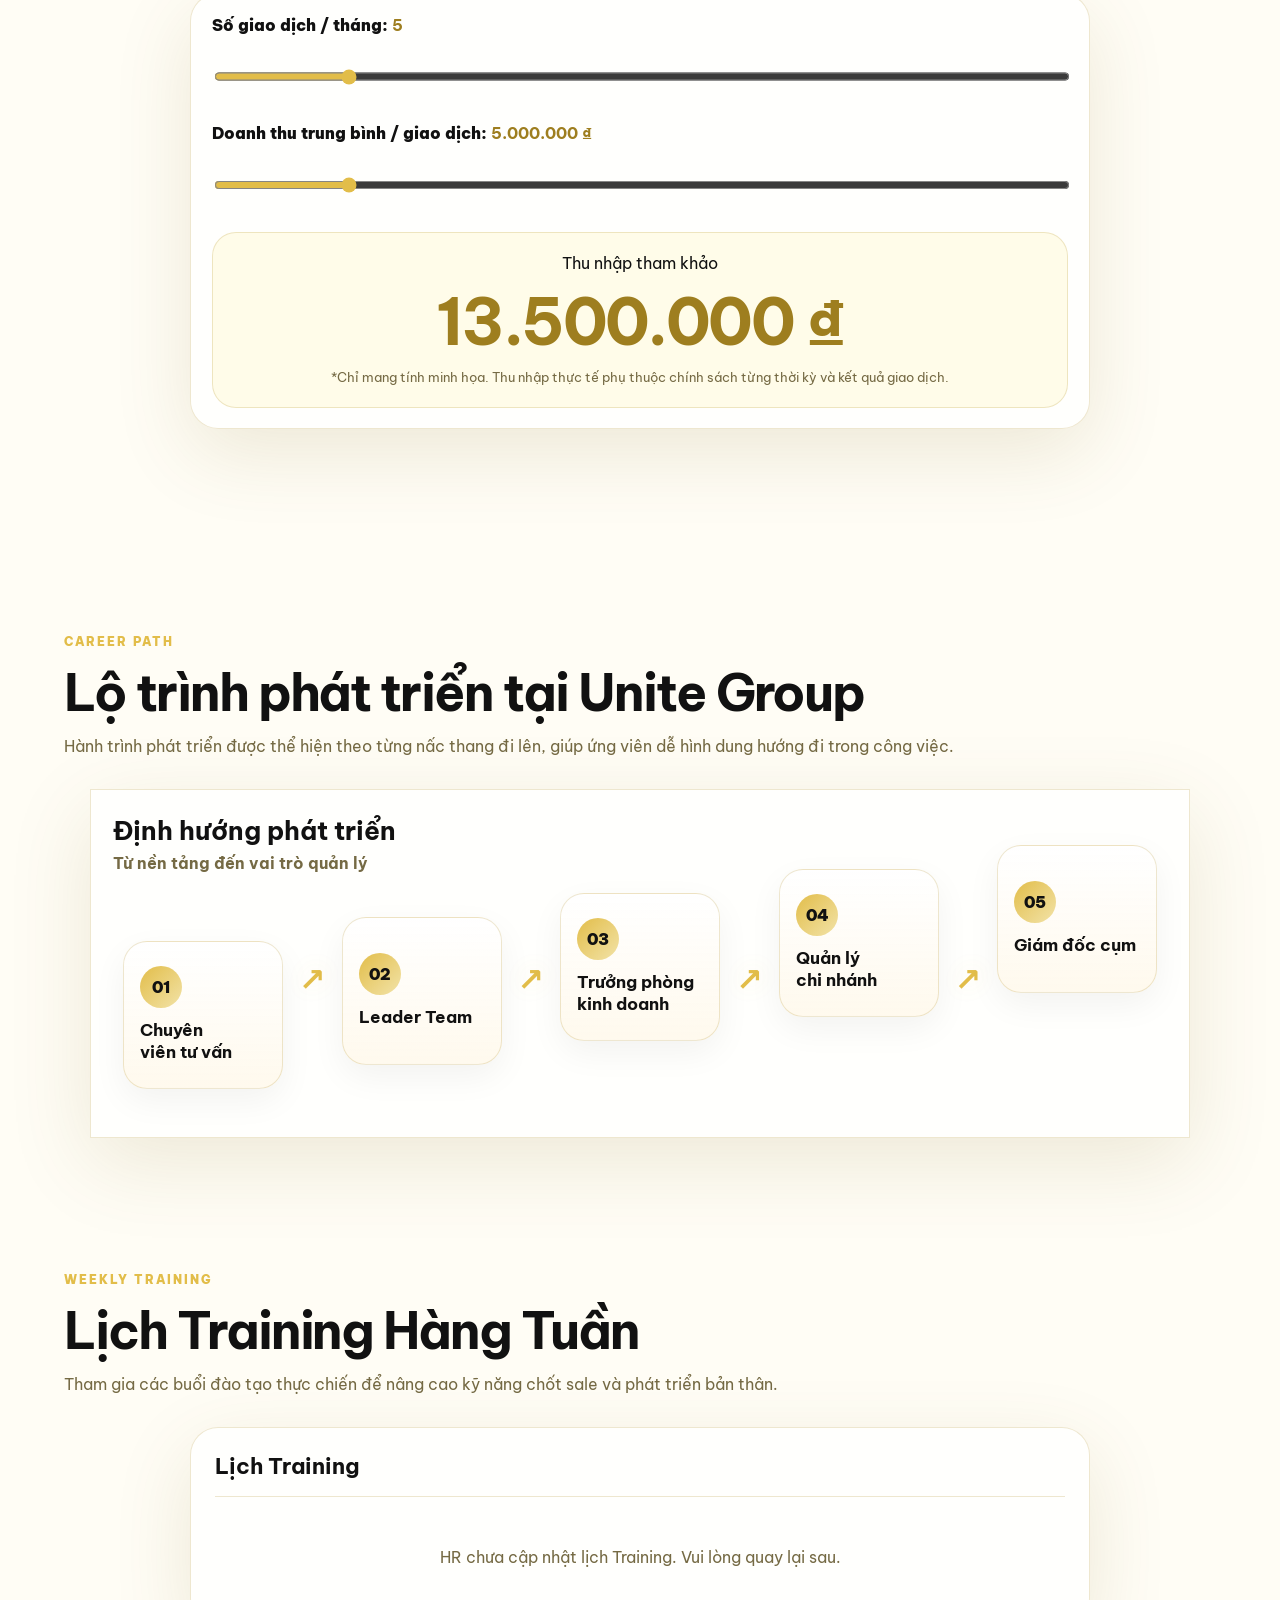
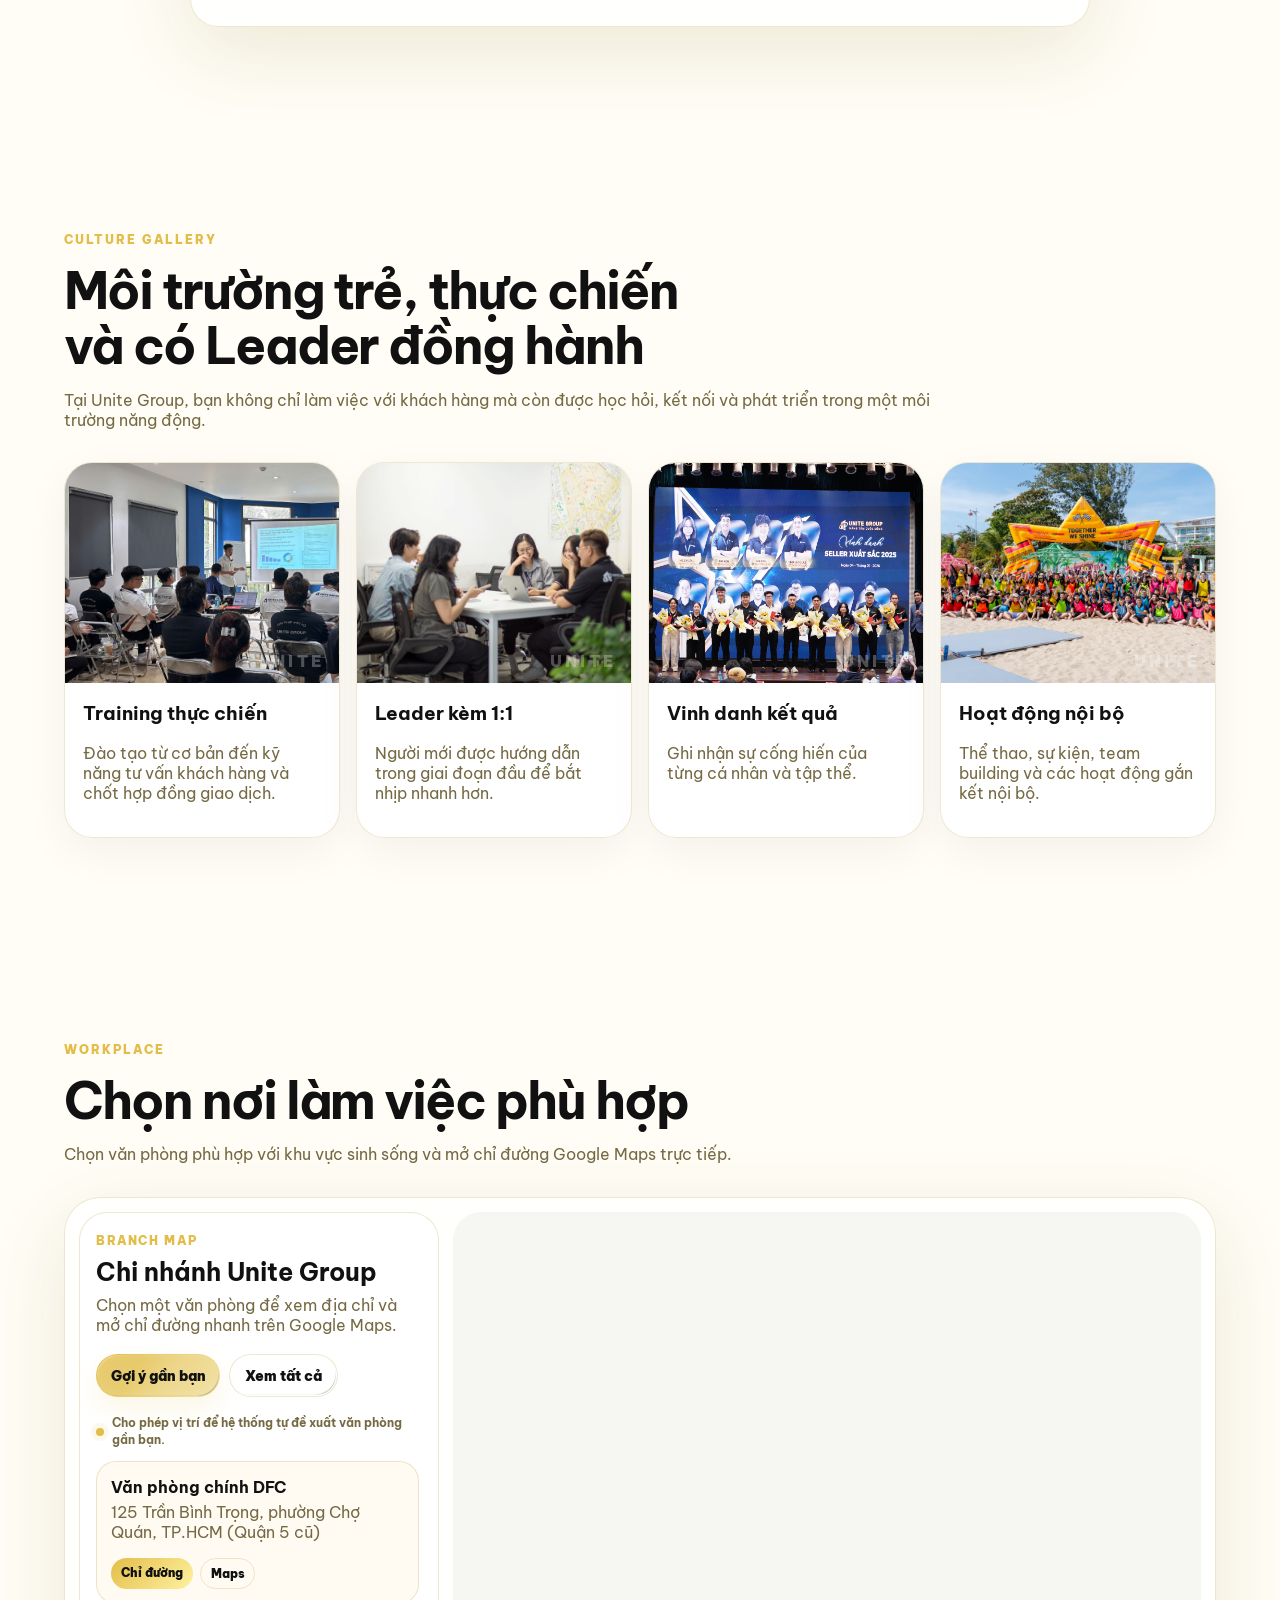
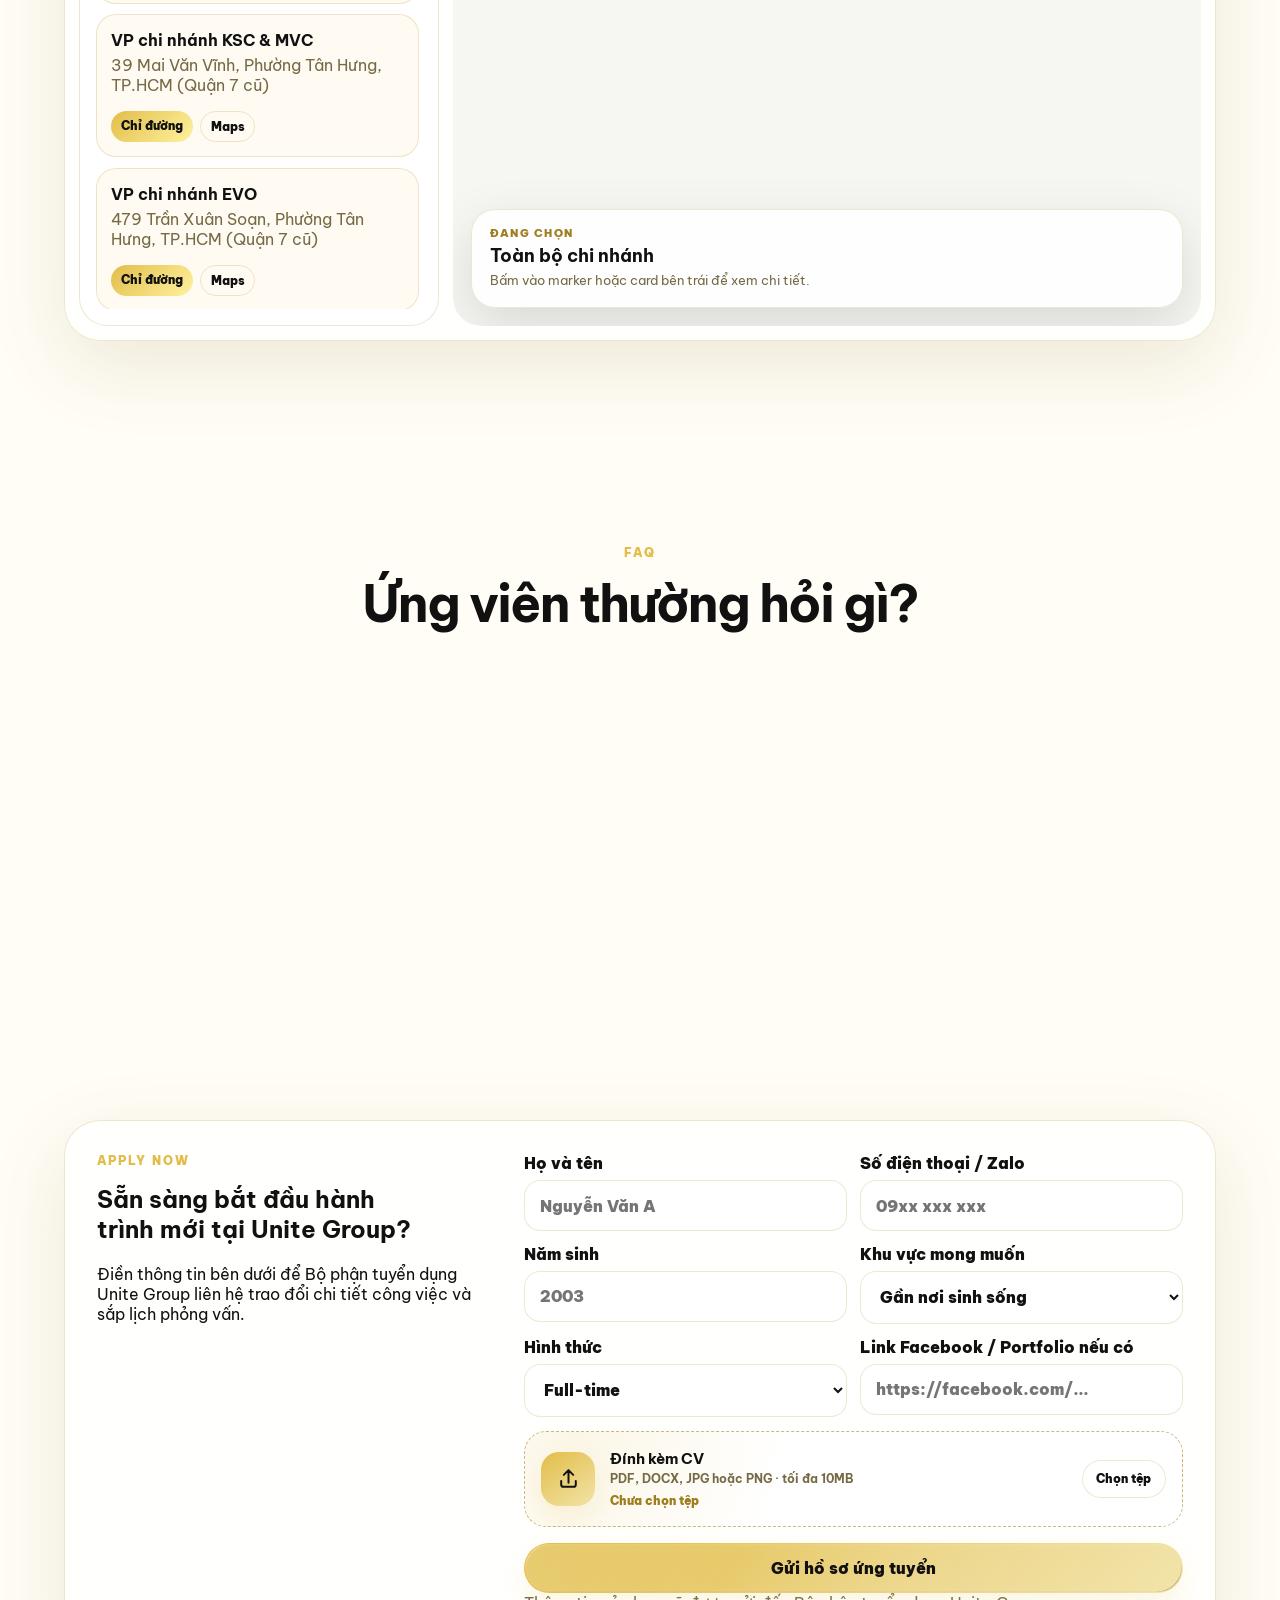
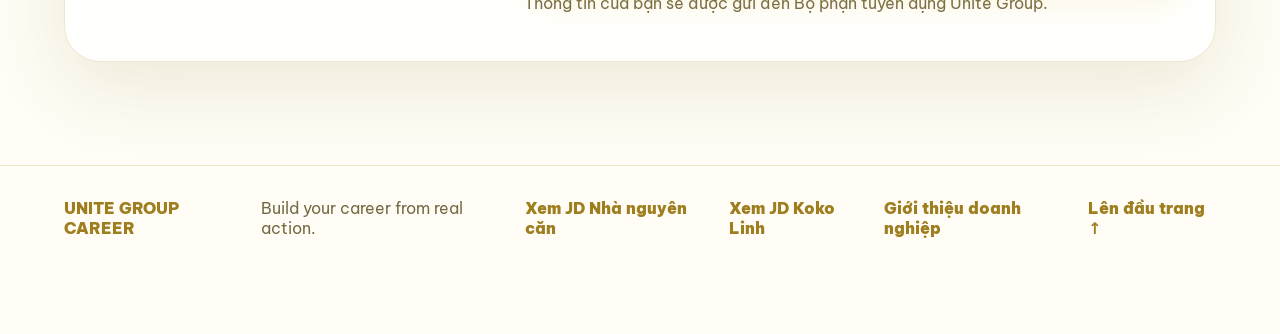
==== commit 7b045371: "Them trang gioi thieu doanh nghiep + link footer" ====
--- a/index.html
+++ b/index.html
@@ -295,7 +295,7 @@
     </section>
   </main>
 
-  <footer class="site-footer"><strong data-cms="text_111">UNITE GROUP CAREER</strong><span data-cms="text_112">Build your career from real action.</span><a href="nha-nguyen-can.html" data-cms="text_113">Xem JD Nhà nguyên căn</a><a href="koko-linh.html">Xem JD Koko Linh</a><a href="#top" data-cms="text_114">Lên đầu trang ↑</a></footer>
+  <footer class="site-footer"><strong data-cms="text_111">UNITE GROUP CAREER</strong><span data-cms="text_112">Build your career from real action.</span><a href="nha-nguyen-can.html" data-cms="text_113">Xem JD Nhà nguyên căn</a><a href="koko-linh.html">Xem JD Koko Linh</a><a href="gioi-thieu-doanh-nghiep.html">Giới thiệu doanh nghiệp</a><a href="#top" data-cms="text_114">Lên đầu trang ↑</a></footer>
   
   <nav class="desktop-floating-menu" aria-label="Menu nhanh trên màn hình">
     <a href="#job" data-cms="text_115">Công việc</a>
